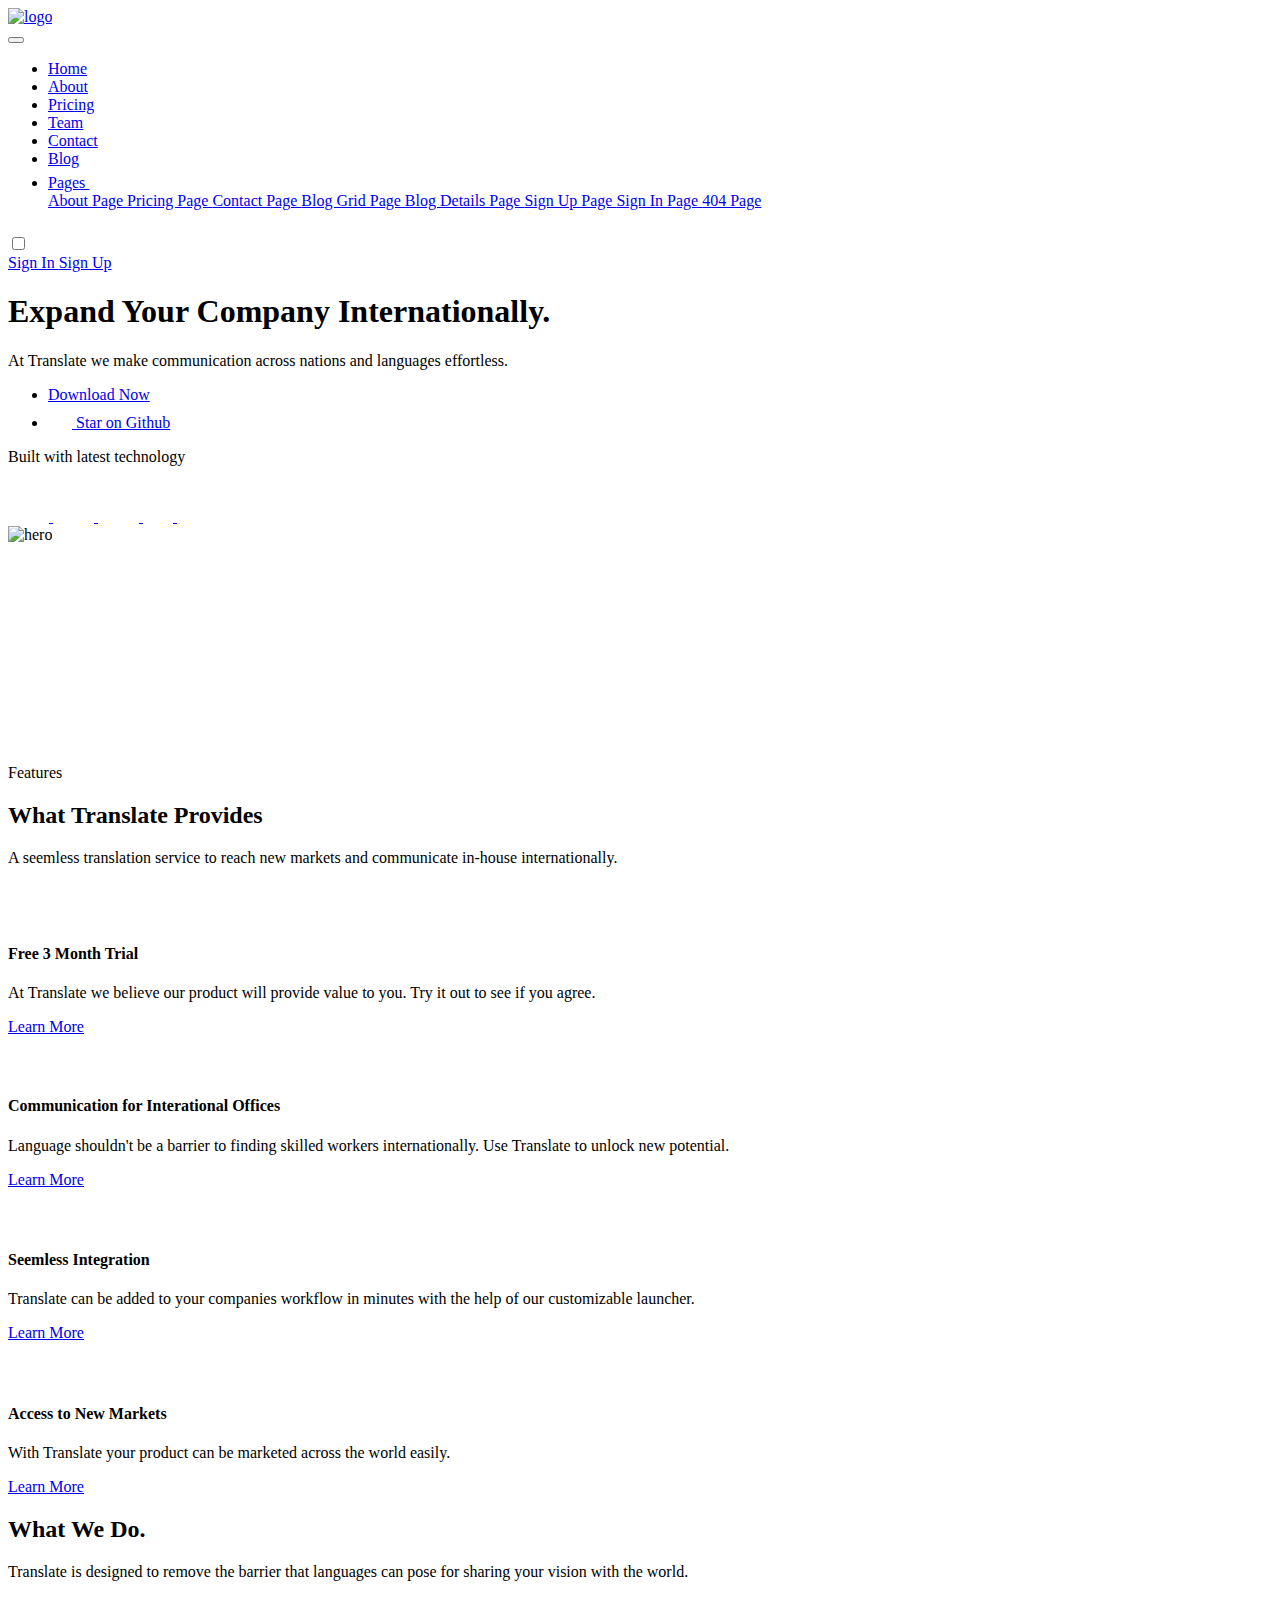
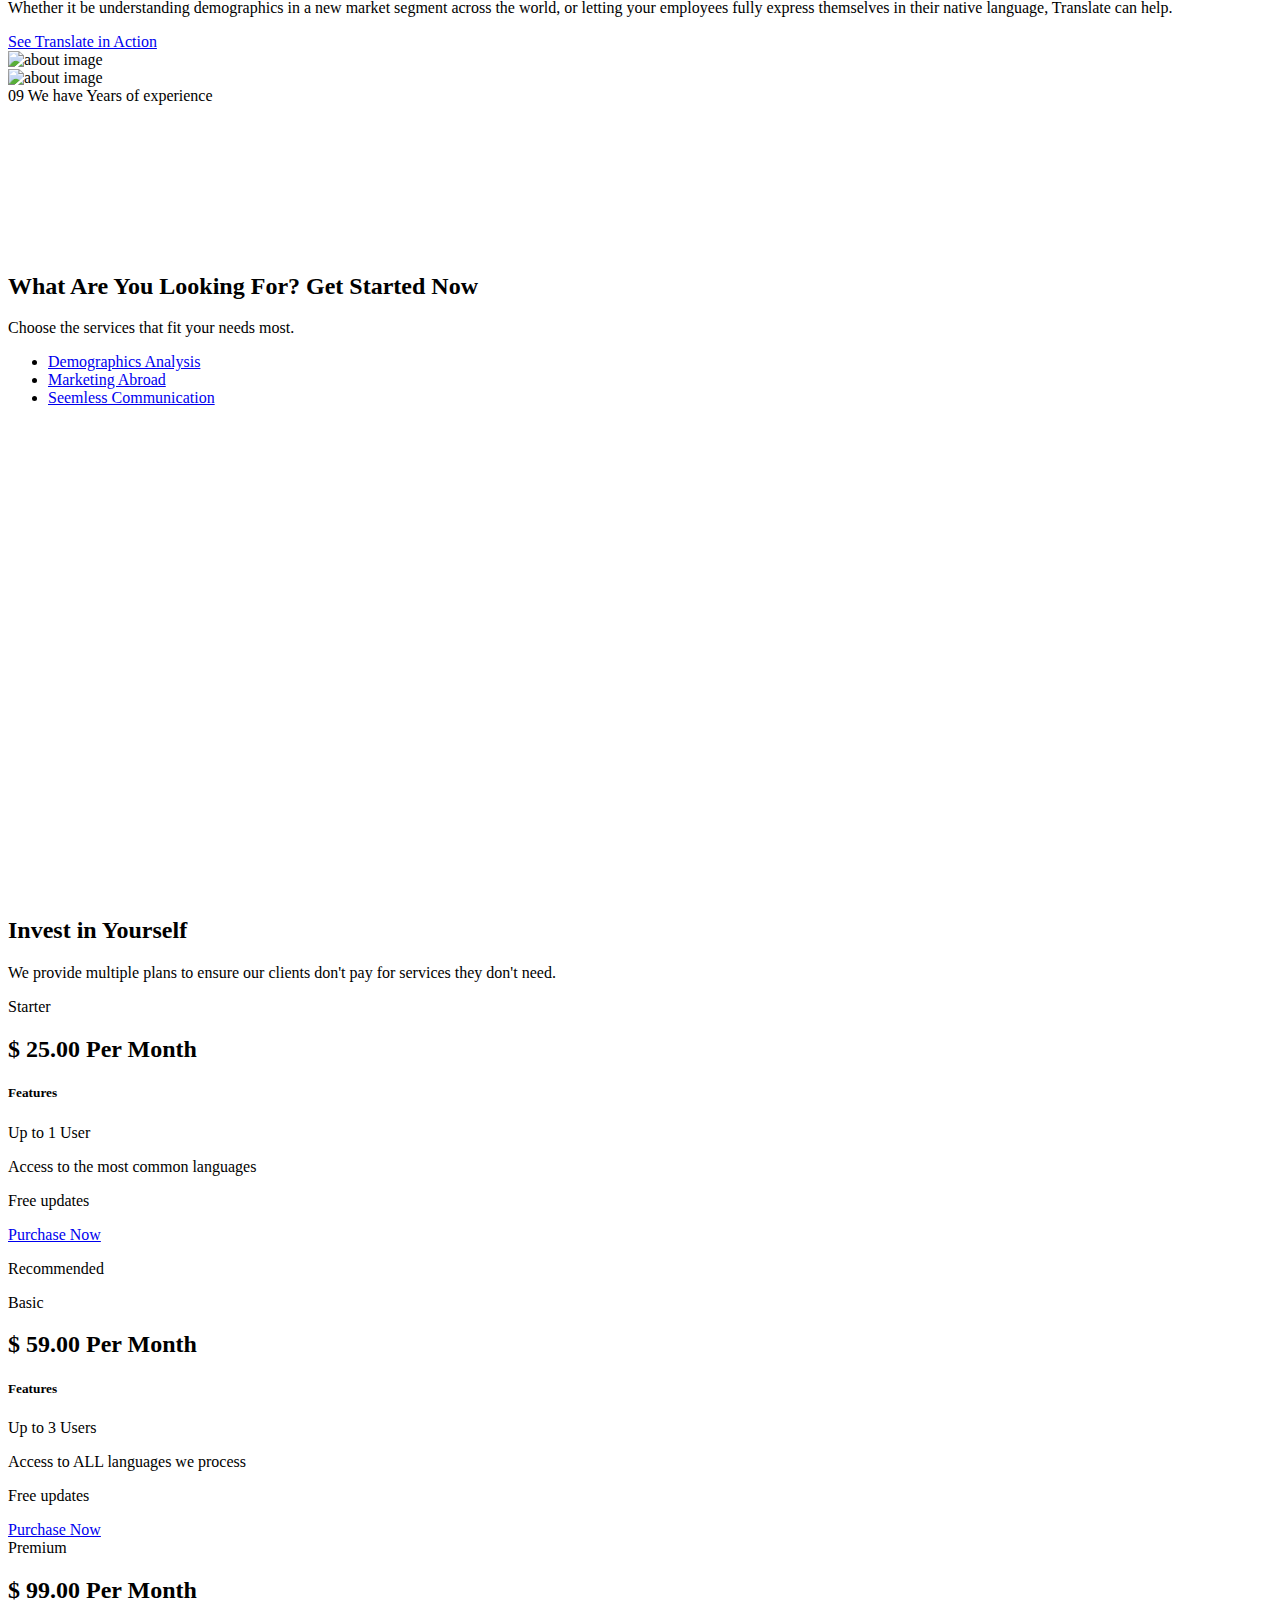
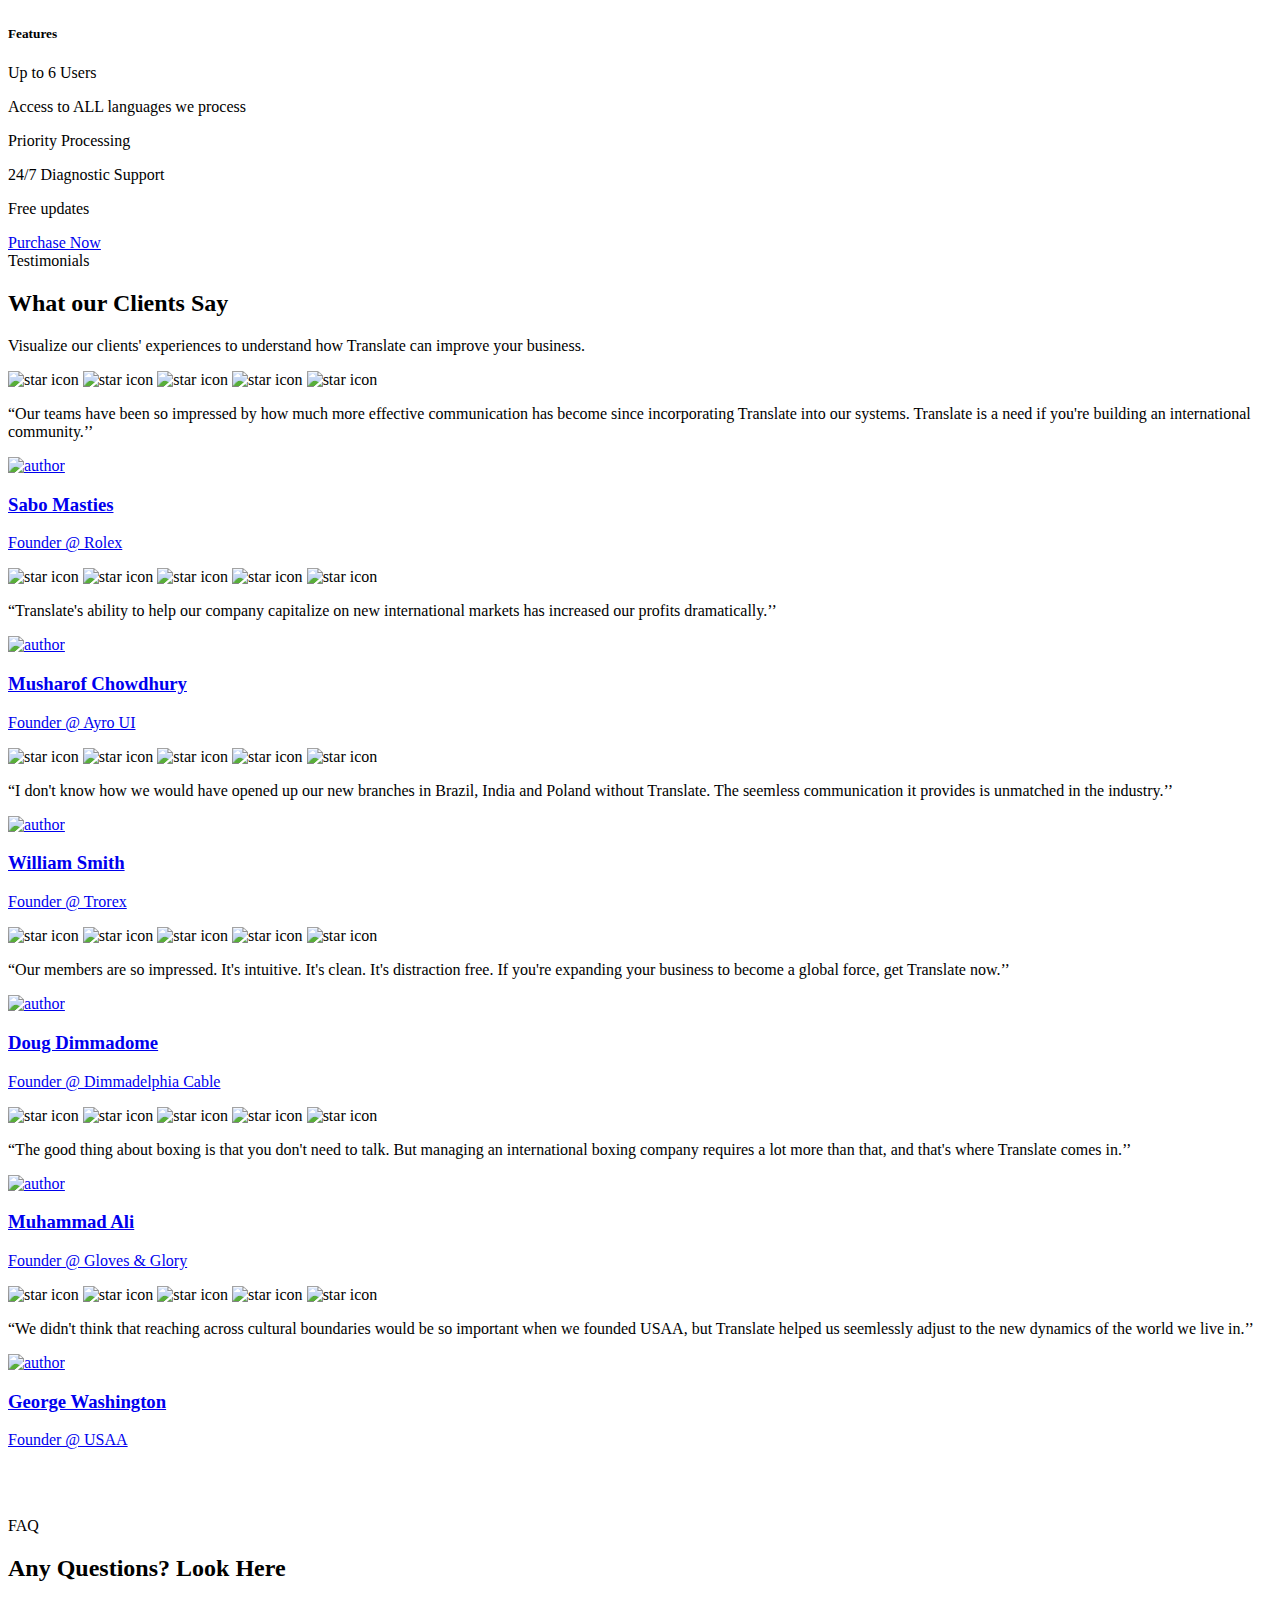
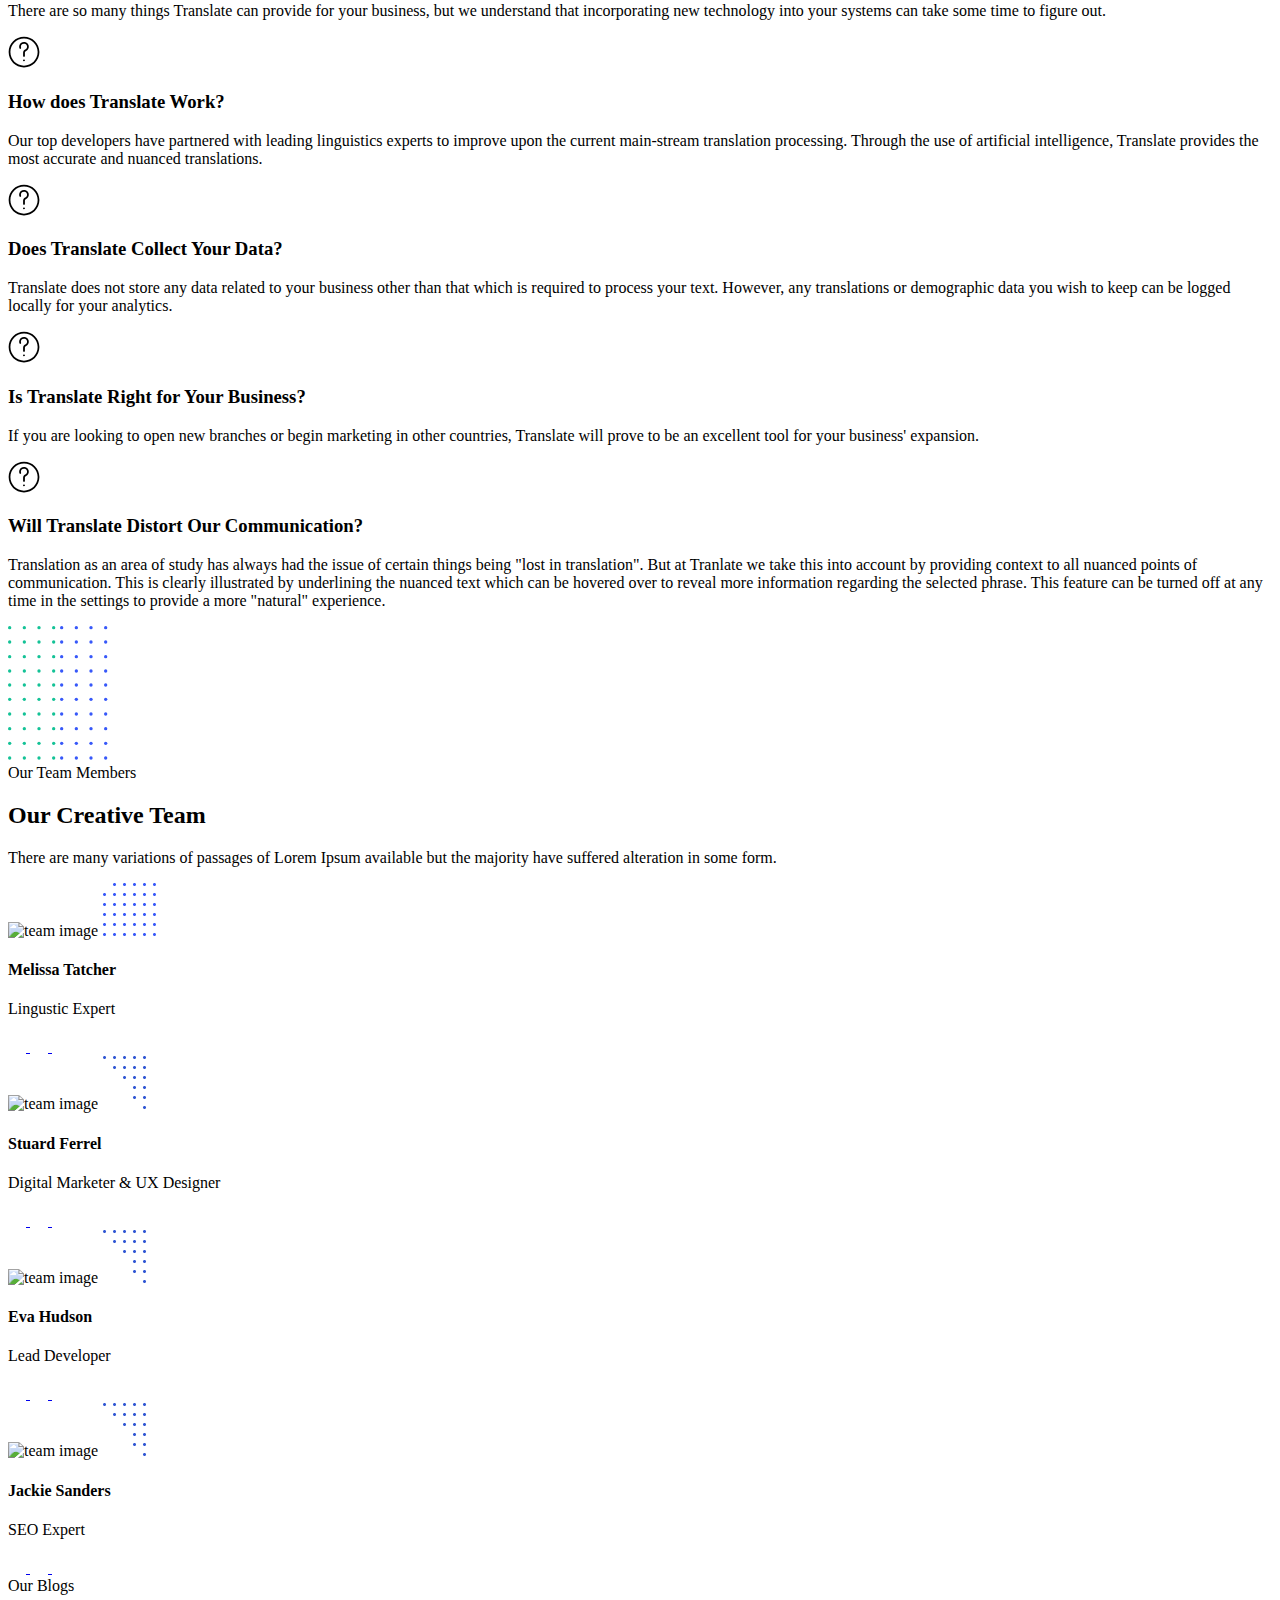
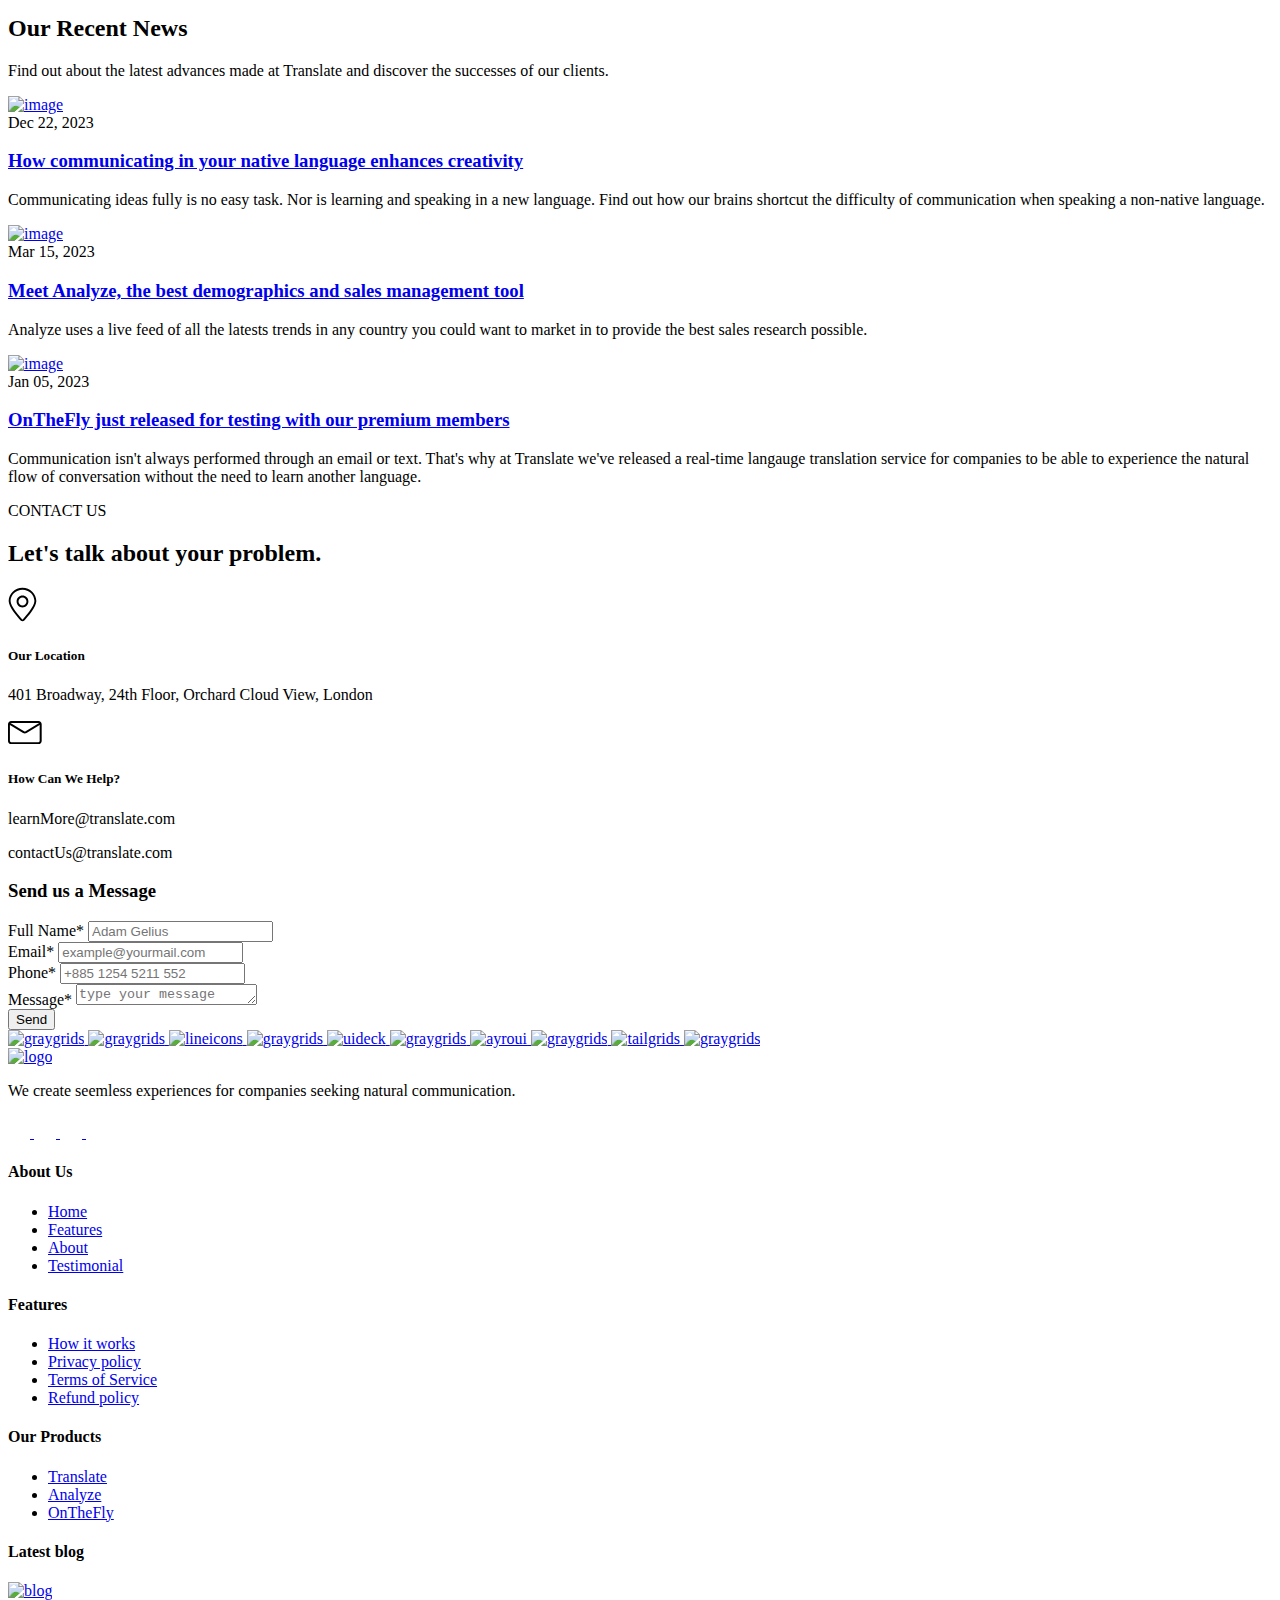
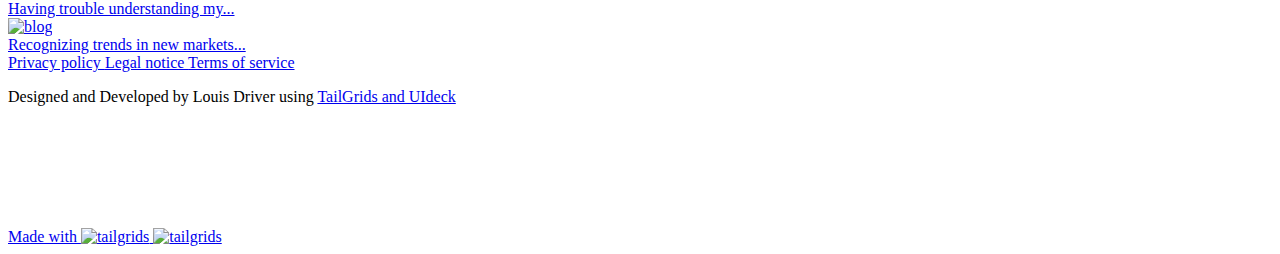
==== index.html @ 44bfb4c2 "Content modified to suit "Translate"" ====
<!DOCTYPE html>
<html lang="en" class="scroll-smooth">
  <head>
    <meta charset="UTF-8" />
    <meta http-equiv="X-UA-Compatible" content="IE=edge" />
    <meta name="viewport" content="width=device-width, initial-scale=1.0" />
    <title>
      Play | Free Tailwind CSS Template for Startup and SaaS By TailGrids
    </title>
    <link
      rel="shortcut icon"
      href="assets/images/favicon.png"
      type="image/x-icon"
    />
    <link rel="stylesheet" href="assets/css/swiper-bundle.min.css" />
    <link rel="stylesheet" href="assets/css/animate.css" />
    <link rel="stylesheet" href="assets/css/tailwind.css" />

    <!-- ==== WOW JS ==== -->
    <script src="assets/js/wow.min.js"></script>
    <script>
      new WOW().init();
    </script>
  </head>

  <body>
    <!-- ====== Navbar Section Start -->
    <div
      class="ud-header absolute left-0 top-0 z-40 flex w-full items-center bg-transparent"
    >
      <div class="container">
        <div class="relative -mx-4 flex items-center justify-between">
          <div class="w-60 max-w-full px-4">
            <a href="index.html" class="navbar-logo block w-full py-5">
              <img
                src="assets/images/logo/logo-white.svg"
                alt="logo"
                class="header-logo w-full"
              />
            </a>
          </div>
          <div class="flex w-full items-center justify-between px-4">
            <div>
              <button
                id="navbarToggler"
                class="absolute right-4 top-1/2 block -translate-y-1/2 rounded-lg px-3 py-[6px] ring-primary focus:ring-2 lg:hidden"
              >
                <span
                  class="relative my-[6px] block h-[2px] w-[30px] bg-white"
                ></span>
                <span
                  class="relative my-[6px] block h-[2px] w-[30px] bg-white"
                ></span>
                <span
                  class="relative my-[6px] block h-[2px] w-[30px] bg-white"
                ></span>
              </button>
              <nav
                id="navbarCollapse"
                class="absolute right-4 top-full hidden w-full max-w-[250px] rounded-lg bg-white py-5 shadow-lg dark:bg-dark-2 lg:static lg:block lg:w-full lg:max-w-full lg:bg-transparent lg:px-4 lg:py-0 lg:shadow-none dark:lg:bg-transparent xl:px-6"
              >
                <ul class="blcok lg:flex 2xl:ml-20">
                  <li class="group relative">
                    <a
                      href="#home"
                      class="ud-menu-scroll mx-8 flex py-2 text-base font-medium text-dark group-hover:text-primary dark:text-white lg:mr-0 lg:inline-flex lg:px-0 lg:py-6 lg:text-white lg:group-hover:text-white lg:group-hover:opacity-70"
                    >
                      Home
                    </a>
                  </li>
                  <li class="group relative">
                    <a
                      href="#about"
                      class="ud-menu-scroll mx-8 flex py-2 text-base font-medium text-dark group-hover:text-primary dark:text-white lg:ml-7 lg:mr-0 lg:inline-flex lg:px-0 lg:py-6 lg:text-white lg:group-hover:text-white lg:group-hover:opacity-70 xl:ml-10"
                    >
                      About
                    </a>
                  </li>
                  <li class="group relative">
                    <a
                      href="#pricing"
                      class="ud-menu-scroll mx-8 flex py-2 text-base font-medium text-dark group-hover:text-primary dark:text-white lg:ml-7 lg:mr-0 lg:inline-flex lg:px-0 lg:py-6 lg:text-white lg:group-hover:text-white lg:group-hover:opacity-70 xl:ml-10"
                    >
                      Pricing
                    </a>
                  </li>
                  <li class="group relative">
                    <a
                      href="#team"
                      class="ud-menu-scroll mx-8 flex py-2 text-base font-medium text-dark group-hover:text-primary dark:text-white lg:ml-7 lg:mr-0 lg:inline-flex lg:px-0 lg:py-6 lg:text-white lg:group-hover:text-white lg:group-hover:opacity-70 xl:ml-10"
                    >
                      Team
                    </a>
                  </li>
                  <li class="group relative">
                    <a
                      href="#contact"
                      class="ud-menu-scroll mx-8 flex py-2 text-base font-medium text-dark group-hover:text-primary dark:text-white lg:ml-7 lg:mr-0 lg:inline-flex lg:px-0 lg:py-6 lg:text-white lg:group-hover:text-white lg:group-hover:opacity-70 xl:ml-10"
                    >
                      Contact
                    </a>
                  </li>
                  <li class="group relative">
                    <a
                      href="blog-grids.html"
                      class="ud-menu-scroll mx-8 flex py-2 text-base font-medium text-dark group-hover:text-primary dark:text-white lg:ml-7 lg:mr-0 lg:inline-flex lg:px-0 lg:py-6 lg:text-white lg:group-hover:text-white lg:group-hover:opacity-70 xl:ml-10"
                    >
                      Blog
                    </a>
                  </li>
                  <li class="submenu-item group relative">
                    <a
                      href="javascript:void(0)"
                      class="relative mx-8 flex items-center justify-between py-2 text-base font-medium text-dark group-hover:text-primary dark:text-white lg:ml-8 lg:mr-0 lg:inline-flex lg:py-6 lg:pl-0 lg:pr-4 lg:text-white lg:group-hover:text-white lg:group-hover:opacity-70 xl:ml-10"
                    >
                      Pages

                      <svg
                        class="ml-2 fill-current"
                        width="16"
                        height="20"
                        viewBox="0 0 16 20"
                        fill="none"
                        xmlns="http://www.w3.org/2000/svg"
                      >
                        <path
                          d="M7.99999 14.9C7.84999 14.9 7.72499 14.85 7.59999 14.75L1.84999 9.10005C1.62499 8.87505 1.62499 8.52505 1.84999 8.30005C2.07499 8.07505 2.42499 8.07505 2.64999 8.30005L7.99999 13.525L13.35 8.25005C13.575 8.02505 13.925 8.02505 14.15 8.25005C14.375 8.47505 14.375 8.82505 14.15 9.05005L8.39999 14.7C8.27499 14.825 8.14999 14.9 7.99999 14.9Z"
                        />
                      </svg>
                    </a>
                    <div
                      class="submenu relative left-0 top-full hidden w-[250px] rounded-sm bg-white p-4 transition-[top] duration-300 group-hover:opacity-100 dark:bg-dark-2 lg:invisible lg:absolute lg:top-[110%] lg:block lg:opacity-0 lg:shadow-lg lg:group-hover:visible lg:group-hover:top-full"
                    >
                      <a
                        href="about.html"
                        class="block rounded px-4 py-[10px] text-sm text-body-color hover:text-primary dark:text-dark-6 dark:hover:text-primary"
                      >
                        About Page
                      </a>
                      <a
                        href="pricing.html"
                        class="block rounded px-4 py-[10px] text-sm text-body-color hover:text-primary dark:text-dark-6 dark:hover:text-primary"
                      >
                        Pricing Page
                      </a>
                      <a
                        href="contact.html"
                        class="block rounded px-4 py-[10px] text-sm text-body-color hover:text-primary dark:text-dark-6 dark:hover:text-primary"
                      >
                        Contact Page
                      </a>
                      <a
                        href="blog-grids.html"
                        class="block rounded px-4 py-[10px] text-sm text-body-color hover:text-primary dark:text-dark-6 dark:hover:text-primary"
                      >
                        Blog Grid Page
                      </a>
                      <a
                        href="blog-details.html"
                        class="block rounded px-4 py-[10px] text-sm text-body-color hover:text-primary dark:text-dark-6 dark:hover:text-primary"
                      >
                        Blog Details Page
                      </a>
                      <a
                        href="signup.html"
                        class="block rounded px-4 py-[10px] text-sm text-body-color hover:text-primary dark:text-dark-6 dark:hover:text-primary"
                      >
                        Sign Up Page
                      </a>
                      <a
                        href="signin.html"
                        class="block rounded px-4 py-[10px] text-sm text-body-color hover:text-primary dark:text-dark-6 dark:hover:text-primary"
                      >
                        Sign In Page
                      </a>
                      <a
                        href="404.html"
                        class="block rounded px-4 py-[10px] text-sm text-body-color hover:text-primary dark:text-dark-6 dark:hover:text-primary"
                      >
                        404 Page
                      </a>
                    </div>
                  </li>
                </ul>
              </nav>
            </div>
            <div class="flex items-center justify-end pr-16 lg:pr-0">
              <label
                for="themeSwitcher"
                class="inline-flex cursor-pointer items-center"
                aria-label="themeSwitcher"
                name="themeSwitcher"
              >
                <input
                  type="checkbox"
                  name="themeSwitcher"
                  id="themeSwitcher"
                  class="sr-only"
                />
                <span class="block text-white dark:hidden">
                  <svg
                    class="fill-current"
                    width="24"
                    height="24"
                    viewBox="0 0 24 24"
                    fill="none"
                    xmlns="http://www.w3.org/2000/svg"
                  >
                    <path
                      d="M13.3125 1.50001C12.675 1.31251 12.0375 1.16251 11.3625 1.05001C10.875 0.975006 10.35 1.23751 10.1625 1.68751C9.93751 2.13751 10.05 2.70001 10.425 3.00001C13.0875 5.47501 14.0625 9.11251 12.975 12.525C11.775 16.3125 8.25001 18.975 4.16251 19.0875C3.63751 19.0875 3.22501 19.425 3.07501 19.9125C2.92501 20.4 3.15001 20.925 3.56251 21.1875C4.50001 21.75 5.43751 22.2 6.37501 22.5C7.46251 22.8375 8.58751 22.9875 9.71251 22.9875C11.625 22.9875 13.5 22.5 15.1875 21.5625C17.85 20.1 19.725 17.7375 20.55 14.8875C22.1625 9.26251 18.975 3.37501 13.3125 1.50001ZM18.9375 14.4C18.2625 16.8375 16.6125 18.825 14.4 20.0625C12.075 21.3375 9.41251 21.6 6.90001 20.85C6.63751 20.775 6.33751 20.6625 6.07501 20.55C10.05 19.7625 13.35 16.9125 14.5875 13.0125C15.675 9.56251 15 5.92501 12.7875 3.07501C17.5875 4.68751 20.2875 9.67501 18.9375 14.4Z"
                    />
                  </svg>
                </span>
                <span class="hidden text-white dark:block">
                  <svg
                    class="fill-current"
                    width="24"
                    height="24"
                    viewBox="0 0 24 24"
                    fill="none"
                    xmlns="http://www.w3.org/2000/svg"
                  >
                    <g clip-path="url(#clip0_2172_3070)">
                      <path
                        d="M12 6.89999C9.18752 6.89999 6.90002 9.18749 6.90002 12C6.90002 14.8125 9.18752 17.1 12 17.1C14.8125 17.1 17.1 14.8125 17.1 12C17.1 9.18749 14.8125 6.89999 12 6.89999ZM12 15.4125C10.125 15.4125 8.58752 13.875 8.58752 12C8.58752 10.125 10.125 8.58749 12 8.58749C13.875 8.58749 15.4125 10.125 15.4125 12C15.4125 13.875 13.875 15.4125 12 15.4125Z"
                      />
                      <path
                        d="M12 4.2375C12.45 4.2375 12.8625 3.8625 12.8625 3.375V1.5C12.8625 1.05 12.4875 0.637497 12 0.637497C11.55 0.637497 11.1375 1.0125 11.1375 1.5V3.4125C11.175 3.8625 11.55 4.2375 12 4.2375Z"
                      />
                      <path
                        d="M12 19.7625C11.55 19.7625 11.1375 20.1375 11.1375 20.625V22.5C11.1375 22.95 11.5125 23.3625 12 23.3625C12.45 23.3625 12.8625 22.9875 12.8625 22.5V20.5875C12.8625 20.1375 12.45 19.7625 12 19.7625Z"
                      />
                      <path
                        d="M18.1125 6.74999C18.3375 6.74999 18.5625 6.67499 18.7125 6.48749L19.9125 5.28749C20.25 4.94999 20.25 4.42499 19.9125 4.08749C19.575 3.74999 19.05 3.74999 18.7125 4.08749L17.5125 5.28749C17.175 5.62499 17.175 6.14999 17.5125 6.48749C17.6625 6.67499 17.8875 6.74999 18.1125 6.74999Z"
                      />
                      <path
                        d="M5.32501 17.5125L4.12501 18.675C3.78751 19.0125 3.78751 19.5375 4.12501 19.875C4.27501 20.025 4.50001 20.1375 4.72501 20.1375C4.95001 20.1375 5.17501 20.0625 5.32501 19.875L6.52501 18.675C6.86251 18.3375 6.86251 17.8125 6.52501 17.475C6.18751 17.175 5.62501 17.175 5.32501 17.5125Z"
                      />
                      <path
                        d="M22.5 11.175H20.5875C20.1375 11.175 19.725 11.55 19.725 12.0375C19.725 12.4875 20.1 12.9 20.5875 12.9H22.5C22.95 12.9 23.3625 12.525 23.3625 12.0375C23.3625 11.55 22.95 11.175 22.5 11.175Z"
                      />
                      <path
                        d="M4.23751 12C4.23751 11.55 3.86251 11.1375 3.37501 11.1375H1.50001C1.05001 11.1375 0.637512 11.5125 0.637512 12C0.637512 12.45 1.01251 12.8625 1.50001 12.8625H3.41251C3.86251 12.8625 4.23751 12.45 4.23751 12Z"
                      />
                      <path
                        d="M18.675 17.5125C18.3375 17.175 17.8125 17.175 17.475 17.5125C17.1375 17.85 17.1375 18.375 17.475 18.7125L18.675 19.9125C18.825 20.0625 19.05 20.175 19.275 20.175C19.5 20.175 19.725 20.1 19.875 19.9125C20.2125 19.575 20.2125 19.05 19.875 18.7125L18.675 17.5125Z"
                      />
                      <path
                        d="M5.32501 4.125C4.98751 3.7875 4.46251 3.7875 4.12501 4.125C3.78751 4.4625 3.78751 4.9875 4.12501 5.325L5.32501 6.525C5.47501 6.675 5.70001 6.7875 5.92501 6.7875C6.15001 6.7875 6.37501 6.7125 6.52501 6.525C6.86251 6.1875 6.86251 5.6625 6.52501 5.325L5.32501 4.125Z"
                      />
                    </g>
                    <defs>
                      <clipPath id="clip0_2172_3070">
                        <rect width="24" height="24" fill="white" />
                      </clipPath>
                    </defs>
                  </svg>
                </span>
              </label>
              <div class="hidden sm:flex">
                <a
                  href="signin.html"
                  class="loginBtn px-[22px] py-2 text-base font-medium text-white hover:opacity-70"
                >
                  Sign In
                </a>
                <a
                  href="signup.html"
                  class="signUpBtn rounded-md bg-white bg-opacity-20 px-6 py-2 text-base font-medium text-white duration-300 ease-in-out hover:bg-opacity-100 hover:text-dark"
                >
                  Sign Up
                </a>
              </div>
            </div>
          </div>
        </div>
      </div>
    </div>
    <!-- ====== Navbar Section End -->

    <!-- ====== Hero Section Start -->
    <div
      id="home"
      class="relative overflow-hidden bg-primary pt-[120px] md:pt-[130px] lg:pt-[160px]"
    >
      <div class="container">
        <div class="-mx-4 flex flex-wrap items-center">
          <div class="w-full px-4">
            <div
              class="hero-content wow fadeInUp mx-auto max-w-[780px] text-center"
              data-wow-delay=".2s"
            >
              <h1
                class="mb-6 text-3xl font-bold leading-snug text-white sm:text-4xl sm:leading-snug lg:text-5xl lg:leading-[1.2]"
              >
                Expand Your Company Internationally.
              </h1>
              <p
                class="mx-auto mb-9 max-w-[600px] text-base font-medium text-white sm:text-lg sm:leading-[1.44]"
              >
                At Translate we make communication across nations and languages effortless.
              </p>
              <ul
                class="mb-10 flex flex-wrap items-center justify-center gap-5"
              >
                <li>
                  <a
                    href="https://links.tailgrids.com/play-download"
                    class="inline-flex items-center justify-center rounded-md bg-white px-7 py-[14px] text-center text-base font-medium text-dark shadow-1 transition duration-300 ease-in-out hover:bg-gray-2 hover:text-body-color"
                  >
                    Download Now
                  </a>
                </li>
                <li>
                  <a
                    href="https://github.com/tailgrids/play-tailwind"
                    target="_blank"
                    class="flex items-center gap-4 rounded-md bg-white/[0.12] px-6 py-[14px] text-base font-medium text-white transition duration-300 ease-in-out hover:bg-white hover:text-dark"
                  >
                    <svg
                      class="fill-current"
                      width="24"
                      height="24"
                      viewBox="0 0 24 24"
                      fill="none"
                      xmlns="http://www.w3.org/2000/svg"
                    >
                      <g clip-path="url(#clip0_2005_10818)">
                        <path
                          d="M12 0.674805C5.625 0.674805 0.375 5.8498 0.375 12.2998C0.375 17.3998 3.7125 21.7498 8.3625 23.3248C8.9625 23.4373 9.15 23.0623 9.15 22.7998C9.15 22.5373 9.15 21.7873 9.1125 20.7748C5.8875 21.5248 5.2125 19.1998 5.2125 19.1998C4.6875 17.8873 3.9 17.5123 3.9 17.5123C2.85 16.7623 3.9375 16.7623 3.9375 16.7623C5.1 16.7998 5.7375 17.9623 5.7375 17.9623C6.75 19.7623 8.475 19.2373 9.1125 18.8998C9.225 18.1498 9.525 17.6248 9.8625 17.3248C7.3125 17.0623 4.575 16.0498 4.575 11.6248C4.575 10.3498 5.0625 9.3373 5.775 8.5498C5.6625 8.2873 5.25 7.0873 5.8875 5.4748C5.8875 5.4748 6.9 5.1748 9.1125 6.6748C10.05 6.4123 11.025 6.2623 12.0375 6.2623C13.05 6.2623 14.0625 6.3748 14.9625 6.6748C17.175 5.2123 18.15 5.4748 18.15 5.4748C18.7875 7.0498 18.4125 8.2873 18.2625 8.5498C19.0125 9.3373 19.4625 10.3873 19.4625 11.6248C19.4625 16.0498 16.725 17.0623 14.175 17.3248C14.5875 17.6998 14.9625 18.4498 14.9625 19.4998C14.9625 21.0748 14.925 22.3123 14.925 22.6873C14.925 22.9873 15.15 23.3248 15.7125 23.2123C20.2875 21.6748 23.625 17.3623 23.625 12.2248C23.5875 5.8498 18.375 0.674805 12 0.674805Z"
                        />
                      </g>
                      <defs>
                        <clipPath id="clip0_2005_10818">
                          <rect width="24" height="24" fill="white" />
                        </clipPath>
                      </defs>
                    </svg>
                    Star on Github
                  </a>
                </li>
              </ul>
              <div>
                <p class="mb-4 text-center text-base font-medium text-white">
                  Built with latest technology
                </p>
                <div
                  class="wow fadeInUp flex items-center justify-center gap-4 text-center"
                  data-wow-delay=".3s"
                >
                  <a
                    href="https://github.com/uideck/play-bootstrap/"
                    class="text-white/60 duration-300 ease-in-out hover:text-white"
                    target="_blank"
                  >
                    <svg
                      class="fill-current"
                      width="41"
                      height="32"
                      viewBox="0 0 41 32"
                      fill="none"
                      xmlns="http://www.w3.org/2000/svg"
                    >
                      <mask
                        id="mask0_2005_10788"
                        style="mask-type: luminance"
                        maskUnits="userSpaceOnUse"
                        x="0"
                        y="0"
                        width="41"
                        height="32"
                      >
                        <path
                          d="M0.521393 0.0454102H40.5214V31.9174H0.521393V0.0454102Z"
                        />
                      </mask>
                      <g mask="url(#mask0_2005_10788)">
                        <path
                          fill-rule="evenodd"
                          clip-rule="evenodd"
                          d="M8.82951 0.048584C6.54719 0.048584 4.85835 2.04626 4.93395 4.21266C5.00655 6.29398 4.91223 8.98962 4.23366 11.1879C3.55264 13.3923 2.4017 14.7893 0.521393 14.9686V16.993C2.4017 17.1727 3.55264 18.5689 4.23358 20.7737C4.91223 22.9719 5.00647 25.6676 4.93387 27.7489C4.85827 29.915 6.54711 31.913 8.82983 31.913H32.2163C34.4987 31.913 36.1872 29.9153 36.1116 27.7489C36.039 25.6676 36.1333 22.9719 36.8119 20.7737C37.4929 18.5689 38.641 17.1721 40.5214 16.993V14.9686C38.6411 14.7889 37.493 13.3927 36.8119 11.1879C36.1332 8.9899 36.039 6.29398 36.1116 4.21266C36.1872 2.04654 34.4987 0.048584 32.2163 0.048584H8.82951ZM27.6401 19.6632C27.6401 22.6463 25.415 24.4554 21.7224 24.4554H15.4366C15.2568 24.4554 15.0844 24.3839 14.9572 24.2568C14.8301 24.1297 14.7587 23.9572 14.7587 23.7774V8.18422C14.7587 8.00442 14.8301 7.83194 14.9572 7.70482C15.0844 7.57766 15.2568 7.50626 15.4366 7.50626H21.6866C24.7656 7.50626 26.7863 9.17406 26.7863 11.7347C26.7863 13.5319 25.427 15.1409 23.6952 15.4228V15.5165C26.0526 15.7751 27.6401 17.408 27.6401 19.6632ZM21.037 9.65538H17.453V14.7179H20.4716C22.8052 14.7179 24.092 13.7782 24.092 12.0986C24.0917 10.5245 22.9855 9.65538 21.037 9.65538ZM17.453 16.7265V22.3055H21.1689C23.5986 22.3055 24.8856 21.3306 24.8856 19.4984C24.8856 17.6663 23.5625 16.7263 21.0126 16.7263L17.453 16.7265Z"
                        />
                      </g>
                    </svg>
                  </a>

                  <a
                    href="https://github.com/TailGrids/play-tailwind/"
                    class="text-white/60 duration-300 ease-in-out hover:text-white"
                    target="_blank"
                  >
                    <svg
                      class="fill-current"
                      width="41"
                      height="26"
                      viewBox="0 0 41 26"
                      fill="none"
                      xmlns="http://www.w3.org/2000/svg"
                    >
                      <mask
                        id="mask0_2005_10783"
                        style="mask-type: luminance"
                        maskUnits="userSpaceOnUse"
                        x="0"
                        y="0"
                        width="41"
                        height="26"
                      >
                        <path
                          d="M0.521393 0.949463H40.5214V25.0135H0.521393V0.949463Z"
                        />
                      </mask>
                      <g mask="url(#mask0_2005_10783)">
                        <path
                          d="M20.5214 0.980713C15.1882 0.980713 11.8546 3.64743 10.5214 8.98071C12.5214 6.31399 14.8546 5.31399 17.5214 5.98071C19.043 6.36103 20.1302 7.46495 21.3342 8.68667C23.295 10.6771 25.5642 12.9807 30.5214 12.9807C35.8546 12.9807 39.1882 10.314 40.5214 4.98071C38.5214 7.64743 36.1882 8.64743 33.5214 7.98071C31.9998 7.60039 30.9126 6.49651 29.7086 5.27479C27.7478 3.28431 25.4786 0.980713 20.5214 0.980713ZM10.5214 12.9807C5.18819 12.9807 1.85459 15.6474 0.521393 20.9807C2.52139 18.314 4.85459 17.314 7.52139 17.9807C9.04299 18.361 10.1302 19.465 11.3342 20.6867C13.295 22.6771 15.5642 24.9807 20.5214 24.9807C25.8546 24.9807 29.1882 22.314 30.5214 16.9807C28.5214 19.6474 26.1882 20.6474 23.5214 19.9807C21.9998 19.6004 20.9126 18.4965 19.7086 17.2748C17.7478 15.2843 15.4786 12.9807 10.5214 12.9807Z"
                        />
                      </g>
                    </svg>
                  </a>

                  <a
                    href="https://github.com/NextJSTemplates/play-nextjs"
                    class="text-white/60 duration-300 ease-in-out hover:text-white"
                    target="_blank"
                  >
                    <svg
                      class="fill-current"
                      width="41"
                      height="36"
                      viewBox="0 0 41 36"
                      fill="none"
                      xmlns="http://www.w3.org/2000/svg"
                    >
                      <path
                        d="M40.5214 17.9856C40.5214 15.3358 37.203 12.8245 32.1154 11.2673C33.2894 6.08177 32.7678 1.95622 30.4686 0.63539C29.9386 0.325566 29.3186 0.178806 28.6422 0.178806V1.99699C29.017 1.99699 29.3186 2.07037 29.5714 2.20897C30.6802 2.84493 31.1614 5.26645 30.7862 8.38101C30.6966 9.14741 30.5498 9.95457 30.3706 10.7781C28.7726 10.3867 27.0278 10.0851 25.1934 9.88937C24.0926 8.38101 22.951 7.01125 21.8014 5.81273C24.4594 3.34229 26.9542 1.98883 28.6502 1.98883V0.170654C26.4082 0.170654 23.473 1.7687 20.505 4.54081C17.5374 1.78501 14.6022 0.203266 12.3598 0.203266V2.02145C14.0478 2.02145 16.5506 3.36673 19.2086 5.82089C18.0674 7.01941 16.9258 8.38101 15.8414 9.88937C13.9986 10.0851 12.2538 10.3867 10.6558 10.7862C10.4686 9.97089 10.3298 9.18001 10.2318 8.42177C9.84859 5.30721 10.3218 2.88569 11.4222 2.24157C11.667 2.09483 11.985 2.0296 12.3598 2.0296V0.211422C11.675 0.211422 11.0554 0.358178 10.5174 0.668006C8.22619 1.98883 7.71259 6.10626 8.89499 11.2754C3.82339 12.8409 0.521393 15.3439 0.521393 17.9856C0.521393 20.6354 3.8398 23.1466 8.9274 24.7039C7.7534 29.8894 8.27499 34.0149 10.5742 35.3358C11.1042 35.6456 11.7242 35.7923 12.409 35.7923C14.651 35.7923 17.5862 34.1943 20.5542 31.4222C23.5218 34.178 26.457 35.7597 28.699 35.7597C29.3842 35.7597 30.0038 35.613 30.5418 35.3031C32.833 33.9823 33.3466 29.8649 32.1642 24.6957C37.2194 23.1385 40.5214 20.6273 40.5214 17.9856ZM29.9058 12.5473C29.6042 13.5991 29.229 14.6835 28.805 15.7679C28.471 15.1156 28.1202 14.4634 27.737 13.8111C27.3622 13.1588 26.9626 12.5229 26.563 11.9032C27.7206 12.0745 28.8378 12.2864 29.9058 12.5473ZM26.1718 21.2306C25.5358 22.3313 24.8834 23.3749 24.2066 24.3451C22.9918 24.4511 21.7606 24.5082 20.5214 24.5082C19.2902 24.5082 18.059 24.4511 16.8526 24.3533C16.1758 23.3831 15.5154 22.3476 14.8794 21.2551C14.2598 20.187 13.697 19.1026 13.1834 18.01C13.689 16.9175 14.2598 15.8249 14.871 14.7569C15.507 13.6562 16.1594 12.6126 16.8362 11.6423C18.051 11.5363 19.2822 11.4793 20.5214 11.4793C21.7526 11.4793 22.9838 11.5363 24.1902 11.6342C24.867 12.6044 25.5274 13.6399 26.1634 14.7324C26.783 15.8005 27.3458 16.8849 27.8594 17.9774C27.3458 19.07 26.783 20.1625 26.1718 21.2306ZM28.805 20.1707C29.2454 21.2632 29.6206 22.3557 29.9302 23.4157C28.8622 23.6766 27.737 23.8967 26.571 24.0679C26.9706 23.4401 27.3702 22.796 27.7454 22.1356C28.1202 21.4833 28.471 20.8229 28.805 20.1707ZM20.5378 28.8702C19.7794 28.0875 19.021 27.2151 18.271 26.2611C19.005 26.2938 19.755 26.3182 20.5134 26.3182C21.2798 26.3182 22.0378 26.3019 22.7798 26.2611C22.0462 27.2151 21.2878 28.0875 20.5378 28.8702ZM14.4718 24.0679C13.3138 23.8967 12.197 23.6847 11.129 23.4238C11.4306 22.3721 11.8054 21.2877 12.2294 20.2033C12.5638 20.8555 12.9142 21.5078 13.2974 22.1601C13.6806 22.8123 14.0722 23.4483 14.4718 24.0679ZM20.497 7.10093C21.255 7.88365 22.0134 8.75605 22.7634 9.70998C22.0298 9.67737 21.2798 9.65293 20.5214 9.65293C19.755 9.65293 18.9966 9.66922 18.2546 9.70998C18.9886 8.75605 19.747 7.88365 20.497 7.10093ZM14.4634 11.9032C14.0642 12.531 13.6646 13.1751 13.2894 13.8356C12.9142 14.4878 12.5638 15.1401 12.2294 15.7923C11.7894 14.6998 11.4142 13.6073 11.1042 12.5473C12.1726 12.2946 13.2974 12.0745 14.4634 11.9032ZM7.08459 22.1111C4.19859 20.88 2.33139 19.2657 2.33139 17.9856C2.33139 16.7055 4.19859 15.083 7.08459 13.86C7.78579 13.5583 8.55219 13.2893 9.34339 13.0365C9.80779 14.6346 10.4194 16.2979 11.1778 18.0019C10.4278 19.6978 9.82419 21.3529 9.36779 22.9428C8.56059 22.69 7.79419 22.4128 7.08459 22.1111ZM11.4714 33.7622C10.3626 33.1262 9.8814 30.7047 10.2566 27.5901C10.3462 26.8237 10.493 26.0166 10.6722 25.1931C12.2702 25.5844 14.015 25.8861 15.8494 26.0818C16.9502 27.5901 18.0918 28.9599 19.2414 30.1584C16.5834 32.6289 14.0886 33.9823 12.3926 33.9823C12.0258 33.9742 11.7158 33.9008 11.4714 33.7622ZM30.811 27.5494C31.1942 30.6639 30.721 33.0855 29.6206 33.7296C29.3758 33.8763 29.0578 33.9415 28.683 33.9415C26.995 33.9415 24.4922 32.5963 21.8342 30.1421C22.9754 28.9436 24.117 27.582 25.2014 26.0736C27.0442 25.8779 28.789 25.5763 30.387 25.1768C30.5742 26.0003 30.721 26.7911 30.811 27.5494ZM33.9498 22.1111C33.2486 22.4128 32.4822 22.6819 31.6914 22.9346C31.2266 21.3366 30.615 19.6733 29.857 17.9693C30.607 16.2734 31.2102 14.6183 31.667 13.0284C32.4742 13.2811 33.2406 13.5583 33.9582 13.86C36.8442 15.0912 38.7114 16.7055 38.7114 17.9856C38.7034 19.2657 36.8362 20.8881 33.9498 22.1111Z"
                      />
                      <path
                        d="M20.5134 21.7133C22.5714 21.7133 24.2394 20.0451 24.2394 17.9873C24.2394 15.9294 22.5714 14.2612 20.5134 14.2612C18.4558 14.2612 16.7874 15.9294 16.7874 17.9873C16.7874 20.0451 18.4558 21.7133 20.5134 21.7133Z"
                      />
                    </svg>
                  </a>

                  <a
                    href="https://github.com/TailGrids/play-astro/"
                    class="text-white/60 duration-300 ease-in-out hover:text-white"
                    target="_blank"
                  >
                    <svg
                      class="mt-0.5 fill-current"
                      width="30"
                      height="38"
                      viewBox="0 0 30 38"
                      fill="none"
                      xmlns="http://www.w3.org/2000/svg"
                    >
                      <g clip-path="url(#clip0_2412_2096)">
                        <path
                          d="M9.54022 32.0145C7.86872 30.4866 7.38074 27.2761 8.07717 24.9502C9.28468 26.4166 10.9578 26.8812 12.6908 27.1434C15.3662 27.548 17.9937 27.3967 20.479 26.1739C20.7633 26.0338 21.0261 25.8477 21.3368 25.6591C21.57 26.3357 21.6306 27.0187 21.5492 27.7139C21.3511 29.407 20.5086 30.7148 19.1685 31.7062C18.6326 32.1027 18.0656 32.4572 17.5121 32.8311C15.8119 33.9803 15.3519 35.3278 15.9907 37.2877C16.0059 37.3358 16.0195 37.3835 16.0538 37.5C15.1857 37.1114 14.5516 36.5456 14.0684 35.8018C13.5581 35.017 13.3153 34.1486 13.3026 33.209C13.2962 32.7518 13.2962 32.2905 13.2347 31.8397C13.0845 30.7407 12.5686 30.2486 11.5967 30.2203C10.5992 30.1912 9.81018 30.8078 9.60094 31.779C9.58497 31.8535 9.5618 31.9271 9.53863 32.0137L9.54022 32.0145Z"
                        />
                        <path
                          d="M0 24.5627C0 24.5627 4.94967 22.1515 9.91317 22.1515L13.6555 10.5697C13.7956 10.0096 14.2046 9.62894 14.6665 9.62894C15.1283 9.62894 15.5374 10.0096 15.6775 10.5697L19.4198 22.1515C25.2984 22.1515 29.333 24.5627 29.333 24.5627C29.333 24.5627 20.9256 1.65922 20.9092 1.61326C20.6679 0.936116 20.2605 0.5 19.7113 0.5H9.62256C9.07337 0.5 8.68245 0.936116 8.42473 1.61326C8.40654 1.65835 0 24.5627 0 24.5627Z"
                        />
                      </g>
                      <defs>
                        <clipPath id="clip0_2412_2096">
                          <rect
                            width="29.3925"
                            height="37"
                            transform="translate(0 0.5)"
                          />
                        </clipPath>
                      </defs>
                    </svg>
                  </a>

                  <a
                    href="https://github.com/NextJSTemplates/play-nextjs"
                    class="text-white/60 duration-300 ease-in-out hover:text-white"
                    target="_blank"
                  >
                    <svg
                      class="fill-current"
                      width="41"
                      height="40"
                      viewBox="0 0 41 40"
                      fill="none"
                      xmlns="http://www.w3.org/2000/svg"
                    >
                      <path
                        d="M19.1914 0.0107542C19.1054 0.0185659 18.8322 0.0459068 18.5862 0.0654364C12.911 0.577104 7.59499 3.63931 4.22819 8.34588C2.35339 10.9628 1.15419 13.9313 0.700995 17.0755C0.540995 18.173 0.521393 18.4972 0.521393 19.9854C0.521393 21.4735 0.540995 21.7977 0.700995 22.8952C1.78699 30.3984 7.12619 36.7025 14.3678 39.0382C15.6646 39.4561 17.0314 39.7412 18.5862 39.9131C19.1914 39.9795 21.8082 39.9795 22.4138 39.9131C25.097 39.6163 27.3702 38.9523 29.6122 37.8078C29.9562 37.6321 30.0226 37.5852 29.9754 37.5462C29.9442 37.5227 28.4798 35.5581 26.7218 33.1833L23.527 28.8673L19.5234 22.9421C17.3206 19.6846 15.5082 17.0208 15.4926 17.0208C15.477 17.0169 15.4614 19.6495 15.4534 22.864C15.4418 28.4924 15.4378 28.7189 15.3678 28.8517C15.2662 29.0431 15.1878 29.1212 15.0238 29.2071C14.899 29.2696 14.7894 29.2813 14.1998 29.2813H13.5242L13.3442 29.1681C13.227 29.0938 13.1414 28.9962 13.0826 28.8829L13.0006 28.7072L13.0086 20.8759L13.0202 13.0407L13.1414 12.8884C13.2038 12.8064 13.3366 12.7009 13.4302 12.6502C13.5906 12.572 13.653 12.5642 14.3286 12.5642C15.1254 12.5642 15.2582 12.5955 15.4654 12.822C15.5238 12.8845 17.6914 16.1498 20.285 20.083C22.8786 24.0162 26.425 29.3868 28.167 32.0232L31.331 36.8158L31.491 36.7103C32.909 35.7885 34.4086 34.4761 35.5962 33.1091C38.123 30.207 39.7518 26.6683 40.2986 22.8952C40.459 21.7977 40.4786 21.4735 40.4786 19.9854C40.4786 18.4972 40.459 18.173 40.2986 17.0755C39.213 9.57232 33.8738 3.26825 26.6322 0.93254C25.355 0.518516 23.9958 0.233389 22.4722 0.0615304C22.0974 0.0224718 19.5158 -0.0204928 19.1914 0.0107542ZM27.3702 12.0955C27.5578 12.1892 27.7102 12.3689 27.765 12.5564C27.7962 12.658 27.8038 14.8296 27.7962 19.7237L27.7842 26.7464L26.5462 24.8482L25.3042 22.9499V17.845C25.3042 14.5445 25.3198 12.6892 25.343 12.5994C25.4058 12.3806 25.5422 12.2088 25.7298 12.1072C25.8902 12.0252 25.9486 12.0174 26.5618 12.0174C27.1398 12.0174 27.2414 12.0252 27.3702 12.0955Z"
                      />
                    </svg>
                  </a>
                </div>
              </div>
            </div>
          </div>

          <div class="w-full px-4">
            <div
              class="wow fadeInUp relative z-10 mx-auto max-w-[845px]"
              data-wow-delay=".25s"
            >
              <div class="mt-16">
                <img
                  src="assets/images/hero/hero-image.jpg"
                  alt="hero"
                  class="mx-auto max-w-full rounded-t-xl rounded-tr-xl"
                />
              </div>
              <div class="absolute -left-9 bottom-0 z-[-1]">
                <svg
                  width="134"
                  height="106"
                  viewBox="0 0 134 106"
                  fill="none"
                  xmlns="http://www.w3.org/2000/svg"
                >
                  <circle
                    cx="1.66667"
                    cy="104"
                    r="1.66667"
                    transform="rotate(-90 1.66667 104)"
                    fill="white"
                  />
                  <circle
                    cx="16.3333"
                    cy="104"
                    r="1.66667"
                    transform="rotate(-90 16.3333 104)"
                    fill="white"
                  />
                  <circle
                    cx="31"
                    cy="104"
                    r="1.66667"
                    transform="rotate(-90 31 104)"
                    fill="white"
                  />
                  <circle
                    cx="45.6667"
                    cy="104"
                    r="1.66667"
                    transform="rotate(-90 45.6667 104)"
                    fill="white"
                  />
                  <circle
                    cx="60.3333"
                    cy="104"
                    r="1.66667"
                    transform="rotate(-90 60.3333 104)"
                    fill="white"
                  />
                  <circle
                    cx="88.6667"
                    cy="104"
                    r="1.66667"
                    transform="rotate(-90 88.6667 104)"
                    fill="white"
                  />
                  <circle
                    cx="117.667"
                    cy="104"
                    r="1.66667"
                    transform="rotate(-90 117.667 104)"
                    fill="white"
                  />
                  <circle
                    cx="74.6667"
                    cy="104"
                    r="1.66667"
                    transform="rotate(-90 74.6667 104)"
                    fill="white"
                  />
                  <circle
                    cx="103"
                    cy="104"
                    r="1.66667"
                    transform="rotate(-90 103 104)"
                    fill="white"
                  />
                  <circle
                    cx="132"
                    cy="104"
                    r="1.66667"
                    transform="rotate(-90 132 104)"
                    fill="white"
                  />
                  <circle
                    cx="1.66667"
                    cy="89.3333"
                    r="1.66667"
                    transform="rotate(-90 1.66667 89.3333)"
                    fill="white"
                  />
                  <circle
                    cx="16.3333"
                    cy="89.3333"
                    r="1.66667"
                    transform="rotate(-90 16.3333 89.3333)"
                    fill="white"
                  />
                  <circle
                    cx="31"
                    cy="89.3333"
                    r="1.66667"
                    transform="rotate(-90 31 89.3333)"
                    fill="white"
                  />
                  <circle
                    cx="45.6667"
                    cy="89.3333"
                    r="1.66667"
                    transform="rotate(-90 45.6667 89.3333)"
                    fill="white"
                  />
                  <circle
                    cx="60.3333"
                    cy="89.3338"
                    r="1.66667"
                    transform="rotate(-90 60.3333 89.3338)"
                    fill="white"
                  />
                  <circle
                    cx="88.6667"
                    cy="89.3338"
                    r="1.66667"
                    transform="rotate(-90 88.6667 89.3338)"
                    fill="white"
                  />
                  <circle
                    cx="117.667"
                    cy="89.3338"
                    r="1.66667"
                    transform="rotate(-90 117.667 89.3338)"
                    fill="white"
                  />
                  <circle
                    cx="74.6667"
                    cy="89.3338"
                    r="1.66667"
                    transform="rotate(-90 74.6667 89.3338)"
                    fill="white"
                  />
                  <circle
                    cx="103"
                    cy="89.3338"
                    r="1.66667"
                    transform="rotate(-90 103 89.3338)"
                    fill="white"
                  />
                  <circle
                    cx="132"
                    cy="89.3338"
                    r="1.66667"
                    transform="rotate(-90 132 89.3338)"
                    fill="white"
                  />
                  <circle
                    cx="1.66667"
                    cy="74.6673"
                    r="1.66667"
                    transform="rotate(-90 1.66667 74.6673)"
                    fill="white"
                  />
                  <circle
                    cx="1.66667"
                    cy="31.0003"
                    r="1.66667"
                    transform="rotate(-90 1.66667 31.0003)"
                    fill="white"
                  />
                  <circle
                    cx="16.3333"
                    cy="74.6668"
                    r="1.66667"
                    transform="rotate(-90 16.3333 74.6668)"
                    fill="white"
                  />
                  <circle
                    cx="16.3333"
                    cy="31.0003"
                    r="1.66667"
                    transform="rotate(-90 16.3333 31.0003)"
                    fill="white"
                  />
                  <circle
                    cx="31"
                    cy="74.6668"
                    r="1.66667"
                    transform="rotate(-90 31 74.6668)"
                    fill="white"
                  />
                  <circle
                    cx="31"
                    cy="31.0003"
                    r="1.66667"
                    transform="rotate(-90 31 31.0003)"
                    fill="white"
                  />
                  <circle
                    cx="45.6667"
                    cy="74.6668"
                    r="1.66667"
                    transform="rotate(-90 45.6667 74.6668)"
                    fill="white"
                  />
                  <circle
                    cx="45.6667"
                    cy="31.0003"
                    r="1.66667"
                    transform="rotate(-90 45.6667 31.0003)"
                    fill="white"
                  />
                  <circle
                    cx="60.3333"
                    cy="74.6668"
                    r="1.66667"
                    transform="rotate(-90 60.3333 74.6668)"
                    fill="white"
                  />
                  <circle
                    cx="60.3333"
                    cy="31.0001"
                    r="1.66667"
                    transform="rotate(-90 60.3333 31.0001)"
                    fill="white"
                  />
                  <circle
                    cx="88.6667"
                    cy="74.6668"
                    r="1.66667"
                    transform="rotate(-90 88.6667 74.6668)"
                    fill="white"
                  />
                  <circle
                    cx="88.6667"
                    cy="31.0001"
                    r="1.66667"
                    transform="rotate(-90 88.6667 31.0001)"
                    fill="white"
                  />
                  <circle
                    cx="117.667"
                    cy="74.6668"
                    r="1.66667"
                    transform="rotate(-90 117.667 74.6668)"
                    fill="white"
                  />
                  <circle
                    cx="117.667"
                    cy="31.0001"
                    r="1.66667"
                    transform="rotate(-90 117.667 31.0001)"
                    fill="white"
                  />
                  <circle
                    cx="74.6667"
                    cy="74.6668"
                    r="1.66667"
                    transform="rotate(-90 74.6667 74.6668)"
                    fill="white"
                  />
                  <circle
                    cx="74.6667"
                    cy="31.0001"
                    r="1.66667"
                    transform="rotate(-90 74.6667 31.0001)"
                    fill="white"
                  />
                  <circle
                    cx="103"
                    cy="74.6668"
                    r="1.66667"
                    transform="rotate(-90 103 74.6668)"
                    fill="white"
                  />
                  <circle
                    cx="103"
                    cy="31.0001"
                    r="1.66667"
                    transform="rotate(-90 103 31.0001)"
                    fill="white"
                  />
                  <circle
                    cx="132"
                    cy="74.6668"
                    r="1.66667"
                    transform="rotate(-90 132 74.6668)"
                    fill="white"
                  />
                  <circle
                    cx="132"
                    cy="31.0001"
                    r="1.66667"
                    transform="rotate(-90 132 31.0001)"
                    fill="white"
                  />
                  <circle
                    cx="1.66667"
                    cy="60.0003"
                    r="1.66667"
                    transform="rotate(-90 1.66667 60.0003)"
                    fill="white"
                  />
                  <circle
                    cx="1.66667"
                    cy="16.3336"
                    r="1.66667"
                    transform="rotate(-90 1.66667 16.3336)"
                    fill="white"
                  />
                  <circle
                    cx="16.3333"
                    cy="60.0003"
                    r="1.66667"
                    transform="rotate(-90 16.3333 60.0003)"
                    fill="white"
                  />
                  <circle
                    cx="16.3333"
                    cy="16.3336"
                    r="1.66667"
                    transform="rotate(-90 16.3333 16.3336)"
                    fill="white"
                  />
                  <circle
                    cx="31"
                    cy="60.0003"
                    r="1.66667"
                    transform="rotate(-90 31 60.0003)"
                    fill="white"
                  />
                  <circle
                    cx="31"
                    cy="16.3336"
                    r="1.66667"
                    transform="rotate(-90 31 16.3336)"
                    fill="white"
                  />
                  <circle
                    cx="45.6667"
                    cy="60.0003"
                    r="1.66667"
                    transform="rotate(-90 45.6667 60.0003)"
                    fill="white"
                  />
                  <circle
                    cx="45.6667"
                    cy="16.3336"
                    r="1.66667"
                    transform="rotate(-90 45.6667 16.3336)"
                    fill="white"
                  />
                  <circle
                    cx="60.3333"
                    cy="60.0003"
                    r="1.66667"
                    transform="rotate(-90 60.3333 60.0003)"
                    fill="white"
                  />
                  <circle
                    cx="60.3333"
                    cy="16.3336"
                    r="1.66667"
                    transform="rotate(-90 60.3333 16.3336)"
                    fill="white"
                  />
                  <circle
                    cx="88.6667"
                    cy="60.0003"
                    r="1.66667"
                    transform="rotate(-90 88.6667 60.0003)"
                    fill="white"
                  />
                  <circle
                    cx="88.6667"
                    cy="16.3336"
                    r="1.66667"
                    transform="rotate(-90 88.6667 16.3336)"
                    fill="white"
                  />
                  <circle
                    cx="117.667"
                    cy="60.0003"
                    r="1.66667"
                    transform="rotate(-90 117.667 60.0003)"
                    fill="white"
                  />
                  <circle
                    cx="117.667"
                    cy="16.3336"
                    r="1.66667"
                    transform="rotate(-90 117.667 16.3336)"
                    fill="white"
                  />
                  <circle
                    cx="74.6667"
                    cy="60.0003"
                    r="1.66667"
                    transform="rotate(-90 74.6667 60.0003)"
                    fill="white"
                  />
                  <circle
                    cx="74.6667"
                    cy="16.3336"
                    r="1.66667"
                    transform="rotate(-90 74.6667 16.3336)"
                    fill="white"
                  />
                  <circle
                    cx="103"
                    cy="60.0003"
                    r="1.66667"
                    transform="rotate(-90 103 60.0003)"
                    fill="white"
                  />
                  <circle
                    cx="103"
                    cy="16.3336"
                    r="1.66667"
                    transform="rotate(-90 103 16.3336)"
                    fill="white"
                  />
                  <circle
                    cx="132"
                    cy="60.0003"
                    r="1.66667"
                    transform="rotate(-90 132 60.0003)"
                    fill="white"
                  />
                  <circle
                    cx="132"
                    cy="16.3336"
                    r="1.66667"
                    transform="rotate(-90 132 16.3336)"
                    fill="white"
                  />
                  <circle
                    cx="1.66667"
                    cy="45.3336"
                    r="1.66667"
                    transform="rotate(-90 1.66667 45.3336)"
                    fill="white"
                  />
                  <circle
                    cx="1.66667"
                    cy="1.66683"
                    r="1.66667"
                    transform="rotate(-90 1.66667 1.66683)"
                    fill="white"
                  />
                  <circle
                    cx="16.3333"
                    cy="45.3336"
                    r="1.66667"
                    transform="rotate(-90 16.3333 45.3336)"
                    fill="white"
                  />
                  <circle
                    cx="16.3333"
                    cy="1.66683"
                    r="1.66667"
                    transform="rotate(-90 16.3333 1.66683)"
                    fill="white"
                  />
                  <circle
                    cx="31"
                    cy="45.3336"
                    r="1.66667"
                    transform="rotate(-90 31 45.3336)"
                    fill="white"
                  />
                  <circle
                    cx="31"
                    cy="1.66683"
                    r="1.66667"
                    transform="rotate(-90 31 1.66683)"
                    fill="white"
                  />
                  <circle
                    cx="45.6667"
                    cy="45.3336"
                    r="1.66667"
                    transform="rotate(-90 45.6667 45.3336)"
                    fill="white"
                  />
                  <circle
                    cx="45.6667"
                    cy="1.66683"
                    r="1.66667"
                    transform="rotate(-90 45.6667 1.66683)"
                    fill="white"
                  />
                  <circle
                    cx="60.3333"
                    cy="45.3338"
                    r="1.66667"
                    transform="rotate(-90 60.3333 45.3338)"
                    fill="white"
                  />
                  <circle
                    cx="60.3333"
                    cy="1.66707"
                    r="1.66667"
                    transform="rotate(-90 60.3333 1.66707)"
                    fill="white"
                  />
                  <circle
                    cx="88.6667"
                    cy="45.3338"
                    r="1.66667"
                    transform="rotate(-90 88.6667 45.3338)"
                    fill="white"
                  />
                  <circle
                    cx="88.6667"
                    cy="1.66707"
                    r="1.66667"
                    transform="rotate(-90 88.6667 1.66707)"
                    fill="white"
                  />
                  <circle
                    cx="117.667"
                    cy="45.3338"
                    r="1.66667"
                    transform="rotate(-90 117.667 45.3338)"
                    fill="white"
                  />
                  <circle
                    cx="117.667"
                    cy="1.66707"
                    r="1.66667"
                    transform="rotate(-90 117.667 1.66707)"
                    fill="white"
                  />
                  <circle
                    cx="74.6667"
                    cy="45.3338"
                    r="1.66667"
                    transform="rotate(-90 74.6667 45.3338)"
                    fill="white"
                  />
                  <circle
                    cx="74.6667"
                    cy="1.66707"
                    r="1.66667"
                    transform="rotate(-90 74.6667 1.66707)"
                    fill="white"
                  />
                  <circle
                    cx="103"
                    cy="45.3338"
                    r="1.66667"
                    transform="rotate(-90 103 45.3338)"
                    fill="white"
                  />
                  <circle
                    cx="103"
                    cy="1.66707"
                    r="1.66667"
                    transform="rotate(-90 103 1.66707)"
                    fill="white"
                  />
                  <circle
                    cx="132"
                    cy="45.3338"
                    r="1.66667"
                    transform="rotate(-90 132 45.3338)"
                    fill="white"
                  />
                  <circle
                    cx="132"
                    cy="1.66707"
                    r="1.66667"
                    transform="rotate(-90 132 1.66707)"
                    fill="white"
                  />
                </svg>
              </div>
              <div class="absolute -right-6 -top-6 z-[-1]">
                <svg
                  width="134"
                  height="106"
                  viewBox="0 0 134 106"
                  fill="none"
                  xmlns="http://www.w3.org/2000/svg"
                >
                  <circle
                    cx="1.66667"
                    cy="104"
                    r="1.66667"
                    transform="rotate(-90 1.66667 104)"
                    fill="white"
                  />
                  <circle
                    cx="16.3333"
                    cy="104"
                    r="1.66667"
                    transform="rotate(-90 16.3333 104)"
                    fill="white"
                  />
                  <circle
                    cx="31"
                    cy="104"
                    r="1.66667"
                    transform="rotate(-90 31 104)"
                    fill="white"
                  />
                  <circle
                    cx="45.6667"
                    cy="104"
                    r="1.66667"
                    transform="rotate(-90 45.6667 104)"
                    fill="white"
                  />
                  <circle
                    cx="60.3333"
                    cy="104"
                    r="1.66667"
                    transform="rotate(-90 60.3333 104)"
                    fill="white"
                  />
                  <circle
                    cx="88.6667"
                    cy="104"
                    r="1.66667"
                    transform="rotate(-90 88.6667 104)"
                    fill="white"
                  />
                  <circle
                    cx="117.667"
                    cy="104"
                    r="1.66667"
                    transform="rotate(-90 117.667 104)"
                    fill="white"
                  />
                  <circle
                    cx="74.6667"
                    cy="104"
                    r="1.66667"
                    transform="rotate(-90 74.6667 104)"
                    fill="white"
                  />
                  <circle
                    cx="103"
                    cy="104"
                    r="1.66667"
                    transform="rotate(-90 103 104)"
                    fill="white"
                  />
                  <circle
                    cx="132"
                    cy="104"
                    r="1.66667"
                    transform="rotate(-90 132 104)"
                    fill="white"
                  />
                  <circle
                    cx="1.66667"
                    cy="89.3333"
                    r="1.66667"
                    transform="rotate(-90 1.66667 89.3333)"
                    fill="white"
                  />
                  <circle
                    cx="16.3333"
                    cy="89.3333"
                    r="1.66667"
                    transform="rotate(-90 16.3333 89.3333)"
                    fill="white"
                  />
                  <circle
                    cx="31"
                    cy="89.3333"
                    r="1.66667"
                    transform="rotate(-90 31 89.3333)"
                    fill="white"
                  />
                  <circle
                    cx="45.6667"
                    cy="89.3333"
                    r="1.66667"
                    transform="rotate(-90 45.6667 89.3333)"
                    fill="white"
                  />
                  <circle
                    cx="60.3333"
                    cy="89.3338"
                    r="1.66667"
                    transform="rotate(-90 60.3333 89.3338)"
                    fill="white"
                  />
                  <circle
                    cx="88.6667"
                    cy="89.3338"
                    r="1.66667"
                    transform="rotate(-90 88.6667 89.3338)"
                    fill="white"
                  />
                  <circle
                    cx="117.667"
                    cy="89.3338"
                    r="1.66667"
                    transform="rotate(-90 117.667 89.3338)"
                    fill="white"
                  />
                  <circle
                    cx="74.6667"
                    cy="89.3338"
                    r="1.66667"
                    transform="rotate(-90 74.6667 89.3338)"
                    fill="white"
                  />
                  <circle
                    cx="103"
                    cy="89.3338"
                    r="1.66667"
                    transform="rotate(-90 103 89.3338)"
                    fill="white"
                  />
                  <circle
                    cx="132"
                    cy="89.3338"
                    r="1.66667"
                    transform="rotate(-90 132 89.3338)"
                    fill="white"
                  />
                  <circle
                    cx="1.66667"
                    cy="74.6673"
                    r="1.66667"
                    transform="rotate(-90 1.66667 74.6673)"
                    fill="white"
                  />
                  <circle
                    cx="1.66667"
                    cy="31.0003"
                    r="1.66667"
                    transform="rotate(-90 1.66667 31.0003)"
                    fill="white"
                  />
                  <circle
                    cx="16.3333"
                    cy="74.6668"
                    r="1.66667"
                    transform="rotate(-90 16.3333 74.6668)"
                    fill="white"
                  />
                  <circle
                    cx="16.3333"
                    cy="31.0003"
                    r="1.66667"
                    transform="rotate(-90 16.3333 31.0003)"
                    fill="white"
                  />
                  <circle
                    cx="31"
                    cy="74.6668"
                    r="1.66667"
                    transform="rotate(-90 31 74.6668)"
                    fill="white"
                  />
                  <circle
                    cx="31"
                    cy="31.0003"
                    r="1.66667"
                    transform="rotate(-90 31 31.0003)"
                    fill="white"
                  />
                  <circle
                    cx="45.6667"
                    cy="74.6668"
                    r="1.66667"
                    transform="rotate(-90 45.6667 74.6668)"
                    fill="white"
                  />
                  <circle
                    cx="45.6667"
                    cy="31.0003"
                    r="1.66667"
                    transform="rotate(-90 45.6667 31.0003)"
                    fill="white"
                  />
                  <circle
                    cx="60.3333"
                    cy="74.6668"
                    r="1.66667"
                    transform="rotate(-90 60.3333 74.6668)"
                    fill="white"
                  />
                  <circle
                    cx="60.3333"
                    cy="31.0001"
                    r="1.66667"
                    transform="rotate(-90 60.3333 31.0001)"
                    fill="white"
                  />
                  <circle
                    cx="88.6667"
                    cy="74.6668"
                    r="1.66667"
                    transform="rotate(-90 88.6667 74.6668)"
                    fill="white"
                  />
                  <circle
                    cx="88.6667"
                    cy="31.0001"
                    r="1.66667"
                    transform="rotate(-90 88.6667 31.0001)"
                    fill="white"
                  />
                  <circle
                    cx="117.667"
                    cy="74.6668"
                    r="1.66667"
                    transform="rotate(-90 117.667 74.6668)"
                    fill="white"
                  />
                  <circle
                    cx="117.667"
                    cy="31.0001"
                    r="1.66667"
                    transform="rotate(-90 117.667 31.0001)"
                    fill="white"
                  />
                  <circle
                    cx="74.6667"
                    cy="74.6668"
                    r="1.66667"
                    transform="rotate(-90 74.6667 74.6668)"
                    fill="white"
                  />
                  <circle
                    cx="74.6667"
                    cy="31.0001"
                    r="1.66667"
                    transform="rotate(-90 74.6667 31.0001)"
                    fill="white"
                  />
                  <circle
                    cx="103"
                    cy="74.6668"
                    r="1.66667"
                    transform="rotate(-90 103 74.6668)"
                    fill="white"
                  />
                  <circle
                    cx="103"
                    cy="31.0001"
                    r="1.66667"
                    transform="rotate(-90 103 31.0001)"
                    fill="white"
                  />
                  <circle
                    cx="132"
                    cy="74.6668"
                    r="1.66667"
                    transform="rotate(-90 132 74.6668)"
                    fill="white"
                  />
                  <circle
                    cx="132"
                    cy="31.0001"
                    r="1.66667"
                    transform="rotate(-90 132 31.0001)"
                    fill="white"
                  />
                  <circle
                    cx="1.66667"
                    cy="60.0003"
                    r="1.66667"
                    transform="rotate(-90 1.66667 60.0003)"
                    fill="white"
                  />
                  <circle
                    cx="1.66667"
                    cy="16.3336"
                    r="1.66667"
                    transform="rotate(-90 1.66667 16.3336)"
                    fill="white"
                  />
                  <circle
                    cx="16.3333"
                    cy="60.0003"
                    r="1.66667"
                    transform="rotate(-90 16.3333 60.0003)"
                    fill="white"
                  />
                  <circle
                    cx="16.3333"
                    cy="16.3336"
                    r="1.66667"
                    transform="rotate(-90 16.3333 16.3336)"
                    fill="white"
                  />
                  <circle
                    cx="31"
                    cy="60.0003"
                    r="1.66667"
                    transform="rotate(-90 31 60.0003)"
                    fill="white"
                  />
                  <circle
                    cx="31"
                    cy="16.3336"
                    r="1.66667"
                    transform="rotate(-90 31 16.3336)"
                    fill="white"
                  />
                  <circle
                    cx="45.6667"
                    cy="60.0003"
                    r="1.66667"
                    transform="rotate(-90 45.6667 60.0003)"
                    fill="white"
                  />
                  <circle
                    cx="45.6667"
                    cy="16.3336"
                    r="1.66667"
                    transform="rotate(-90 45.6667 16.3336)"
                    fill="white"
                  />
                  <circle
                    cx="60.3333"
                    cy="60.0003"
                    r="1.66667"
                    transform="rotate(-90 60.3333 60.0003)"
                    fill="white"
                  />
                  <circle
                    cx="60.3333"
                    cy="16.3336"
                    r="1.66667"
                    transform="rotate(-90 60.3333 16.3336)"
                    fill="white"
                  />
                  <circle
                    cx="88.6667"
                    cy="60.0003"
                    r="1.66667"
                    transform="rotate(-90 88.6667 60.0003)"
                    fill="white"
                  />
                  <circle
                    cx="88.6667"
                    cy="16.3336"
                    r="1.66667"
                    transform="rotate(-90 88.6667 16.3336)"
                    fill="white"
                  />
                  <circle
                    cx="117.667"
                    cy="60.0003"
                    r="1.66667"
                    transform="rotate(-90 117.667 60.0003)"
                    fill="white"
                  />
                  <circle
                    cx="117.667"
                    cy="16.3336"
                    r="1.66667"
                    transform="rotate(-90 117.667 16.3336)"
                    fill="white"
                  />
                  <circle
                    cx="74.6667"
                    cy="60.0003"
                    r="1.66667"
                    transform="rotate(-90 74.6667 60.0003)"
                    fill="white"
                  />
                  <circle
                    cx="74.6667"
                    cy="16.3336"
                    r="1.66667"
                    transform="rotate(-90 74.6667 16.3336)"
                    fill="white"
                  />
                  <circle
                    cx="103"
                    cy="60.0003"
                    r="1.66667"
                    transform="rotate(-90 103 60.0003)"
                    fill="white"
                  />
                  <circle
                    cx="103"
                    cy="16.3336"
                    r="1.66667"
                    transform="rotate(-90 103 16.3336)"
                    fill="white"
                  />
                  <circle
                    cx="132"
                    cy="60.0003"
                    r="1.66667"
                    transform="rotate(-90 132 60.0003)"
                    fill="white"
                  />
                  <circle
                    cx="132"
                    cy="16.3336"
                    r="1.66667"
                    transform="rotate(-90 132 16.3336)"
                    fill="white"
                  />
                  <circle
                    cx="1.66667"
                    cy="45.3336"
                    r="1.66667"
                    transform="rotate(-90 1.66667 45.3336)"
                    fill="white"
                  />
                  <circle
                    cx="1.66667"
                    cy="1.66683"
                    r="1.66667"
                    transform="rotate(-90 1.66667 1.66683)"
                    fill="white"
                  />
                  <circle
                    cx="16.3333"
                    cy="45.3336"
                    r="1.66667"
                    transform="rotate(-90 16.3333 45.3336)"
                    fill="white"
                  />
                  <circle
                    cx="16.3333"
                    cy="1.66683"
                    r="1.66667"
                    transform="rotate(-90 16.3333 1.66683)"
                    fill="white"
                  />
                  <circle
                    cx="31"
                    cy="45.3336"
                    r="1.66667"
                    transform="rotate(-90 31 45.3336)"
                    fill="white"
                  />
                  <circle
                    cx="31"
                    cy="1.66683"
                    r="1.66667"
                    transform="rotate(-90 31 1.66683)"
                    fill="white"
                  />
                  <circle
                    cx="45.6667"
                    cy="45.3336"
                    r="1.66667"
                    transform="rotate(-90 45.6667 45.3336)"
                    fill="white"
                  />
                  <circle
                    cx="45.6667"
                    cy="1.66683"
                    r="1.66667"
                    transform="rotate(-90 45.6667 1.66683)"
                    fill="white"
                  />
                  <circle
                    cx="60.3333"
                    cy="45.3338"
                    r="1.66667"
                    transform="rotate(-90 60.3333 45.3338)"
                    fill="white"
                  />
                  <circle
                    cx="60.3333"
                    cy="1.66707"
                    r="1.66667"
                    transform="rotate(-90 60.3333 1.66707)"
                    fill="white"
                  />
                  <circle
                    cx="88.6667"
                    cy="45.3338"
                    r="1.66667"
                    transform="rotate(-90 88.6667 45.3338)"
                    fill="white"
                  />
                  <circle
                    cx="88.6667"
                    cy="1.66707"
                    r="1.66667"
                    transform="rotate(-90 88.6667 1.66707)"
                    fill="white"
                  />
                  <circle
                    cx="117.667"
                    cy="45.3338"
                    r="1.66667"
                    transform="rotate(-90 117.667 45.3338)"
                    fill="white"
                  />
                  <circle
                    cx="117.667"
                    cy="1.66707"
                    r="1.66667"
                    transform="rotate(-90 117.667 1.66707)"
                    fill="white"
                  />
                  <circle
                    cx="74.6667"
                    cy="45.3338"
                    r="1.66667"
                    transform="rotate(-90 74.6667 45.3338)"
                    fill="white"
                  />
                  <circle
                    cx="74.6667"
                    cy="1.66707"
                    r="1.66667"
                    transform="rotate(-90 74.6667 1.66707)"
                    fill="white"
                  />
                  <circle
                    cx="103"
                    cy="45.3338"
                    r="1.66667"
                    transform="rotate(-90 103 45.3338)"
                    fill="white"
                  />
                  <circle
                    cx="103"
                    cy="1.66707"
                    r="1.66667"
                    transform="rotate(-90 103 1.66707)"
                    fill="white"
                  />
                  <circle
                    cx="132"
                    cy="45.3338"
                    r="1.66667"
                    transform="rotate(-90 132 45.3338)"
                    fill="white"
                  />
                  <circle
                    cx="132"
                    cy="1.66707"
                    r="1.66667"
                    transform="rotate(-90 132 1.66707)"
                    fill="white"
                  />
                </svg>
              </div>
            </div>
          </div>
        </div>
      </div>
    </div>
    <!-- ====== Hero Section End -->

    <!-- ====== Features Section Start -->
    <section class="pb-8 pt-20 dark:bg-dark lg:pb-[70px] lg:pt-[120px]">
      <div class="container">
        <div class="-mx-4 flex flex-wrap">
          <div class="w-full px-4">
            <div class="mx-auto mb-12 max-w-[485px] text-center lg:mb-[70px]">
              <span class="mb-2 block text-lg font-semibold text-primary">
                Features
              </span>
              <h2
                class="mb-3 text-3xl font-bold text-dark dark:text-white sm:text-4xl md:text-[40px] md:leading-[1.2]"
              >
                What Translate Provides
              </h2>
              <p class="text-base text-body-color dark:text-dark-6">
                A seemless translation service to reach new markets and communicate in-house internationally.
              </p>
            </div>
          </div>
        </div>
        <div class="-mx-4 flex flex-wrap">
          <div class="w-full px-4 md:w-1/2 lg:w-1/4">
            <div class="wow fadeInUp group mb-12" data-wow-delay=".1s">
              <div
                class="relative z-10 mb-10 flex h-[70px] w-[70px] items-center justify-center rounded-[14px] bg-primary"
              >
                <span
                  class="absolute left-0 top-0 -z-[1] mb-8 flex h-[70px] w-[70px] rotate-[25deg] items-center justify-center rounded-[14px] bg-primary bg-opacity-20 duration-300 group-hover:rotate-45"
                ></span>
                <svg
                  width="37"
                  height="37"
                  viewBox="0 0 37 37"
                  fill="none"
                  xmlns="http://www.w3.org/2000/svg"
                >
                  <path
                    d="M30.5801 8.30514H27.9926C28.6113 7.85514 29.1176 7.34889 29.3426 6.73014C29.6801 5.88639 29.6801 4.48014 27.9363 2.84889C26.0801 1.04889 24.3926 1.04889 23.3238 1.33014C20.9051 1.94889 19.2738 4.76139 18.3738 6.78639C17.4738 4.76139 15.8426 2.00514 13.4238 1.33014C12.3551 1.04889 10.6676 1.10514 8.81133 2.84889C7.06758 4.53639 7.12383 5.88639 7.40508 6.73014C7.63008 7.34889 8.13633 7.85514 8.75508 8.30514H5.71758C4.08633 8.30514 2.73633 9.65514 2.73633 11.2864V14.9989C2.73633 16.5739 4.03008 17.8676 5.60508 17.9239V31.6489C5.60508 33.5614 7.18008 35.1926 9.14883 35.1926H27.5426C29.4551 35.1926 31.0863 33.6176 31.0863 31.6489V17.8676C32.4926 17.6426 33.5613 16.4051 33.5613 14.9426V11.2301C33.5613 9.59889 32.2113 8.30514 30.5801 8.30514ZM23.9426 3.69264C23.9988 3.69264 24.1676 3.63639 24.3363 3.63639C24.7301 3.63639 25.3488 3.80514 26.1926 4.59264C26.8676 5.21139 27.0363 5.66139 26.9801 5.77389C26.6988 6.56139 23.8863 7.40514 20.6801 7.74264C21.4676 5.99889 22.6488 4.03014 23.9426 3.69264ZM10.4988 4.64889C11.3426 3.86139 11.9613 3.69264 12.3551 3.69264C12.5238 3.69264 12.6363 3.74889 12.7488 3.74889C14.0426 4.08639 15.2801 5.99889 16.0676 7.79889C12.8613 7.46139 10.0488 6.61764 9.76758 5.83014C9.71133 5.66139 9.88008 5.26764 10.4988 4.64889ZM5.26758 14.9426V11.2301C5.26758 11.0051 5.43633 10.7801 5.71758 10.7801H30.5801C30.8051 10.7801 31.0301 10.9489 31.0301 11.2301V14.9426C31.0301 15.1676 30.8613 15.3926 30.5801 15.3926H5.71758C5.49258 15.3926 5.26758 15.2239 5.26758 14.9426ZM27.5426 32.6614H9.14883C8.58633 32.6614 8.13633 32.2114 8.13633 31.6489V17.9239H28.4988V31.6489C28.5551 32.2114 28.1051 32.6614 27.5426 32.6614Z"
                    fill="white"
                  />
                </svg>
              </div>
              <h4 class="mb-3 text-xl font-bold text-dark dark:text-white">
                Free 3 Month Trial
              </h4>
              <p class="mb-8 text-body-color dark:text-dark-6 lg:mb-9">
                At Translate we believe our product will provide value to you. Try it out to see if you agree.
              </p>
              <a
                href="javascript:void(0)"
                class="text-base font-medium text-dark hover:text-primary dark:text-white dark:hover:text-primary"
              >
                Learn More
              </a>
            </div>
          </div>
          <div class="w-full px-4 md:w-1/2 lg:w-1/4">
            <div class="wow fadeInUp group mb-12" data-wow-delay=".15s">
              <div
                class="relative z-10 mb-10 flex h-[70px] w-[70px] items-center justify-center rounded-[14px] bg-primary"
              >
                <span
                  class="absolute left-0 top-0 -z-[1] mb-8 flex h-[70px] w-[70px] rotate-[25deg] items-center justify-center rounded-[14px] bg-primary bg-opacity-20 duration-300 group-hover:rotate-45"
                ></span>
                <svg
                  width="36"
                  height="36"
                  viewBox="0 0 36 36"
                  fill="none"
                  xmlns="http://www.w3.org/2000/svg"
                >
                  <path
                    d="M30.5998 1.01245H5.39981C2.98105 1.01245 0.956055 2.9812 0.956055 5.4562V30.6562C0.956055 33.075 2.9248 35.0437 5.39981 35.0437H30.5998C33.0186 35.0437 34.9873 33.075 34.9873 30.6562V5.39995C34.9873 2.9812 33.0186 1.01245 30.5998 1.01245ZM5.39981 3.48745H30.5998C31.6123 3.48745 32.4561 4.3312 32.4561 5.39995V11.1937H3.4873V5.39995C3.4873 4.38745 4.38731 3.48745 5.39981 3.48745ZM3.4873 30.6V13.725H23.0623V32.5125H5.39981C4.38731 32.5125 3.4873 31.6125 3.4873 30.6ZM30.5998 32.5125H25.5373V13.725H32.4561V30.6C32.5123 31.6125 31.6123 32.5125 30.5998 32.5125Z"
                    fill="white"
                  />
                </svg>
              </div>
              <h4 class="mb-3 text-xl font-bold text-dark dark:text-white">
                Communication for Interational Offices
              </h4>
              <p class="mb-8 text-body-color dark:text-dark-6 lg:mb-9">
                Language shouldn't be a barrier to finding skilled workers internationally.
                Use Translate to unlock new potential.
              </p>
              <a
                href="javascript:void(0)"
                class="text-base font-medium text-dark hover:text-primary dark:text-white dark:hover:text-primary"
              >
                Learn More
              </a>
            </div>
          </div>
          <div class="w-full px-4 md:w-1/2 lg:w-1/4">
            <div class="wow fadeInUp group mb-12" data-wow-delay=".2s">
              <div
                class="relative z-10 mb-10 flex h-[70px] w-[70px] items-center justify-center rounded-[14px] bg-primary"
              >
                <span
                  class="absolute left-0 top-0 -z-[1] mb-8 flex h-[70px] w-[70px] rotate-[25deg] items-center justify-center rounded-[14px] bg-primary bg-opacity-20 duration-300 group-hover:rotate-45"
                ></span>
                <svg
                  width="37"
                  height="37"
                  viewBox="0 0 37 37"
                  fill="none"
                  xmlns="http://www.w3.org/2000/svg"
                >
                  <path
                    d="M33.5613 21.4677L31.3675 20.1177C30.805 19.7239 30.0175 19.9489 29.6238 20.5114C29.23 21.1302 29.455 21.8614 30.0175 22.2552L31.48 23.2114L18.1488 31.5927L4.76127 23.2114L6.22377 22.2552C6.84252 21.8614 7.01127 21.0739 6.61752 20.5114C6.22377 19.8927 5.43627 19.7239 4.87377 20.1177L2.68002 21.4677C2.11752 21.8614 1.72377 22.4802 1.72377 23.1552C1.72377 23.8302 2.06127 24.5052 2.68002 24.8427L17.08 33.8989C17.4175 34.1239 17.755 34.1802 18.1488 34.1802C18.5425 34.1802 18.88 34.0677 19.2175 33.8989L33.5613 24.8989C34.1238 24.5052 34.5175 23.8864 34.5175 23.2114C34.5175 22.5364 34.18 21.8614 33.5613 21.4677Z"
                    fill="white"
                  />
                  <path
                    d="M20.1175 20.4552L18.1488 21.6364L16.18 20.3989C15.5613 20.0052 14.83 20.2302 14.4363 20.7927C14.0425 21.4114 14.2675 22.1427 14.83 22.5364L17.4738 24.1677C17.6988 24.2802 17.9238 24.3364 18.1488 24.3364C18.3738 24.3364 18.5988 24.2802 18.8238 24.1677L21.4675 22.5364C22.0863 22.1427 22.255 21.3552 21.8613 20.7927C21.4675 20.2302 20.68 20.0614 20.1175 20.4552Z"
                    fill="white"
                  />
                  <path
                    d="M7.74252 18.0927L11.455 20.4552C11.68 20.5677 11.905 20.6239 12.13 20.6239C12.5238 20.6239 12.9738 20.3989 13.1988 20.0052C13.5925 19.3864 13.3675 18.6552 12.805 18.2614L9.09252 15.8989C8.47377 15.5052 7.74252 15.7302 7.34877 16.2927C6.95502 16.9677 7.12377 17.7552 7.74252 18.0927Z"
                    fill="white"
                  />
                  <path
                    d="M5.04252 16.1802C5.43627 16.1802 5.88627 15.9552 6.11127 15.5614C6.50502 14.9427 6.28002 14.2114 5.71752 13.8177L4.81752 13.2552L5.71752 12.6927C6.33627 12.2989 6.50502 11.5114 6.11127 10.9489C5.71752 10.3302 4.93002 10.1614 4.36752 10.5552L1.72377 12.1864C1.33002 12.4114 1.10502 12.8052 1.10502 13.2552C1.10502 13.7052 1.33002 14.0989 1.72377 14.3239L4.36752 15.9552C4.53627 16.1239 4.76127 16.1802 5.04252 16.1802Z"
                    fill="white"
                  />
                  <path
                    d="M8.41752 10.7239C8.64252 10.7239 8.86752 10.6677 9.09252 10.5552L12.805 8.1927C13.4238 7.79895 13.5925 7.01145 13.1988 6.44895C12.805 5.8302 12.0175 5.66145 11.455 6.0552L7.74252 8.4177C7.12377 8.81145 6.95502 9.59895 7.34877 10.1614C7.57377 10.4989 7.96752 10.7239 8.41752 10.7239Z"
                    fill="white"
                  />
                  <path
                    d="M16.18 6.05522L18.1488 4.81772L20.1175 6.05522C20.3425 6.16772 20.5675 6.22397 20.7925 6.22397C21.1863 6.22397 21.6363 5.99897 21.8613 5.60522C22.255 4.98647 22.03 4.25522 21.4675 3.86147L18.8238 2.23022C18.43 1.94897 17.8675 1.94897 17.4738 2.23022L14.83 3.86147C14.2113 4.25522 14.0425 5.04272 14.4363 5.60522C14.83 6.16772 15.6175 6.44897 16.18 6.05522Z"
                    fill="white"
                  />
                  <path
                    d="M23.4925 8.19267L27.205 10.5552C27.43 10.6677 27.655 10.7239 27.88 10.7239C28.2738 10.7239 28.7238 10.4989 28.9488 10.1052C29.3425 9.48642 29.1175 8.75517 28.555 8.36142L24.8425 5.99892C24.28 5.60517 23.4925 5.83017 23.0988 6.39267C22.705 7.01142 22.8738 7.79892 23.4925 8.19267Z"
                    fill="white"
                  />
                  <path
                    d="M34.5738 12.1864L31.93 10.5552C31.3675 10.1614 30.58 10.3864 30.1863 10.9489C29.7925 11.5677 30.0175 12.2989 30.58 12.6927L31.48 13.2552L30.58 13.8177C29.9613 14.2114 29.7925 14.9989 30.1863 15.5614C30.4113 15.9552 30.8613 16.1802 31.255 16.1802C31.48 16.1802 31.705 16.1239 31.93 16.0114L34.5738 14.3802C34.9675 14.1552 35.1925 13.7614 35.1925 13.3114C35.1925 12.8614 34.9675 12.4114 34.5738 12.1864Z"
                    fill="white"
                  />
                  <path
                    d="M24.1675 20.624C24.3925 20.624 24.6175 20.5677 24.8425 20.4552L28.555 18.0927C29.1738 17.699 29.3425 16.9115 28.9488 16.349C28.555 15.7302 27.7675 15.5615 27.205 15.9552L23.4925 18.3177C22.8738 18.7115 22.705 19.499 23.0988 20.0615C23.3238 20.4552 23.7175 20.624 24.1675 20.624Z"
                    fill="white"
                  />
                </svg>
              </div>
              <h4 class="mb-3 text-xl font-bold text-dark dark:text-white">
                Seemless Integration
              </h4>
              <p class="mb-8 text-body-color dark:text-dark-6 lg:mb-9">
                Translate can be added to your companies workflow in minutes with the help of our customizable launcher. 
              </p>
              <a
                href="javascript:void(0)"
                class="text-base font-medium text-dark hover:text-primary dark:text-white dark:hover:text-primary"
              >
                Learn More
              </a>
            </div>
          </div>
          <div class="w-full px-4 md:w-1/2 lg:w-1/4">
            <div class="wow fadeInUp group mb-12" data-wow-delay=".25s">
              <div
                class="relative z-10 mb-10 flex h-[70px] w-[70px] items-center justify-center rounded-[14px] bg-primary"
              >
                <span
                  class="absolute left-0 top-0 -z-[1] mb-8 flex h-[70px] w-[70px] rotate-[25deg] items-center justify-center rounded-[14px] bg-primary bg-opacity-20 duration-300 group-hover:rotate-45"
                ></span>
                <svg
                  width="37"
                  height="37"
                  viewBox="0 0 37 37"
                  fill="none"
                  xmlns="http://www.w3.org/2000/svg"
                >
                  <path
                    d="M12.355 2.0614H5.21129C3.29879 2.0614 1.72379 3.6364 1.72379 5.5489V12.6927C1.72379 14.6052 3.29879 16.1802 5.21129 16.1802H12.355C14.2675 16.1802 15.8425 14.6052 15.8425 12.6927V5.60515C15.8988 3.6364 14.3238 2.0614 12.355 2.0614ZM13.3675 12.7489C13.3675 13.3114 12.9175 13.7614 12.355 13.7614H5.21129C4.64879 13.7614 4.19879 13.3114 4.19879 12.7489V5.60515C4.19879 5.04265 4.64879 4.59265 5.21129 4.59265H12.355C12.9175 4.59265 13.3675 5.04265 13.3675 5.60515V12.7489Z"
                    fill="white"
                  />
                  <path
                    d="M31.0863 2.0614H23.9425C22.03 2.0614 20.455 3.6364 20.455 5.5489V12.6927C20.455 14.6052 22.03 16.1802 23.9425 16.1802H31.0863C32.9988 16.1802 34.5738 14.6052 34.5738 12.6927V5.60515C34.5738 3.6364 32.9988 2.0614 31.0863 2.0614ZM32.0988 12.7489C32.0988 13.3114 31.6488 13.7614 31.0863 13.7614H23.9425C23.38 13.7614 22.93 13.3114 22.93 12.7489V5.60515C22.93 5.04265 23.38 4.59265 23.9425 4.59265H31.0863C31.6488 4.59265 32.0988 5.04265 32.0988 5.60515V12.7489Z"
                    fill="white"
                  />
                  <path
                    d="M12.355 20.0051H5.21129C3.29879 20.0051 1.72379 21.5801 1.72379 23.4926V30.6364C1.72379 32.5489 3.29879 34.1239 5.21129 34.1239H12.355C14.2675 34.1239 15.8425 32.5489 15.8425 30.6364V23.5489C15.8988 21.5801 14.3238 20.0051 12.355 20.0051ZM13.3675 30.6926C13.3675 31.2551 12.9175 31.7051 12.355 31.7051H5.21129C4.64879 31.7051 4.19879 31.2551 4.19879 30.6926V23.5489C4.19879 22.9864 4.64879 22.5364 5.21129 22.5364H12.355C12.9175 22.5364 13.3675 22.9864 13.3675 23.5489V30.6926Z"
                    fill="white"
                  />
                  <path
                    d="M31.0863 20.0051H23.9425C22.03 20.0051 20.455 21.5801 20.455 23.4926V30.6364C20.455 32.5489 22.03 34.1239 23.9425 34.1239H31.0863C32.9988 34.1239 34.5738 32.5489 34.5738 30.6364V23.5489C34.5738 21.5801 32.9988 20.0051 31.0863 20.0051ZM32.0988 30.6926C32.0988 31.2551 31.6488 31.7051 31.0863 31.7051H23.9425C23.38 31.7051 22.93 31.2551 22.93 30.6926V23.5489C22.93 22.9864 23.38 22.5364 23.9425 22.5364H31.0863C31.6488 22.5364 32.0988 22.9864 32.0988 23.5489V30.6926Z"
                    fill="white"
                  />
                </svg>
              </div>
              <h4 class="mb-3 text-xl font-bold text-dark dark:text-white">
                Access to New Markets
              </h4>
              <p class="mb-8 text-body-color dark:text-dark-6 lg:mb-9">
                With Translate your product can be marketed across the world easily.
              </p>
              <a
                href="javascript:void(0)"
                class="text-base font-medium text-dark hover:text-primary dark:text-white dark:hover:text-primary"
              >
                Learn More
              </a>
            </div>
          </div>
        </div>
      </div>
    </section>
    <!-- ====== Features Section End -->

    <!-- ====== About Section Start -->
    <section
      id="about"
      class="bg-gray-1 pb-8 pt-20 dark:bg-dark-2 lg:pb-[70px] lg:pt-[120px]"
    >
      <div class="container">
        <div class="wow fadeInUp" data-wow-delay=".2s">
          <div class="-mx-4 flex flex-wrap items-center">
            <div class="w-full px-4 lg:w-1/2">
              <div class="mb-12 max-w-[540px] lg:mb-0">
                <h2
                  class="mb-5 text-3xl font-bold leading-tight text-dark dark:text-white sm:text-[40px] sm:leading-[1.2]"
                >
                  What We Do.
                </h2>
                <p
                  class="mb-10 text-base leading-relaxed text-body-color dark:text-dark-6"
                >
                  Translate is designed to remove the barrier that languages can pose 
                  for sharing your vision with the world.
                  <br />
                  <br />
                  Whether it be understanding demographics in a new market segment across the world, 
                  or letting your employees fully express themselves in their native language, Translate can help.
                </p>

                <a
                  href="javascript:void(0)"
                  class="inline-flex items-center justify-center rounded-md border border-primary bg-primary px-7 py-3 text-center text-base font-medium text-white hover:border-blue-dark hover:bg-blue-dark"
                >
                  See Translate in Action
                </a>
              </div>
            </div>

            <div class="w-full px-4 lg:w-1/2">
              <div class="-mx-2 flex flex-wrap sm:-mx-4 lg:-mx-2 xl:-mx-4">
                <div class="w-full px-2 sm:w-1/2 sm:px-4 lg:px-2 xl:px-4">
                  <div
                    class="mb-4 sm:mb-8 sm:h-[400px] md:h-[540px] lg:h-[400px] xl:h-[500px]"
                  >
                    <img
                      src="./assets/images/about/about-image-01.jpg"
                      alt="about image"
                      class="h-full w-full object-cover object-center"
                    />
                  </div>
                </div>

                <div class="w-full px-2 sm:w-1/2 sm:px-4 lg:px-2 xl:px-4">
                  <div
                    class="mb-4 sm:mb-8 sm:h-[220px] md:h-[346px] lg:mb-4 lg:h-[225px] xl:mb-8 xl:h-[310px]"
                  >
                    <img
                      src="./assets/images/about/about-image-02.jpg"
                      alt="about image"
                      class="h-full w-full object-cover object-center"
                    />
                  </div>

                  <div
                    class="relative z-10 mb-4 flex items-center justify-center overflow-hidden bg-primary px-6 py-12 sm:mb-8 sm:h-[160px] sm:p-5 lg:mb-4 xl:mb-8"
                  >
                    <div>
                      <span class="block text-5xl font-extrabold text-white">
                        09
                      </span>
                      <span class="block text-base font-semibold text-white">
                        We have
                      </span>
                      <span
                        class="block text-base font-medium text-white text-opacity-70"
                      >
                        Years of experience
                      </span>
                    </div>
                    <div>
                      <span class="absolute left-0 top-0 -z-10">
                        <svg
                          width="106"
                          height="144"
                          viewBox="0 0 106 144"
                          fill="none"
                          xmlns="http://www.w3.org/2000/svg"
                        >
                          <rect
                            opacity="0.1"
                            x="-67"
                            y="47.127"
                            width="113.378"
                            height="131.304"
                            transform="rotate(-42.8643 -67 47.127)"
                            fill="url(#paint0_linear_1416_214)"
                          />
                          <defs>
                            <linearGradient
                              id="paint0_linear_1416_214"
                              x1="-10.3111"
                              y1="47.127"
                              x2="-10.3111"
                              y2="178.431"
                              gradientUnits="userSpaceOnUse"
                            >
                              <stop stop-color="white" />
                              <stop
                                offset="1"
                                stop-color="white"
                                stop-opacity="0"
                              />
                            </linearGradient>
                          </defs>
                        </svg>
                      </span>
                      <span class="absolute right-0 top-0 -z-10">
                        <svg
                          width="130"
                          height="97"
                          viewBox="0 0 130 97"
                          fill="none"
                          xmlns="http://www.w3.org/2000/svg"
                        >
                          <rect
                            opacity="0.1"
                            x="0.86792"
                            y="-6.67725"
                            width="155.563"
                            height="140.614"
                            transform="rotate(-42.8643 0.86792 -6.67725)"
                            fill="url(#paint0_linear_1416_215)"
                          />
                          <defs>
                            <linearGradient
                              id="paint0_linear_1416_215"
                              x1="78.6495"
                              y1="-6.67725"
                              x2="78.6495"
                              y2="133.937"
                              gradientUnits="userSpaceOnUse"
                            >
                              <stop stop-color="white" />
                              <stop
                                offset="1"
                                stop-color="white"
                                stop-opacity="0"
                              />
                            </linearGradient>
                          </defs>
                        </svg>
                      </span>
                      <span class="absolute bottom-0 right-0 -z-10">
                        <svg
                          width="175"
                          height="104"
                          viewBox="0 0 175 104"
                          fill="none"
                          xmlns="http://www.w3.org/2000/svg"
                        >
                          <rect
                            opacity="0.1"
                            x="175.011"
                            y="108.611"
                            width="101.246"
                            height="148.179"
                            transform="rotate(137.136 175.011 108.611)"
                            fill="url(#paint0_linear_1416_216)"
                          />
                          <defs>
                            <linearGradient
                              id="paint0_linear_1416_216"
                              x1="225.634"
                              y1="108.611"
                              x2="225.634"
                              y2="256.79"
                              gradientUnits="userSpaceOnUse"
                            >
                              <stop stop-color="white" />
                              <stop
                                offset="1"
                                stop-color="white"
                                stop-opacity="0"
                              />
                            </linearGradient>
                          </defs>
                        </svg>
                      </span>
                    </div>
                  </div>
                </div>
              </div>
            </div>
          </div>
        </div>
      </div>
    </section>
    <!-- ====== About Section End -->

    <!-- ====== CTA Section Start -->
    <section
      class="relative z-10 overflow-hidden bg-primary py-20 lg:py-[115px]"
    >
      <div class="container mx-auto">
        <div class="relative overflow-hidden">
          <div class="-mx-4 flex flex-wrap items-stretch">
            <div class="w-full px-4">
              <div class="mx-auto max-w-[570px] text-center">
                <h2
                  class="mb-2.5 text-3xl font-bold text-white md:text-[38px] md:leading-[1.44]"
                >
                  <span>What Are You Looking For?</span>
                  <span class="text-3xl font-normal md:text-[40px]">
                    Get Started Now
                  </span>
                </h2>
                <p
                  class="mx-auto mb-6 max-w-[515px] text-base leading-[1.5] text-white"
                >
                  Choose the services that fit your needs most.
                </p>
                <ul>
                  <li><a
                    href="javascript:void(0)"
                    class="inline-block rounded-md border border-transparent bg-secondary px-7 py-3 text-base font-medium text-white transition hover:bg-[#0BB489]"
                  >
                    Demographics Analysis
                  </a></li>
                  <li><a
                    href="javascript:void(0)"
                    class="inline-block rounded-md border border-transparent bg-secondary px-7 py-3 text-base font-medium text-white transition hover:bg-[#0BB489]"
                  >
                    Marketing Abroad
                  </a></li>
                  <li><a
                    href="javascript:void(0)"
                    class="inline-block rounded-md border border-transparent bg-secondary px-7 py-3 text-base font-medium text-white transition hover:bg-[#0BB489]"
                  >
                    Seemless Communication
                  </a></li>
                </ul>
              </div>
            </div>
          </div>
        </div>
      </div>
      <div>
        <span class="absolute left-0 top-0">
          <svg
            width="495"
            height="470"
            viewBox="0 0 495 470"
            fill="none"
            xmlns="http://www.w3.org/2000/svg"
          >
            <circle
              cx="55"
              cy="442"
              r="138"
              stroke="white"
              stroke-opacity="0.04"
              stroke-width="50"
            />
            <circle
              cx="446"
              r="39"
              stroke="white"
              stroke-opacity="0.04"
              stroke-width="20"
            />
            <path
              d="M245.406 137.609L233.985 94.9852L276.609 106.406L245.406 137.609Z"
              stroke="white"
              stroke-opacity="0.08"
              stroke-width="12"
            />
          </svg>
        </span>
        <span class="absolute bottom-0 right-0">
          <svg
            width="493"
            height="470"
            viewBox="0 0 493 470"
            fill="none"
            xmlns="http://www.w3.org/2000/svg"
          >
            <circle
              cx="462"
              cy="5"
              r="138"
              stroke="white"
              stroke-opacity="0.04"
              stroke-width="50"
            />
            <circle
              cx="49"
              cy="470"
              r="39"
              stroke="white"
              stroke-opacity="0.04"
              stroke-width="20"
            />
            <path
              d="M222.393 226.701L272.808 213.192L259.299 263.607L222.393 226.701Z"
              stroke="white"
              stroke-opacity="0.06"
              stroke-width="13"
            />
          </svg>
        </span>
      </div>
    </section>
    <!-- ====== CTA Section End -->

    <!-- ====== Pricing Section Start -->
    <section
      id="pricing"
      class="relative z-20 overflow-hidden bg-white pb-12 pt-20 dark:bg-dark lg:pb-[90px] lg:pt-[120px]"
    >
      <div class="container mx-auto">
        <div class="-mx-4 flex flex-wrap">
          <div class="w-full px-4">
            <div class="mx-auto mb-[60px] max-w-[510px] text-center">
              <h2
                class="mb-3 text-3xl font-bold text-dark dark:text-white sm:text-4xl md:text-[40px] md:leading-[1.2]"
              >
                Invest in Yourself
              </h2>
              <p class="text-base text-body-color dark:text-dark-6">
                We provide multiple plans to ensure our clients don't pay for services they don't need.
              </p>
            </div>
          </div>
        </div>
        <div class="-mx-4 flex flex-wrap justify-center">
          <div class="w-full px-4 md:w-1/2 lg:w-1/3">
            <div
              class="relative z-10 mb-10 overflow-hidden rounded-xl bg-white px-8 py-10 shadow-pricing dark:bg-dark-2 sm:p-12 lg:px-6 lg:py-10 xl:p-14"
            >
              <span
                class="mb-5 block text-xl font-medium text-dark dark:text-white"
              >
                Starter
              </span>
              <h2
                class="mb-11 text-4xl font-semibold text-dark dark:text-white xl:text-[42px] xl:leading-[1.21]"
              >
                <span class="text-xl font-medium">$</span>
                <span class="-ml-1 -tracking-[2px]">25.00</span>
                <span
                  class="text-base font-normal text-body-color dark:text-dark-6"
                >
                  Per Month
                </span>
              </h2>
              <div class="mb-[50px]">
                <h5 class="mb-5 text-lg font-medium text-dark dark:text-white">
                  Features
                </h5>
                <div class="flex flex-col gap-[14px]">
                  <p class="text-base text-body-color dark:text-dark-6">
                    Up to 1 User
                  </p>
                  <p class="text-base text-body-color dark:text-dark-6">
                    Access to the most common languages
                  </p>
                  <p class="text-base text-body-color dark:text-dark-6">
                    Free updates
                  </p>
                </div>
              </div>
              <a
                href="javascript:void(0)"
                class="inline-block rounded-md bg-primary px-7 py-3 text-center text-base font-medium text-white transition hover:bg-blue-dark"
              >
                Purchase Now
              </a>
            </div>
          </div>
          <div class="w-full px-4 md:w-1/2 lg:w-1/3">
            <div
              class="relative z-10 mb-10 overflow-hidden rounded-xl bg-white px-8 py-10 shadow-pricing dark:bg-dark-2 sm:p-12 lg:px-6 lg:py-10 xl:p-14"
            >
              <p
                class="absolute right-[-50px] top-[60px] inline-block -rotate-90 rounded-bl-md rounded-tl-md bg-primary px-5 py-2 text-base font-medium text-white"
              >
                Recommended
              </p>
              <span
                class="mb-5 block text-xl font-medium text-dark dark:text-white"
              >
                Basic
              </span>
              <h2
                class="mb-11 text-4xl font-semibold text-dark dark:text-white xl:text-[42px] xl:leading-[1.21]"
              >
                <span class="text-xl font-medium">$</span>
                <span class="-ml-1 -tracking-[2px]">59.00</span>
                <span
                  class="text-base font-normal text-body-color dark:text-dark-6"
                >
                  Per Month
                </span>
              </h2>
              <div class="mb-[50px]">
                <h5 class="mb-5 text-lg font-medium text-dark dark:text-white">
                  Features
                </h5>
                <div class="flex flex-col gap-[14px]">
                  <p class="text-base text-body-color dark:text-dark-6">
                    Up to 3 Users
                  </p>
                  <p class="text-base text-body-color dark:text-dark-6">
                    Access to ALL languages we process
                  </p>
                  <p class="text-base text-body-color dark:text-dark-6">
                    Free updates
                  </p>
                </div>
              </div>
              <a
                href="javascript:void(0)"
                class="inline-block rounded-md bg-primary px-7 py-3 text-center text-base font-medium text-white transition hover:bg-blue-dark"
              >
                Purchase Now
              </a>
            </div>
          </div>
          <div class="w-full px-4 md:w-1/2 lg:w-1/3">
            <div
              class="relative z-10 mb-10 overflow-hidden rounded-xl bg-white px-8 py-10 shadow-pricing dark:bg-dark-2 sm:p-12 lg:px-6 lg:py-10 xl:p-14"
            >
              <span
                class="mb-5 block text-xl font-medium text-dark dark:text-white"
              >
                Premium
              </span>
              <h2
                class="mb-11 text-4xl font-semibold text-dark dark:text-white xl:text-[42px] xl:leading-[1.21]"
              >
                <span class="text-xl font-medium">$</span>
                <span class="-ml-1 -tracking-[2px]">99.00</span>
                <span
                  class="text-base font-normal text-body-color dark:text-dark-6"
                >
                  Per Month
                </span>
              </h2>
              <div class="mb-[50px]">
                <h5 class="mb-5 text-lg font-medium text-dark dark:text-white">
                  Features
                </h5>
                <div class="flex flex-col gap-[14px]">
                  <p class="text-base text-body-color dark:text-dark-6">
                    Up to 6 Users
                  </p>
                  <p class="text-base text-body-color dark:text-dark-6">
                    Access to ALL languages we process
                  </p>
                  <p class="text-base text-body-color dark:text-dark-6">
                    Priority Processing
                  </p>
                  <p class="text-base text-body-color dark:text-dark-6">
                    24/7 Diagnostic Support
                  </p>
                  <p class="text-base text-body-color dark:text-dark-6">
                    Free updates
                  </p>
                </div>
              </div>
              <a
                href="javascript:void(0)"
                class="inline-block rounded-md bg-primary px-7 py-3 text-center text-base font-medium text-white transition hover:bg-blue-dark"
              >
                Purchase Now
              </a>
            </div>
          </div>
        </div>
      </div>
    </section>
    <!-- ====== Pricing Section End -->

    <!-- ====== Testimonial Section Start -->
    <section
      id="testimonials"
      class="overflow-hidden bg-gray-1 py-20 dark:bg-dark-2 md:py-[120px]"
    >
      <div class="container mx-auto">
        <div class="-mx-4 flex flex-wrap justify-center">
          <div class="w-full px-4">
            <div class="mx-auto mb-[60px] max-w-[485px] text-center">
              <span class="mb-2 block text-lg font-semibold text-primary">
                Testimonials
              </span>
              <h2
                class="mb-3 text-3xl font-bold leading-[1.2] text-dark dark:text-white sm:text-4xl md:text-[40px]"
              >
                What our Clients Say
              </h2>
              <p class="text-base text-body-color dark:text-dark-6">
                Visualize our clients' experiences to understand how Translate can improve your business.
              </p>
            </div>
          </div>
        </div>

        <div class="-m-5">
          <div class="swiper testimonial-carousel common-carousel p-5">
            <div class="swiper-wrapper">
              <div class="swiper-slide">
                <div
                  class="rounded-xl bg-white px-4 py-[30px] shadow-testimonial dark:bg-dark sm:px-[30px]"
                >
                  <div class="mb-[18px] flex items-center gap-[2px]">
                    <img
                      src="./assets/images/testimonials/icon-star.svg"
                      alt="star icon"
                    />
                    <img
                      src="./assets/images/testimonials/icon-star.svg"
                      alt="star icon"
                    />
                    <img
                      src="./assets/images/testimonials/icon-star.svg"
                      alt="star icon"
                    />
                    <img
                      src="./assets/images/testimonials/icon-star.svg"
                      alt="star icon"
                    />
                    <img
                      src="./assets/images/testimonials/icon-star.svg"
                      alt="star icon"
                    />
                  </div>

                  <p class="mb-6 text-base text-body-color dark:text-dark-6">
                    “Our teams have been so impressed by how much more effective communication has become since incorporating Translate into our systems. Translate is a need if you're building an international community.’’
                  </p>

                  <a href="#" class="flex items-center gap-4">
                    <div class="h-[50px] w-[50px] overflow-hidden rounded-full">
                      <img
                        src="./assets/images/testimonials/author-01.jpg"
                        alt="author"
                        class="h-[50px] w-[50px] overflow-hidden rounded-full"
                      />
                    </div>

                    <div>
                      <h3
                        class="text-sm font-semibold text-dark dark:text-white"
                      >
                        Sabo Masties
                      </h3>
                      <p class="text-xs text-body-secondary">Founder @ Rolex</p>
                    </div>
                  </a>
                </div>
              </div>

              <div class="swiper-slide">
                <div
                  class="rounded-xl bg-white px-4 py-[30px] shadow-testimonial dark:bg-dark sm:px-[30px]"
                >
                  <div class="mb-[18px] flex items-center gap-[2px]">
                    <img
                      src="./assets/images/testimonials/icon-star.svg"
                      alt="star icon"
                    />
                    <img
                      src="./assets/images/testimonials/icon-star.svg"
                      alt="star icon"
                    />
                    <img
                      src="./assets/images/testimonials/icon-star.svg"
                      alt="star icon"
                    />
                    <img
                      src="./assets/images/testimonials/icon-star.svg"
                      alt="star icon"
                    />
                    <img
                      src="./assets/images/testimonials/icon-star.svg"
                      alt="star icon"
                    />
                  </div>

                  <p class="mb-6 text-base text-body-color dark:text-dark-6">
                    “Translate's ability to help our company capitalize on new international markets has increased our profits dramatically.’’
                  </p>

                  <a href="#" class="flex items-center gap-4">
                    <div class="h-[50px] w-[50px] overflow-hidden rounded-full">
                      <img
                        src="./assets/images/testimonials/author-02.jpg"
                        alt="author"
                        class="h-[50px] w-[50px] overflow-hidden rounded-full"
                      />
                    </div>

                    <div>
                      <h3
                        class="text-sm font-semibold text-dark dark:text-white"
                      >
                        Musharof Chowdhury
                      </h3>
                      <p class="text-xs text-body-secondary">
                        Founder @ Ayro UI
                      </p>
                    </div>
                  </a>
                </div>
              </div>

              <div class="swiper-slide">
                <div
                  class="rounded-xl bg-white px-4 py-[30px] shadow-testimonial dark:bg-dark sm:px-[30px]"
                >
                  <div class="mb-[18px] flex items-center gap-[2px]">
                    <img
                      src="./assets/images/testimonials/icon-star.svg"
                      alt="star icon"
                    />
                    <img
                      src="./assets/images/testimonials/icon-star.svg"
                      alt="star icon"
                    />
                    <img
                      src="./assets/images/testimonials/icon-star.svg"
                      alt="star icon"
                    />
                    <img
                      src="./assets/images/testimonials/icon-star.svg"
                      alt="star icon"
                    />
                    <img
                      src="./assets/images/testimonials/icon-star.svg"
                      alt="star icon"
                    />
                  </div>

                  <p class="mb-6 text-base text-body-color dark:text-dark-6">
                    “I don't know how we would have opened up our new branches in Brazil, India and Poland without Translate.
                    The seemless communication it provides is unmatched in the industry.’’
                  </p>

                  <a href="#" class="flex items-center gap-4">
                    <div class="h-[50px] w-[50px] overflow-hidden rounded-full">
                      <img
                        src="./assets/images/testimonials/author-03.jpg"
                        alt="author"
                        class="h-[50px] w-[50px] overflow-hidden rounded-full"
                      />
                    </div>

                    <div>
                      <h3
                        class="text-sm font-semibold text-dark dark:text-white"
                      >
                        William Smith
                      </h3>
                      <p class="text-xs text-body-secondary">
                        Founder @ Trorex
                      </p>
                    </div>
                  </a>
                </div>
              </div>

              <div class="swiper-slide">
                <div
                  class="rounded-xl bg-white px-4 py-[30px] shadow-testimonial dark:bg-dark sm:px-[30px]"
                >
                  <div class="mb-[18px] flex items-center gap-[2px]">
                    <img
                      src="./assets/images/testimonials/icon-star.svg"
                      alt="star icon"
                    />
                    <img
                      src="./assets/images/testimonials/icon-star.svg"
                      alt="star icon"
                    />
                    <img
                      src="./assets/images/testimonials/icon-star.svg"
                      alt="star icon"
                    />
                    <img
                      src="./assets/images/testimonials/icon-star.svg"
                      alt="star icon"
                    />
                    <img
                      src="./assets/images/testimonials/icon-star.svg"
                      alt="star icon"
                    />
                  </div>

                  <p class="mb-6 text-base text-body-color dark:text-dark-6">
                    “Our members are so impressed. It's intuitive. It's clean.
                    It's distraction free. If you're expanding your business to become a global force, get Translate now.’’
                  </p>

                  <a href="#" class="flex items-center gap-4">
                    <div class="h-[50px] w-[50px] overflow-hidden rounded-full">
                      <img
                        src="./assets/images/testimonials/author-01.jpg"
                        alt="author"
                        class="h-[50px] w-[50px] overflow-hidden rounded-full"
                      />
                    </div>

                    <div>
                      <h3
                        class="text-sm font-semibold text-dark dark:text-white"
                      >
                        Doug Dimmadome
                      </h3>
                      <p class="text-xs text-body-secondary">Founder @ Dimmadelphia Cable</p>
                    </div>
                  </a>
                </div>
              </div>

              <div class="swiper-slide">
                <div
                  class="rounded-xl bg-white px-4 py-[30px] shadow-testimonial dark:bg-dark sm:px-[30px]"
                >
                  <div class="mb-[18px] flex items-center gap-[2px]">
                    <img
                      src="./assets/images/testimonials/icon-star.svg"
                      alt="star icon"
                    />
                    <img
                      src="./assets/images/testimonials/icon-star.svg"
                      alt="star icon"
                    />
                    <img
                      src="./assets/images/testimonials/icon-star.svg"
                      alt="star icon"
                    />
                    <img
                      src="./assets/images/testimonials/icon-star.svg"
                      alt="star icon"
                    />
                    <img
                      src="./assets/images/testimonials/icon-star.svg"
                      alt="star icon"
                    />
                  </div>

                  <p class="mb-6 text-base text-body-color dark:text-dark-6">
                    “The good thing about boxing is that you don't need to talk. 
                    But managing an international boxing company requires a lot more than that, 
                    and that's where Translate comes in.’’
                  </p>

                  <a href="#" class="flex items-center gap-4">
                    <div class="h-[50px] w-[50px] overflow-hidden rounded-full">
                      <img
                        src="./assets/images/testimonials/author-02.jpg"
                        alt="author"
                        class="h-[50px] w-[50px] overflow-hidden rounded-full"
                      />
                    </div>

                    <div>
                      <h3
                        class="text-sm font-semibold text-dark dark:text-white"
                      >
                        Muhammad Ali
                      </h3>
                      <p class="text-xs text-body-secondary">
                        Founder @ Gloves & Glory
                      </p>
                    </div>
                  </a>
                </div>
              </div>

              <div class="swiper-slide">
                <div
                  class="rounded-xl bg-white px-4 py-[30px] shadow-testimonial dark:bg-dark sm:px-[30px]"
                >
                  <div class="mb-[18px] flex items-center gap-[2px]">
                    <img
                      src="./assets/images/testimonials/icon-star.svg"
                      alt="star icon"
                    />
                    <img
                      src="./assets/images/testimonials/icon-star.svg"
                      alt="star icon"
                    />
                    <img
                      src="./assets/images/testimonials/icon-star.svg"
                      alt="star icon"
                    />
                    <img
                      src="./assets/images/testimonials/icon-star.svg"
                      alt="star icon"
                    />
                    <img
                      src="./assets/images/testimonials/icon-star.svg"
                      alt="star icon"
                    />
                  </div>

                  <p class="mb-6 text-base text-body-color dark:text-dark-6">
                    “We didn't think that reaching across cultural boundaries would be so important when we founded USAA, 
                    but Translate helped us seemlessly adjust to the new dynamics of the world we live in.’’
                  </p>

                  <a href="#" class="flex items-center gap-4">
                    <div class="h-[50px] w-[50px] overflow-hidden rounded-full">
                      <img
                        src="./assets/images/testimonials/author-03.jpg"
                        alt="author"
                        class="h-[50px] w-[50px] overflow-hidden rounded-full"
                      />
                    </div>

                    <div>
                      <h3
                        class="text-sm font-semibold text-dark dark:text-white"
                      >
                        George Washington
                      </h3>
                      <p class="text-xs text-body-secondary">
                        Founder @ USAA
                      </p>
                    </div>
                  </a>
                </div>
              </div>
            </div>

            <div class="mt-[60px] flex items-center justify-center gap-1">
              <div class="swiper-button-prev">
                <svg
                  class="fill-current"
                  width="22"
                  height="22"
                  viewBox="0 0 22 22"
                  fill="none"
                  xmlns="http://www.w3.org/2000/svg"
                >
                  <path
                    d="M19.25 10.2437H4.57187L10.4156 4.29687C10.725 3.9875 10.725 3.50625 10.4156 3.19687C10.1062 2.8875 9.625 2.8875 9.31562 3.19687L2.2 10.4156C1.89062 10.725 1.89062 11.2063 2.2 11.5156L9.31562 18.7344C9.45312 18.8719 9.65937 18.975 9.86562 18.975C10.0719 18.975 10.2437 18.9062 10.4156 18.7687C10.725 18.4594 10.725 17.9781 10.4156 17.6688L4.60625 11.7906H19.25C19.6625 11.7906 20.0063 11.4469 20.0063 11.0344C20.0063 10.5875 19.6625 10.2437 19.25 10.2437Z"
                  />
                </svg>
              </div>

              <div class="swiper-button-next">
                <svg
                  class="fill-current"
                  width="22"
                  height="22"
                  viewBox="0 0 22 22"
                  fill="none"
                  xmlns="http://www.w3.org/2000/svg"
                >
                  <path
                    d="M19.8 10.45L12.6844 3.2313C12.375 2.92192 11.8938 2.92192 11.5844 3.2313C11.275 3.54067 11.275 4.02192 11.5844 4.3313L17.3594 10.2094H2.75C2.3375 10.2094 1.99375 10.5532 1.99375 10.9657C1.99375 11.3782 2.3375 11.7563 2.75 11.7563H17.4281L11.5844 17.7032C11.275 18.0126 11.275 18.4938 11.5844 18.8032C11.7219 18.9407 11.9281 19.0094 12.1344 19.0094C12.3406 19.0094 12.5469 18.9407 12.6844 18.7688L19.8 11.55C20.1094 11.2407 20.1094 10.7594 19.8 10.45Z"
                  />
                </svg>
              </div>
            </div>
          </div>
        </div>
      </div>
    </section>
    <!-- ====== Testimonial Section End -->

    <!-- ====== FAQ Section Start -->
    <section
      class="relative z-20 overflow-hidden bg-white pb-8 pt-20 dark:bg-dark lg:pb-[50px] lg:pt-[120px]"
    >
      <div class="container mx-auto">
        <div class="-mx-4 flex flex-wrap">
          <div class="w-full px-4">
            <div class="mx-auto mb-[60px] max-w-[520px] text-center">
              <span class="mb-2 block text-lg font-semibold text-primary">
                FAQ
              </span>
              <h2
                class="mb-3 text-3xl font-bold leading-[1.2] text-dark dark:text-white sm:text-4xl md:text-[40px]"
              >
                Any Questions? Look Here
              </h2>
              <p
                class="mx-auto max-w-[485px] text-base text-body-color dark:text-dark-6"
              >
                There are so many things Translate can provide for your business, but we understand 
                that incorporating new technology into your systems can take some time to figure out. 
              </p>
            </div>
          </div>
        </div>
        <div class="-mx-4 flex flex-wrap">
          <div class="w-full px-4 lg:w-1/2">
            <div class="mb-12 flex lg:mb-[70px]">
              <div
                class="mr-4 flex h-[50px] w-full max-w-[50px] items-center justify-center rounded-xl bg-primary text-white sm:mr-6 sm:h-[60px] sm:max-w-[60px]"
              >
                <svg
                  width="32"
                  height="32"
                  viewBox="0 0 34 34"
                  class="fill-current"
                >
                  <path
                    d="M17.0008 0.690674C7.96953 0.690674 0.691406 7.9688 0.691406 17C0.691406 26.0313 7.96953 33.3625 17.0008 33.3625C26.032 33.3625 33.3633 26.0313 33.3633 17C33.3633 7.9688 26.032 0.690674 17.0008 0.690674ZM17.0008 31.5032C9.03203 31.5032 2.55078 24.9688 2.55078 17C2.55078 9.0313 9.03203 2.55005 17.0008 2.55005C24.9695 2.55005 31.5039 9.0313 31.5039 17C31.5039 24.9688 24.9695 31.5032 17.0008 31.5032Z"
                  />
                  <path
                    d="M17.9039 6.32194C16.3633 6.05631 14.8227 6.48131 13.707 7.43756C12.5383 8.39381 11.8477 9.82819 11.8477 11.3688C11.8477 11.9532 11.9539 12.5376 12.1664 13.0688C12.3258 13.5469 12.857 13.8126 13.3352 13.6532C13.8133 13.4938 14.0789 12.9626 13.9195 12.4844C13.8133 12.1126 13.707 11.7938 13.707 11.3688C13.707 10.4126 14.132 9.50944 14.8758 8.87194C15.6195 8.23444 16.5758 7.96881 17.5852 8.18131C18.9133 8.39381 19.9758 9.50944 20.1883 10.7844C20.4539 12.3251 19.657 13.8126 18.2227 14.3969C16.8945 14.9282 16.0445 16.2563 16.0445 17.7969V21.1969C16.0445 21.7282 16.4695 22.1532 17.0008 22.1532C17.532 22.1532 17.957 21.7282 17.957 21.1969V17.7969C17.957 17.0532 18.382 16.3626 18.9664 16.1501C21.1977 15.2469 22.4727 12.9094 22.0477 10.4657C21.6758 8.39381 19.9758 6.69381 17.9039 6.32194Z"
                  />
                  <path
                    d="M17.0531 24.8625H16.8937C16.3625 24.8625 15.9375 25.2875 15.9375 25.8188C15.9375 26.35 16.3625 26.7751 16.8937 26.7751H17.0531C17.5844 26.7751 18.0094 26.35 18.0094 25.8188C18.0094 25.2875 17.5844 24.8625 17.0531 24.8625Z"
                  />
                </svg>
              </div>
              <div class="w-full">
                <h3
                  class="mb-6 text-xl font-semibold text-dark dark:text-white sm:text-2xl lg:text-xl xl:text-2xl"
                >
                  How does Translate Work?
                </h3>
                <p class="text-base text-body-color dark:text-dark-6">
                  Our top developers have partnered with leading linguistics experts to improve upon the 
                  current main-stream translation processing. Through the use of artificial intelligence, 
                  Translate provides the most accurate and nuanced translations. 
                </p>
              </div>
            </div>
            <div class="mb-12 flex lg:mb-[70px]">
              <div
                class="mr-4 flex h-[50px] w-full max-w-[50px] items-center justify-center rounded-xl bg-primary text-white sm:mr-6 sm:h-[60px] sm:max-w-[60px]"
              >
                <svg
                  width="32"
                  height="32"
                  viewBox="0 0 34 34"
                  class="fill-current"
                >
                  <path
                    d="M17.0008 0.690674C7.96953 0.690674 0.691406 7.9688 0.691406 17C0.691406 26.0313 7.96953 33.3625 17.0008 33.3625C26.032 33.3625 33.3633 26.0313 33.3633 17C33.3633 7.9688 26.032 0.690674 17.0008 0.690674ZM17.0008 31.5032C9.03203 31.5032 2.55078 24.9688 2.55078 17C2.55078 9.0313 9.03203 2.55005 17.0008 2.55005C24.9695 2.55005 31.5039 9.0313 31.5039 17C31.5039 24.9688 24.9695 31.5032 17.0008 31.5032Z"
                  />
                  <path
                    d="M17.9039 6.32194C16.3633 6.05631 14.8227 6.48131 13.707 7.43756C12.5383 8.39381 11.8477 9.82819 11.8477 11.3688C11.8477 11.9532 11.9539 12.5376 12.1664 13.0688C12.3258 13.5469 12.857 13.8126 13.3352 13.6532C13.8133 13.4938 14.0789 12.9626 13.9195 12.4844C13.8133 12.1126 13.707 11.7938 13.707 11.3688C13.707 10.4126 14.132 9.50944 14.8758 8.87194C15.6195 8.23444 16.5758 7.96881 17.5852 8.18131C18.9133 8.39381 19.9758 9.50944 20.1883 10.7844C20.4539 12.3251 19.657 13.8126 18.2227 14.3969C16.8945 14.9282 16.0445 16.2563 16.0445 17.7969V21.1969C16.0445 21.7282 16.4695 22.1532 17.0008 22.1532C17.532 22.1532 17.957 21.7282 17.957 21.1969V17.7969C17.957 17.0532 18.382 16.3626 18.9664 16.1501C21.1977 15.2469 22.4727 12.9094 22.0477 10.4657C21.6758 8.39381 19.9758 6.69381 17.9039 6.32194Z"
                  />
                  <path
                    d="M17.0531 24.8625H16.8937C16.3625 24.8625 15.9375 25.2875 15.9375 25.8188C15.9375 26.35 16.3625 26.7751 16.8937 26.7751H17.0531C17.5844 26.7751 18.0094 26.35 18.0094 25.8188C18.0094 25.2875 17.5844 24.8625 17.0531 24.8625Z"
                  />
                </svg>
              </div>
              <div class="w-full">
                <h3
                  class="mb-6 text-xl font-semibold text-dark dark:text-white sm:text-2xl lg:text-xl xl:text-2xl"
                >
                  Does Translate Collect Your Data?
                </h3>
                <p class="text-base text-body-color dark:text-dark-6">
                  Translate does not store any data related to your business other than that which is required to 
                  process your text. However, any translations or demographic data you wish to keep can be logged locally
                  for your analytics. 
                </p>
              </div>
            </div>
          </div>
          <div class="w-full px-4 lg:w-1/2">
            <div class="mb-12 flex lg:mb-[70px]">
              <div
                class="mr-4 flex h-[50px] w-full max-w-[50px] items-center justify-center rounded-xl bg-primary text-white sm:mr-6 sm:h-[60px] sm:max-w-[60px]"
              >
                <svg
                  width="32"
                  height="32"
                  viewBox="0 0 34 34"
                  class="fill-current"
                >
                  <path
                    d="M17.0008 0.690674C7.96953 0.690674 0.691406 7.9688 0.691406 17C0.691406 26.0313 7.96953 33.3625 17.0008 33.3625C26.032 33.3625 33.3633 26.0313 33.3633 17C33.3633 7.9688 26.032 0.690674 17.0008 0.690674ZM17.0008 31.5032C9.03203 31.5032 2.55078 24.9688 2.55078 17C2.55078 9.0313 9.03203 2.55005 17.0008 2.55005C24.9695 2.55005 31.5039 9.0313 31.5039 17C31.5039 24.9688 24.9695 31.5032 17.0008 31.5032Z"
                  />
                  <path
                    d="M17.9039 6.32194C16.3633 6.05631 14.8227 6.48131 13.707 7.43756C12.5383 8.39381 11.8477 9.82819 11.8477 11.3688C11.8477 11.9532 11.9539 12.5376 12.1664 13.0688C12.3258 13.5469 12.857 13.8126 13.3352 13.6532C13.8133 13.4938 14.0789 12.9626 13.9195 12.4844C13.8133 12.1126 13.707 11.7938 13.707 11.3688C13.707 10.4126 14.132 9.50944 14.8758 8.87194C15.6195 8.23444 16.5758 7.96881 17.5852 8.18131C18.9133 8.39381 19.9758 9.50944 20.1883 10.7844C20.4539 12.3251 19.657 13.8126 18.2227 14.3969C16.8945 14.9282 16.0445 16.2563 16.0445 17.7969V21.1969C16.0445 21.7282 16.4695 22.1532 17.0008 22.1532C17.532 22.1532 17.957 21.7282 17.957 21.1969V17.7969C17.957 17.0532 18.382 16.3626 18.9664 16.1501C21.1977 15.2469 22.4727 12.9094 22.0477 10.4657C21.6758 8.39381 19.9758 6.69381 17.9039 6.32194Z"
                  />
                  <path
                    d="M17.0531 24.8625H16.8937C16.3625 24.8625 15.9375 25.2875 15.9375 25.8188C15.9375 26.35 16.3625 26.7751 16.8937 26.7751H17.0531C17.5844 26.7751 18.0094 26.35 18.0094 25.8188C18.0094 25.2875 17.5844 24.8625 17.0531 24.8625Z"
                  />
                </svg>
              </div>
              <div class="w-full">
                <h3
                  class="mb-6 text-xl font-semibold text-dark dark:text-white sm:text-2xl lg:text-xl xl:text-2xl"
                >
                  Is Translate Right for Your Business?
                </h3>
                <p class="text-base text-body-color dark:text-dark-6">
                  If you are looking to open new branches or begin marketing in other countries, 
                  Translate will prove to be an excellent tool for your business' expansion.
                </p>
              </div>
            </div>
            <div class="mb-12 flex lg:mb-[70px]">
              <div
                class="mr-4 flex h-[50px] w-full max-w-[50px] items-center justify-center rounded-xl bg-primary text-white sm:mr-6 sm:h-[60px] sm:max-w-[60px]"
              >
                <svg
                  width="32"
                  height="32"
                  viewBox="0 0 34 34"
                  class="fill-current"
                >
                  <path
                    d="M17.0008 0.690674C7.96953 0.690674 0.691406 7.9688 0.691406 17C0.691406 26.0313 7.96953 33.3625 17.0008 33.3625C26.032 33.3625 33.3633 26.0313 33.3633 17C33.3633 7.9688 26.032 0.690674 17.0008 0.690674ZM17.0008 31.5032C9.03203 31.5032 2.55078 24.9688 2.55078 17C2.55078 9.0313 9.03203 2.55005 17.0008 2.55005C24.9695 2.55005 31.5039 9.0313 31.5039 17C31.5039 24.9688 24.9695 31.5032 17.0008 31.5032Z"
                  />
                  <path
                    d="M17.9039 6.32194C16.3633 6.05631 14.8227 6.48131 13.707 7.43756C12.5383 8.39381 11.8477 9.82819 11.8477 11.3688C11.8477 11.9532 11.9539 12.5376 12.1664 13.0688C12.3258 13.5469 12.857 13.8126 13.3352 13.6532C13.8133 13.4938 14.0789 12.9626 13.9195 12.4844C13.8133 12.1126 13.707 11.7938 13.707 11.3688C13.707 10.4126 14.132 9.50944 14.8758 8.87194C15.6195 8.23444 16.5758 7.96881 17.5852 8.18131C18.9133 8.39381 19.9758 9.50944 20.1883 10.7844C20.4539 12.3251 19.657 13.8126 18.2227 14.3969C16.8945 14.9282 16.0445 16.2563 16.0445 17.7969V21.1969C16.0445 21.7282 16.4695 22.1532 17.0008 22.1532C17.532 22.1532 17.957 21.7282 17.957 21.1969V17.7969C17.957 17.0532 18.382 16.3626 18.9664 16.1501C21.1977 15.2469 22.4727 12.9094 22.0477 10.4657C21.6758 8.39381 19.9758 6.69381 17.9039 6.32194Z"
                  />
                  <path
                    d="M17.0531 24.8625H16.8937C16.3625 24.8625 15.9375 25.2875 15.9375 25.8188C15.9375 26.35 16.3625 26.7751 16.8937 26.7751H17.0531C17.5844 26.7751 18.0094 26.35 18.0094 25.8188C18.0094 25.2875 17.5844 24.8625 17.0531 24.8625Z"
                  />
                </svg>
              </div>
              <div class="w-full">
                <h3
                  class="mb-6 text-xl font-semibold text-dark dark:text-white sm:text-2xl lg:text-xl xl:text-2xl"
                >
                  Will Translate Distort Our Communication?
                </h3>
                <p class="text-base text-body-color dark:text-dark-6">
                  Translation as an area of study has always had the issue of certain things being 
                  "lost in translation". But at Tranlate we take this into account by providing context
                  to all nuanced points of communication. This is clearly illustrated by 
                    <a>underlining the nuanced text</a>
                  which can be hovered over to reveal more information regarding the selected phrase.
                  This feature can be turned off at any time in the settings to provide a more "natural"
                  experience. 
                </p>
              </div>
            </div>
          </div>
        </div>
      </div>
      <div>
        <span class="absolute left-4 top-4 -z-[1]">
          <svg
            width="48"
            height="134"
            viewBox="0 0 48 134"
            fill="none"
            xmlns="http://www.w3.org/2000/svg"
          >
            <circle
              cx="45.6673"
              cy="132"
              r="1.66667"
              transform="rotate(180 45.6673 132)"
              fill="#13C296"
            />
            <circle
              cx="45.6673"
              cy="117.333"
              r="1.66667"
              transform="rotate(180 45.6673 117.333)"
              fill="#13C296"
            />
            <circle
              cx="45.6673"
              cy="102.667"
              r="1.66667"
              transform="rotate(180 45.6673 102.667)"
              fill="#13C296"
            />
            <circle
              cx="45.6673"
              cy="88.0001"
              r="1.66667"
              transform="rotate(180 45.6673 88.0001)"
              fill="#13C296"
            />
            <circle
              cx="45.6673"
              cy="73.3335"
              r="1.66667"
              transform="rotate(180 45.6673 73.3335)"
              fill="#13C296"
            />
            <circle
              cx="45.6673"
              cy="45.0001"
              r="1.66667"
              transform="rotate(180 45.6673 45.0001)"
              fill="#13C296"
            />
            <circle
              cx="45.6673"
              cy="16.0001"
              r="1.66667"
              transform="rotate(180 45.6673 16.0001)"
              fill="#13C296"
            />
            <circle
              cx="45.6673"
              cy="59.0001"
              r="1.66667"
              transform="rotate(180 45.6673 59.0001)"
              fill="#13C296"
            />
            <circle
              cx="45.6673"
              cy="30.6668"
              r="1.66667"
              transform="rotate(180 45.6673 30.6668)"
              fill="#13C296"
            />
            <circle
              cx="45.6673"
              cy="1.66683"
              r="1.66667"
              transform="rotate(180 45.6673 1.66683)"
              fill="#13C296"
            />
            <circle
              cx="31.0013"
              cy="132"
              r="1.66667"
              transform="rotate(180 31.0013 132)"
              fill="#13C296"
            />
            <circle
              cx="31.0013"
              cy="117.333"
              r="1.66667"
              transform="rotate(180 31.0013 117.333)"
              fill="#13C296"
            />
            <circle
              cx="31.0013"
              cy="102.667"
              r="1.66667"
              transform="rotate(180 31.0013 102.667)"
              fill="#13C296"
            />
            <circle
              cx="31.0013"
              cy="88.0001"
              r="1.66667"
              transform="rotate(180 31.0013 88.0001)"
              fill="#13C296"
            />
            <circle
              cx="31.0013"
              cy="73.3335"
              r="1.66667"
              transform="rotate(180 31.0013 73.3335)"
              fill="#13C296"
            />
            <circle
              cx="31.0013"
              cy="45.0001"
              r="1.66667"
              transform="rotate(180 31.0013 45.0001)"
              fill="#13C296"
            />
            <circle
              cx="31.0013"
              cy="16.0001"
              r="1.66667"
              transform="rotate(180 31.0013 16.0001)"
              fill="#13C296"
            />
            <circle
              cx="31.0013"
              cy="59.0001"
              r="1.66667"
              transform="rotate(180 31.0013 59.0001)"
              fill="#13C296"
            />
            <circle
              cx="31.0013"
              cy="30.6668"
              r="1.66667"
              transform="rotate(180 31.0013 30.6668)"
              fill="#13C296"
            />
            <circle
              cx="31.0013"
              cy="1.66683"
              r="1.66667"
              transform="rotate(180 31.0013 1.66683)"
              fill="#13C296"
            />
            <circle
              cx="16.3333"
              cy="132"
              r="1.66667"
              transform="rotate(180 16.3333 132)"
              fill="#13C296"
            />
            <circle
              cx="16.3333"
              cy="117.333"
              r="1.66667"
              transform="rotate(180 16.3333 117.333)"
              fill="#13C296"
            />
            <circle
              cx="16.3333"
              cy="102.667"
              r="1.66667"
              transform="rotate(180 16.3333 102.667)"
              fill="#13C296"
            />
            <circle
              cx="16.3333"
              cy="88.0001"
              r="1.66667"
              transform="rotate(180 16.3333 88.0001)"
              fill="#13C296"
            />
            <circle
              cx="16.3333"
              cy="73.3335"
              r="1.66667"
              transform="rotate(180 16.3333 73.3335)"
              fill="#13C296"
            />
            <circle
              cx="16.3333"
              cy="45.0001"
              r="1.66667"
              transform="rotate(180 16.3333 45.0001)"
              fill="#13C296"
            />
            <circle
              cx="16.3333"
              cy="16.0001"
              r="1.66667"
              transform="rotate(180 16.3333 16.0001)"
              fill="#13C296"
            />
            <circle
              cx="16.3333"
              cy="59.0001"
              r="1.66667"
              transform="rotate(180 16.3333 59.0001)"
              fill="#13C296"
            />
            <circle
              cx="16.3333"
              cy="30.6668"
              r="1.66667"
              transform="rotate(180 16.3333 30.6668)"
              fill="#13C296"
            />
            <circle
              cx="16.3333"
              cy="1.66683"
              r="1.66667"
              transform="rotate(180 16.3333 1.66683)"
              fill="#13C296"
            />
            <circle
              cx="1.66732"
              cy="132"
              r="1.66667"
              transform="rotate(180 1.66732 132)"
              fill="#13C296"
            />
            <circle
              cx="1.66732"
              cy="117.333"
              r="1.66667"
              transform="rotate(180 1.66732 117.333)"
              fill="#13C296"
            />
            <circle
              cx="1.66732"
              cy="102.667"
              r="1.66667"
              transform="rotate(180 1.66732 102.667)"
              fill="#13C296"
            />
            <circle
              cx="1.66732"
              cy="88.0001"
              r="1.66667"
              transform="rotate(180 1.66732 88.0001)"
              fill="#13C296"
            />
            <circle
              cx="1.66732"
              cy="73.3335"
              r="1.66667"
              transform="rotate(180 1.66732 73.3335)"
              fill="#13C296"
            />
            <circle
              cx="1.66732"
              cy="45.0001"
              r="1.66667"
              transform="rotate(180 1.66732 45.0001)"
              fill="#13C296"
            />
            <circle
              cx="1.66732"
              cy="16.0001"
              r="1.66667"
              transform="rotate(180 1.66732 16.0001)"
              fill="#13C296"
            />
            <circle
              cx="1.66732"
              cy="59.0001"
              r="1.66667"
              transform="rotate(180 1.66732 59.0001)"
              fill="#13C296"
            />
            <circle
              cx="1.66732"
              cy="30.6668"
              r="1.66667"
              transform="rotate(180 1.66732 30.6668)"
              fill="#13C296"
            />
            <circle
              cx="1.66732"
              cy="1.66683"
              r="1.66667"
              transform="rotate(180 1.66732 1.66683)"
              fill="#13C296"
            />
          </svg>
        </span>
        <span class="absolute bottom-4 right-4 -z-[1]">
          <svg
            width="48"
            height="134"
            viewBox="0 0 48 134"
            fill="none"
            xmlns="http://www.w3.org/2000/svg"
          >
            <circle
              cx="45.6673"
              cy="132"
              r="1.66667"
              transform="rotate(180 45.6673 132)"
              fill="#3758F9"
            />
            <circle
              cx="45.6673"
              cy="117.333"
              r="1.66667"
              transform="rotate(180 45.6673 117.333)"
              fill="#3758F9"
            />
            <circle
              cx="45.6673"
              cy="102.667"
              r="1.66667"
              transform="rotate(180 45.6673 102.667)"
              fill="#3758F9"
            />
            <circle
              cx="45.6673"
              cy="88.0001"
              r="1.66667"
              transform="rotate(180 45.6673 88.0001)"
              fill="#3758F9"
            />
            <circle
              cx="45.6673"
              cy="73.3333"
              r="1.66667"
              transform="rotate(180 45.6673 73.3333)"
              fill="#3758F9"
            />
            <circle
              cx="45.6673"
              cy="45.0001"
              r="1.66667"
              transform="rotate(180 45.6673 45.0001)"
              fill="#3758F9"
            />
            <circle
              cx="45.6673"
              cy="16.0001"
              r="1.66667"
              transform="rotate(180 45.6673 16.0001)"
              fill="#3758F9"
            />
            <circle
              cx="45.6673"
              cy="59.0001"
              r="1.66667"
              transform="rotate(180 45.6673 59.0001)"
              fill="#3758F9"
            />
            <circle
              cx="45.6673"
              cy="30.6668"
              r="1.66667"
              transform="rotate(180 45.6673 30.6668)"
              fill="#3758F9"
            />
            <circle
              cx="45.6673"
              cy="1.66683"
              r="1.66667"
              transform="rotate(180 45.6673 1.66683)"
              fill="#3758F9"
            />
            <circle
              cx="31.0006"
              cy="132"
              r="1.66667"
              transform="rotate(180 31.0006 132)"
              fill="#3758F9"
            />
            <circle
              cx="31.0006"
              cy="117.333"
              r="1.66667"
              transform="rotate(180 31.0006 117.333)"
              fill="#3758F9"
            />
            <circle
              cx="31.0006"
              cy="102.667"
              r="1.66667"
              transform="rotate(180 31.0006 102.667)"
              fill="#3758F9"
            />
            <circle
              cx="31.0006"
              cy="88.0001"
              r="1.66667"
              transform="rotate(180 31.0006 88.0001)"
              fill="#3758F9"
            />
            <circle
              cx="31.0008"
              cy="73.3333"
              r="1.66667"
              transform="rotate(180 31.0008 73.3333)"
              fill="#3758F9"
            />
            <circle
              cx="31.0008"
              cy="45.0001"
              r="1.66667"
              transform="rotate(180 31.0008 45.0001)"
              fill="#3758F9"
            />
            <circle
              cx="31.0008"
              cy="16.0001"
              r="1.66667"
              transform="rotate(180 31.0008 16.0001)"
              fill="#3758F9"
            />
            <circle
              cx="31.0008"
              cy="59.0001"
              r="1.66667"
              transform="rotate(180 31.0008 59.0001)"
              fill="#3758F9"
            />
            <circle
              cx="31.0008"
              cy="30.6668"
              r="1.66667"
              transform="rotate(180 31.0008 30.6668)"
              fill="#3758F9"
            />
            <circle
              cx="31.0008"
              cy="1.66683"
              r="1.66667"
              transform="rotate(180 31.0008 1.66683)"
              fill="#3758F9"
            />
            <circle
              cx="16.3341"
              cy="132"
              r="1.66667"
              transform="rotate(180 16.3341 132)"
              fill="#3758F9"
            />
            <circle
              cx="16.3341"
              cy="117.333"
              r="1.66667"
              transform="rotate(180 16.3341 117.333)"
              fill="#3758F9"
            />
            <circle
              cx="16.3341"
              cy="102.667"
              r="1.66667"
              transform="rotate(180 16.3341 102.667)"
              fill="#3758F9"
            />
            <circle
              cx="16.3341"
              cy="88.0001"
              r="1.66667"
              transform="rotate(180 16.3341 88.0001)"
              fill="#3758F9"
            />
            <circle
              cx="16.3338"
              cy="73.3333"
              r="1.66667"
              transform="rotate(180 16.3338 73.3333)"
              fill="#3758F9"
            />
            <circle
              cx="16.3338"
              cy="45.0001"
              r="1.66667"
              transform="rotate(180 16.3338 45.0001)"
              fill="#3758F9"
            />
            <circle
              cx="16.3338"
              cy="16.0001"
              r="1.66667"
              transform="rotate(180 16.3338 16.0001)"
              fill="#3758F9"
            />
            <circle
              cx="16.3338"
              cy="59.0001"
              r="1.66667"
              transform="rotate(180 16.3338 59.0001)"
              fill="#3758F9"
            />
            <circle
              cx="16.3338"
              cy="30.6668"
              r="1.66667"
              transform="rotate(180 16.3338 30.6668)"
              fill="#3758F9"
            />
            <circle
              cx="16.3338"
              cy="1.66683"
              r="1.66667"
              transform="rotate(180 16.3338 1.66683)"
              fill="#3758F9"
            />
            <circle
              cx="1.66732"
              cy="132"
              r="1.66667"
              transform="rotate(180 1.66732 132)"
              fill="#3758F9"
            />
            <circle
              cx="1.66732"
              cy="117.333"
              r="1.66667"
              transform="rotate(180 1.66732 117.333)"
              fill="#3758F9"
            />
            <circle
              cx="1.66732"
              cy="102.667"
              r="1.66667"
              transform="rotate(180 1.66732 102.667)"
              fill="#3758F9"
            />
            <circle
              cx="1.66732"
              cy="88.0001"
              r="1.66667"
              transform="rotate(180 1.66732 88.0001)"
              fill="#3758F9"
            />
            <circle
              cx="1.66732"
              cy="73.3333"
              r="1.66667"
              transform="rotate(180 1.66732 73.3333)"
              fill="#3758F9"
            />
            <circle
              cx="1.66732"
              cy="45.0001"
              r="1.66667"
              transform="rotate(180 1.66732 45.0001)"
              fill="#3758F9"
            />
            <circle
              cx="1.66732"
              cy="16.0001"
              r="1.66667"
              transform="rotate(180 1.66732 16.0001)"
              fill="#3758F9"
            />
            <circle
              cx="1.66732"
              cy="59.0001"
              r="1.66667"
              transform="rotate(180 1.66732 59.0001)"
              fill="#3758F9"
            />
            <circle
              cx="1.66732"
              cy="30.6668"
              r="1.66667"
              transform="rotate(180 1.66732 30.6668)"
              fill="#3758F9"
            />
            <circle
              cx="1.66732"
              cy="1.66683"
              r="1.66667"
              transform="rotate(180 1.66732 1.66683)"
              fill="#3758F9"
            />
          </svg>
        </span>
      </div>
    </section>
    <!-- ====== FAQ Section End -->

    <!-- ====== Team Section Start -->
    <section
      id="team"
      class="overflow-hidden bg-gray-1 pb-12 pt-20 dark:bg-dark-2 lg:pb-[90px] lg:pt-[120px]"
    >
      <div class="container mx-auto">
        <div class="-mx-4 flex flex-wrap">
          <div class="w-full px-4">
            <div class="mx-auto mb-[60px] max-w-[485px] text-center">
              <span class="mb-2 block text-lg font-semibold text-primary">
                Our Team Members
              </span>
              <h2
                class="mb-3 text-3xl font-bold leading-[1.2] text-dark dark:text-white sm:text-4xl md:text-[40px]"
              >
                Our Creative Team
              </h2>
              <p class="text-base text-body-color dark:text-dark-6">
                There are many variations of passages of Lorem Ipsum available
                but the majority have suffered alteration in some form.
              </p>
            </div>
          </div>
        </div>
        <div class="-mx-4 flex flex-wrap justify-center">
          <div class="w-full px-4 sm:w-1/2 lg:w-1/4 xl:w-1/4">
            <div
              class="group mb-8 rounded-xl bg-white px-5 pb-10 pt-12 shadow-testimonial dark:bg-dark dark:shadow-none"
            >
              <div class="relative z-10 mx-auto mb-5 h-[120px] w-[120px]">
                <img
                  src="./assets/images/team/team-01.png"
                  alt="team image"
                  class="h-[120px] w-[120px] rounded-full"
                />
                <span
                  class="absolute bottom-0 left-0 -z-10 h-10 w-10 rounded-full bg-secondary opacity-0 transition-all group-hover:opacity-100"
                ></span>
                <span
                  class="absolute right-0 top-0 -z-10 opacity-0 transition-all group-hover:opacity-100"
                >
                  <svg
                    width="55"
                    height="53"
                    viewBox="0 0 55 53"
                    fill="none"
                    xmlns="http://www.w3.org/2000/svg"
                  >
                    <path
                      fill-rule="evenodd"
                      clip-rule="evenodd"
                      d="M12.5118 3.1009C13.3681 3.1009 14.0622 2.40674 14.0622 1.55045C14.0622 0.69416 13.3681 0 12.5118 0C11.6555 0 10.9613 0.69416 10.9613 1.55045C10.9613 2.40674 11.6555 3.1009 12.5118 3.1009Z"
                      fill="#3758F9"
                    />
                    <path
                      fill-rule="evenodd"
                      clip-rule="evenodd"
                      d="M22.5038 3.1009C23.3601 3.1009 24.0543 2.40674 24.0543 1.55045C24.0543 0.69416 23.3601 0 22.5038 0C21.6475 0 20.9534 0.69416 20.9534 1.55045C20.9534 2.40674 21.6475 3.1009 22.5038 3.1009Z"
                      fill="#3758F9"
                    />
                    <path
                      fill-rule="evenodd"
                      clip-rule="evenodd"
                      d="M32.4958 3.1009C33.3521 3.1009 34.0463 2.40674 34.0463 1.55045C34.0463 0.69416 33.3521 0 32.4958 0C31.6395 0 30.9454 0.69416 30.9454 1.55045C30.9454 2.40674 31.6395 3.1009 32.4958 3.1009Z"
                      fill="#3758F9"
                    />
                    <path
                      fill-rule="evenodd"
                      clip-rule="evenodd"
                      d="M42.4875 3.1009C43.3438 3.1009 44.038 2.40674 44.038 1.55045C44.038 0.69416 43.3438 0 42.4875 0C41.6312 0 40.9371 0.69416 40.9371 1.55045C40.9371 2.40674 41.6312 3.1009 42.4875 3.1009Z"
                      fill="#3758F9"
                    />
                    <path
                      fill-rule="evenodd"
                      clip-rule="evenodd"
                      d="M52.4795 3.1009C53.3358 3.1009 54.03 2.40674 54.03 1.55045C54.03 0.69416 53.3358 0 52.4795 0C51.6233 0 50.9291 0.69416 50.9291 1.55045C50.9291 2.40674 51.6233 3.1009 52.4795 3.1009Z"
                      fill="#3758F9"
                    />
                    <path
                      fill-rule="evenodd"
                      clip-rule="evenodd"
                      d="M2.52045 13.0804C3.37674 13.0804 4.0709 12.3862 4.0709 11.5299C4.0709 10.6737 3.37674 9.97949 2.52045 9.97949C1.66416 9.97949 0.970001 10.6737 0.970001 11.5299C0.970001 12.3862 1.66416 13.0804 2.52045 13.0804Z"
                      fill="#3758F9"
                    />
                    <path
                      fill-rule="evenodd"
                      clip-rule="evenodd"
                      d="M12.5118 13.0804C13.3681 13.0804 14.0622 12.3862 14.0622 11.5299C14.0622 10.6737 13.3681 9.97949 12.5118 9.97949C11.6555 9.97949 10.9613 10.6737 10.9613 11.5299C10.9613 12.3862 11.6555 13.0804 12.5118 13.0804Z"
                      fill="#3758F9"
                    />
                    <path
                      fill-rule="evenodd"
                      clip-rule="evenodd"
                      d="M22.5038 13.0804C23.3601 13.0804 24.0543 12.3862 24.0543 11.5299C24.0543 10.6737 23.3601 9.97949 22.5038 9.97949C21.6475 9.97949 20.9534 10.6737 20.9534 11.5299C20.9534 12.3862 21.6475 13.0804 22.5038 13.0804Z"
                      fill="#3758F9"
                    />
                    <path
                      fill-rule="evenodd"
                      clip-rule="evenodd"
                      d="M32.4958 13.0804C33.3521 13.0804 34.0463 12.3862 34.0463 11.5299C34.0463 10.6737 33.3521 9.97949 32.4958 9.97949C31.6395 9.97949 30.9454 10.6737 30.9454 11.5299C30.9454 12.3862 31.6395 13.0804 32.4958 13.0804Z"
                      fill="#3758F9"
                    />
                    <path
                      fill-rule="evenodd"
                      clip-rule="evenodd"
                      d="M42.4875 13.0804C43.3438 13.0804 44.038 12.3862 44.038 11.5299C44.038 10.6737 43.3438 9.97949 42.4875 9.97949C41.6312 9.97949 40.9371 10.6737 40.9371 11.5299C40.9371 12.3862 41.6312 13.0804 42.4875 13.0804Z"
                      fill="#3758F9"
                    />
                    <path
                      fill-rule="evenodd"
                      clip-rule="evenodd"
                      d="M52.4795 13.0804C53.3358 13.0804 54.03 12.3862 54.03 11.5299C54.03 10.6737 53.3358 9.97949 52.4795 9.97949C51.6233 9.97949 50.9291 10.6737 50.9291 11.5299C50.9291 12.3862 51.6233 13.0804 52.4795 13.0804Z"
                      fill="#3758F9"
                    />
                    <path
                      fill-rule="evenodd"
                      clip-rule="evenodd"
                      d="M2.52045 23.0604C3.37674 23.0604 4.0709 22.3662 4.0709 21.5099C4.0709 20.6536 3.37674 19.9595 2.52045 19.9595C1.66416 19.9595 0.970001 20.6536 0.970001 21.5099C0.970001 22.3662 1.66416 23.0604 2.52045 23.0604Z"
                      fill="#3758F9"
                    />
                    <path
                      fill-rule="evenodd"
                      clip-rule="evenodd"
                      d="M12.5118 23.0604C13.3681 23.0604 14.0622 22.3662 14.0622 21.5099C14.0622 20.6536 13.3681 19.9595 12.5118 19.9595C11.6555 19.9595 10.9613 20.6536 10.9613 21.5099C10.9613 22.3662 11.6555 23.0604 12.5118 23.0604Z"
                      fill="#3758F9"
                    />
                    <path
                      fill-rule="evenodd"
                      clip-rule="evenodd"
                      d="M22.5038 23.0604C23.3601 23.0604 24.0543 22.3662 24.0543 21.5099C24.0543 20.6536 23.3601 19.9595 22.5038 19.9595C21.6475 19.9595 20.9534 20.6536 20.9534 21.5099C20.9534 22.3662 21.6475 23.0604 22.5038 23.0604Z"
                      fill="#3758F9"
                    />
                    <path
                      fill-rule="evenodd"
                      clip-rule="evenodd"
                      d="M32.4958 23.0604C33.3521 23.0604 34.0463 22.3662 34.0463 21.5099C34.0463 20.6536 33.3521 19.9595 32.4958 19.9595C31.6395 19.9595 30.9454 20.6536 30.9454 21.5099C30.9454 22.3662 31.6395 23.0604 32.4958 23.0604Z"
                      fill="#3758F9"
                    />
                    <path
                      fill-rule="evenodd"
                      clip-rule="evenodd"
                      d="M42.4875 23.0604C43.3438 23.0604 44.038 22.3662 44.038 21.5099C44.038 20.6536 43.3438 19.9595 42.4875 19.9595C41.6312 19.9595 40.9371 20.6536 40.9371 21.5099C40.9371 22.3662 41.6312 23.0604 42.4875 23.0604Z"
                      fill="#3758F9"
                    />
                    <path
                      fill-rule="evenodd"
                      clip-rule="evenodd"
                      d="M52.4795 23.0604C53.3358 23.0604 54.03 22.3662 54.03 21.5099C54.03 20.6536 53.3358 19.9595 52.4795 19.9595C51.6233 19.9595 50.9291 20.6536 50.9291 21.5099C50.9291 22.3662 51.6233 23.0604 52.4795 23.0604Z"
                      fill="#3758F9"
                    />
                    <path
                      fill-rule="evenodd"
                      clip-rule="evenodd"
                      d="M2.52045 33.0404C3.37674 33.0404 4.0709 32.3462 4.0709 31.4899C4.0709 30.6336 3.37674 29.9395 2.52045 29.9395C1.66416 29.9395 0.970001 30.6336 0.970001 31.4899C0.970001 32.3462 1.66416 33.0404 2.52045 33.0404Z"
                      fill="#3758F9"
                    />
                    <path
                      fill-rule="evenodd"
                      clip-rule="evenodd"
                      d="M12.5118 33.0404C13.3681 33.0404 14.0622 32.3462 14.0622 31.4899C14.0622 30.6336 13.3681 29.9395 12.5118 29.9395C11.6555 29.9395 10.9613 30.6336 10.9613 31.4899C10.9613 32.3462 11.6555 33.0404 12.5118 33.0404Z"
                      fill="#3758F9"
                    />
                    <path
                      fill-rule="evenodd"
                      clip-rule="evenodd"
                      d="M22.5038 33.0404C23.3601 33.0404 24.0543 32.3462 24.0543 31.4899C24.0543 30.6336 23.3601 29.9395 22.5038 29.9395C21.6475 29.9395 20.9534 30.6336 20.9534 31.4899C20.9534 32.3462 21.6475 33.0404 22.5038 33.0404Z"
                      fill="#3758F9"
                    />
                    <path
                      fill-rule="evenodd"
                      clip-rule="evenodd"
                      d="M32.4958 33.0404C33.3521 33.0404 34.0463 32.3462 34.0463 31.4899C34.0463 30.6336 33.3521 29.9395 32.4958 29.9395C31.6395 29.9395 30.9454 30.6336 30.9454 31.4899C30.9454 32.3462 31.6395 33.0404 32.4958 33.0404Z"
                      fill="#3758F9"
                    />
                    <path
                      fill-rule="evenodd"
                      clip-rule="evenodd"
                      d="M42.4875 33.0404C43.3438 33.0404 44.038 32.3462 44.038 31.4899C44.038 30.6336 43.3438 29.9395 42.4875 29.9395C41.6312 29.9395 40.9371 30.6336 40.9371 31.4899C40.9371 32.3462 41.6312 33.0404 42.4875 33.0404Z"
                      fill="#3758F9"
                    />
                    <path
                      fill-rule="evenodd"
                      clip-rule="evenodd"
                      d="M52.4795 33.0404C53.3358 33.0404 54.03 32.3462 54.03 31.4899C54.03 30.6336 53.3358 29.9395 52.4795 29.9395C51.6233 29.9395 50.9291 30.6336 50.9291 31.4899C50.9291 32.3462 51.6233 33.0404 52.4795 33.0404Z"
                      fill="#3758F9"
                    />
                    <path
                      fill-rule="evenodd"
                      clip-rule="evenodd"
                      d="M2.52045 43.0203C3.37674 43.0203 4.0709 42.3262 4.0709 41.4699C4.0709 40.6136 3.37674 39.9194 2.52045 39.9194C1.66416 39.9194 0.970001 40.6136 0.970001 41.4699C0.970001 42.3262 1.66416 43.0203 2.52045 43.0203Z"
                      fill="#3758F9"
                    />
                    <path
                      fill-rule="evenodd"
                      clip-rule="evenodd"
                      d="M12.5118 43.0203C13.3681 43.0203 14.0622 42.3262 14.0622 41.4699C14.0622 40.6136 13.3681 39.9194 12.5118 39.9194C11.6555 39.9194 10.9613 40.6136 10.9613 41.4699C10.9613 42.3262 11.6555 43.0203 12.5118 43.0203Z"
                      fill="#3758F9"
                    />
                    <path
                      fill-rule="evenodd"
                      clip-rule="evenodd"
                      d="M22.5038 43.0203C23.3601 43.0203 24.0543 42.3262 24.0543 41.4699C24.0543 40.6136 23.3601 39.9194 22.5038 39.9194C21.6475 39.9194 20.9534 40.6136 20.9534 41.4699C20.9534 42.3262 21.6475 43.0203 22.5038 43.0203Z"
                      fill="#3758F9"
                    />
                    <path
                      fill-rule="evenodd"
                      clip-rule="evenodd"
                      d="M32.4958 43.0203C33.3521 43.0203 34.0463 42.3262 34.0463 41.4699C34.0463 40.6136 33.3521 39.9194 32.4958 39.9194C31.6395 39.9194 30.9454 40.6136 30.9454 41.4699C30.9454 42.3262 31.6395 43.0203 32.4958 43.0203Z"
                      fill="#3758F9"
                    />
                    <path
                      fill-rule="evenodd"
                      clip-rule="evenodd"
                      d="M42.4875 43.0203C43.3438 43.0203 44.038 42.3262 44.038 41.4699C44.038 40.6136 43.3438 39.9194 42.4875 39.9194C41.6312 39.9194 40.9371 40.6136 40.9371 41.4699C40.9371 42.3262 41.6312 43.0203 42.4875 43.0203Z"
                      fill="#3758F9"
                    />
                    <path
                      fill-rule="evenodd"
                      clip-rule="evenodd"
                      d="M52.4795 43.0203C53.3358 43.0203 54.03 42.3262 54.03 41.4699C54.03 40.6136 53.3358 39.9194 52.4795 39.9194C51.6233 39.9194 50.9291 40.6136 50.9291 41.4699C50.9291 42.3262 51.6233 43.0203 52.4795 43.0203Z"
                      fill="#3758F9"
                    />
                    <path
                      fill-rule="evenodd"
                      clip-rule="evenodd"
                      d="M2.52045 53.0001C3.37674 53.0001 4.0709 52.3059 4.0709 51.4496C4.0709 50.5933 3.37674 49.8992 2.52045 49.8992C1.66416 49.8992 0.970001 50.5933 0.970001 51.4496C0.970001 52.3059 1.66416 53.0001 2.52045 53.0001Z"
                      fill="#3758F9"
                    />
                    <path
                      fill-rule="evenodd"
                      clip-rule="evenodd"
                      d="M12.5118 53.0001C13.3681 53.0001 14.0622 52.3059 14.0622 51.4496C14.0622 50.5933 13.3681 49.8992 12.5118 49.8992C11.6555 49.8992 10.9613 50.5933 10.9613 51.4496C10.9613 52.3059 11.6555 53.0001 12.5118 53.0001Z"
                      fill="#3758F9"
                    />
                    <path
                      fill-rule="evenodd"
                      clip-rule="evenodd"
                      d="M22.5038 53.0001C23.3601 53.0001 24.0543 52.3059 24.0543 51.4496C24.0543 50.5933 23.3601 49.8992 22.5038 49.8992C21.6475 49.8992 20.9534 50.5933 20.9534 51.4496C20.9534 52.3059 21.6475 53.0001 22.5038 53.0001Z"
                      fill="#3758F9"
                    />
                    <path
                      fill-rule="evenodd"
                      clip-rule="evenodd"
                      d="M32.4958 53.0001C33.3521 53.0001 34.0463 52.3059 34.0463 51.4496C34.0463 50.5933 33.3521 49.8992 32.4958 49.8992C31.6395 49.8992 30.9454 50.5933 30.9454 51.4496C30.9454 52.3059 31.6395 53.0001 32.4958 53.0001Z"
                      fill="#3758F9"
                    />
                    <path
                      fill-rule="evenodd"
                      clip-rule="evenodd"
                      d="M42.4875 53.0001C43.3438 53.0001 44.038 52.3059 44.038 51.4496C44.038 50.5933 43.3438 49.8992 42.4875 49.8992C41.6312 49.8992 40.9371 50.5933 40.9371 51.4496C40.9371 52.3059 41.6312 53.0001 42.4875 53.0001Z"
                      fill="#3758F9"
                    />
                    <path
                      fill-rule="evenodd"
                      clip-rule="evenodd"
                      d="M52.4795 53.0001C53.3358 53.0001 54.03 52.3059 54.03 51.4496C54.03 50.5933 53.3358 49.8992 52.4795 49.8992C51.6233 49.8992 50.9291 50.5933 50.9291 51.4496C50.9291 52.3059 51.6233 53.0001 52.4795 53.0001Z"
                      fill="#3758F9"
                    />
                  </svg>
                </span>
              </div>
              <div class="text-center">
                <h4
                  class="mb-1 text-lg font-semibold text-dark dark:text-white"
                >
                  Melissa Tatcher
                </h4>
                <p class="mb-5 text-sm text-body-color dark:text-dark-6">
                  Lingustic Expert
                </p>
                <div class="flex items-center justify-center gap-5">
                  <a
                    href="javascript:void(0)"
                    class="text-dark-6 hover:text-primary"
                  >
                    <svg
                      width="18"
                      height="18"
                      viewBox="0 0 18 18"
                      fill="none"
                      xmlns="http://www.w3.org/2000/svg"
                      class="fill-current"
                    >
                      <path
                        d="M13.3315 7.25625H11.7565H11.194V6.69375V4.95V4.3875H11.7565H12.9377C13.2471 4.3875 13.5002 4.1625 13.5002 3.825V0.84375C13.5002 0.534375 13.2752 0.28125 12.9377 0.28125H10.8846C8.66272 0.28125 7.11584 1.85625 7.11584 4.19062V6.6375V7.2H6.55334H4.64084C4.24709 7.2 3.88147 7.50937 3.88147 7.95937V9.98438C3.88147 10.3781 4.19084 10.7438 4.64084 10.7438H6.49709H7.05959V11.3063V16.9594C7.05959 17.3531 7.36897 17.7188 7.81897 17.7188H10.4627C10.6315 17.7188 10.7721 17.6344 10.8846 17.5219C10.9971 17.4094 11.0815 17.2125 11.0815 17.0437V11.3344V10.7719H11.6721H12.9377C13.3033 10.7719 13.5846 10.5469 13.6408 10.2094V10.1813V10.1531L14.0346 8.2125C14.0627 8.01562 14.0346 7.79063 13.8658 7.56562C13.8096 7.425 13.5565 7.28437 13.3315 7.25625Z"
                        fill=""
                      />
                    </svg>
                  </a>
                  <a
                    href="javascript:void(0)"
                    class="text-dark-6 hover:text-primary"
                  >
                    <svg
                      width="18"
                      height="18"
                      viewBox="0 0 18 18"
                      fill="none"
                      xmlns="http://www.w3.org/2000/svg"
                      class="fill-current"
                    >
                      <path
                        d="M16.4647 4.83752C16.565 4.72065 16.4343 4.56793 16.2859 4.62263C15.9549 4.74474 15.6523 4.82528 15.2049 4.875C15.7552 4.56855 16.0112 4.13054 16.2194 3.59407C16.2696 3.46467 16.1182 3.34725 15.9877 3.40907C15.458 3.66023 14.8864 3.84658 14.2854 3.95668C13.6913 3.3679 12.8445 3 11.9077 3C10.1089 3 8.65027 4.35658 8.65027 6.02938C8.65027 6.26686 8.67937 6.49818 8.73427 6.71966C6.14854 6.59919 3.84286 5.49307 2.24098 3.79696C2.13119 3.68071 1.93197 3.69614 1.86361 3.83792C1.68124 4.21619 1.57957 4.63582 1.57957 5.07762C1.57957 6.12843 2.15446 7.05557 3.02837 7.59885C2.63653 7.58707 2.2618 7.51073 1.91647 7.38116C1.74834 7.31808 1.5556 7.42893 1.57819 7.59847C1.75162 8.9004 2.80568 9.97447 4.16624 10.2283C3.89302 10.2978 3.60524 10.3347 3.30754 10.3347C3.23536 10.3347 3.16381 10.3324 3.0929 10.3281C2.91247 10.3169 2.76583 10.4783 2.84319 10.6328C3.35357 11.6514 4.45563 12.3625 5.73809 12.3847C4.62337 13.1974 3.21889 13.6816 1.69269 13.6816C1.50451 13.6816 1.42378 13.9235 1.59073 14.0056C2.88015 14.6394 4.34854 15 5.90878 15C11.9005 15 15.1765 10.384 15.1765 6.38067C15.1765 6.24963 15.1732 6.11858 15.1672 5.98877C15.6535 5.66205 16.0907 5.27354 16.4647 4.83752Z"
                        fill=""
                      />
                    </svg>
                  </a>
                  <a
                    href="javascript:void(0)"
                    class="text-dark-6 hover:text-primary"
                  >
                    <svg
                      width="18"
                      height="18"
                      viewBox="0 0 18 18"
                      fill="none"
                      xmlns="http://www.w3.org/2000/svg"
                      class="fill-current"
                    >
                      <path
                        d="M9.02429 11.8066C10.5742 11.8066 11.8307 10.5501 11.8307 9.00018C11.8307 7.45022 10.5742 6.19373 9.02429 6.19373C7.47433 6.19373 6.21783 7.45022 6.21783 9.00018C6.21783 10.5501 7.47433 11.8066 9.02429 11.8066Z"
                        fill=""
                      />
                      <path
                        d="M12.0726 1.5H5.92742C3.48387 1.5 1.5 3.48387 1.5 5.92742V12.0242C1.5 14.5161 3.48387 16.5 5.92742 16.5H12.0242C14.5161 16.5 16.5 14.5161 16.5 12.0726V5.92742C16.5 3.48387 14.5161 1.5 12.0726 1.5ZM9.02419 12.6774C6.96774 12.6774 5.34677 11.0081 5.34677 9C5.34677 6.99194 6.99194 5.32258 9.02419 5.32258C11.0323 5.32258 12.6774 6.99194 12.6774 9C12.6774 11.0081 11.0565 12.6774 9.02419 12.6774ZM14.1048 5.66129C13.8629 5.92742 13.5 6.07258 13.0887 6.07258C12.7258 6.07258 12.3629 5.92742 12.0726 5.66129C11.8065 5.39516 11.6613 5.05645 11.6613 4.64516C11.6613 4.23387 11.8065 3.91935 12.0726 3.62903C12.3387 3.33871 12.6774 3.19355 13.0887 3.19355C13.4516 3.19355 13.8387 3.33871 14.1048 3.60484C14.3468 3.91935 14.5161 4.28226 14.5161 4.66935C14.4919 5.05645 14.3468 5.39516 14.1048 5.66129Z"
                        fill=""
                      />
                      <path
                        d="M13.1135 4.06433C12.799 4.06433 12.5329 4.33046 12.5329 4.64498C12.5329 4.95949 12.799 5.22562 13.1135 5.22562C13.428 5.22562 13.6942 4.95949 13.6942 4.64498C13.6942 4.33046 13.4522 4.06433 13.1135 4.06433Z"
                        fill=""
                      />
                    </svg>
                  </a>
                </div>
              </div>
            </div>
          </div>
          <div class="w-full px-4 sm:w-1/2 lg:w-1/4 xl:w-1/4">
            <div
              class="group mb-8 rounded-xl bg-white px-5 pb-10 pt-12 shadow-testimonial dark:bg-dark dark:shadow-none"
            >
              <div class="relative z-10 mx-auto mb-5 h-[120px] w-[120px]">
                <img
                  src="https://cdn.tailgrids.com/1.0/assets/images/team/image-07/image-02.png"
                  alt="team image"
                  class="h-[120px] w-[120px] rounded-full"
                />
                <span
                  class="absolute bottom-0 left-0 -z-10 h-10 w-10 rounded-full bg-secondary opacity-0 transition-all group-hover:opacity-100"
                ></span>
                <span
                  class="absolute right-0 top-0 -z-10 opacity-0 transition-all group-hover:opacity-100"
                >
                  <svg
                    width="45"
                    height="53"
                    viewBox="0 0 45 53"
                    fill="none"
                    xmlns="http://www.w3.org/2000/svg"
                  >
                    <path
                      fill-rule="evenodd"
                      clip-rule="evenodd"
                      d="M2.54166 3.1009C3.39795 3.1009 4.09211 2.40674 4.09211 1.55045C4.09211 0.69416 3.39795 0 2.54166 0C1.68537 0 0.991211 0.69416 0.991211 1.55045C0.991211 2.40674 1.68537 3.1009 2.54166 3.1009Z"
                      fill="#3056D3"
                    />
                    <path
                      fill-rule="evenodd"
                      clip-rule="evenodd"
                      d="M12.5338 3.1009C13.3901 3.1009 14.0843 2.40674 14.0843 1.55045C14.0843 0.69416 13.3901 0 12.5338 0C11.6776 0 10.9834 0.69416 10.9834 1.55045C10.9834 2.40674 11.6776 3.1009 12.5338 3.1009Z"
                      fill="#3056D3"
                    />
                    <path
                      fill-rule="evenodd"
                      clip-rule="evenodd"
                      d="M22.526 3.1009C23.3823 3.1009 24.0765 2.40674 24.0765 1.55045C24.0765 0.69416 23.3823 0 22.526 0C21.6697 0 20.9756 0.69416 20.9756 1.55045C20.9756 2.40674 21.6697 3.1009 22.526 3.1009Z"
                      fill="#3056D3"
                    />
                    <path
                      fill-rule="evenodd"
                      clip-rule="evenodd"
                      d="M32.5177 3.1009C33.374 3.1009 34.0682 2.40674 34.0682 1.55045C34.0682 0.69416 33.374 0 32.5177 0C31.6614 0 30.9673 0.69416 30.9673 1.55045C30.9673 2.40674 31.6614 3.1009 32.5177 3.1009Z"
                      fill="#3056D3"
                    />
                    <path
                      fill-rule="evenodd"
                      clip-rule="evenodd"
                      d="M42.5094 3.1009C43.3657 3.1009 44.0599 2.40674 44.0599 1.55045C44.0599 0.69416 43.3657 0 42.5094 0C41.6531 0 40.959 0.69416 40.959 1.55045C40.959 2.40674 41.6531 3.1009 42.5094 3.1009Z"
                      fill="#3056D3"
                    />
                    <path
                      fill-rule="evenodd"
                      clip-rule="evenodd"
                      d="M12.5338 13.0804C13.3901 13.0804 14.0843 12.3862 14.0843 11.5299C14.0843 10.6737 13.3901 9.97949 12.5338 9.97949C11.6776 9.97949 10.9834 10.6737 10.9834 11.5299C10.9834 12.3862 11.6776 13.0804 12.5338 13.0804Z"
                      fill="#3056D3"
                    />
                    <path
                      fill-rule="evenodd"
                      clip-rule="evenodd"
                      d="M22.526 13.0804C23.3823 13.0804 24.0765 12.3862 24.0765 11.5299C24.0765 10.6737 23.3823 9.97949 22.526 9.97949C21.6697 9.97949 20.9756 10.6737 20.9756 11.5299C20.9756 12.3862 21.6697 13.0804 22.526 13.0804Z"
                      fill="#3056D3"
                    />
                    <path
                      fill-rule="evenodd"
                      clip-rule="evenodd"
                      d="M32.5177 13.0804C33.374 13.0804 34.0682 12.3862 34.0682 11.5299C34.0682 10.6737 33.374 9.97949 32.5177 9.97949C31.6614 9.97949 30.9673 10.6737 30.9673 11.5299C30.9673 12.3862 31.6614 13.0804 32.5177 13.0804Z"
                      fill="#3056D3"
                    />
                    <path
                      fill-rule="evenodd"
                      clip-rule="evenodd"
                      d="M42.5094 13.0804C43.3657 13.0804 44.0599 12.3862 44.0599 11.5299C44.0599 10.6737 43.3657 9.97949 42.5094 9.97949C41.6531 9.97949 40.959 10.6737 40.959 11.5299C40.959 12.3862 41.6531 13.0804 42.5094 13.0804Z"
                      fill="#3056D3"
                    />
                    <path
                      fill-rule="evenodd"
                      clip-rule="evenodd"
                      d="M22.526 23.0604C23.3823 23.0604 24.0765 22.3662 24.0765 21.5099C24.0765 20.6536 23.3823 19.9595 22.526 19.9595C21.6697 19.9595 20.9756 20.6536 20.9756 21.5099C20.9756 22.3662 21.6697 23.0604 22.526 23.0604Z"
                      fill="#3056D3"
                    />
                    <path
                      fill-rule="evenodd"
                      clip-rule="evenodd"
                      d="M32.5177 23.0604C33.374 23.0604 34.0682 22.3662 34.0682 21.5099C34.0682 20.6536 33.374 19.9595 32.5177 19.9595C31.6614 19.9595 30.9673 20.6536 30.9673 21.5099C30.9673 22.3662 31.6614 23.0604 32.5177 23.0604Z"
                      fill="#3056D3"
                    />
                    <path
                      fill-rule="evenodd"
                      clip-rule="evenodd"
                      d="M42.5094 23.0604C43.3657 23.0604 44.0599 22.3662 44.0599 21.5099C44.0599 20.6536 43.3657 19.9595 42.5094 19.9595C41.6531 19.9595 40.959 20.6536 40.959 21.5099C40.959 22.3662 41.6531 23.0604 42.5094 23.0604Z"
                      fill="#3056D3"
                    />
                    <path
                      fill-rule="evenodd"
                      clip-rule="evenodd"
                      d="M32.5177 33.0404C33.374 33.0404 34.0682 32.3462 34.0682 31.4899C34.0682 30.6336 33.374 29.9395 32.5177 29.9395C31.6614 29.9395 30.9673 30.6336 30.9673 31.4899C30.9673 32.3462 31.6614 33.0404 32.5177 33.0404Z"
                      fill="#3056D3"
                    />
                    <path
                      fill-rule="evenodd"
                      clip-rule="evenodd"
                      d="M42.5094 33.0404C43.3657 33.0404 44.0599 32.3462 44.0599 31.4899C44.0599 30.6336 43.3657 29.9395 42.5094 29.9395C41.6531 29.9395 40.959 30.6336 40.959 31.4899C40.959 32.3462 41.6531 33.0404 42.5094 33.0404Z"
                      fill="#3056D3"
                    />
                    <path
                      fill-rule="evenodd"
                      clip-rule="evenodd"
                      d="M32.5177 43.0203C33.374 43.0203 34.0682 42.3262 34.0682 41.4699C34.0682 40.6136 33.374 39.9194 32.5177 39.9194C31.6614 39.9194 30.9673 40.6136 30.9673 41.4699C30.9673 42.3262 31.6614 43.0203 32.5177 43.0203Z"
                      fill="#3056D3"
                    />
                    <path
                      fill-rule="evenodd"
                      clip-rule="evenodd"
                      d="M42.5094 43.0203C43.3657 43.0203 44.0599 42.3262 44.0599 41.4699C44.0599 40.6136 43.3657 39.9194 42.5094 39.9194C41.6531 39.9194 40.959 40.6136 40.959 41.4699C40.959 42.3262 41.6531 43.0203 42.5094 43.0203Z"
                      fill="#3056D3"
                    />
                    <path
                      fill-rule="evenodd"
                      clip-rule="evenodd"
                      d="M42.5094 52.9998C43.3657 52.9998 44.0599 52.3057 44.0599 51.4494C44.0599 50.5931 43.3657 49.8989 42.5094 49.8989C41.6531 49.8989 40.959 50.5931 40.959 51.4494C40.959 52.3057 41.6531 52.9998 42.5094 52.9998Z"
                      fill="#3056D3"
                    />
                  </svg>
                </span>
              </div>
              <div class="text-center">
                <h4
                  class="mb-1 text-lg font-semibold text-dark dark:text-white"
                >
                  Stuard Ferrel
                </h4>
                <p class="mb-5 text-sm text-body-color dark:text-dark-6">
                  Digital Marketer & UX Designer
                </p>
                <div class="flex items-center justify-center gap-5">
                  <a
                    href="javascript:void(0)"
                    class="text-dark-6 hover:text-primary"
                  >
                    <svg
                      width="18"
                      height="18"
                      viewBox="0 0 18 18"
                      fill="none"
                      xmlns="http://www.w3.org/2000/svg"
                      class="fill-current"
                    >
                      <path
                        d="M13.3315 7.25625H11.7565H11.194V6.69375V4.95V4.3875H11.7565H12.9377C13.2471 4.3875 13.5002 4.1625 13.5002 3.825V0.84375C13.5002 0.534375 13.2752 0.28125 12.9377 0.28125H10.8846C8.66272 0.28125 7.11584 1.85625 7.11584 4.19062V6.6375V7.2H6.55334H4.64084C4.24709 7.2 3.88147 7.50937 3.88147 7.95937V9.98438C3.88147 10.3781 4.19084 10.7438 4.64084 10.7438H6.49709H7.05959V11.3063V16.9594C7.05959 17.3531 7.36897 17.7188 7.81897 17.7188H10.4627C10.6315 17.7188 10.7721 17.6344 10.8846 17.5219C10.9971 17.4094 11.0815 17.2125 11.0815 17.0437V11.3344V10.7719H11.6721H12.9377C13.3033 10.7719 13.5846 10.5469 13.6408 10.2094V10.1813V10.1531L14.0346 8.2125C14.0627 8.01562 14.0346 7.79063 13.8658 7.56562C13.8096 7.425 13.5565 7.28437 13.3315 7.25625Z"
                        fill=""
                      />
                    </svg>
                  </a>
                  <a
                    href="javascript:void(0)"
                    class="text-dark-6 hover:text-primary"
                  >
                    <svg
                      width="18"
                      height="18"
                      viewBox="0 0 18 18"
                      fill="none"
                      xmlns="http://www.w3.org/2000/svg"
                      class="fill-current"
                    >
                      <path
                        d="M16.4647 4.83752C16.565 4.72065 16.4343 4.56793 16.2859 4.62263C15.9549 4.74474 15.6523 4.82528 15.2049 4.875C15.7552 4.56855 16.0112 4.13054 16.2194 3.59407C16.2696 3.46467 16.1182 3.34725 15.9877 3.40907C15.458 3.66023 14.8864 3.84658 14.2854 3.95668C13.6913 3.3679 12.8445 3 11.9077 3C10.1089 3 8.65027 4.35658 8.65027 6.02938C8.65027 6.26686 8.67937 6.49818 8.73427 6.71966C6.14854 6.59919 3.84286 5.49307 2.24098 3.79696C2.13119 3.68071 1.93197 3.69614 1.86361 3.83792C1.68124 4.21619 1.57957 4.63582 1.57957 5.07762C1.57957 6.12843 2.15446 7.05557 3.02837 7.59885C2.63653 7.58707 2.2618 7.51073 1.91647 7.38116C1.74834 7.31808 1.5556 7.42893 1.57819 7.59847C1.75162 8.9004 2.80568 9.97447 4.16624 10.2283C3.89302 10.2978 3.60524 10.3347 3.30754 10.3347C3.23536 10.3347 3.16381 10.3324 3.0929 10.3281C2.91247 10.3169 2.76583 10.4783 2.84319 10.6328C3.35357 11.6514 4.45563 12.3625 5.73809 12.3847C4.62337 13.1974 3.21889 13.6816 1.69269 13.6816C1.50451 13.6816 1.42378 13.9235 1.59073 14.0056C2.88015 14.6394 4.34854 15 5.90878 15C11.9005 15 15.1765 10.384 15.1765 6.38067C15.1765 6.24963 15.1732 6.11858 15.1672 5.98877C15.6535 5.66205 16.0907 5.27354 16.4647 4.83752Z"
                        fill=""
                      />
                    </svg>
                  </a>
                  <a
                    href="javascript:void(0)"
                    class="text-dark-6 hover:text-primary"
                  >
                    <svg
                      width="18"
                      height="18"
                      viewBox="0 0 18 18"
                      fill="none"
                      xmlns="http://www.w3.org/2000/svg"
                      class="fill-current"
                    >
                      <path
                        d="M9.02429 11.8066C10.5742 11.8066 11.8307 10.5501 11.8307 9.00018C11.8307 7.45022 10.5742 6.19373 9.02429 6.19373C7.47433 6.19373 6.21783 7.45022 6.21783 9.00018C6.21783 10.5501 7.47433 11.8066 9.02429 11.8066Z"
                        fill=""
                      />
                      <path
                        d="M12.0726 1.5H5.92742C3.48387 1.5 1.5 3.48387 1.5 5.92742V12.0242C1.5 14.5161 3.48387 16.5 5.92742 16.5H12.0242C14.5161 16.5 16.5 14.5161 16.5 12.0726V5.92742C16.5 3.48387 14.5161 1.5 12.0726 1.5ZM9.02419 12.6774C6.96774 12.6774 5.34677 11.0081 5.34677 9C5.34677 6.99194 6.99194 5.32258 9.02419 5.32258C11.0323 5.32258 12.6774 6.99194 12.6774 9C12.6774 11.0081 11.0565 12.6774 9.02419 12.6774ZM14.1048 5.66129C13.8629 5.92742 13.5 6.07258 13.0887 6.07258C12.7258 6.07258 12.3629 5.92742 12.0726 5.66129C11.8065 5.39516 11.6613 5.05645 11.6613 4.64516C11.6613 4.23387 11.8065 3.91935 12.0726 3.62903C12.3387 3.33871 12.6774 3.19355 13.0887 3.19355C13.4516 3.19355 13.8387 3.33871 14.1048 3.60484C14.3468 3.91935 14.5161 4.28226 14.5161 4.66935C14.4919 5.05645 14.3468 5.39516 14.1048 5.66129Z"
                        fill=""
                      />
                      <path
                        d="M13.1135 4.06433C12.799 4.06433 12.5329 4.33046 12.5329 4.64498C12.5329 4.95949 12.799 5.22562 13.1135 5.22562C13.428 5.22562 13.6942 4.95949 13.6942 4.64498C13.6942 4.33046 13.4522 4.06433 13.1135 4.06433Z"
                        fill=""
                      />
                    </svg>
                  </a>
                </div>
              </div>
            </div>
          </div>
          <div class="w-full px-4 sm:w-1/2 lg:w-1/4 xl:w-1/4">
            <div
              class="group mb-8 rounded-xl bg-white px-5 pb-10 pt-12 shadow-testimonial dark:bg-dark dark:shadow-none"
            >
              <div class="relative z-10 mx-auto mb-5 h-[120px] w-[120px]">
                <img
                  src="https://cdn.tailgrids.com/1.0/assets/images/team/image-07/image-03.png"
                  alt="team image"
                  class="h-[120px] w-[120px] rounded-full"
                />
                <span
                  class="absolute bottom-0 left-0 -z-10 h-10 w-10 rounded-full bg-secondary opacity-0 transition-all group-hover:opacity-100"
                ></span>
                <span
                  class="absolute right-0 top-0 -z-10 opacity-0 transition-all group-hover:opacity-100"
                >
                  <svg
                    width="45"
                    height="53"
                    viewBox="0 0 45 53"
                    fill="none"
                    xmlns="http://www.w3.org/2000/svg"
                  >
                    <path
                      fill-rule="evenodd"
                      clip-rule="evenodd"
                      d="M2.54166 3.1009C3.39795 3.1009 4.09211 2.40674 4.09211 1.55045C4.09211 0.69416 3.39795 0 2.54166 0C1.68537 0 0.991211 0.69416 0.991211 1.55045C0.991211 2.40674 1.68537 3.1009 2.54166 3.1009Z"
                      fill="#3056D3"
                    />
                    <path
                      fill-rule="evenodd"
                      clip-rule="evenodd"
                      d="M12.5338 3.1009C13.3901 3.1009 14.0843 2.40674 14.0843 1.55045C14.0843 0.69416 13.3901 0 12.5338 0C11.6776 0 10.9834 0.69416 10.9834 1.55045C10.9834 2.40674 11.6776 3.1009 12.5338 3.1009Z"
                      fill="#3056D3"
                    />
                    <path
                      fill-rule="evenodd"
                      clip-rule="evenodd"
                      d="M22.526 3.1009C23.3823 3.1009 24.0765 2.40674 24.0765 1.55045C24.0765 0.69416 23.3823 0 22.526 0C21.6697 0 20.9756 0.69416 20.9756 1.55045C20.9756 2.40674 21.6697 3.1009 22.526 3.1009Z"
                      fill="#3056D3"
                    />
                    <path
                      fill-rule="evenodd"
                      clip-rule="evenodd"
                      d="M32.5177 3.1009C33.374 3.1009 34.0682 2.40674 34.0682 1.55045C34.0682 0.69416 33.374 0 32.5177 0C31.6614 0 30.9673 0.69416 30.9673 1.55045C30.9673 2.40674 31.6614 3.1009 32.5177 3.1009Z"
                      fill="#3056D3"
                    />
                    <path
                      fill-rule="evenodd"
                      clip-rule="evenodd"
                      d="M42.5094 3.1009C43.3657 3.1009 44.0599 2.40674 44.0599 1.55045C44.0599 0.69416 43.3657 0 42.5094 0C41.6531 0 40.959 0.69416 40.959 1.55045C40.959 2.40674 41.6531 3.1009 42.5094 3.1009Z"
                      fill="#3056D3"
                    />
                    <path
                      fill-rule="evenodd"
                      clip-rule="evenodd"
                      d="M12.5338 13.0804C13.3901 13.0804 14.0843 12.3862 14.0843 11.5299C14.0843 10.6737 13.3901 9.97949 12.5338 9.97949C11.6776 9.97949 10.9834 10.6737 10.9834 11.5299C10.9834 12.3862 11.6776 13.0804 12.5338 13.0804Z"
                      fill="#3056D3"
                    />
                    <path
                      fill-rule="evenodd"
                      clip-rule="evenodd"
                      d="M22.526 13.0804C23.3823 13.0804 24.0765 12.3862 24.0765 11.5299C24.0765 10.6737 23.3823 9.97949 22.526 9.97949C21.6697 9.97949 20.9756 10.6737 20.9756 11.5299C20.9756 12.3862 21.6697 13.0804 22.526 13.0804Z"
                      fill="#3056D3"
                    />
                    <path
                      fill-rule="evenodd"
                      clip-rule="evenodd"
                      d="M32.5177 13.0804C33.374 13.0804 34.0682 12.3862 34.0682 11.5299C34.0682 10.6737 33.374 9.97949 32.5177 9.97949C31.6614 9.97949 30.9673 10.6737 30.9673 11.5299C30.9673 12.3862 31.6614 13.0804 32.5177 13.0804Z"
                      fill="#3056D3"
                    />
                    <path
                      fill-rule="evenodd"
                      clip-rule="evenodd"
                      d="M42.5094 13.0804C43.3657 13.0804 44.0599 12.3862 44.0599 11.5299C44.0599 10.6737 43.3657 9.97949 42.5094 9.97949C41.6531 9.97949 40.959 10.6737 40.959 11.5299C40.959 12.3862 41.6531 13.0804 42.5094 13.0804Z"
                      fill="#3056D3"
                    />
                    <path
                      fill-rule="evenodd"
                      clip-rule="evenodd"
                      d="M22.526 23.0604C23.3823 23.0604 24.0765 22.3662 24.0765 21.5099C24.0765 20.6536 23.3823 19.9595 22.526 19.9595C21.6697 19.9595 20.9756 20.6536 20.9756 21.5099C20.9756 22.3662 21.6697 23.0604 22.526 23.0604Z"
                      fill="#3056D3"
                    />
                    <path
                      fill-rule="evenodd"
                      clip-rule="evenodd"
                      d="M32.5177 23.0604C33.374 23.0604 34.0682 22.3662 34.0682 21.5099C34.0682 20.6536 33.374 19.9595 32.5177 19.9595C31.6614 19.9595 30.9673 20.6536 30.9673 21.5099C30.9673 22.3662 31.6614 23.0604 32.5177 23.0604Z"
                      fill="#3056D3"
                    />
                    <path
                      fill-rule="evenodd"
                      clip-rule="evenodd"
                      d="M42.5094 23.0604C43.3657 23.0604 44.0599 22.3662 44.0599 21.5099C44.0599 20.6536 43.3657 19.9595 42.5094 19.9595C41.6531 19.9595 40.959 20.6536 40.959 21.5099C40.959 22.3662 41.6531 23.0604 42.5094 23.0604Z"
                      fill="#3056D3"
                    />
                    <path
                      fill-rule="evenodd"
                      clip-rule="evenodd"
                      d="M32.5177 33.0404C33.374 33.0404 34.0682 32.3462 34.0682 31.4899C34.0682 30.6336 33.374 29.9395 32.5177 29.9395C31.6614 29.9395 30.9673 30.6336 30.9673 31.4899C30.9673 32.3462 31.6614 33.0404 32.5177 33.0404Z"
                      fill="#3056D3"
                    />
                    <path
                      fill-rule="evenodd"
                      clip-rule="evenodd"
                      d="M42.5094 33.0404C43.3657 33.0404 44.0599 32.3462 44.0599 31.4899C44.0599 30.6336 43.3657 29.9395 42.5094 29.9395C41.6531 29.9395 40.959 30.6336 40.959 31.4899C40.959 32.3462 41.6531 33.0404 42.5094 33.0404Z"
                      fill="#3056D3"
                    />
                    <path
                      fill-rule="evenodd"
                      clip-rule="evenodd"
                      d="M32.5177 43.0203C33.374 43.0203 34.0682 42.3262 34.0682 41.4699C34.0682 40.6136 33.374 39.9194 32.5177 39.9194C31.6614 39.9194 30.9673 40.6136 30.9673 41.4699C30.9673 42.3262 31.6614 43.0203 32.5177 43.0203Z"
                      fill="#3056D3"
                    />
                    <path
                      fill-rule="evenodd"
                      clip-rule="evenodd"
                      d="M42.5094 43.0203C43.3657 43.0203 44.0599 42.3262 44.0599 41.4699C44.0599 40.6136 43.3657 39.9194 42.5094 39.9194C41.6531 39.9194 40.959 40.6136 40.959 41.4699C40.959 42.3262 41.6531 43.0203 42.5094 43.0203Z"
                      fill="#3056D3"
                    />
                    <path
                      fill-rule="evenodd"
                      clip-rule="evenodd"
                      d="M42.5094 52.9998C43.3657 52.9998 44.0599 52.3057 44.0599 51.4494C44.0599 50.5931 43.3657 49.8989 42.5094 49.8989C41.6531 49.8989 40.959 50.5931 40.959 51.4494C40.959 52.3057 41.6531 52.9998 42.5094 52.9998Z"
                      fill="#3056D3"
                    />
                  </svg>
                </span>
              </div>
              <div class="text-center">
                <h4
                  class="mb-1 text-lg font-semibold text-dark dark:text-white"
                >
                  Eva Hudson
                </h4>
                <p class="mb-5 text-sm text-body-color dark:text-dark-6">
                  Lead Developer
                </p>
                <div class="flex items-center justify-center gap-5">
                  <a
                    href="javascript:void(0)"
                    class="text-dark-6 hover:text-primary"
                  >
                    <svg
                      width="18"
                      height="18"
                      viewBox="0 0 18 18"
                      fill="none"
                      xmlns="http://www.w3.org/2000/svg"
                      class="fill-current"
                    >
                      <path
                        d="M13.3315 7.25625H11.7565H11.194V6.69375V4.95V4.3875H11.7565H12.9377C13.2471 4.3875 13.5002 4.1625 13.5002 3.825V0.84375C13.5002 0.534375 13.2752 0.28125 12.9377 0.28125H10.8846C8.66272 0.28125 7.11584 1.85625 7.11584 4.19062V6.6375V7.2H6.55334H4.64084C4.24709 7.2 3.88147 7.50937 3.88147 7.95937V9.98438C3.88147 10.3781 4.19084 10.7438 4.64084 10.7438H6.49709H7.05959V11.3063V16.9594C7.05959 17.3531 7.36897 17.7188 7.81897 17.7188H10.4627C10.6315 17.7188 10.7721 17.6344 10.8846 17.5219C10.9971 17.4094 11.0815 17.2125 11.0815 17.0437V11.3344V10.7719H11.6721H12.9377C13.3033 10.7719 13.5846 10.5469 13.6408 10.2094V10.1813V10.1531L14.0346 8.2125C14.0627 8.01562 14.0346 7.79063 13.8658 7.56562C13.8096 7.425 13.5565 7.28437 13.3315 7.25625Z"
                        fill=""
                      />
                    </svg>
                  </a>
                  <a
                    href="javascript:void(0)"
                    class="text-dark-6 hover:text-primary"
                  >
                    <svg
                      width="18"
                      height="18"
                      viewBox="0 0 18 18"
                      fill="none"
                      xmlns="http://www.w3.org/2000/svg"
                      class="fill-current"
                    >
                      <path
                        d="M16.4647 4.83752C16.565 4.72065 16.4343 4.56793 16.2859 4.62263C15.9549 4.74474 15.6523 4.82528 15.2049 4.875C15.7552 4.56855 16.0112 4.13054 16.2194 3.59407C16.2696 3.46467 16.1182 3.34725 15.9877 3.40907C15.458 3.66023 14.8864 3.84658 14.2854 3.95668C13.6913 3.3679 12.8445 3 11.9077 3C10.1089 3 8.65027 4.35658 8.65027 6.02938C8.65027 6.26686 8.67937 6.49818 8.73427 6.71966C6.14854 6.59919 3.84286 5.49307 2.24098 3.79696C2.13119 3.68071 1.93197 3.69614 1.86361 3.83792C1.68124 4.21619 1.57957 4.63582 1.57957 5.07762C1.57957 6.12843 2.15446 7.05557 3.02837 7.59885C2.63653 7.58707 2.2618 7.51073 1.91647 7.38116C1.74834 7.31808 1.5556 7.42893 1.57819 7.59847C1.75162 8.9004 2.80568 9.97447 4.16624 10.2283C3.89302 10.2978 3.60524 10.3347 3.30754 10.3347C3.23536 10.3347 3.16381 10.3324 3.0929 10.3281C2.91247 10.3169 2.76583 10.4783 2.84319 10.6328C3.35357 11.6514 4.45563 12.3625 5.73809 12.3847C4.62337 13.1974 3.21889 13.6816 1.69269 13.6816C1.50451 13.6816 1.42378 13.9235 1.59073 14.0056C2.88015 14.6394 4.34854 15 5.90878 15C11.9005 15 15.1765 10.384 15.1765 6.38067C15.1765 6.24963 15.1732 6.11858 15.1672 5.98877C15.6535 5.66205 16.0907 5.27354 16.4647 4.83752Z"
                        fill=""
                      />
                    </svg>
                  </a>
                  <a
                    href="javascript:void(0)"
                    class="text-dark-6 hover:text-primary"
                  >
                    <svg
                      width="18"
                      height="18"
                      viewBox="0 0 18 18"
                      fill="none"
                      xmlns="http://www.w3.org/2000/svg"
                      class="fill-current"
                    >
                      <path
                        d="M9.02429 11.8066C10.5742 11.8066 11.8307 10.5501 11.8307 9.00018C11.8307 7.45022 10.5742 6.19373 9.02429 6.19373C7.47433 6.19373 6.21783 7.45022 6.21783 9.00018C6.21783 10.5501 7.47433 11.8066 9.02429 11.8066Z"
                        fill=""
                      />
                      <path
                        d="M12.0726 1.5H5.92742C3.48387 1.5 1.5 3.48387 1.5 5.92742V12.0242C1.5 14.5161 3.48387 16.5 5.92742 16.5H12.0242C14.5161 16.5 16.5 14.5161 16.5 12.0726V5.92742C16.5 3.48387 14.5161 1.5 12.0726 1.5ZM9.02419 12.6774C6.96774 12.6774 5.34677 11.0081 5.34677 9C5.34677 6.99194 6.99194 5.32258 9.02419 5.32258C11.0323 5.32258 12.6774 6.99194 12.6774 9C12.6774 11.0081 11.0565 12.6774 9.02419 12.6774ZM14.1048 5.66129C13.8629 5.92742 13.5 6.07258 13.0887 6.07258C12.7258 6.07258 12.3629 5.92742 12.0726 5.66129C11.8065 5.39516 11.6613 5.05645 11.6613 4.64516C11.6613 4.23387 11.8065 3.91935 12.0726 3.62903C12.3387 3.33871 12.6774 3.19355 13.0887 3.19355C13.4516 3.19355 13.8387 3.33871 14.1048 3.60484C14.3468 3.91935 14.5161 4.28226 14.5161 4.66935C14.4919 5.05645 14.3468 5.39516 14.1048 5.66129Z"
                        fill=""
                      />
                      <path
                        d="M13.1135 4.06433C12.799 4.06433 12.5329 4.33046 12.5329 4.64498C12.5329 4.95949 12.799 5.22562 13.1135 5.22562C13.428 5.22562 13.6942 4.95949 13.6942 4.64498C13.6942 4.33046 13.4522 4.06433 13.1135 4.06433Z"
                        fill=""
                      />
                    </svg>
                  </a>
                </div>
              </div>
            </div>
          </div>
          <div class="w-full px-4 sm:w-1/2 lg:w-1/4 xl:w-1/4">
            <div
              class="group mb-8 rounded-xl bg-white px-5 pb-10 pt-12 shadow-testimonial dark:bg-dark dark:shadow-none"
            >
              <div class="relative z-10 mx-auto mb-5 h-[120px] w-[120px]">
                <img
                  src="https://cdn.tailgrids.com/1.0/assets/images/team/image-07/image-04.png"
                  alt="team image"
                  class="h-[120px] w-[120px] rounded-full"
                />
                <span
                  class="absolute bottom-0 left-0 -z-10 h-10 w-10 rounded-full bg-secondary opacity-0 transition-all group-hover:opacity-100"
                ></span>
                <span
                  class="absolute right-0 top-0 -z-10 opacity-0 transition-all group-hover:opacity-100"
                >
                  <svg
                    width="45"
                    height="53"
                    viewBox="0 0 45 53"
                    fill="none"
                    xmlns="http://www.w3.org/2000/svg"
                  >
                    <path
                      fill-rule="evenodd"
                      clip-rule="evenodd"
                      d="M2.54166 3.1009C3.39795 3.1009 4.09211 2.40674 4.09211 1.55045C4.09211 0.69416 3.39795 0 2.54166 0C1.68537 0 0.991211 0.69416 0.991211 1.55045C0.991211 2.40674 1.68537 3.1009 2.54166 3.1009Z"
                      fill="#3056D3"
                    />
                    <path
                      fill-rule="evenodd"
                      clip-rule="evenodd"
                      d="M12.5338 3.1009C13.3901 3.1009 14.0843 2.40674 14.0843 1.55045C14.0843 0.69416 13.3901 0 12.5338 0C11.6776 0 10.9834 0.69416 10.9834 1.55045C10.9834 2.40674 11.6776 3.1009 12.5338 3.1009Z"
                      fill="#3056D3"
                    />
                    <path
                      fill-rule="evenodd"
                      clip-rule="evenodd"
                      d="M22.526 3.1009C23.3823 3.1009 24.0765 2.40674 24.0765 1.55045C24.0765 0.69416 23.3823 0 22.526 0C21.6697 0 20.9756 0.69416 20.9756 1.55045C20.9756 2.40674 21.6697 3.1009 22.526 3.1009Z"
                      fill="#3056D3"
                    />
                    <path
                      fill-rule="evenodd"
                      clip-rule="evenodd"
                      d="M32.5177 3.1009C33.374 3.1009 34.0682 2.40674 34.0682 1.55045C34.0682 0.69416 33.374 0 32.5177 0C31.6614 0 30.9673 0.69416 30.9673 1.55045C30.9673 2.40674 31.6614 3.1009 32.5177 3.1009Z"
                      fill="#3056D3"
                    />
                    <path
                      fill-rule="evenodd"
                      clip-rule="evenodd"
                      d="M42.5094 3.1009C43.3657 3.1009 44.0599 2.40674 44.0599 1.55045C44.0599 0.69416 43.3657 0 42.5094 0C41.6531 0 40.959 0.69416 40.959 1.55045C40.959 2.40674 41.6531 3.1009 42.5094 3.1009Z"
                      fill="#3056D3"
                    />
                    <path
                      fill-rule="evenodd"
                      clip-rule="evenodd"
                      d="M12.5338 13.0804C13.3901 13.0804 14.0843 12.3862 14.0843 11.5299C14.0843 10.6737 13.3901 9.97949 12.5338 9.97949C11.6776 9.97949 10.9834 10.6737 10.9834 11.5299C10.9834 12.3862 11.6776 13.0804 12.5338 13.0804Z"
                      fill="#3056D3"
                    />
                    <path
                      fill-rule="evenodd"
                      clip-rule="evenodd"
                      d="M22.526 13.0804C23.3823 13.0804 24.0765 12.3862 24.0765 11.5299C24.0765 10.6737 23.3823 9.97949 22.526 9.97949C21.6697 9.97949 20.9756 10.6737 20.9756 11.5299C20.9756 12.3862 21.6697 13.0804 22.526 13.0804Z"
                      fill="#3056D3"
                    />
                    <path
                      fill-rule="evenodd"
                      clip-rule="evenodd"
                      d="M32.5177 13.0804C33.374 13.0804 34.0682 12.3862 34.0682 11.5299C34.0682 10.6737 33.374 9.97949 32.5177 9.97949C31.6614 9.97949 30.9673 10.6737 30.9673 11.5299C30.9673 12.3862 31.6614 13.0804 32.5177 13.0804Z"
                      fill="#3056D3"
                    />
                    <path
                      fill-rule="evenodd"
                      clip-rule="evenodd"
                      d="M42.5094 13.0804C43.3657 13.0804 44.0599 12.3862 44.0599 11.5299C44.0599 10.6737 43.3657 9.97949 42.5094 9.97949C41.6531 9.97949 40.959 10.6737 40.959 11.5299C40.959 12.3862 41.6531 13.0804 42.5094 13.0804Z"
                      fill="#3056D3"
                    />
                    <path
                      fill-rule="evenodd"
                      clip-rule="evenodd"
                      d="M22.526 23.0604C23.3823 23.0604 24.0765 22.3662 24.0765 21.5099C24.0765 20.6536 23.3823 19.9595 22.526 19.9595C21.6697 19.9595 20.9756 20.6536 20.9756 21.5099C20.9756 22.3662 21.6697 23.0604 22.526 23.0604Z"
                      fill="#3056D3"
                    />
                    <path
                      fill-rule="evenodd"
                      clip-rule="evenodd"
                      d="M32.5177 23.0604C33.374 23.0604 34.0682 22.3662 34.0682 21.5099C34.0682 20.6536 33.374 19.9595 32.5177 19.9595C31.6614 19.9595 30.9673 20.6536 30.9673 21.5099C30.9673 22.3662 31.6614 23.0604 32.5177 23.0604Z"
                      fill="#3056D3"
                    />
                    <path
                      fill-rule="evenodd"
                      clip-rule="evenodd"
                      d="M42.5094 23.0604C43.3657 23.0604 44.0599 22.3662 44.0599 21.5099C44.0599 20.6536 43.3657 19.9595 42.5094 19.9595C41.6531 19.9595 40.959 20.6536 40.959 21.5099C40.959 22.3662 41.6531 23.0604 42.5094 23.0604Z"
                      fill="#3056D3"
                    />
                    <path
                      fill-rule="evenodd"
                      clip-rule="evenodd"
                      d="M32.5177 33.0404C33.374 33.0404 34.0682 32.3462 34.0682 31.4899C34.0682 30.6336 33.374 29.9395 32.5177 29.9395C31.6614 29.9395 30.9673 30.6336 30.9673 31.4899C30.9673 32.3462 31.6614 33.0404 32.5177 33.0404Z"
                      fill="#3056D3"
                    />
                    <path
                      fill-rule="evenodd"
                      clip-rule="evenodd"
                      d="M42.5094 33.0404C43.3657 33.0404 44.0599 32.3462 44.0599 31.4899C44.0599 30.6336 43.3657 29.9395 42.5094 29.9395C41.6531 29.9395 40.959 30.6336 40.959 31.4899C40.959 32.3462 41.6531 33.0404 42.5094 33.0404Z"
                      fill="#3056D3"
                    />
                    <path
                      fill-rule="evenodd"
                      clip-rule="evenodd"
                      d="M32.5177 43.0203C33.374 43.0203 34.0682 42.3262 34.0682 41.4699C34.0682 40.6136 33.374 39.9194 32.5177 39.9194C31.6614 39.9194 30.9673 40.6136 30.9673 41.4699C30.9673 42.3262 31.6614 43.0203 32.5177 43.0203Z"
                      fill="#3056D3"
                    />
                    <path
                      fill-rule="evenodd"
                      clip-rule="evenodd"
                      d="M42.5094 43.0203C43.3657 43.0203 44.0599 42.3262 44.0599 41.4699C44.0599 40.6136 43.3657 39.9194 42.5094 39.9194C41.6531 39.9194 40.959 40.6136 40.959 41.4699C40.959 42.3262 41.6531 43.0203 42.5094 43.0203Z"
                      fill="#3056D3"
                    />
                    <path
                      fill-rule="evenodd"
                      clip-rule="evenodd"
                      d="M42.5094 52.9998C43.3657 52.9998 44.0599 52.3057 44.0599 51.4494C44.0599 50.5931 43.3657 49.8989 42.5094 49.8989C41.6531 49.8989 40.959 50.5931 40.959 51.4494C40.959 52.3057 41.6531 52.9998 42.5094 52.9998Z"
                      fill="#3056D3"
                    />
                  </svg>
                </span>
              </div>
              <div class="text-center">
                <h4
                  class="mb-1 text-lg font-semibold text-dark dark:text-white"
                >
                  Jackie Sanders
                </h4>
                <p class="mb-5 text-sm text-body-color dark:text-dark-6">
                  SEO Expert
                </p>
                <div class="flex items-center justify-center gap-5">
                  <a
                    href="javascript:void(0)"
                    class="text-dark-6 hover:text-primary"
                  >
                    <svg
                      width="18"
                      height="18"
                      viewBox="0 0 18 18"
                      fill="none"
                      xmlns="http://www.w3.org/2000/svg"
                      class="fill-current"
                    >
                      <path
                        d="M13.3315 7.25625H11.7565H11.194V6.69375V4.95V4.3875H11.7565H12.9377C13.2471 4.3875 13.5002 4.1625 13.5002 3.825V0.84375C13.5002 0.534375 13.2752 0.28125 12.9377 0.28125H10.8846C8.66272 0.28125 7.11584 1.85625 7.11584 4.19062V6.6375V7.2H6.55334H4.64084C4.24709 7.2 3.88147 7.50937 3.88147 7.95937V9.98438C3.88147 10.3781 4.19084 10.7438 4.64084 10.7438H6.49709H7.05959V11.3063V16.9594C7.05959 17.3531 7.36897 17.7188 7.81897 17.7188H10.4627C10.6315 17.7188 10.7721 17.6344 10.8846 17.5219C10.9971 17.4094 11.0815 17.2125 11.0815 17.0437V11.3344V10.7719H11.6721H12.9377C13.3033 10.7719 13.5846 10.5469 13.6408 10.2094V10.1813V10.1531L14.0346 8.2125C14.0627 8.01562 14.0346 7.79063 13.8658 7.56562C13.8096 7.425 13.5565 7.28437 13.3315 7.25625Z"
                        fill=""
                      />
                    </svg>
                  </a>
                  <a
                    href="javascript:void(0)"
                    class="text-dark-6 hover:text-primary"
                  >
                    <svg
                      width="18"
                      height="18"
                      viewBox="0 0 18 18"
                      fill="none"
                      xmlns="http://www.w3.org/2000/svg"
                      class="fill-current"
                    >
                      <path
                        d="M16.4647 4.83752C16.565 4.72065 16.4343 4.56793 16.2859 4.62263C15.9549 4.74474 15.6523 4.82528 15.2049 4.875C15.7552 4.56855 16.0112 4.13054 16.2194 3.59407C16.2696 3.46467 16.1182 3.34725 15.9877 3.40907C15.458 3.66023 14.8864 3.84658 14.2854 3.95668C13.6913 3.3679 12.8445 3 11.9077 3C10.1089 3 8.65027 4.35658 8.65027 6.02938C8.65027 6.26686 8.67937 6.49818 8.73427 6.71966C6.14854 6.59919 3.84286 5.49307 2.24098 3.79696C2.13119 3.68071 1.93197 3.69614 1.86361 3.83792C1.68124 4.21619 1.57957 4.63582 1.57957 5.07762C1.57957 6.12843 2.15446 7.05557 3.02837 7.59885C2.63653 7.58707 2.2618 7.51073 1.91647 7.38116C1.74834 7.31808 1.5556 7.42893 1.57819 7.59847C1.75162 8.9004 2.80568 9.97447 4.16624 10.2283C3.89302 10.2978 3.60524 10.3347 3.30754 10.3347C3.23536 10.3347 3.16381 10.3324 3.0929 10.3281C2.91247 10.3169 2.76583 10.4783 2.84319 10.6328C3.35357 11.6514 4.45563 12.3625 5.73809 12.3847C4.62337 13.1974 3.21889 13.6816 1.69269 13.6816C1.50451 13.6816 1.42378 13.9235 1.59073 14.0056C2.88015 14.6394 4.34854 15 5.90878 15C11.9005 15 15.1765 10.384 15.1765 6.38067C15.1765 6.24963 15.1732 6.11858 15.1672 5.98877C15.6535 5.66205 16.0907 5.27354 16.4647 4.83752Z"
                        fill=""
                      />
                    </svg>
                  </a>
                  <a
                    href="javascript:void(0)"
                    class="text-dark-6 hover:text-primary"
                  >
                    <svg
                      width="18"
                      height="18"
                      viewBox="0 0 18 18"
                      fill="none"
                      xmlns="http://www.w3.org/2000/svg"
                      class="fill-current"
                    >
                      <path
                        d="M9.02429 11.8066C10.5742 11.8066 11.8307 10.5501 11.8307 9.00018C11.8307 7.45022 10.5742 6.19373 9.02429 6.19373C7.47433 6.19373 6.21783 7.45022 6.21783 9.00018C6.21783 10.5501 7.47433 11.8066 9.02429 11.8066Z"
                        fill=""
                      />
                      <path
                        d="M12.0726 1.5H5.92742C3.48387 1.5 1.5 3.48387 1.5 5.92742V12.0242C1.5 14.5161 3.48387 16.5 5.92742 16.5H12.0242C14.5161 16.5 16.5 14.5161 16.5 12.0726V5.92742C16.5 3.48387 14.5161 1.5 12.0726 1.5ZM9.02419 12.6774C6.96774 12.6774 5.34677 11.0081 5.34677 9C5.34677 6.99194 6.99194 5.32258 9.02419 5.32258C11.0323 5.32258 12.6774 6.99194 12.6774 9C12.6774 11.0081 11.0565 12.6774 9.02419 12.6774ZM14.1048 5.66129C13.8629 5.92742 13.5 6.07258 13.0887 6.07258C12.7258 6.07258 12.3629 5.92742 12.0726 5.66129C11.8065 5.39516 11.6613 5.05645 11.6613 4.64516C11.6613 4.23387 11.8065 3.91935 12.0726 3.62903C12.3387 3.33871 12.6774 3.19355 13.0887 3.19355C13.4516 3.19355 13.8387 3.33871 14.1048 3.60484C14.3468 3.91935 14.5161 4.28226 14.5161 4.66935C14.4919 5.05645 14.3468 5.39516 14.1048 5.66129Z"
                        fill=""
                      />
                      <path
                        d="M13.1135 4.06433C12.799 4.06433 12.5329 4.33046 12.5329 4.64498C12.5329 4.95949 12.799 5.22562 13.1135 5.22562C13.428 5.22562 13.6942 4.95949 13.6942 4.64498C13.6942 4.33046 13.4522 4.06433 13.1135 4.06433Z"
                        fill=""
                      />
                    </svg>
                  </a>
                </div>
              </div>
            </div>
          </div>
        </div>
      </div>
    </section>
    <!-- ====== Team Section End -->

    <!-- ====== Blog Section Start -->
    <section class="bg-white pb-10 pt-20 dark:bg-dark lg:pb-20 lg:pt-[120px]">
      <div class="container mx-auto">
        <div class="-mx-4 flex flex-wrap justify-center">
          <div class="w-full px-4">
            <div class="mx-auto mb-[60px] max-w-[485px] text-center">
              <span class="mb-2 block text-lg font-semibold text-primary">
                Our Blogs
              </span>
              <h2
                class="mb-4 text-3xl font-bold text-dark dark:text-white sm:text-4xl md:text-[40px] md:leading-[1.2]"
              >
                Our Recent News
              </h2>
              <p class="text-base text-body-color dark:text-dark-6">
                Find out about the latest advances made at Translate and discover 
                the successes of our clients.
              </p>
            </div>
          </div>
        </div>
        <div class="-mx-4 flex flex-wrap">
          <div class="w-full px-4 md:w-1/2 lg:w-1/3">
            <div class="wow fadeInUp group mb-10" data-wow-delay=".1s">
              <div class="mb-8 overflow-hidden rounded-[5px]">
                <a href="blog-details.html" class="block">
                  <img
                    src="./assets/images/blog/blog-01.jpg"
                    alt="image"
                    class="w-full transition group-hover:rotate-6 group-hover:scale-125"
                  />
                </a>
              </div>
              <div>
                <span
                  class="mb-6 inline-block rounded-[5px] bg-primary px-4 py-0.5 text-center text-xs font-medium leading-loose text-white"
                >
                  Dec 22, 2023
                </span>
                <h3>
                  <a
                    href="javascript:void(0)"
                    class="mb-4 inline-block text-xl font-semibold text-dark hover:text-primary dark:text-white dark:hover:text-primary sm:text-2xl lg:text-xl xl:text-2xl"
                  >
                    How communicating in your native language enhances creativity
                  </a>
                </h3>
                <p
                  class="max-w-[370px] text-base text-body-color dark:text-dark-6"
                >
                  Communicating ideas fully is no easy task. Nor is learning and speaking
                  in a new language. Find out how our brains shortcut the difficulty of 
                  communication when speaking a non-native language. 
                </p>
              </div>
            </div>
          </div>
          <div class="w-full px-4 md:w-1/2 lg:w-1/3">
            <div class="wow fadeInUp group mb-10" data-wow-delay=".15s">
              <div class="mb-8 overflow-hidden rounded-[5px]">
                <a href="blog-details.html" class="block">
                  <img
                    src="./assets/images/blog/blog-02.jpg"
                    alt="image"
                    class="w-full transition group-hover:rotate-6 group-hover:scale-125"
                  />
                </a>
              </div>
              <div>
                <span
                  class="mb-6 inline-block rounded-[5px] bg-primary px-4 py-0.5 text-center text-xs font-medium leading-loose text-white"
                >
                  Mar 15, 2023
                </span>
                <h3>
                  <a
                    href="javascript:void(0)"
                    class="mb-4 inline-block text-xl font-semibold text-dark hover:text-primary dark:text-white dark:hover:text-primary sm:text-2xl lg:text-xl xl:text-2xl"
                  >
                    Meet Analyze, the best demographics and sales management tool
                  </a>
                </h3>
                <p
                  class="max-w-[370px] text-base text-body-color dark:text-dark-6"
                >
                  Analyze uses a live feed of all the latests trends in any country you 
                  could want to market in to provide the best sales research possible.
                </p>
              </div>
            </div>
          </div>
          <div class="w-full px-4 md:w-1/2 lg:w-1/3">
            <div class="wow fadeInUp group mb-10" data-wow-delay=".2s">
              <div class="mb-8 overflow-hidden rounded-[5px]">
                <a href="blog-details.html" class="block">
                  <img
                    src="./assets/images/blog/blog-03.jpg"
                    alt="image"
                    class="w-full transition group-hover:rotate-6 group-hover:scale-125"
                  />
                </a>
              </div>
              <div>
                <span
                  class="mb-6 inline-block rounded-[5px] bg-primary px-4 py-0.5 text-center text-xs font-medium leading-loose text-white"
                >
                  Jan 05, 2023
                </span>
                <h3>
                  <a
                    href="javascript:void(0)"
                    class="mb-4 inline-block text-xl font-semibold text-dark hover:text-primary dark:text-white dark:hover:text-primary sm:text-2xl lg:text-xl xl:text-2xl"
                  >
                    OnTheFly just released for testing with our premium members
                  </a>
                </h3>
                <p
                  class="max-w-[370px] text-base text-body-color dark:text-dark-6"
                >
                  Communication isn't always performed through an email or text. That's
                  why at Translate we've released a real-time langauge translation service
                  for companies to be able to experience the natural flow of conversation
                  without the need to learn another language.
                </p>
              </div>
            </div>
          </div>
        </div>
      </div>
    </section>
    <!-- ====== Blog Section End -->

    <!-- ====== Contact Start ====== -->
    <section id="contact" class="relative py-20 md:py-[120px]">
      <div
        class="absolute left-0 top-0 -z-[1] h-full w-full dark:bg-dark"
      ></div>
      <div
        class="absolute left-0 top-0 -z-[1] h-1/2 w-full bg-[#E9F9FF] dark:bg-dark-700 lg:h-[45%] xl:h-1/2"
      ></div>
      <div class="container px-4">
        <div class="-mx-4 flex flex-wrap items-center">
          <div class="w-full px-4 lg:w-7/12 xl:w-8/12">
            <div class="ud-contact-content-wrapper">
              <div class="ud-contact-title mb-12 lg:mb-[150px]">
                <span
                  class="mb-6 block text-base font-medium text-dark dark:text-white"
                >
                  CONTACT US
                </span>
                <h2
                  class="max-w-[260px] text-[35px] font-semibold leading-[1.14] text-dark dark:text-white"
                >
                  Let's talk about your problem.
                </h2>
              </div>
              <div class="mb-12 flex flex-wrap justify-between lg:mb-0">
                <div class="mb-8 flex w-[330px] max-w-full">
                  <div class="mr-6 text-[32px] text-primary">
                    <svg
                      width="29"
                      height="35"
                      viewBox="0 0 29 35"
                      class="fill-current"
                    >
                      <path
                        d="M14.5 0.710938C6.89844 0.710938 0.664062 6.72656 0.664062 14.0547C0.664062 19.9062 9.03125 29.5859 12.6406 33.5234C13.1328 34.0703 13.7891 34.3437 14.5 34.3437C15.2109 34.3437 15.8672 34.0703 16.3594 33.5234C19.9688 29.6406 28.3359 19.9062 28.3359 14.0547C28.3359 6.67188 22.1016 0.710938 14.5 0.710938ZM14.9375 32.2109C14.6641 32.4844 14.2812 32.4844 14.0625 32.2109C11.3828 29.3125 2.57812 19.3594 2.57812 14.0547C2.57812 7.71094 7.9375 2.625 14.5 2.625C21.0625 2.625 26.4219 7.76562 26.4219 14.0547C26.4219 19.3594 17.6172 29.2578 14.9375 32.2109Z"
                      />
                      <path
                        d="M14.5 8.58594C11.2734 8.58594 8.59375 11.2109 8.59375 14.4922C8.59375 17.7188 11.2187 20.3984 14.5 20.3984C17.7812 20.3984 20.4062 17.7734 20.4062 14.4922C20.4062 11.2109 17.7266 8.58594 14.5 8.58594ZM14.5 18.4297C12.3125 18.4297 10.5078 16.625 10.5078 14.4375C10.5078 12.25 12.3125 10.4453 14.5 10.4453C16.6875 10.4453 18.4922 12.25 18.4922 14.4375C18.4922 16.625 16.6875 18.4297 14.5 18.4297Z"
                      />
                    </svg>
                  </div>
                  <div>
                    <h5
                      class="mb-[18px] text-lg font-semibold text-dark dark:text-white"
                    >
                      Our Location
                    </h5>
                    <p class="text-base text-body-color dark:text-dark-6">
                      401 Broadway, 24th Floor, Orchard Cloud View, London
                    </p>
                  </div>
                </div>
                <div class="mb-8 flex w-[330px] max-w-full">
                  <div class="mr-6 text-[32px] text-primary">
                    <svg
                      width="34"
                      height="25"
                      viewBox="0 0 34 25"
                      class="fill-current"
                    >
                      <path
                        d="M30.5156 0.960938H3.17188C1.42188 0.960938 0 2.38281 0 4.13281V20.9219C0 22.6719 1.42188 24.0938 3.17188 24.0938H30.5156C32.2656 24.0938 33.6875 22.6719 33.6875 20.9219V4.13281C33.6875 2.38281 32.2656 0.960938 30.5156 0.960938ZM30.5156 2.875C30.7891 2.875 31.0078 2.92969 31.2266 3.09375L17.6094 11.3516C17.1172 11.625 16.5703 11.625 16.0781 11.3516L2.46094 3.09375C2.67969 2.98438 2.89844 2.875 3.17188 2.875H30.5156ZM30.5156 22.125H3.17188C2.51562 22.125 1.91406 21.5781 1.91406 20.8672V5.00781L15.0391 12.9922C15.5859 13.3203 16.1875 13.4844 16.7891 13.4844C17.3906 13.4844 17.9922 13.3203 18.5391 12.9922L31.6641 5.00781V20.8672C31.7734 21.5781 31.1719 22.125 30.5156 22.125Z"
                      />
                    </svg>
                  </div>
                  <div>
                    <h5
                      class="mb-[18px] text-lg font-semibold text-dark dark:text-white"
                    >
                      How Can We Help?
                    </h5>
                    <p class="text-base text-body-color dark:text-dark-6">
                      learnMore@translate.com
                    </p>
                    <p class="mt-1 text-base text-body-color dark:text-dark-6">
                      contactUs@translate.com
                    </p>
                  </div>
                </div>
              </div>
            </div>
          </div>
          <div class="w-full px-4 lg:w-5/12 xl:w-4/12">
            <div
              class="wow fadeInUp rounded-lg bg-white px-8 py-10 shadow-testimonial dark:bg-dark-2 dark:shadow-none sm:px-10 sm:py-12 md:p-[60px] lg:p-10 lg:px-10 lg:py-12 2xl:p-[60px]"
              data-wow-delay=".2s
              "
            >
              <h3
                class="mb-8 text-2xl font-semibold text-dark dark:text-white md:text-[28px] md:leading-[1.42]"
              >
                Send us a Message
              </h3>
              <form>
                <div class="mb-[22px]">
                  <label
                    for="fullName"
                    class="mb-4 block text-sm text-body-color dark:text-dark-6"
                    >Full Name*</label
                  >
                  <input
                    type="text"
                    name="fullName"
                    placeholder="Adam Gelius"
                    class="w-full border-0 border-b border-[#f1f1f1] bg-transparent pb-3 text-body-color placeholder:text-body-color/60 focus:border-primary focus:outline-none dark:border-dark-3 dark:text-dark-6"
                  />
                </div>
                <div class="mb-[22px]">
                  <label
                    for="email"
                    class="mb-4 block text-sm text-body-color dark:text-dark-6"
                    >Email*</label
                  >
                  <input
                    type="email"
                    name="email"
                    placeholder="example@yourmail.com"
                    class="w-full border-0 border-b border-[#f1f1f1] bg-transparent pb-3 text-body-color placeholder:text-body-color/60 focus:border-primary focus:outline-none dark:border-dark-3 dark:text-dark-6"
                  />
                </div>
                <div class="mb-[22px]">
                  <label
                    for="phone"
                    class="mb-4 block text-sm text-body-color dark:text-dark-6"
                    >Phone*</label
                  >
                  <input
                    type="text"
                    name="phone"
                    placeholder="+885 1254 5211 552"
                    class="w-full border-0 border-b border-[#f1f1f1] bg-transparent pb-3 text-body-color placeholder:text-body-color/60 focus:border-primary focus:outline-none dark:border-dark-3 dark:text-dark-6"
                  />
                </div>
                <div class="mb-[30px]">
                  <label
                    for="message"
                    class="mb-4 block text-sm text-body-color dark:text-dark-6"
                    >Message*</label
                  >
                  <textarea
                    name="message"
                    rows="1"
                    placeholder="type your message here"
                    class="w-full resize-none border-0 border-b border-[#f1f1f1] bg-transparent pb-3 text-body-color placeholder:text-body-color/60 focus:border-primary focus:outline-none dark:border-dark-3 dark:text-dark-6"
                  ></textarea>
                </div>
                <div class="mb-0">
                  <button
                    type="submit"
                    class="inline-flex items-center justify-center rounded-md bg-primary px-10 py-3 text-base font-medium text-white transition duration-300 ease-in-out hover:bg-blue-dark"
                  >
                    Send
                  </button>
                </div>
              </form>
            </div>
          </div>
        </div>
      </div>
    </section>
    <!-- ====== Contact End ====== -->

    <!-- ====== Brands Section Start -->
    <section class="pb-20 dark:bg-dark">
      <div class="container px-4">
        <div
          class="-mx-4 flex flex-wrap items-center justify-center gap-8 xl:gap-11"
        >
          <a href="https://graygrids.com/">
            <img
              src="./assets/images/brands/graygrids.svg"
              alt="graygrids"
              class="dark:hidden"
            />
            <img
              src="./assets/images/brands/graygrids-white.svg"
              alt="graygrids"
              class="hidden dark:block"
            />
          </a>
          <a href="https://lineicons.com/">
            <img
              src="./assets/images/brands/lineicons.svg"
              alt="lineicons"
              class="dark:hidden"
            />
            <img
              src="./assets/images/brands/lineicons-white.svg"
              alt="graygrids"
              class="hidden dark:block"
            />
          </a>
          <a href="https://uideck.com/">
            <img
              src="./assets/images/brands/uideck.svg"
              alt="uideck"
              class="dark:hidden"
            />
            <img
              src="./assets/images/brands/uideck-white.svg"
              alt="graygrids"
              class="hidden dark:block"
            />
          </a>
          <a href="https://ayroui.com/">
            <img
              src="./assets/images/brands/ayroui.svg"
              alt="ayroui"
              class="dark:hidden"
            />
            <img
              src="./assets/images/brands/ayroui-white.svg"
              alt="graygrids"
              class="hidden dark:block"
            />
          </a>
          <a href="https://tailgrids.com/">
            <img
              src="./assets/images/brands/tailgrids.svg"
              alt="tailgrids"
              class="dark:hidden"
            />
            <img
              src="./assets/images/brands/tailgrids-white.svg"
              alt="graygrids"
              class="hidden dark:block"
            />
          </a>
        </div>
      </div>
    </section>
    <!-- ====== Brands Section End -->

    <!-- ====== Footer Section Start -->
    <footer
      class="wow fadeInUp relative z-10 bg-[#090E34] pt-20 lg:pt-[100px]"
      data-wow-delay=".15s"
    >
      <div class="container">
        <div class="-mx-4 flex flex-wrap">
          <div class="w-full px-4 sm:w-1/2 md:w-1/2 lg:w-4/12 xl:w-3/12">
            <div class="mb-10 w-full">
              <a
                href="javascript:void(0)"
                class="mb-6 inline-block max-w-[160px]"
              >
                <img
                  src="assets/images/logo/logo-white.svg"
                  alt="logo"
                  class="max-w-full"
                />
              </a>
              <p class="mb-8 max-w-[270px] text-base text-gray-7">
                We create seemless experiences for companies seeking natural communication. 
              </p>
              <div class="-mx-3 flex items-center">
                <a
                  href="javascript:void(0)"
                  class="px-3 text-gray-7 hover:text-white"
                >
                  <svg
                    width="22"
                    height="22"
                    viewBox="0 0 22 22"
                    fill="none"
                    xmlns="http://www.w3.org/2000/svg"
                    class="fill-current"
                  >
                    <path
                      d="M16.294 8.86875H14.369H13.6815V8.18125V6.05V5.3625H14.369H15.8128C16.1909 5.3625 16.5003 5.0875 16.5003 4.675V1.03125C16.5003 0.653125 16.2253 0.34375 15.8128 0.34375H13.3034C10.5878 0.34375 8.69714 2.26875 8.69714 5.12187V8.1125V8.8H8.00964H5.67214C5.19089 8.8 4.74402 9.17812 4.74402 9.72812V12.2031C4.74402 12.6844 5.12214 13.1313 5.67214 13.1313H7.94089H8.62839V13.8188V20.7281C8.62839 21.2094 9.00652 21.6562 9.55652 21.6562H12.7878C12.994 21.6562 13.1659 21.5531 13.3034 21.4156C13.4409 21.2781 13.544 21.0375 13.544 20.8312V13.8531V13.1656H14.2659H15.8128C16.2596 13.1656 16.6034 12.8906 16.6721 12.4781V12.4438V12.4094L17.1534 10.0375C17.1878 9.79688 17.1534 9.52187 16.9471 9.24687C16.8784 9.075 16.569 8.90312 16.294 8.86875Z"
                    />
                  </svg>
                </a>
                <a
                  href="javascript:void(0)"
                  class="px-3 text-gray-7 hover:text-white"
                >
                  <svg
                    width="22"
                    height="22"
                    viewBox="0 0 22 22"
                    fill="none"
                    xmlns="http://www.w3.org/2000/svg"
                    class="fill-current"
                  >
                    <path
                      d="M20.1236 5.91236C20.2461 5.76952 20.0863 5.58286 19.905 5.64972C19.5004 5.79896 19.1306 5.8974 18.5837 5.95817C19.2564 5.58362 19.5693 5.04828 19.8237 4.39259C19.885 4.23443 19.7 4.09092 19.5406 4.16647C18.8931 4.47345 18.1945 4.70121 17.4599 4.83578C16.7338 4.11617 15.6988 3.6665 14.5539 3.6665C12.3554 3.6665 10.5725 5.32454 10.5725 7.36908C10.5725 7.65933 10.6081 7.94206 10.6752 8.21276C7.51486 8.06551 4.6968 6.71359 2.73896 4.64056C2.60477 4.49848 2.36128 4.51734 2.27772 4.69063C2.05482 5.15296 1.93056 5.66584 1.93056 6.20582C1.93056 7.49014 2.6332 8.62331 3.70132 9.28732C3.22241 9.27293 2.76441 9.17961 2.34234 9.02125C2.13684 8.94416 1.90127 9.07964 1.92888 9.28686C2.14084 10.8781 3.42915 12.1909 5.09205 12.5011C4.75811 12.586 4.40639 12.6311 4.04253 12.6311C3.95431 12.6311 3.86685 12.6284 3.78019 12.6231C3.55967 12.6094 3.38044 12.8067 3.47499 12.9954C4.09879 14.2404 5.44575 15.1096 7.0132 15.1367C5.65077 16.13 3.93418 16.7218 2.06882 16.7218C1.83882 16.7218 1.74015 17.0175 1.9442 17.1178C3.52016 17.8924 5.31487 18.3332 7.22182 18.3332C14.545 18.3332 18.549 12.6914 18.549 7.79843C18.549 7.63827 18.545 7.47811 18.5377 7.31945C19.1321 6.92012 19.6664 6.44528 20.1236 5.91236Z"
                    />
                  </svg>
                </a>
                <a
                  href="javascript:void(0)"
                  class="px-3 text-gray-7 hover:text-white"
                >
                  <svg
                    width="22"
                    height="22"
                    viewBox="0 0 22 22"
                    fill="none"
                    xmlns="http://www.w3.org/2000/svg"
                    class="fill-current"
                  >
                    <path
                      d="M11.0297 14.4305C12.9241 14.4305 14.4598 12.8948 14.4598 11.0004C14.4598 9.10602 12.9241 7.57031 11.0297 7.57031C9.13529 7.57031 7.59958 9.10602 7.59958 11.0004C7.59958 12.8948 9.13529 14.4305 11.0297 14.4305Z"
                    />
                    <path
                      d="M14.7554 1.8335H7.24463C4.25807 1.8335 1.83334 4.25823 1.83334 7.24479V14.6964C1.83334 17.7421 4.25807 20.1668 7.24463 20.1668H14.6962C17.7419 20.1668 20.1667 17.7421 20.1667 14.7555V7.24479C20.1667 4.25823 17.7419 1.8335 14.7554 1.8335ZM11.0296 15.4948C8.51614 15.4948 6.53496 13.4545 6.53496 11.0002C6.53496 8.54586 8.54571 6.50554 11.0296 6.50554C13.4839 6.50554 15.4946 8.54586 15.4946 11.0002C15.4946 13.4545 13.5134 15.4948 11.0296 15.4948ZM17.2393 6.91952C16.9436 7.24479 16.5 7.42221 15.9973 7.42221C15.5538 7.42221 15.1102 7.24479 14.7554 6.91952C14.4301 6.59425 14.2527 6.18027 14.2527 5.67758C14.2527 5.17489 14.4301 4.79049 14.7554 4.43565C15.0807 4.08081 15.4946 3.90339 15.9973 3.90339C16.4409 3.90339 16.914 4.08081 17.2393 4.40608C17.535 4.79049 17.7419 5.23403 17.7419 5.70715C17.7124 6.18027 17.535 6.59425 17.2393 6.91952Z"
                    />
                    <path
                      d="M16.0276 4.96777C15.6432 4.96777 15.318 5.29304 15.318 5.67745C15.318 6.06186 15.6432 6.38713 16.0276 6.38713C16.412 6.38713 16.7373 6.06186 16.7373 5.67745C16.7373 5.29304 16.4416 4.96777 16.0276 4.96777Z"
                    />
                  </svg>
                </a>
                <a
                  href="javascript:void(0)"
                  class="px-3 text-gray-7 hover:text-white"
                >
                  <svg
                    width="22"
                    height="22"
                    viewBox="0 0 22 22"
                    fill="none"
                    xmlns="http://www.w3.org/2000/svg"
                    class="fill-current"
                  >
                    <path
                      d="M18.8065 1.8335H3.16399C2.42474 1.8335 1.83334 2.42489 1.83334 3.16414V18.8362C1.83334 19.5459 2.42474 20.1668 3.16399 20.1668H18.7473C19.4866 20.1668 20.078 19.5754 20.078 18.8362V3.13457C20.1371 2.42489 19.5457 1.8335 18.8065 1.8335ZM7.24464 17.4168H4.55379V8.69371H7.24464V17.4168ZM5.88443 7.48135C4.99733 7.48135 4.31721 6.77167 4.31721 5.91414C4.31721 5.05661 5.0269 4.34694 5.88443 4.34694C6.74196 4.34694 7.45163 5.05661 7.45163 5.91414C7.45163 6.77167 6.8011 7.48135 5.88443 7.48135ZM17.4463 17.4168H14.7554V13.1883C14.7554 12.183 14.7258 10.8523 13.336 10.8523C11.9167 10.8523 11.7097 11.976 11.7097 13.0996V17.4168H9.01884V8.69371H11.6506V9.90608H11.6801C12.0645 9.1964 12.9221 8.48672 14.2527 8.48672C17.0027 8.48672 17.5054 10.2609 17.5054 12.6856V17.4168H17.4463Z"
                    />
                  </svg>
                </a>
              </div>
            </div>
          </div>
          <div class="w-full px-4 sm:w-1/2 md:w-1/2 lg:w-2/12 xl:w-2/12">
            <div class="mb-10 w-full">
              <h4 class="mb-9 text-lg font-semibold text-white">About Us</h4>
              <ul>
                <li>
                  <a
                    href="javascript:void(0)"
                    class="mb-3 inline-block text-base text-gray-7 hover:text-primary"
                  >
                    Home
                  </a>
                </li>
                <li>
                  <a
                    href="javascript:void(0)"
                    class="mb-3 inline-block text-base text-gray-7 hover:text-primary"
                  >
                    Features
                  </a>
                </li>
                <li>
                  <a
                    href="javascript:void(0)"
                    class="mb-3 inline-block text-base text-gray-7 hover:text-primary"
                  >
                    About
                  </a>
                </li>
                <li>
                  <a
                    href="javascript:void(0)"
                    class="mb-3 inline-block text-base text-gray-7 hover:text-primary"
                  >
                    Testimonial
                  </a>
                </li>
              </ul>
            </div>
          </div>
          <div class="w-full px-4 sm:w-1/2 md:w-1/2 lg:w-3/12 xl:w-2/12">
            <div class="mb-10 w-full">
              <h4 class="mb-9 text-lg font-semibold text-white">Features</h4>
              <ul>
                <li>
                  <a
                    href="javascript:void(0)"
                    class="mb-3 inline-block text-base text-gray-7 hover:text-primary"
                  >
                    How it works
                  </a>
                </li>
                <li>
                  <a
                    href="javascript:void(0)"
                    class="mb-3 inline-block text-base text-gray-7 hover:text-primary"
                  >
                    Privacy policy
                  </a>
                </li>
                <li>
                  <a
                    href="javascript:void(0)"
                    class="mb-3 inline-block text-base text-gray-7 hover:text-primary"
                  >
                    Terms of Service
                  </a>
                </li>
                <li>
                  <a
                    href="javascript:void(0)"
                    class="mb-3 inline-block text-base text-gray-7 hover:text-primary"
                  >
                    Refund policy
                  </a>
                </li>
              </ul>
            </div>
          </div>
          <div class="w-full px-4 sm:w-1/2 md:w-1/2 lg:w-3/12 xl:w-2/12">
            <div class="mb-10 w-full">
              <h4 class="mb-9 text-lg font-semibold text-white">
                Our Products
              </h4>
              <ul>
                <li>
                  <a
                    href="javascript:void(0)"
                    class="mb-3 inline-block text-base text-gray-7 hover:text-primary"
                  >
                    Translate
                  </a>
                </li>
                <li>
                  <a
                    href="javascript:void(0)"
                    class="mb-3 inline-block text-base text-gray-7 hover:text-primary"
                  >
                    Analyze
                  </a>
                </li>
                <li>
                  <a
                    href="javascript:void(0)"
                    class="mb-3 inline-block text-base text-gray-7 hover:text-primary"
                  >
                    OnTheFly
                  </a>
                </li>
              </ul>
            </div>
          </div>
          <div class="w-full px-4 md:w-2/3 lg:w-6/12 xl:w-3/12">
            <div class="mb-10 w-full">
              <h4 class="mb-9 text-lg font-semibold text-white">Latest blog</h4>
              <div class="flex flex-col gap-8">
                <a
                  href="blog-details.html"
                  class="group flex items-center gap-[22px]"
                >
                  <div class="overflow-hidden rounded">
                    <img
                      src="./assets/images/blog/blog-footer-01.jpg"
                      alt="blog"
                    />
                  </div>
                  <span
                    class="max-w-[180px] text-base text-gray-7 group-hover:text-white"
                  >
                    Having trouble understanding my...
                  </span>
                </a>
                <a
                  href="blog-details.html"
                  class="group flex items-center gap-[22px]"
                >
                  <div class="overflow-hidden rounded">
                    <img
                      src="./assets/images/blog/blog-footer-02.jpg"
                      alt="blog"
                    />
                  </div>
                  <span
                    class="max-w-[180px] text-base text-gray-7 group-hover:text-white"
                  >
                    Recognizing trends in new markets...
                  </span>
                </a>
              </div>
            </div>
          </div>
        </div>
      </div>

      <div
        class="mt-12 border-t border-[#8890A4] border-opacity-40 py-8 lg:mt-[60px]"
      >
        <div class="container">
          <div class="-mx-4 flex flex-wrap">
            <div class="w-full px-4 md:w-2/3 lg:w-1/2">
              <div class="my-1">
                <div
                  class="-mx-3 flex items-center justify-center md:justify-start"
                >
                  <a
                    href="javascript:void(0)"
                    class="px-3 text-base text-gray-7 hover:text-white hover:underline"
                  >
                    Privacy policy
                  </a>
                  <a
                    href="javascript:void(0)"
                    class="px-3 text-base text-gray-7 hover:text-white hover:underline"
                  >
                    Legal notice
                  </a>
                  <a
                    href="javascript:void(0)"
                    class="px-3 text-base text-gray-7 hover:text-white hover:underline"
                  >
                    Terms of service
                  </a>
                </div>
              </div>
            </div>
            <div class="w-full px-4 md:w-1/3 lg:w-1/2">
              <div class="my-1 flex justify-center md:justify-end">
                <p class="text-base text-gray-7">
                  Designed and Developed by Louis Driver using
                  <a
                    href="https://tailgrids.com"
                    rel="nofollow noopner"
                    target="_blank"
                    class="text-gray-1 hover:underline"
                  >
                    TailGrids and UIdeck
                  </a>
                </p>
              </div>
            </div>
          </div>
        </div>
      </div>

      <div>
        <span class="absolute left-0 top-0 z-[-1]">
          <img src="assets/images/footer/shape-1.svg" alt="" />
        </span>

        <span class="absolute bottom-0 right-0 z-[-1]">
          <img src="assets/images/footer/shape-3.svg" alt="" />
        </span>

        <span class="absolute right-0 top-0 z-[-1]">
          <svg
            width="102"
            height="102"
            viewBox="0 0 102 102"
            fill="none"
            xmlns="http://www.w3.org/2000/svg"
          >
            <path
              d="M1.8667 33.1956C2.89765 33.1956 3.7334 34.0318 3.7334 35.0633C3.7334 36.0947 2.89765 36.9309 1.8667 36.9309C0.835744 36.9309 4.50645e-08 36.0947 0 35.0633C-4.50645e-08 34.0318 0.835744 33.1956 1.8667 33.1956Z"
              fill="white"
              fill-opacity="0.08"
            ></path>
            <path
              d="M18.2939 33.1956C19.3249 33.1956 20.1606 34.0318 20.1606 35.0633C20.1606 36.0947 19.3249 36.9309 18.2939 36.9309C17.263 36.9309 16.4272 36.0947 16.4272 35.0633C16.4272 34.0318 17.263 33.1956 18.2939 33.1956Z"
              fill="white"
              fill-opacity="0.08"
            ></path>
            <path
              d="M34.7209 33.195C35.7519 33.195 36.5876 34.0311 36.5876 35.0626C36.5876 36.0941 35.7519 36.9303 34.7209 36.9303C33.69 36.9303 32.8542 36.0941 32.8542 35.0626C32.8542 34.0311 33.69 33.195 34.7209 33.195Z"
              fill="white"
              fill-opacity="0.08"
            ></path>
            <path
              d="M50.9341 33.195C51.965 33.195 52.8008 34.0311 52.8008 35.0626C52.8008 36.0941 51.965 36.9303 50.9341 36.9303C49.9031 36.9303 49.0674 36.0941 49.0674 35.0626C49.0674 34.0311 49.9031 33.195 50.9341 33.195Z"
              fill="white"
              fill-opacity="0.08"
            ></path>
            <path
              d="M1.8667 16.7605C2.89765 16.7605 3.7334 17.5966 3.7334 18.6281C3.7334 19.6596 2.89765 20.4957 1.8667 20.4957C0.835744 20.4957 4.50645e-08 19.6596 0 18.6281C-4.50645e-08 17.5966 0.835744 16.7605 1.8667 16.7605Z"
              fill="white"
              fill-opacity="0.08"
            ></path>
            <path
              d="M18.2939 16.7605C19.3249 16.7605 20.1606 17.5966 20.1606 18.6281C20.1606 19.6596 19.3249 20.4957 18.2939 20.4957C17.263 20.4957 16.4272 19.6596 16.4272 18.6281C16.4272 17.5966 17.263 16.7605 18.2939 16.7605Z"
              fill="white"
              fill-opacity="0.08"
            ></path>
            <path
              d="M34.7209 16.7605C35.7519 16.7605 36.5876 17.5966 36.5876 18.6281C36.5876 19.6596 35.7519 20.4957 34.7209 20.4957C33.69 20.4957 32.8542 19.6596 32.8542 18.6281C32.8542 17.5966 33.69 16.7605 34.7209 16.7605Z"
              fill="white"
              fill-opacity="0.08"
            ></path>
            <path
              d="M50.9341 16.7605C51.965 16.7605 52.8008 17.5966 52.8008 18.6281C52.8008 19.6596 51.965 20.4957 50.9341 20.4957C49.9031 20.4957 49.0674 19.6596 49.0674 18.6281C49.0674 17.5966 49.9031 16.7605 50.9341 16.7605Z"
              fill="white"
              fill-opacity="0.08"
            ></path>
            <path
              d="M1.8667 0.324951C2.89765 0.324951 3.7334 1.16115 3.7334 2.19261C3.7334 3.22408 2.89765 4.06024 1.8667 4.06024C0.835744 4.06024 4.50645e-08 3.22408 0 2.19261C-4.50645e-08 1.16115 0.835744 0.324951 1.8667 0.324951Z"
              fill="white"
              fill-opacity="0.08"
            ></path>
            <path
              d="M18.2939 0.324951C19.3249 0.324951 20.1606 1.16115 20.1606 2.19261C20.1606 3.22408 19.3249 4.06024 18.2939 4.06024C17.263 4.06024 16.4272 3.22408 16.4272 2.19261C16.4272 1.16115 17.263 0.324951 18.2939 0.324951Z"
              fill="white"
              fill-opacity="0.08"
            ></path>
            <path
              d="M34.7209 0.325302C35.7519 0.325302 36.5876 1.16147 36.5876 2.19293C36.5876 3.2244 35.7519 4.06056 34.7209 4.06056C33.69 4.06056 32.8542 3.2244 32.8542 2.19293C32.8542 1.16147 33.69 0.325302 34.7209 0.325302Z"
              fill="white"
              fill-opacity="0.08"
            ></path>
            <path
              d="M50.9341 0.325302C51.965 0.325302 52.8008 1.16147 52.8008 2.19293C52.8008 3.2244 51.965 4.06056 50.9341 4.06056C49.9031 4.06056 49.0674 3.2244 49.0674 2.19293C49.0674 1.16147 49.9031 0.325302 50.9341 0.325302Z"
              fill="white"
              fill-opacity="0.08"
            ></path>
            <path
              d="M66.9037 33.1956C67.9346 33.1956 68.7704 34.0318 68.7704 35.0633C68.7704 36.0947 67.9346 36.9309 66.9037 36.9309C65.8727 36.9309 65.037 36.0947 65.037 35.0633C65.037 34.0318 65.8727 33.1956 66.9037 33.1956Z"
              fill="white"
              fill-opacity="0.08"
            ></path>
            <path
              d="M83.3307 33.1956C84.3616 33.1956 85.1974 34.0318 85.1974 35.0633C85.1974 36.0947 84.3616 36.9309 83.3307 36.9309C82.2997 36.9309 81.464 36.0947 81.464 35.0633C81.464 34.0318 82.2997 33.1956 83.3307 33.1956Z"
              fill="white"
              fill-opacity="0.08"
            ></path>
            <path
              d="M99.7576 33.1956C100.789 33.1956 101.624 34.0318 101.624 35.0633C101.624 36.0947 100.789 36.9309 99.7576 36.9309C98.7266 36.9309 97.8909 36.0947 97.8909 35.0633C97.8909 34.0318 98.7266 33.1956 99.7576 33.1956Z"
              fill="white"
              fill-opacity="0.08"
            ></path>
            <path
              d="M66.9037 16.7605C67.9346 16.7605 68.7704 17.5966 68.7704 18.6281C68.7704 19.6596 67.9346 20.4957 66.9037 20.4957C65.8727 20.4957 65.037 19.6596 65.037 18.6281C65.037 17.5966 65.8727 16.7605 66.9037 16.7605Z"
              fill="white"
              fill-opacity="0.08"
            ></path>
            <path
              d="M83.3307 16.7605C84.3616 16.7605 85.1974 17.5966 85.1974 18.6281C85.1974 19.6596 84.3616 20.4957 83.3307 20.4957C82.2997 20.4957 81.464 19.6596 81.464 18.6281C81.464 17.5966 82.2997 16.7605 83.3307 16.7605Z"
              fill="white"
              fill-opacity="0.08"
            ></path>
            <path
              d="M99.7576 16.7605C100.789 16.7605 101.624 17.5966 101.624 18.6281C101.624 19.6596 100.789 20.4957 99.7576 20.4957C98.7266 20.4957 97.8909 19.6596 97.8909 18.6281C97.8909 17.5966 98.7266 16.7605 99.7576 16.7605Z"
              fill="white"
              fill-opacity="0.08"
            ></path>
            <path
              d="M66.9037 0.324966C67.9346 0.324966 68.7704 1.16115 68.7704 2.19261C68.7704 3.22408 67.9346 4.06024 66.9037 4.06024C65.8727 4.06024 65.037 3.22408 65.037 2.19261C65.037 1.16115 65.8727 0.324966 66.9037 0.324966Z"
              fill="white"
              fill-opacity="0.08"
            ></path>
            <path
              d="M83.3307 0.324951C84.3616 0.324951 85.1974 1.16115 85.1974 2.19261C85.1974 3.22408 84.3616 4.06024 83.3307 4.06024C82.2997 4.06024 81.464 3.22408 81.464 2.19261C81.464 1.16115 82.2997 0.324951 83.3307 0.324951Z"
              fill="white"
              fill-opacity="0.08"
            ></path>
            <path
              d="M99.7576 0.324951C100.789 0.324951 101.624 1.16115 101.624 2.19261C101.624 3.22408 100.789 4.06024 99.7576 4.06024C98.7266 4.06024 97.8909 3.22408 97.8909 2.19261C97.8909 1.16115 98.7266 0.324951 99.7576 0.324951Z"
              fill="white"
              fill-opacity="0.08"
            ></path>
            <path
              d="M1.8667 82.2029C2.89765 82.2029 3.7334 83.039 3.7334 84.0705C3.7334 85.102 2.89765 85.9382 1.8667 85.9382C0.835744 85.9382 4.50645e-08 85.102 0 84.0705C-4.50645e-08 83.039 0.835744 82.2029 1.8667 82.2029Z"
              fill="white"
              fill-opacity="0.08"
            ></path>
            <path
              d="M18.2939 82.2029C19.3249 82.2029 20.1606 83.039 20.1606 84.0705C20.1606 85.102 19.3249 85.9382 18.2939 85.9382C17.263 85.9382 16.4272 85.102 16.4272 84.0705C16.4272 83.039 17.263 82.2029 18.2939 82.2029Z"
              fill="white"
              fill-opacity="0.08"
            ></path>
            <path
              d="M34.7209 82.2026C35.7519 82.2026 36.5876 83.0387 36.5876 84.0702C36.5876 85.1017 35.7519 85.9378 34.7209 85.9378C33.69 85.9378 32.8542 85.1017 32.8542 84.0702C32.8542 83.0387 33.69 82.2026 34.7209 82.2026Z"
              fill="white"
              fill-opacity="0.08"
            ></path>
            <path
              d="M50.9341 82.2026C51.965 82.2026 52.8008 83.0387 52.8008 84.0702C52.8008 85.1017 51.965 85.9378 50.9341 85.9378C49.9031 85.9378 49.0674 85.1017 49.0674 84.0702C49.0674 83.0387 49.9031 82.2026 50.9341 82.2026Z"
              fill="white"
              fill-opacity="0.08"
            ></path>
            <path
              d="M1.8667 65.7677C2.89765 65.7677 3.7334 66.6039 3.7334 67.6353C3.7334 68.6668 2.89765 69.503 1.8667 69.503C0.835744 69.503 4.50645e-08 68.6668 0 67.6353C-4.50645e-08 66.6039 0.835744 65.7677 1.8667 65.7677Z"
              fill="white"
              fill-opacity="0.08"
            ></path>
            <path
              d="M18.2939 65.7677C19.3249 65.7677 20.1606 66.6039 20.1606 67.6353C20.1606 68.6668 19.3249 69.503 18.2939 69.503C17.263 69.503 16.4272 68.6668 16.4272 67.6353C16.4272 66.6039 17.263 65.7677 18.2939 65.7677Z"
              fill="white"
              fill-opacity="0.08"
            ></path>
            <path
              d="M34.7209 65.7674C35.7519 65.7674 36.5876 66.6036 36.5876 67.635C36.5876 68.6665 35.7519 69.5027 34.7209 69.5027C33.69 69.5027 32.8542 68.6665 32.8542 67.635C32.8542 66.6036 33.69 65.7674 34.7209 65.7674Z"
              fill="white"
              fill-opacity="0.08"
            ></path>
            <path
              d="M50.9341 65.7674C51.965 65.7674 52.8008 66.6036 52.8008 67.635C52.8008 68.6665 51.965 69.5027 50.9341 69.5027C49.9031 69.5027 49.0674 68.6665 49.0674 67.635C49.0674 66.6036 49.9031 65.7674 50.9341 65.7674Z"
              fill="white"
              fill-opacity="0.08"
            ></path>
            <path
              d="M1.8667 98.2644C2.89765 98.2644 3.7334 99.1005 3.7334 100.132C3.7334 101.163 2.89765 102 1.8667 102C0.835744 102 4.50645e-08 101.163 0 100.132C-4.50645e-08 99.1005 0.835744 98.2644 1.8667 98.2644Z"
              fill="white"
              fill-opacity="0.08"
            ></path>
            <path
              d="M1.8667 49.3322C2.89765 49.3322 3.7334 50.1684 3.7334 51.1998C3.7334 52.2313 2.89765 53.0675 1.8667 53.0675C0.835744 53.0675 4.50645e-08 52.2313 0 51.1998C-4.50645e-08 50.1684 0.835744 49.3322 1.8667 49.3322Z"
              fill="white"
              fill-opacity="0.08"
            ></path>
            <path
              d="M18.2939 98.2644C19.3249 98.2644 20.1606 99.1005 20.1606 100.132C20.1606 101.163 19.3249 102 18.2939 102C17.263 102 16.4272 101.163 16.4272 100.132C16.4272 99.1005 17.263 98.2644 18.2939 98.2644Z"
              fill="white"
              fill-opacity="0.08"
            ></path>
            <path
              d="M18.2939 49.3322C19.3249 49.3322 20.1606 50.1684 20.1606 51.1998C20.1606 52.2313 19.3249 53.0675 18.2939 53.0675C17.263 53.0675 16.4272 52.2313 16.4272 51.1998C16.4272 50.1684 17.263 49.3322 18.2939 49.3322Z"
              fill="white"
              fill-opacity="0.08"
            ></path>
            <path
              d="M34.7209 98.2647C35.7519 98.2647 36.5876 99.1008 36.5876 100.132C36.5876 101.164 35.7519 102 34.7209 102C33.69 102 32.8542 101.164 32.8542 100.132C32.8542 99.1008 33.69 98.2647 34.7209 98.2647Z"
              fill="white"
              fill-opacity="0.08"
            ></path>
            <path
              d="M50.9341 98.2647C51.965 98.2647 52.8008 99.1008 52.8008 100.132C52.8008 101.164 51.965 102 50.9341 102C49.9031 102 49.0674 101.164 49.0674 100.132C49.0674 99.1008 49.9031 98.2647 50.9341 98.2647Z"
              fill="white"
              fill-opacity="0.08"
            ></path>
            <path
              d="M34.7209 49.3326C35.7519 49.3326 36.5876 50.1687 36.5876 51.2002C36.5876 52.2317 35.7519 53.0678 34.7209 53.0678C33.69 53.0678 32.8542 52.2317 32.8542 51.2002C32.8542 50.1687 33.69 49.3326 34.7209 49.3326Z"
              fill="white"
              fill-opacity="0.08"
            ></path>
            <path
              d="M50.9341 49.3326C51.965 49.3326 52.8008 50.1687 52.8008 51.2002C52.8008 52.2317 51.965 53.0678 50.9341 53.0678C49.9031 53.0678 49.0674 52.2317 49.0674 51.2002C49.0674 50.1687 49.9031 49.3326 50.9341 49.3326Z"
              fill="white"
              fill-opacity="0.08"
            ></path>
            <path
              d="M66.9037 82.2029C67.9346 82.2029 68.7704 83.0391 68.7704 84.0705C68.7704 85.102 67.9346 85.9382 66.9037 85.9382C65.8727 85.9382 65.037 85.102 65.037 84.0705C65.037 83.0391 65.8727 82.2029 66.9037 82.2029Z"
              fill="white"
              fill-opacity="0.08"
            ></path>
            <path
              d="M83.3307 82.2029C84.3616 82.2029 85.1974 83.0391 85.1974 84.0705C85.1974 85.102 84.3616 85.9382 83.3307 85.9382C82.2997 85.9382 81.464 85.102 81.464 84.0705C81.464 83.0391 82.2997 82.2029 83.3307 82.2029Z"
              fill="white"
              fill-opacity="0.08"
            ></path>
            <path
              d="M99.7576 82.2029C100.789 82.2029 101.624 83.039 101.624 84.0705C101.624 85.102 100.789 85.9382 99.7576 85.9382C98.7266 85.9382 97.8909 85.102 97.8909 84.0705C97.8909 83.039 98.7266 82.2029 99.7576 82.2029Z"
              fill="white"
              fill-opacity="0.08"
            ></path>
            <path
              d="M66.9037 65.7674C67.9346 65.7674 68.7704 66.6036 68.7704 67.635C68.7704 68.6665 67.9346 69.5027 66.9037 69.5027C65.8727 69.5027 65.037 68.6665 65.037 67.635C65.037 66.6036 65.8727 65.7674 66.9037 65.7674Z"
              fill="white"
              fill-opacity="0.08"
            ></path>
            <path
              d="M83.3307 65.7677C84.3616 65.7677 85.1974 66.6039 85.1974 67.6353C85.1974 68.6668 84.3616 69.503 83.3307 69.503C82.2997 69.503 81.464 68.6668 81.464 67.6353C81.464 66.6039 82.2997 65.7677 83.3307 65.7677Z"
              fill="white"
              fill-opacity="0.08"
            ></path>
            <path
              d="M99.7576 65.7677C100.789 65.7677 101.624 66.6039 101.624 67.6353C101.624 68.6668 100.789 69.503 99.7576 69.503C98.7266 69.503 97.8909 68.6668 97.8909 67.6353C97.8909 66.6039 98.7266 65.7677 99.7576 65.7677Z"
              fill="white"
              fill-opacity="0.08"
            ></path>
            <path
              d="M66.9037 98.2644C67.9346 98.2644 68.7704 99.1005 68.7704 100.132C68.7704 101.163 67.9346 102 66.9037 102C65.8727 102 65.037 101.163 65.037 100.132C65.037 99.1005 65.8727 98.2644 66.9037 98.2644Z"
              fill="white"
              fill-opacity="0.08"
            ></path>
            <path
              d="M66.9037 49.3322C67.9346 49.3322 68.7704 50.1684 68.7704 51.1998C68.7704 52.2313 67.9346 53.0675 66.9037 53.0675C65.8727 53.0675 65.037 52.2313 65.037 51.1998C65.037 50.1684 65.8727 49.3322 66.9037 49.3322Z"
              fill="white"
              fill-opacity="0.08"
            ></path>
            <path
              d="M83.3307 98.2644C84.3616 98.2644 85.1974 99.1005 85.1974 100.132C85.1974 101.163 84.3616 102 83.3307 102C82.2997 102 81.464 101.163 81.464 100.132C81.464 99.1005 82.2997 98.2644 83.3307 98.2644Z"
              fill="white"
              fill-opacity="0.08"
            ></path>
            <path
              d="M83.3307 49.3322C84.3616 49.3322 85.1974 50.1684 85.1974 51.1998C85.1974 52.2313 84.3616 53.0675 83.3307 53.0675C82.2997 53.0675 81.464 52.2313 81.464 51.1998C81.464 50.1684 82.2997 49.3322 83.3307 49.3322Z"
              fill="white"
              fill-opacity="0.08"
            ></path>
            <path
              d="M99.7576 98.2644C100.789 98.2644 101.624 99.1005 101.624 100.132C101.624 101.163 100.789 102 99.7576 102C98.7266 102 97.8909 101.163 97.8909 100.132C97.8909 99.1005 98.7266 98.2644 99.7576 98.2644Z"
              fill="white"
              fill-opacity="0.08"
            ></path>
            <path
              d="M99.7576 49.3322C100.789 49.3322 101.624 50.1684 101.624 51.1998C101.624 52.2313 100.789 53.0675 99.7576 53.0675C98.7266 53.0675 97.8909 52.2313 97.8909 51.1998C97.8909 50.1684 98.7266 49.3322 99.7576 49.3322Z"
              fill="white"
              fill-opacity="0.08"
            ></path>
          </svg>
        </span>
      </div>
    </footer>
    <!-- ====== Footer Section End -->

    <!-- ====== Back To Top Start -->
    <a
      href="javascript:void(0)"
      class="back-to-top fixed bottom-8 left-auto right-8 z-[999] hidden h-10 w-10 items-center justify-center rounded-md bg-primary text-white shadow-md transition duration-300 ease-in-out hover:bg-dark"
    >
      <span
        class="mt-[6px] h-3 w-3 rotate-45 border-l border-t border-white"
      ></span>
    </a>
    <!-- ====== Back To Top End -->

    <!-- ====== Made With Button Start -->
    <a
      target="_blank"
      rel="nofollow noopener"
      class="fixed bottom-8 left-4 z-[999] inline-flex items-center gap-[10px] rounded-lg bg-white px-[14px] py-2 shadow-2 dark:bg-dark-2 sm:left-9"
      href="https://tailgrids.com/"
    >
      <span class="text-base font-medium text-dark-3 dark:text-dark-6">
        Made with
      </span>
      <span class="block h-4 w-px bg-stroke dark:bg-dark-3"></span>
      <span class="block w-full max-w-[88px]">
        <img
          src="./assets/images/brands/tailgrids.svg"
          alt="tailgrids"
          class="dark:hidden"
        />
        <img
          src="./assets/images/brands/tailgrids-white.svg"
          alt="tailgrids"
          class="hidden dark:block"
        />
      </span>
    </a>
    <!-- ====== Made With Button End -->

    <!-- ====== All Scripts -->

    <script src="assets/js/swiper-bundle.min.js"></script>
    <script src="assets/js/main.js"></script>
    <script>
      // ==== for menu scroll
      const pageLink = document.querySelectorAll(".ud-menu-scroll");

      pageLink.forEach((elem) => {
        elem.addEventListener("click", (e) => {
          e.preventDefault();
          document.querySelector(elem.getAttribute("href")).scrollIntoView({
            behavior: "smooth",
            offsetTop: 1 - 60,
          });
        });
      });

      // section menu active
      function onScroll(event) {
        const sections = document.querySelectorAll(".ud-menu-scroll");
        const scrollPos =
          window.pageYOffset ||
          document.documentElement.scrollTop ||
          document.body.scrollTop;

        for (let i = 0; i < sections.length; i++) {
          const currLink = sections[i];
          const val = currLink.getAttribute("href");
          const refElement = document.querySelector(val);
          const scrollTopMinus = scrollPos + 73;
          if (
            refElement.offsetTop <= scrollTopMinus &&
            refElement.offsetTop + refElement.offsetHeight > scrollTopMinus
          ) {
            document
              .querySelector(".ud-menu-scroll")
              .classList.remove("active");
            currLink.classList.add("active");
          } else {
            currLink.classList.remove("active");
          }
        }
      }

      window.document.addEventListener("scroll", onScroll);

      // Testimonial
      const testimonialSwiper = new Swiper(".testimonial-carousel", {
        slidesPerView: 1,
        spaceBetween: 30,

        // Navigation arrows
        navigation: {
          nextEl: ".swiper-button-next",
          prevEl: ".swiper-button-prev",
        },

        breakpoints: {
          640: {
            slidesPerView: 2,
            spaceBetween: 30,
          },
          1024: {
            slidesPerView: 3,
            spaceBetween: 30,
          },
          1280: {
            slidesPerView: 3,
            spaceBetween: 30,
          },
        },
      });
    </script>
  </body>
</html>
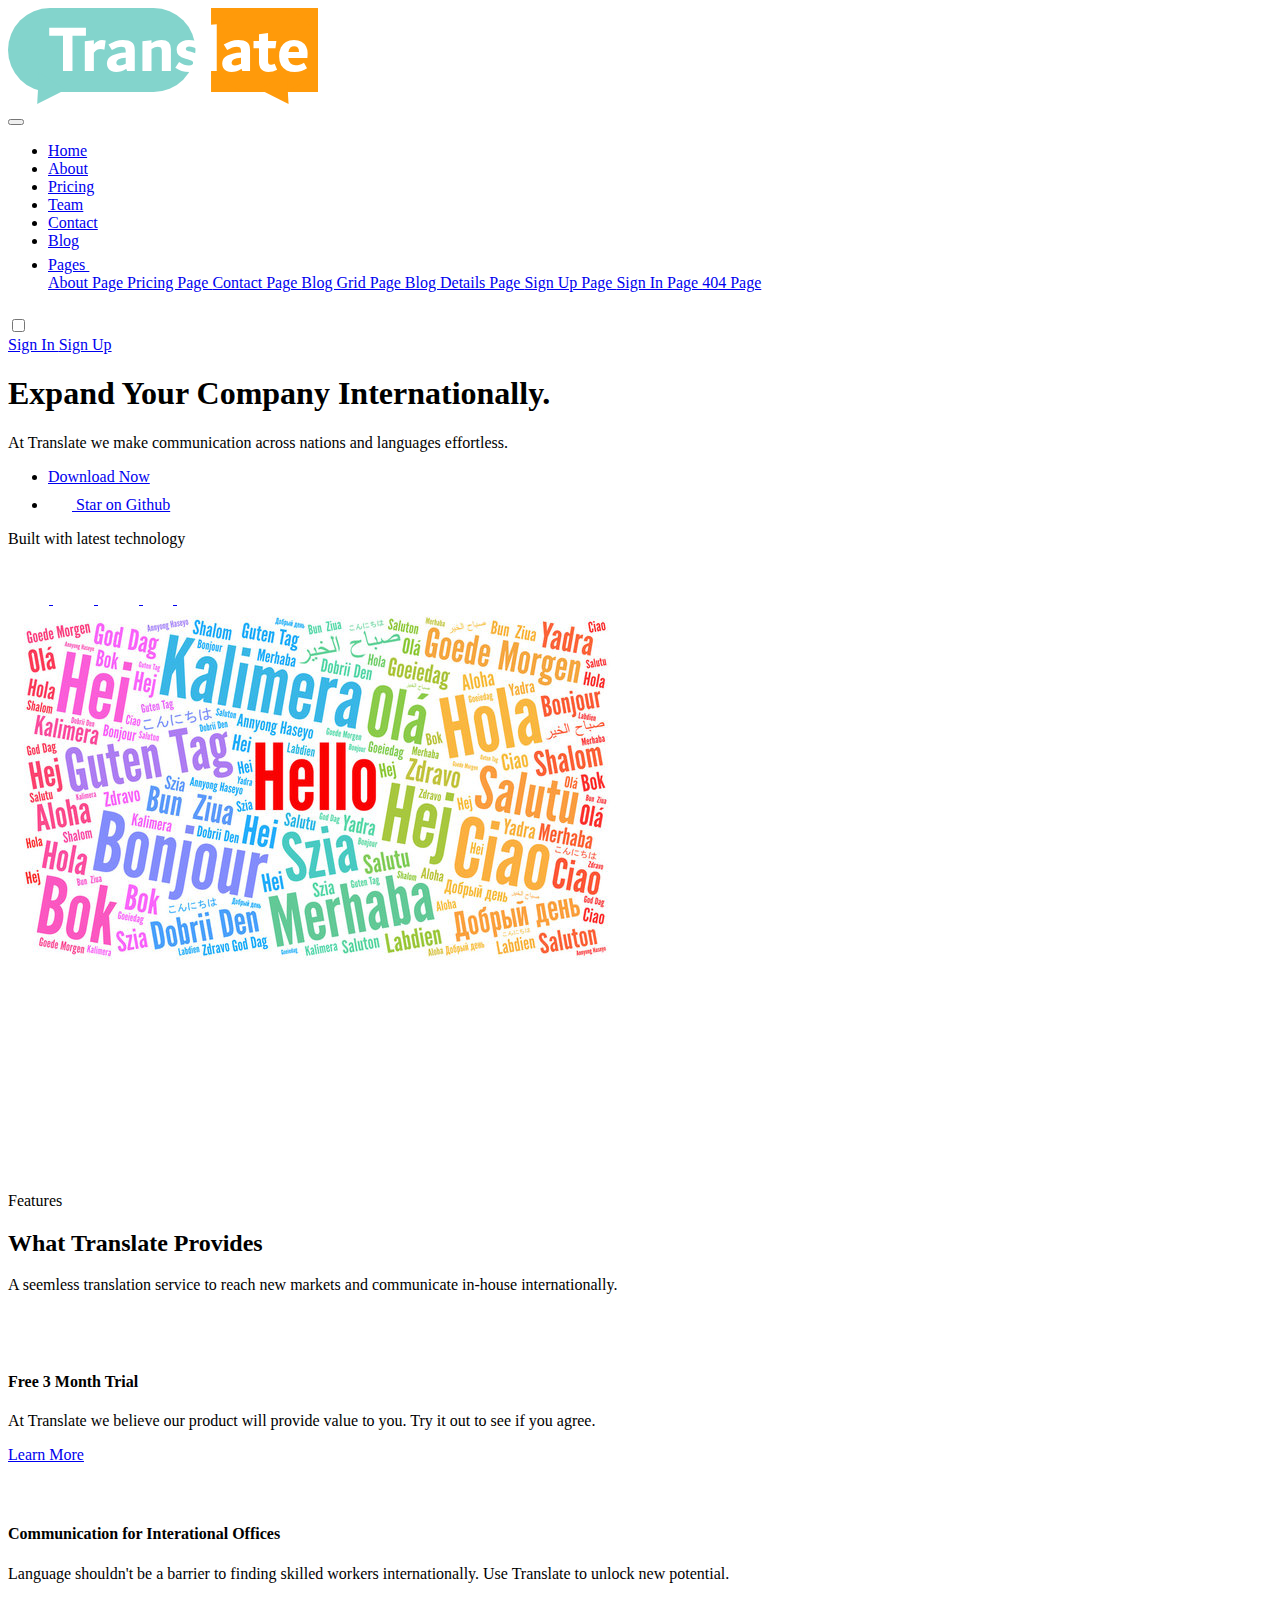
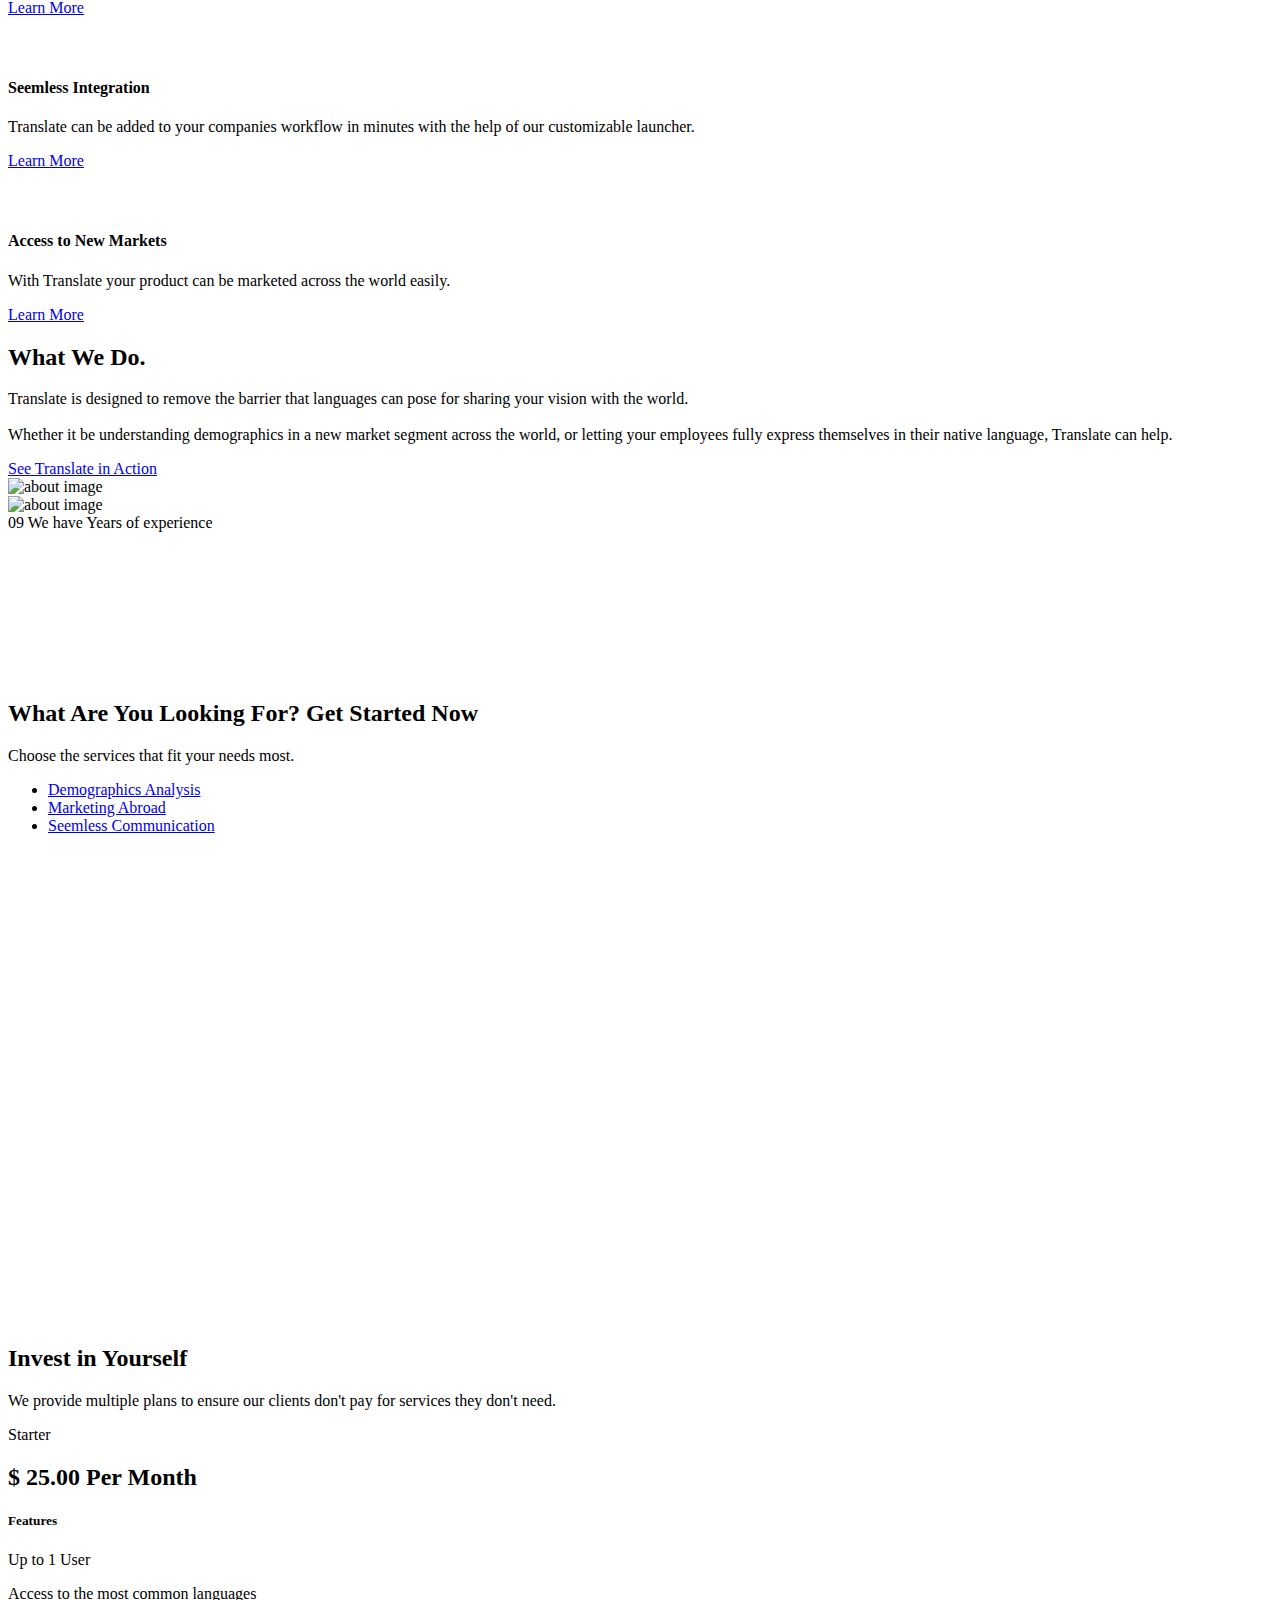
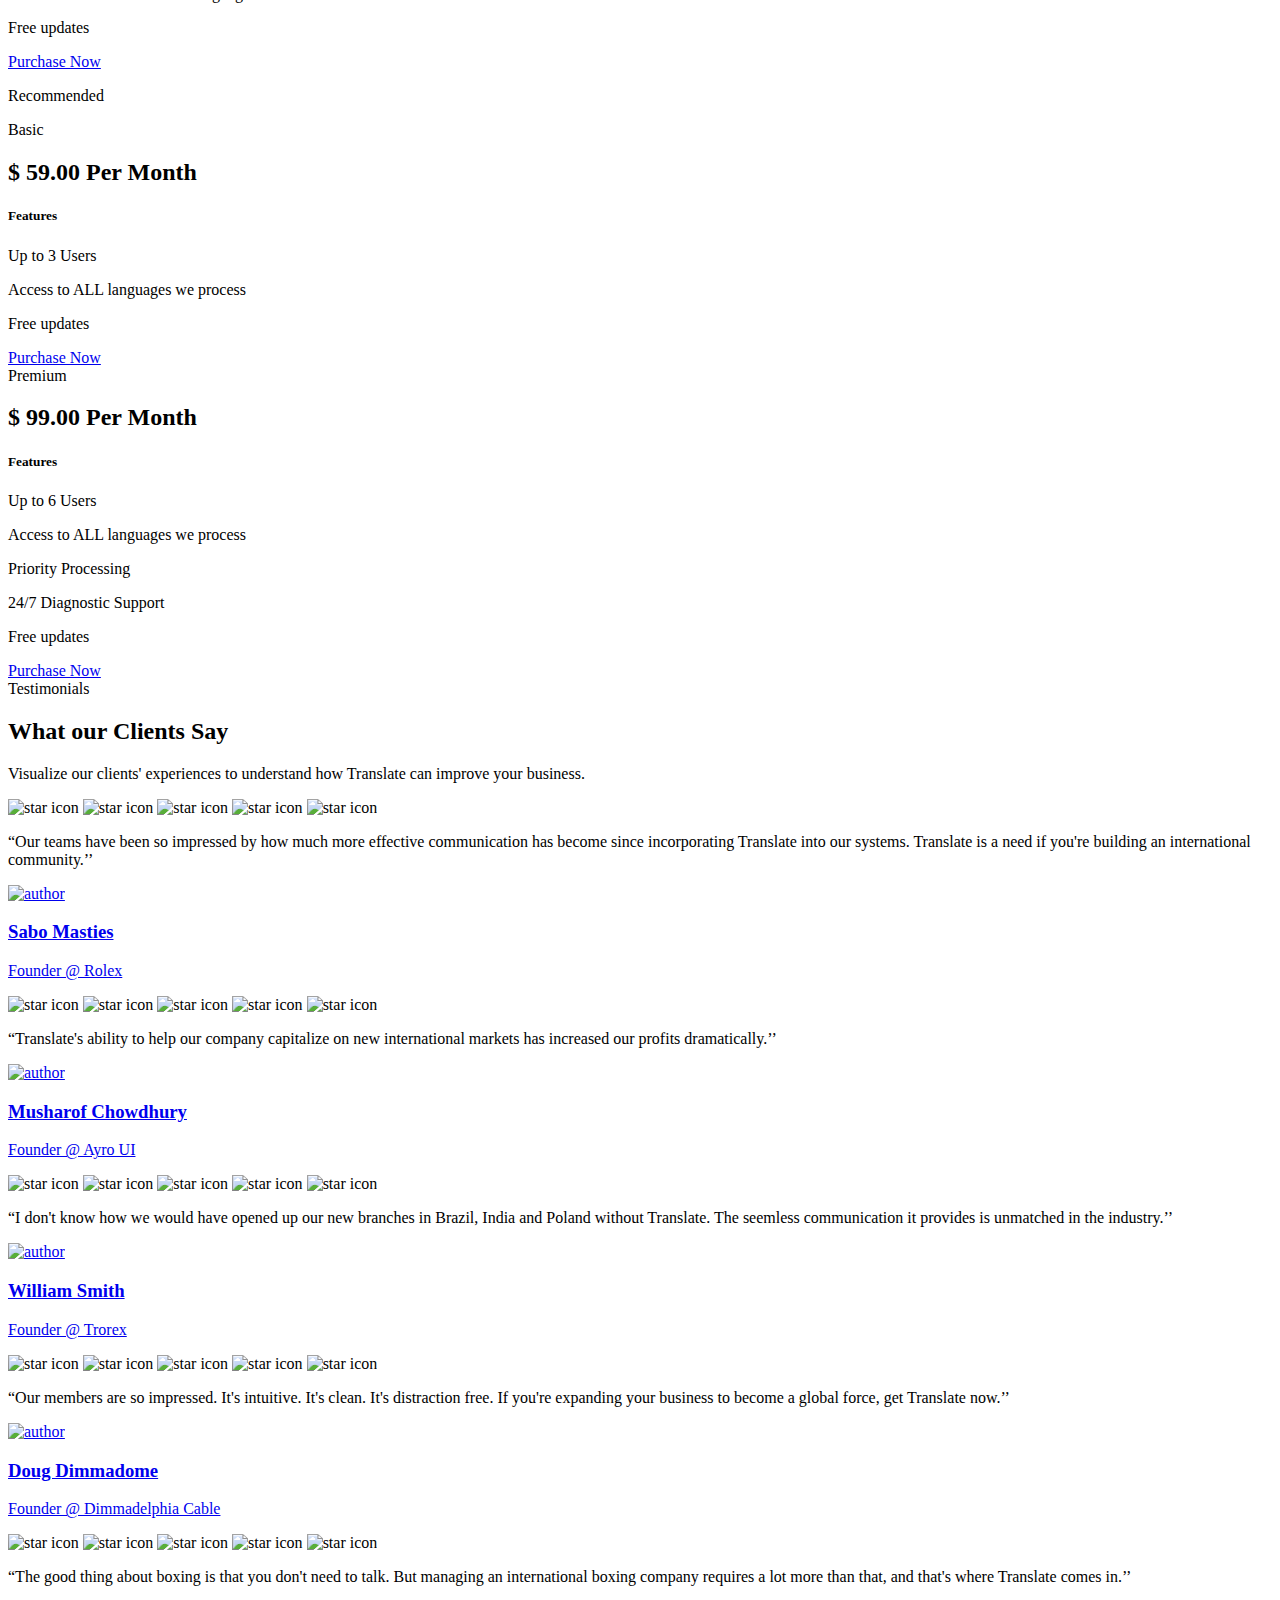
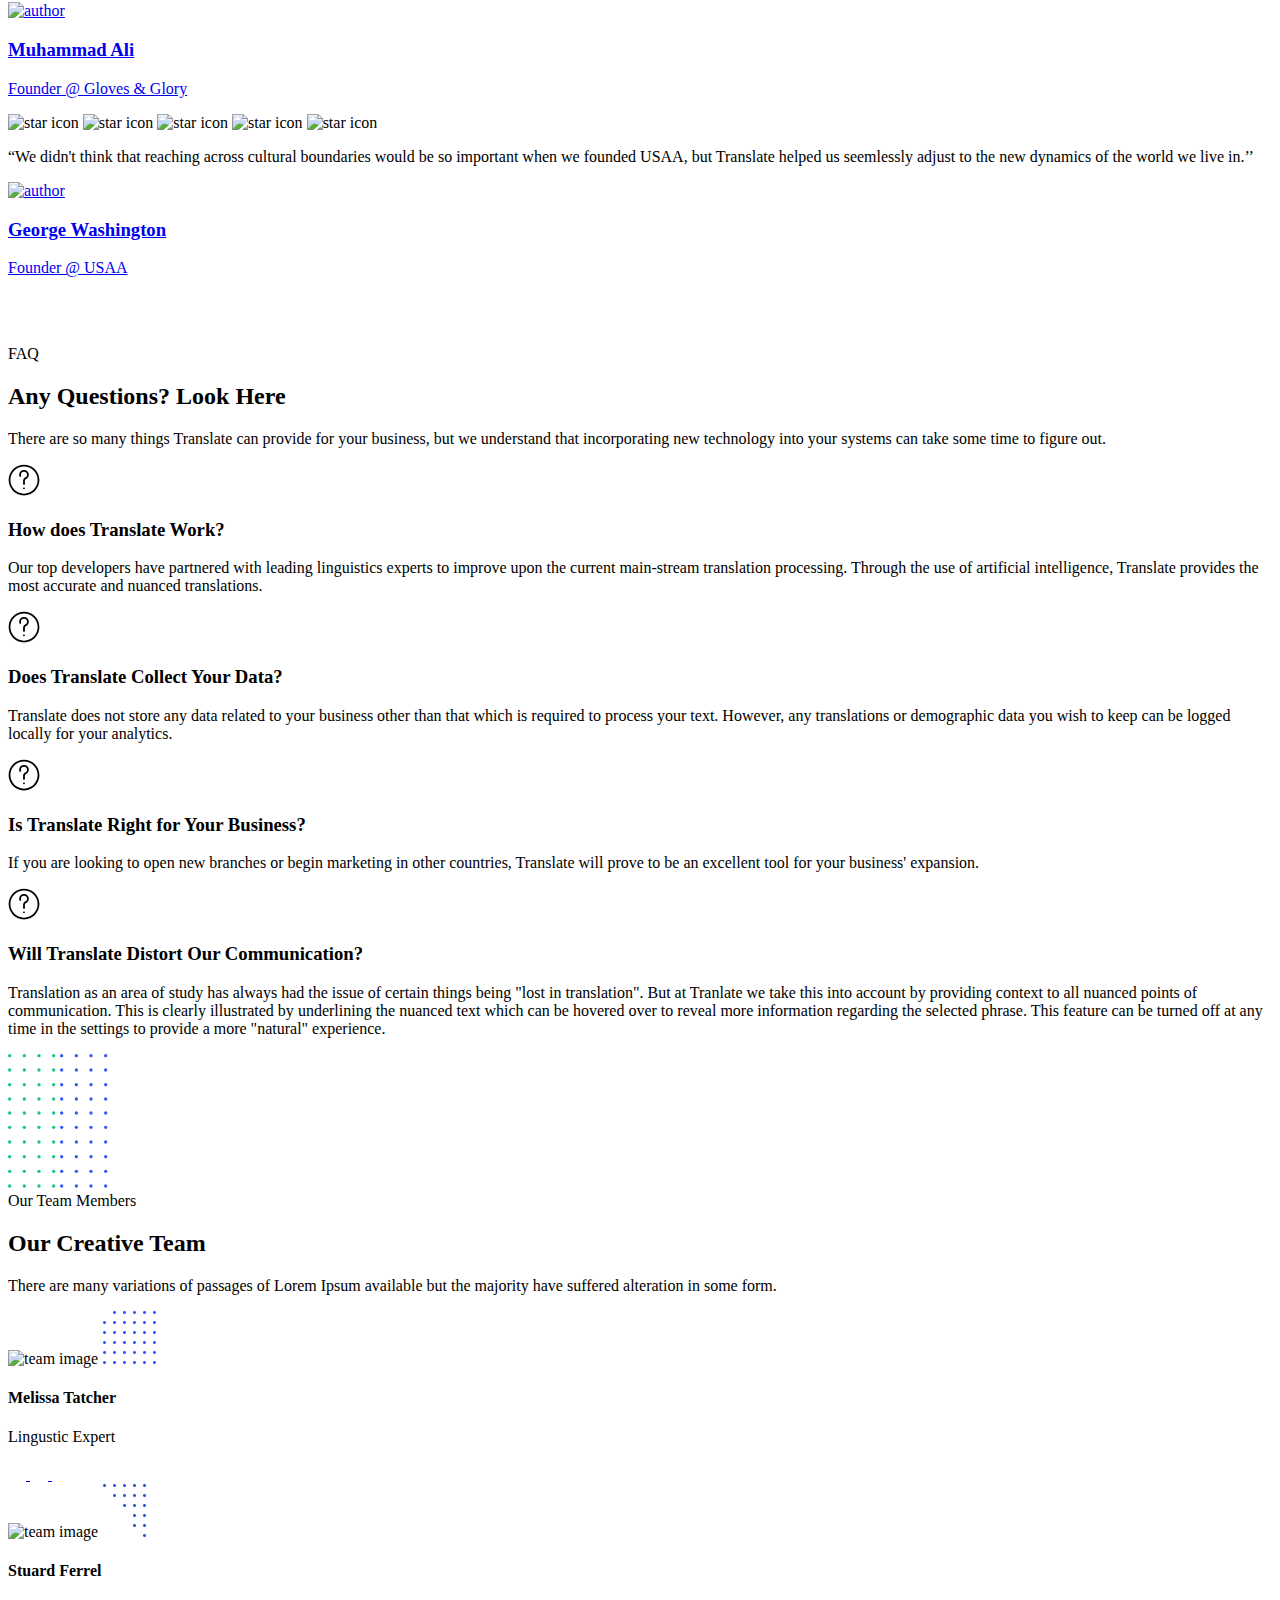
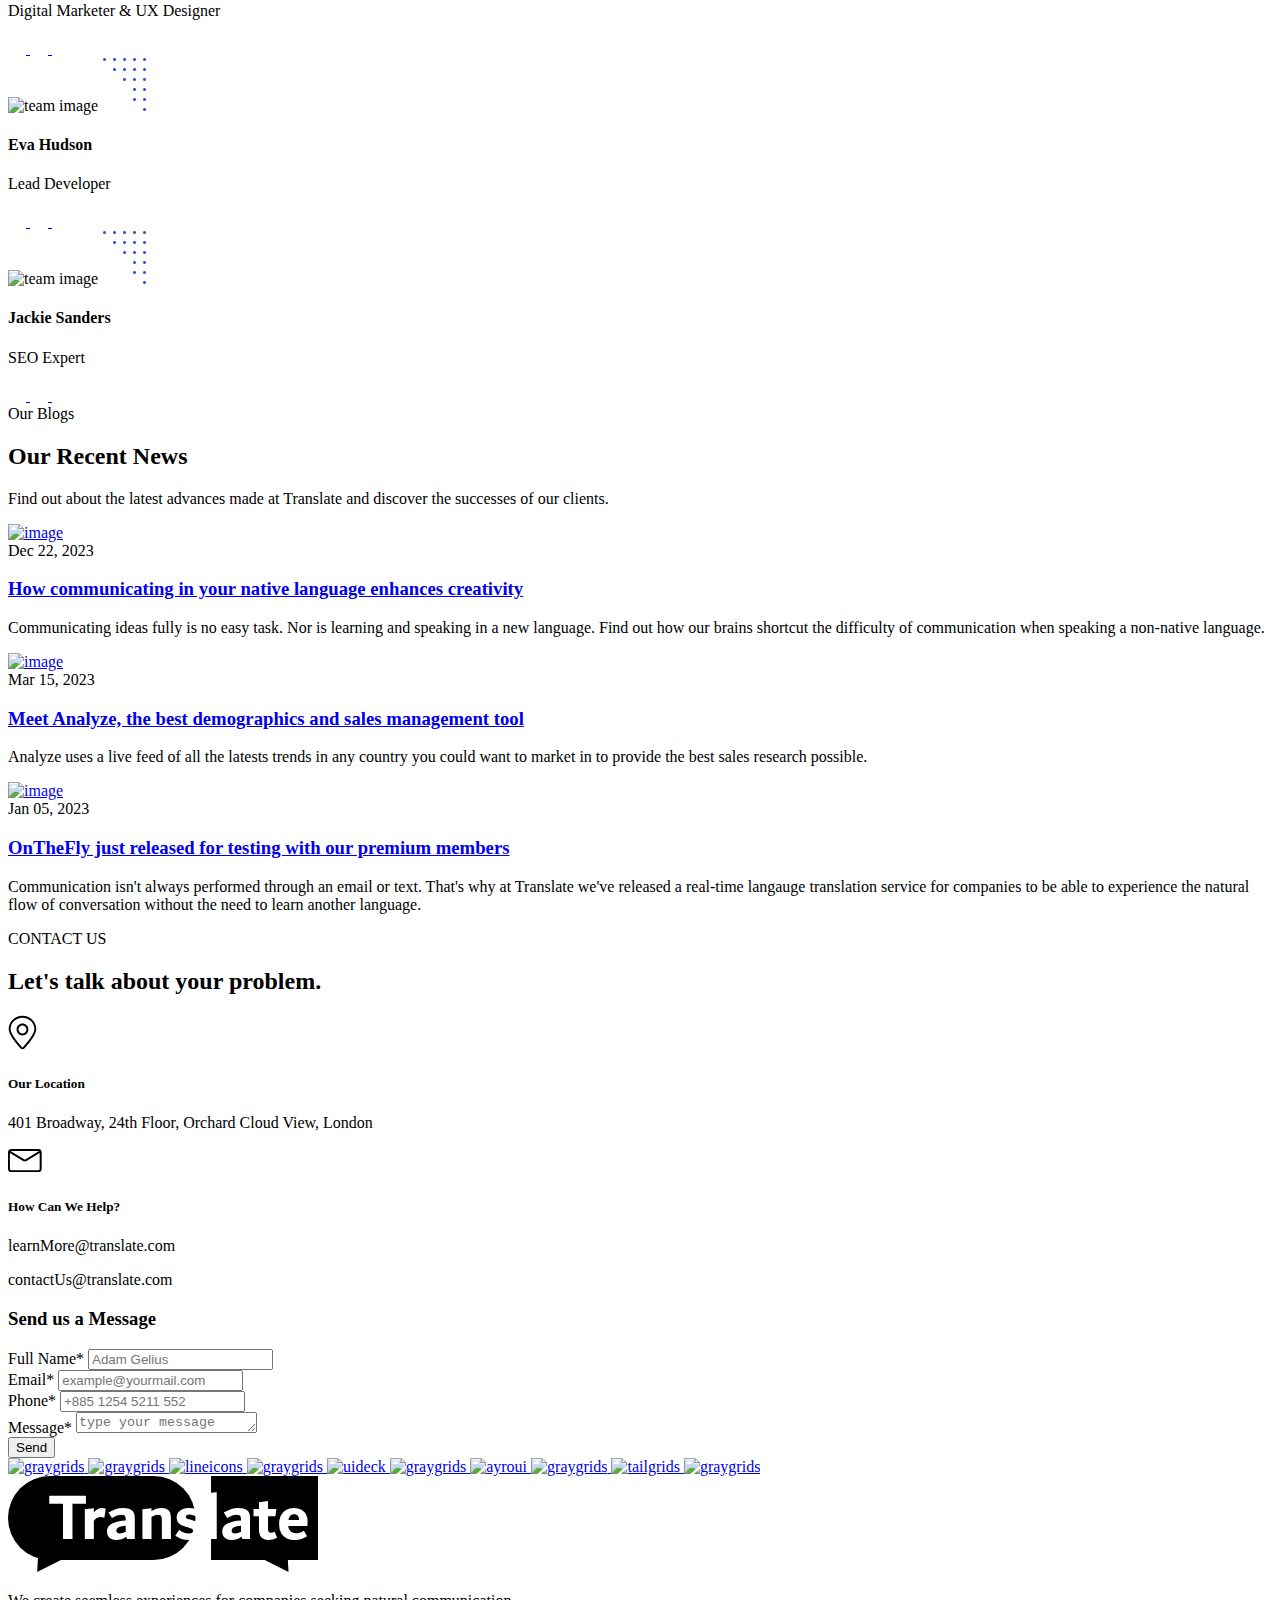
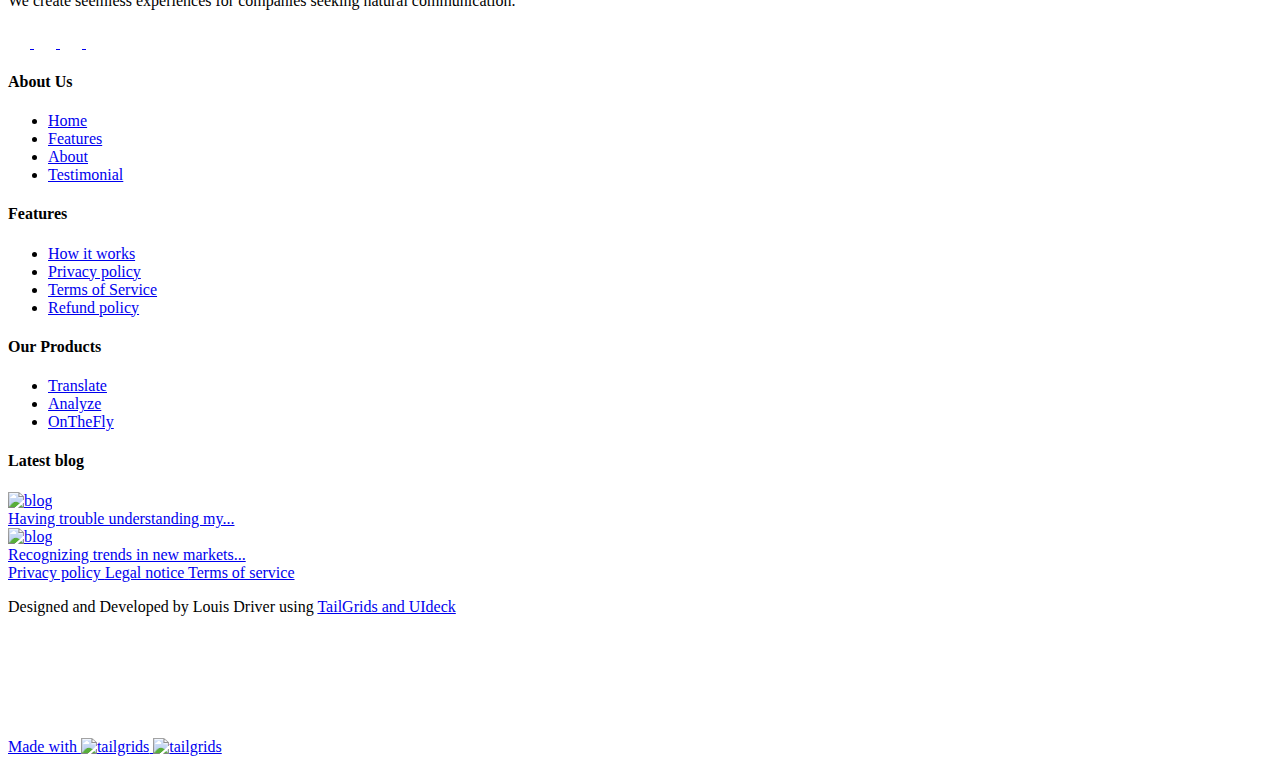
==== commit af361867: "Added hero imagery and created logo" ====
--- a/index.html
+++ b/index.html
@@ -33,7 +33,7 @@
           <div class="w-60 max-w-full px-4">
             <a href="index.html" class="navbar-logo block w-full py-5">
               <img
-                src="assets/images/logo/logo-white.svg"
+                src="assets/images/logo/translate-logo-colored.svg"
                 alt="logo"
                 class="header-logo w-full"
               />
@@ -503,7 +503,7 @@
             >
               <div class="mt-16">
                 <img
-                  src="assets/images/hero/hero-image.jpg"
+                  src="assets/images/hero/greetings.jpg"
                   alt="hero"
                   class="mx-auto max-w-full rounded-t-xl rounded-tr-xl"
                 />
@@ -2084,7 +2084,7 @@
                 >
                   Choose the services that fit your needs most.
                 </p>
-                <ul>
+                <ul id="added-links">
                   <li><a
                     href="javascript:void(0)"
                     class="inline-block rounded-md border border-transparent bg-secondary px-7 py-3 text-base font-medium text-white transition hover:bg-[#0BB489]"
@@ -4825,7 +4825,7 @@
                 class="mb-6 inline-block max-w-[160px]"
               >
                 <img
-                  src="assets/images/logo/logo-white.svg"
+                  src="assets/images/logo/translate-logo-achrom.svg"
                   alt="logo"
                   class="max-w-full"
                 />
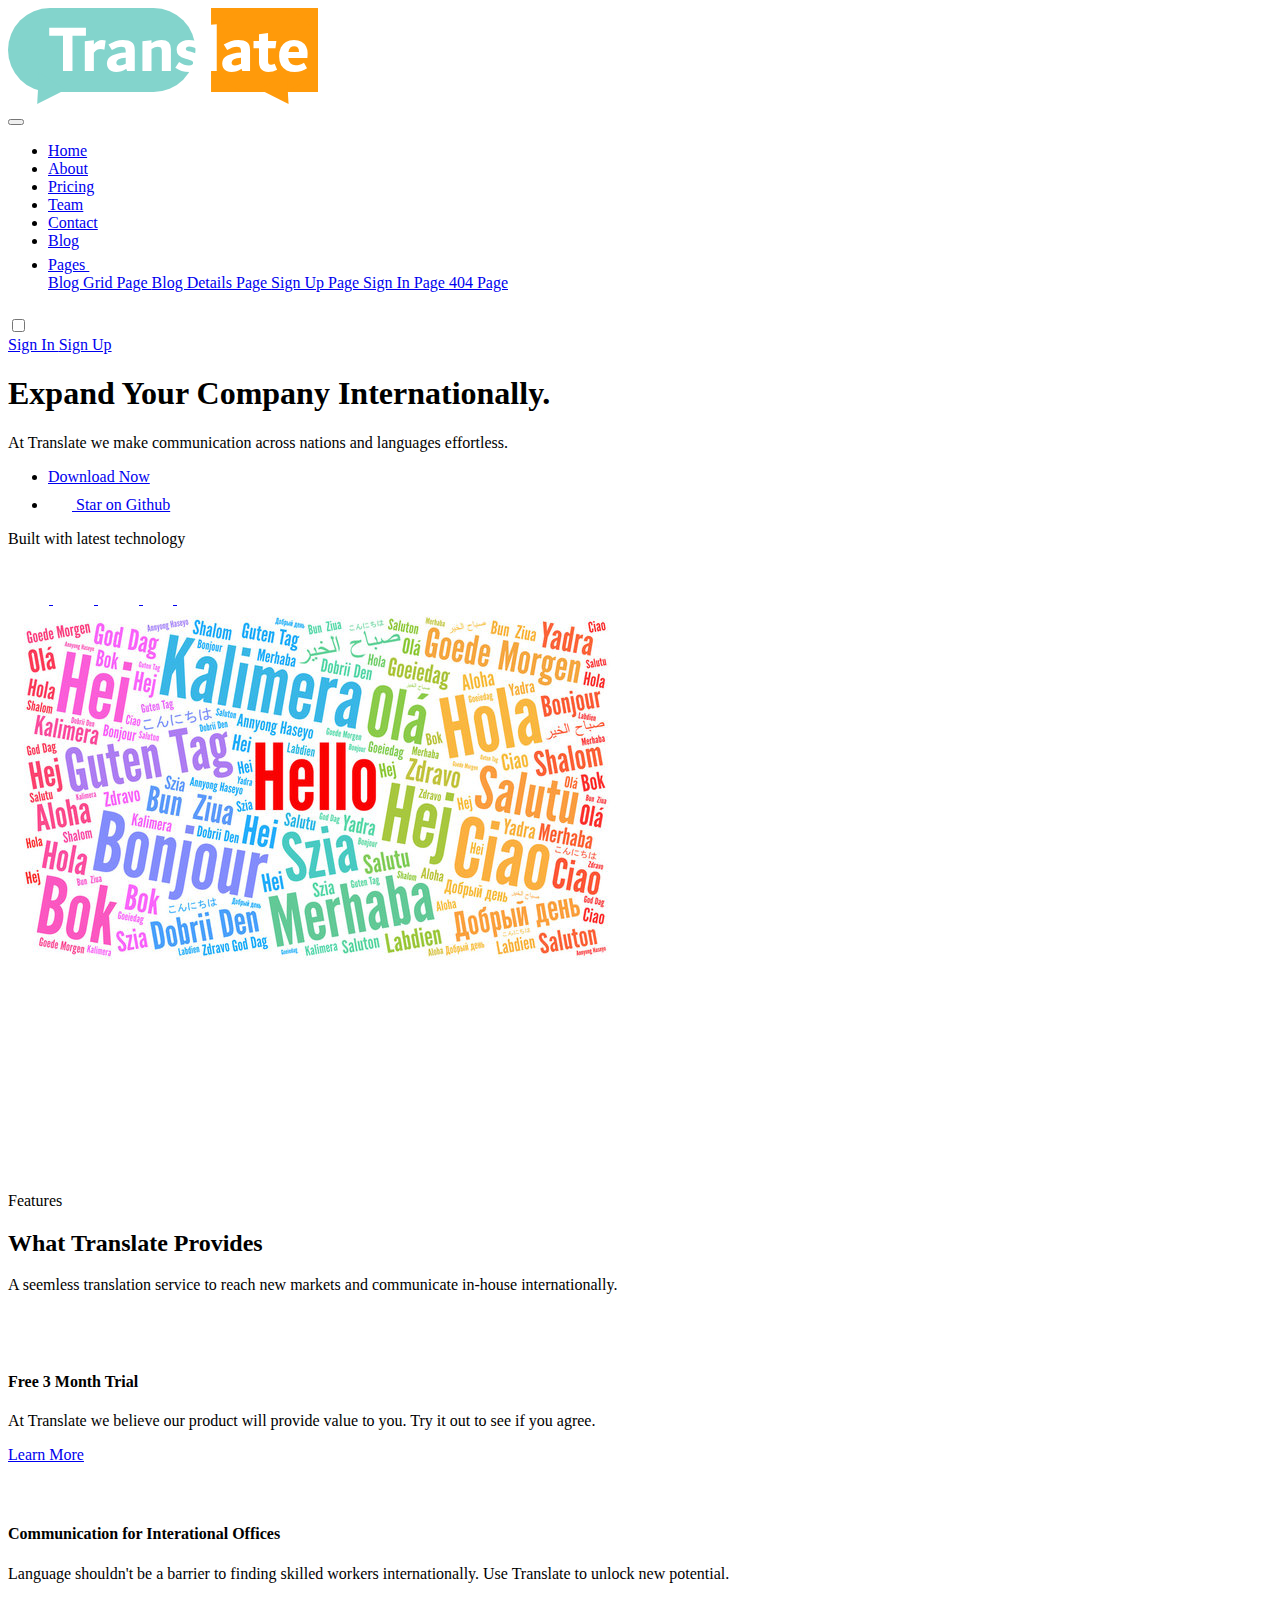
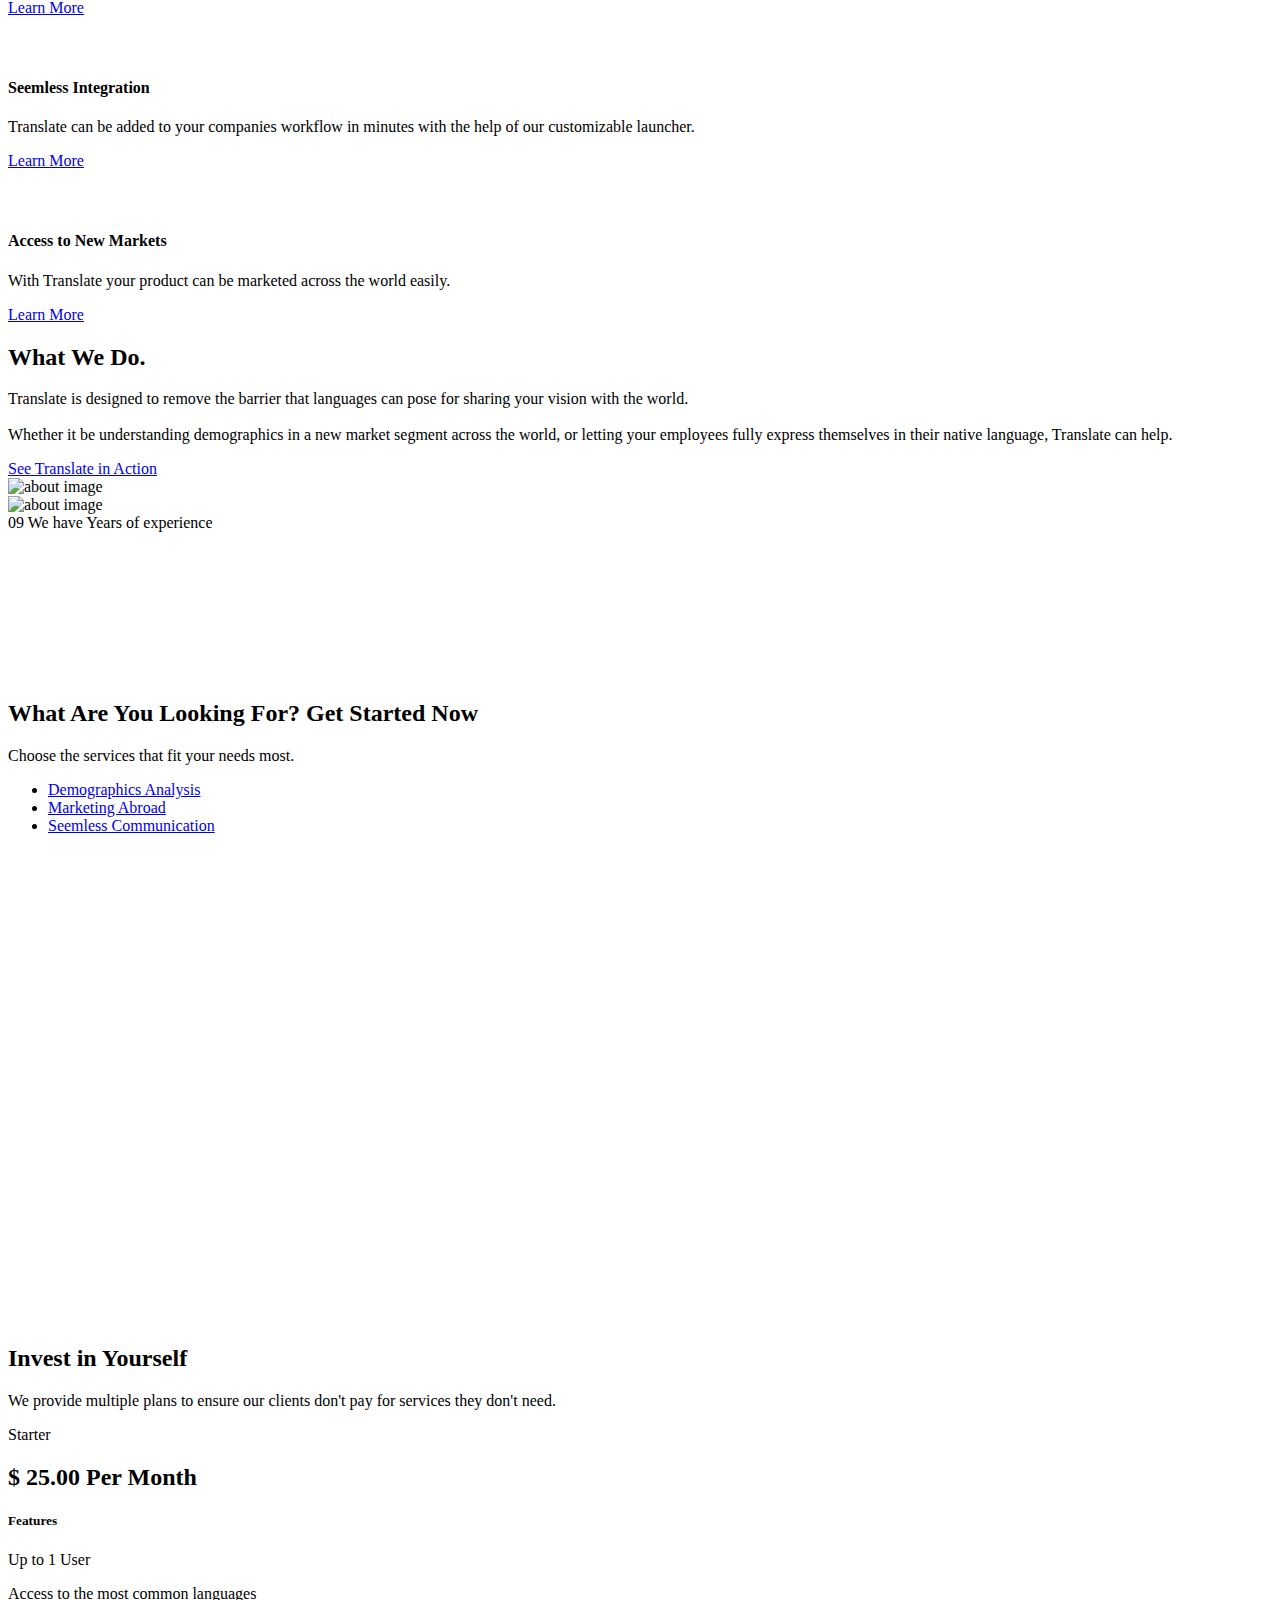
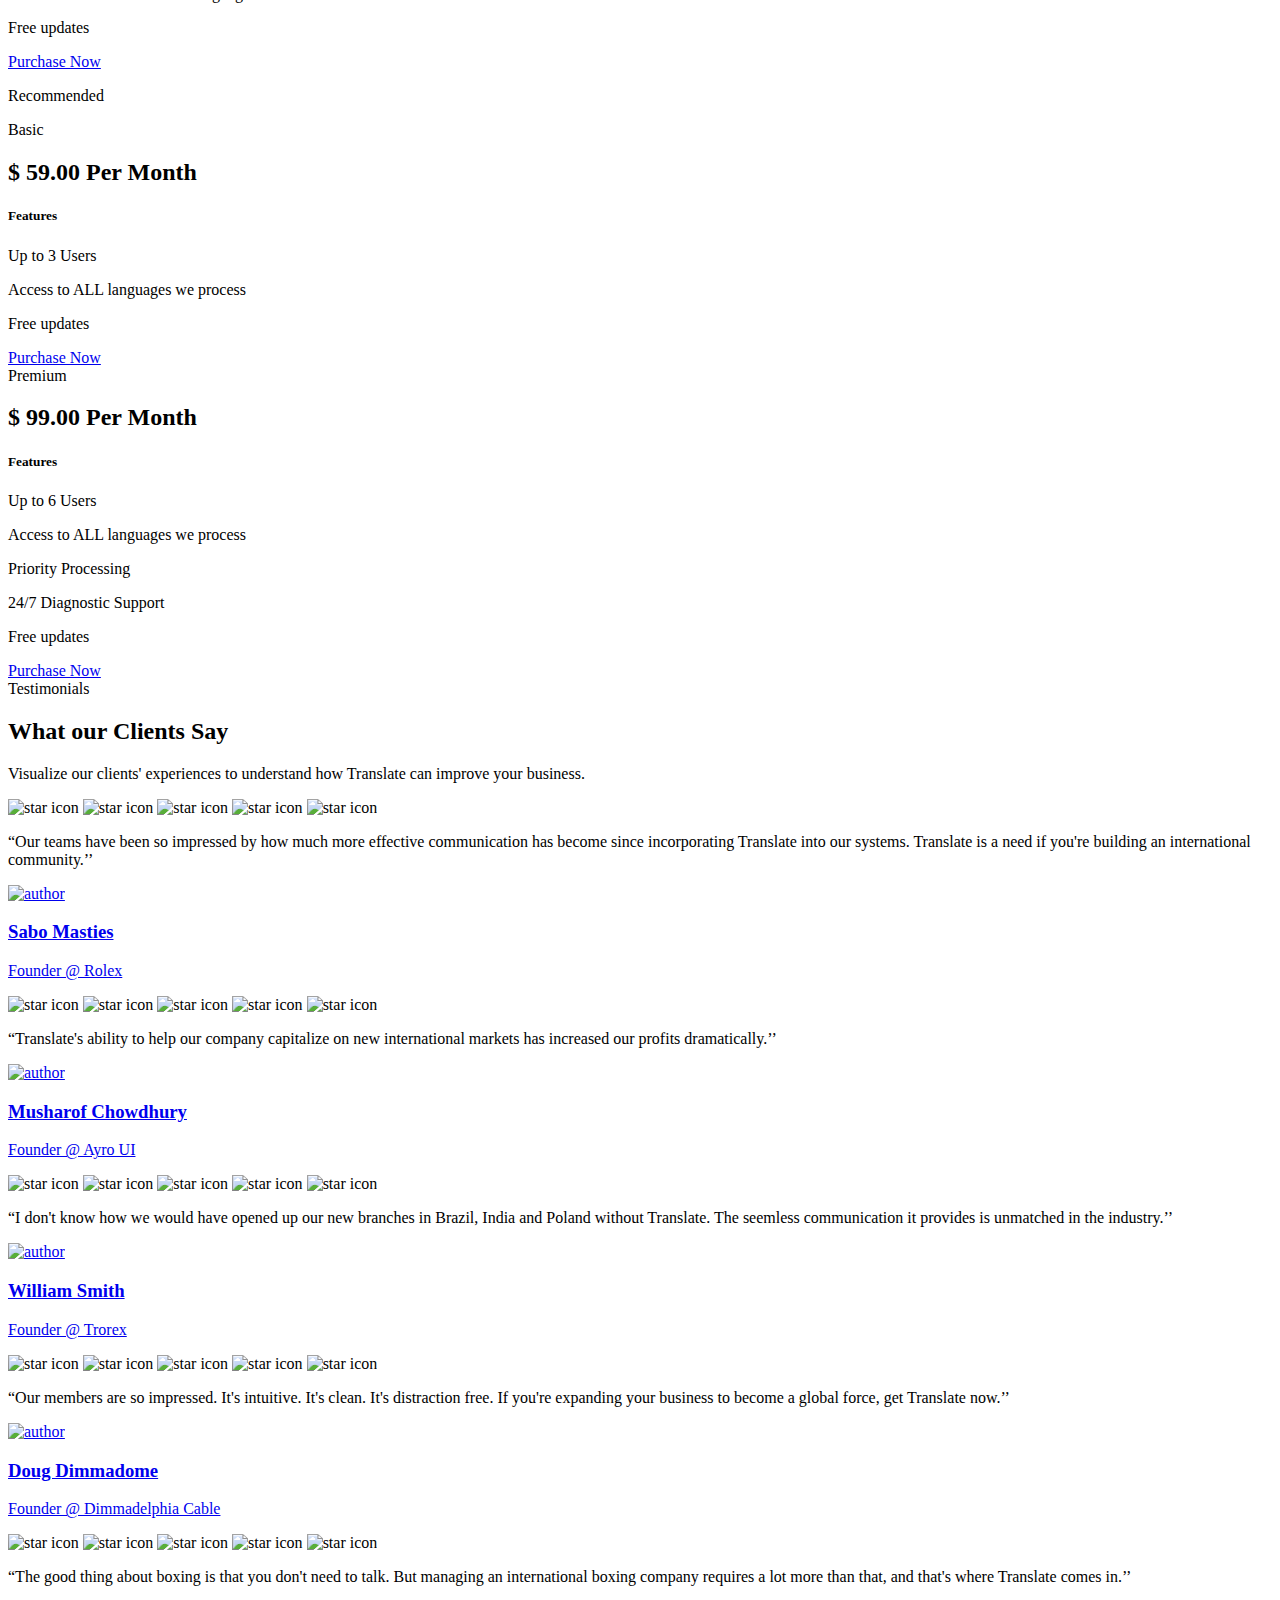
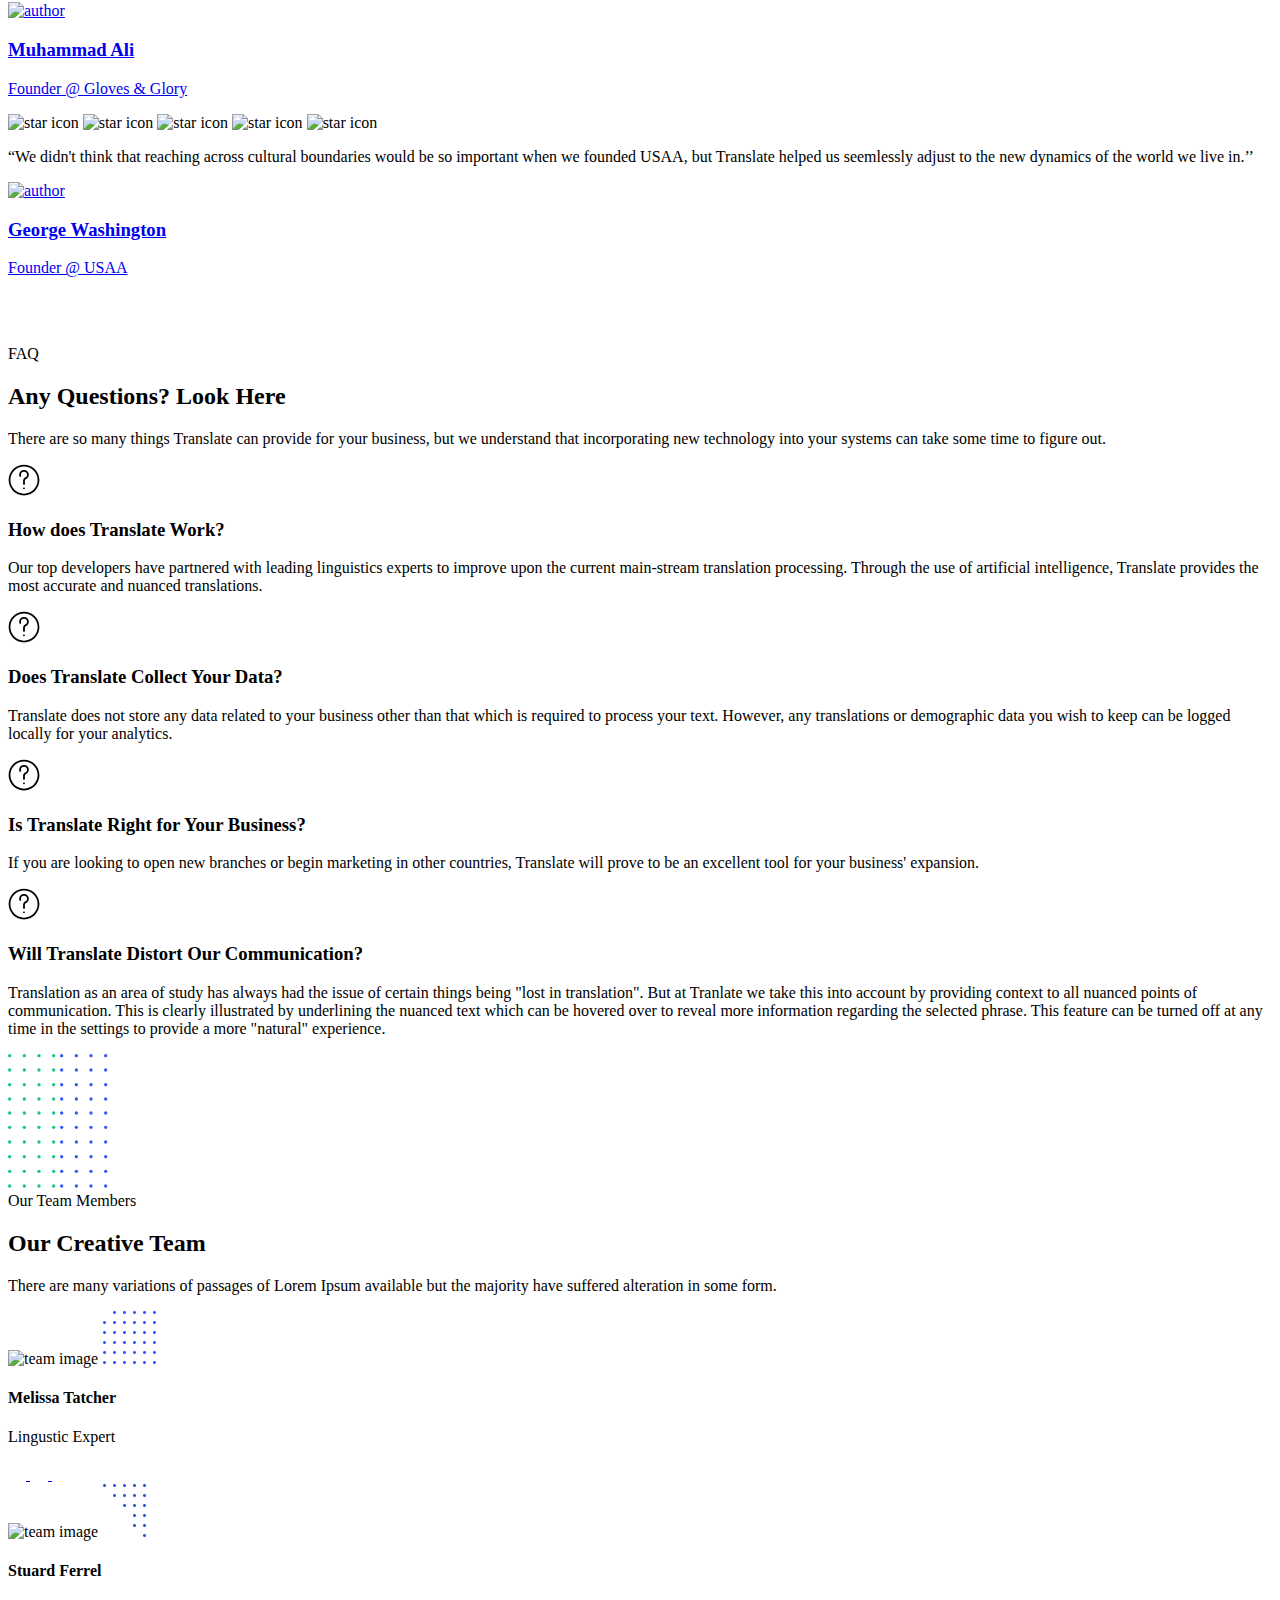
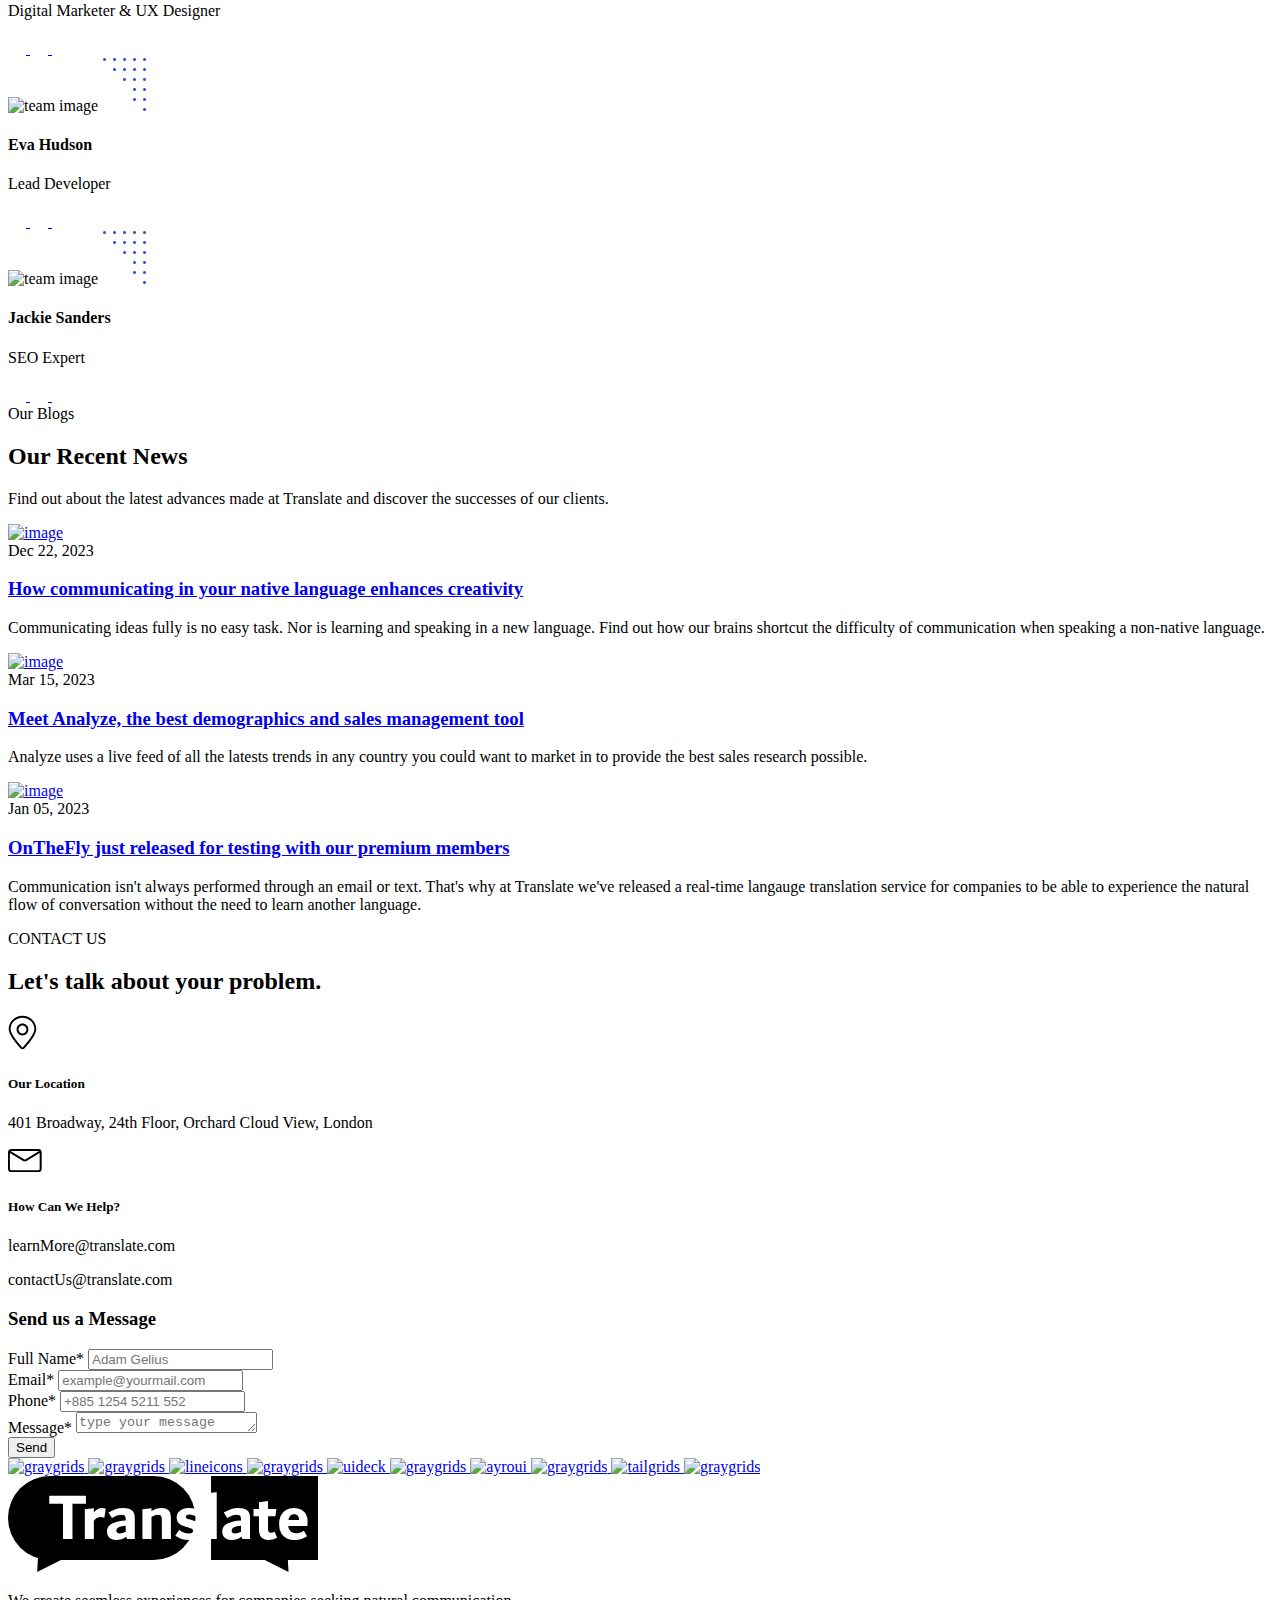
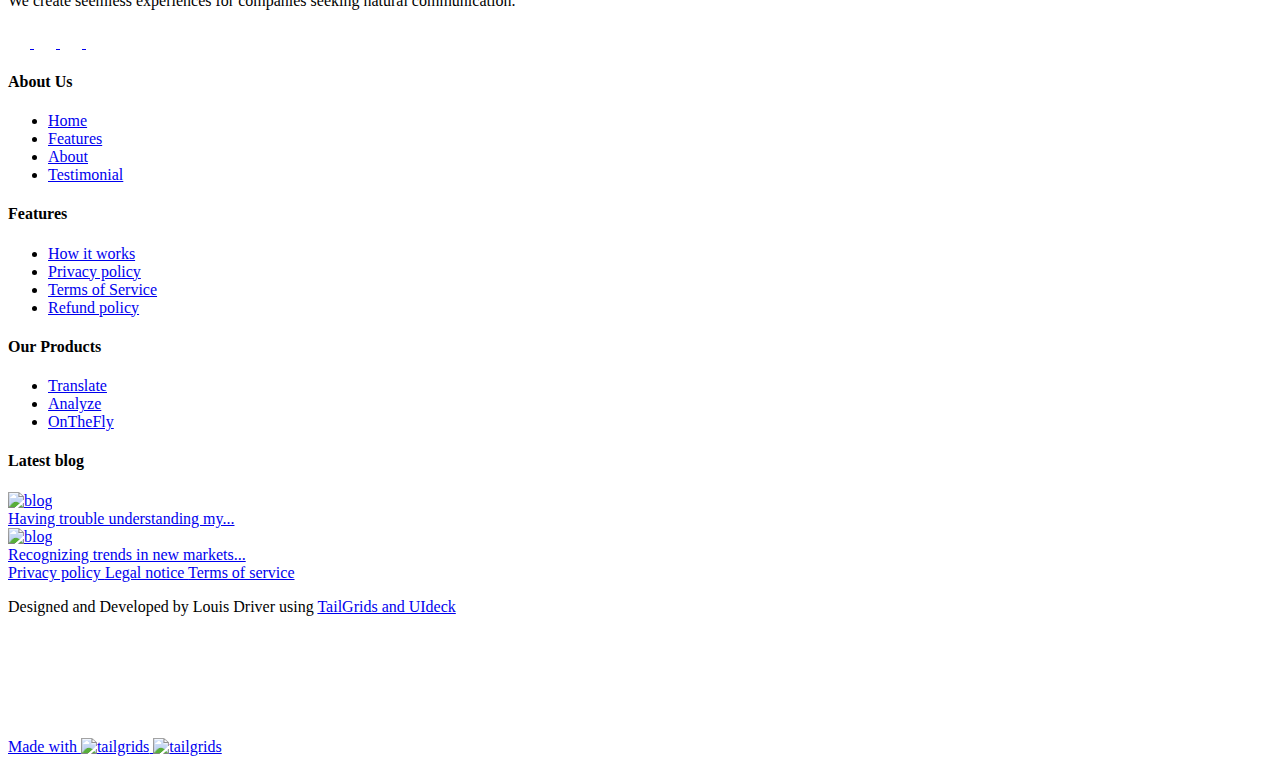
==== commit b2f9433f: "Updated nav options" ====
--- a/index.html
+++ b/index.html
@@ -131,24 +131,6 @@
                     <div
                       class="submenu relative left-0 top-full hidden w-[250px] rounded-sm bg-white p-4 transition-[top] duration-300 group-hover:opacity-100 dark:bg-dark-2 lg:invisible lg:absolute lg:top-[110%] lg:block lg:opacity-0 lg:shadow-lg lg:group-hover:visible lg:group-hover:top-full"
                     >
-                      <a
-                        href="about.html"
-                        class="block rounded px-4 py-[10px] text-sm text-body-color hover:text-primary dark:text-dark-6 dark:hover:text-primary"
-                      >
-                        About Page
-                      </a>
-                      <a
-                        href="pricing.html"
-                        class="block rounded px-4 py-[10px] text-sm text-body-color hover:text-primary dark:text-dark-6 dark:hover:text-primary"
-                      >
-                        Pricing Page
-                      </a>
-                      <a
-                        href="contact.html"
-                        class="block rounded px-4 py-[10px] text-sm text-body-color hover:text-primary dark:text-dark-6 dark:hover:text-primary"
-                      >
-                        Contact Page
-                      </a>
                       <a
                         href="blog-grids.html"
                         class="block rounded px-4 py-[10px] text-sm text-body-color hover:text-primary dark:text-dark-6 dark:hover:text-primary"
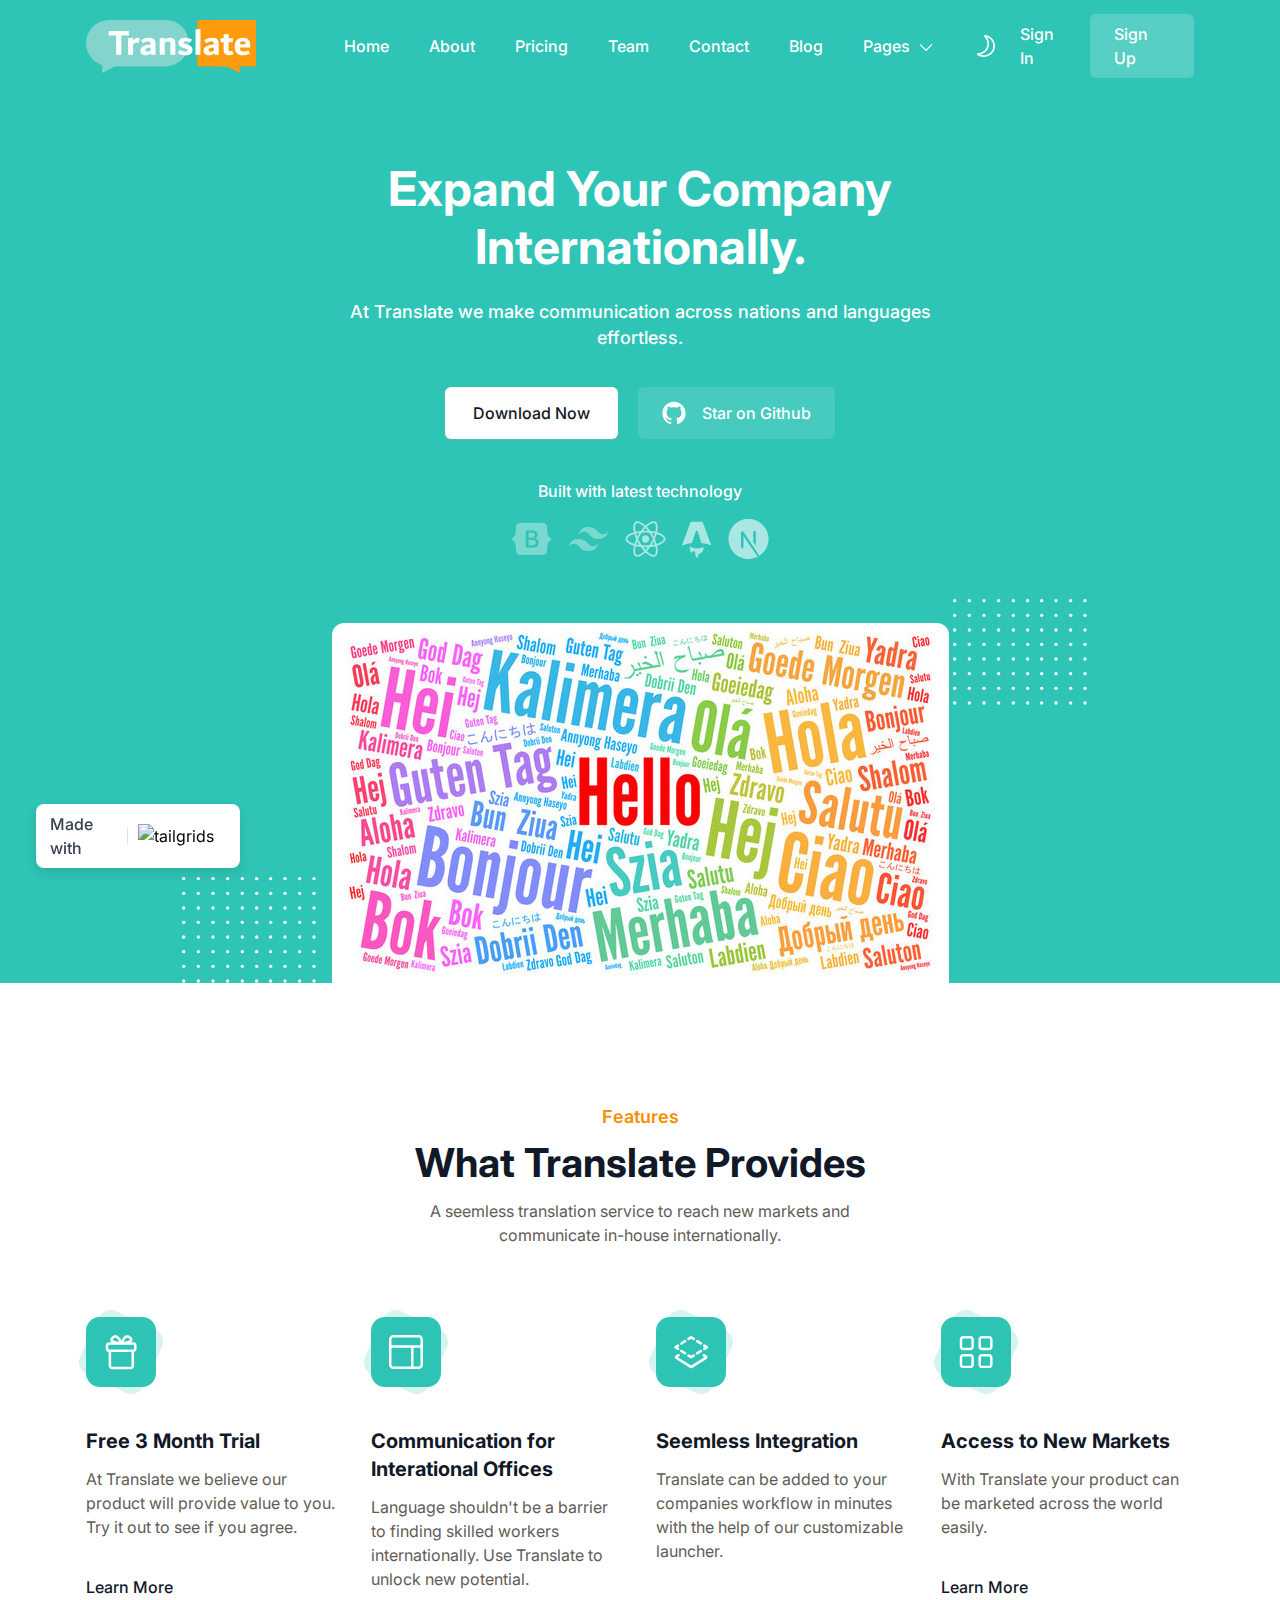
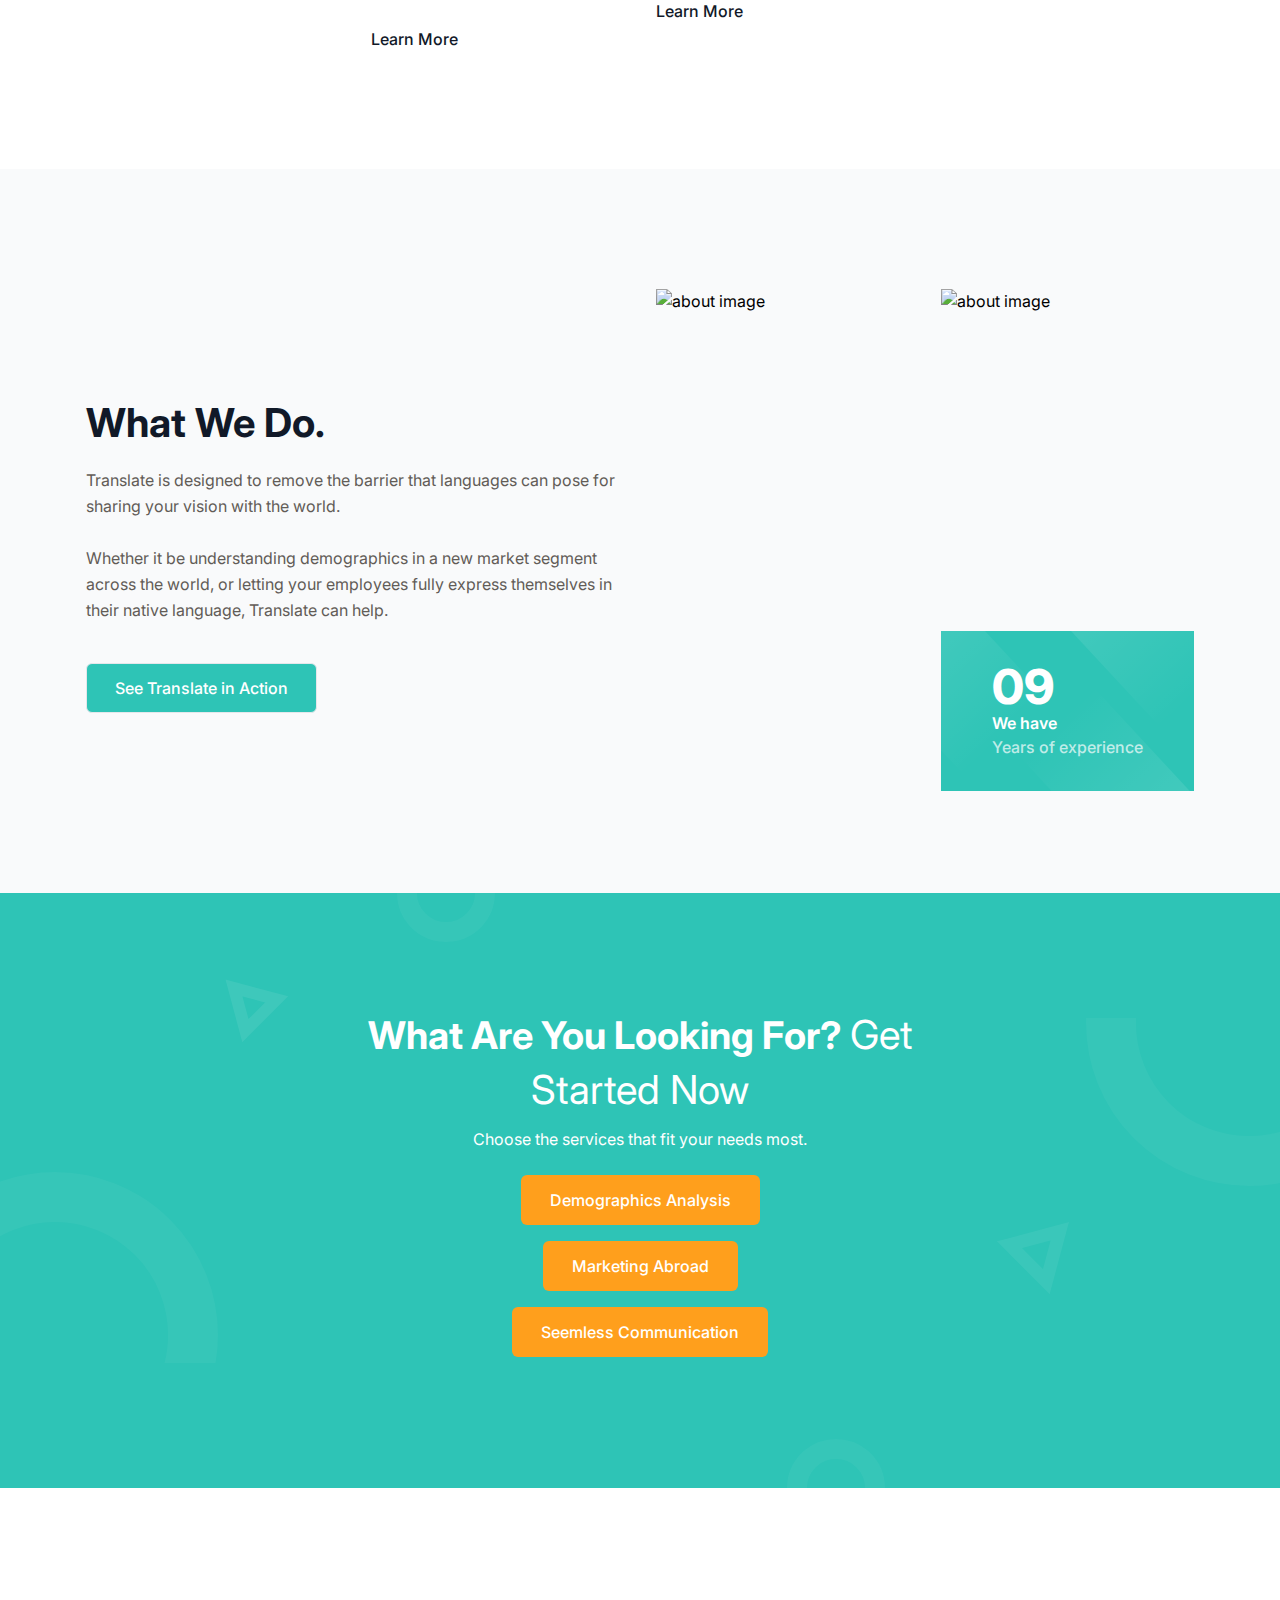
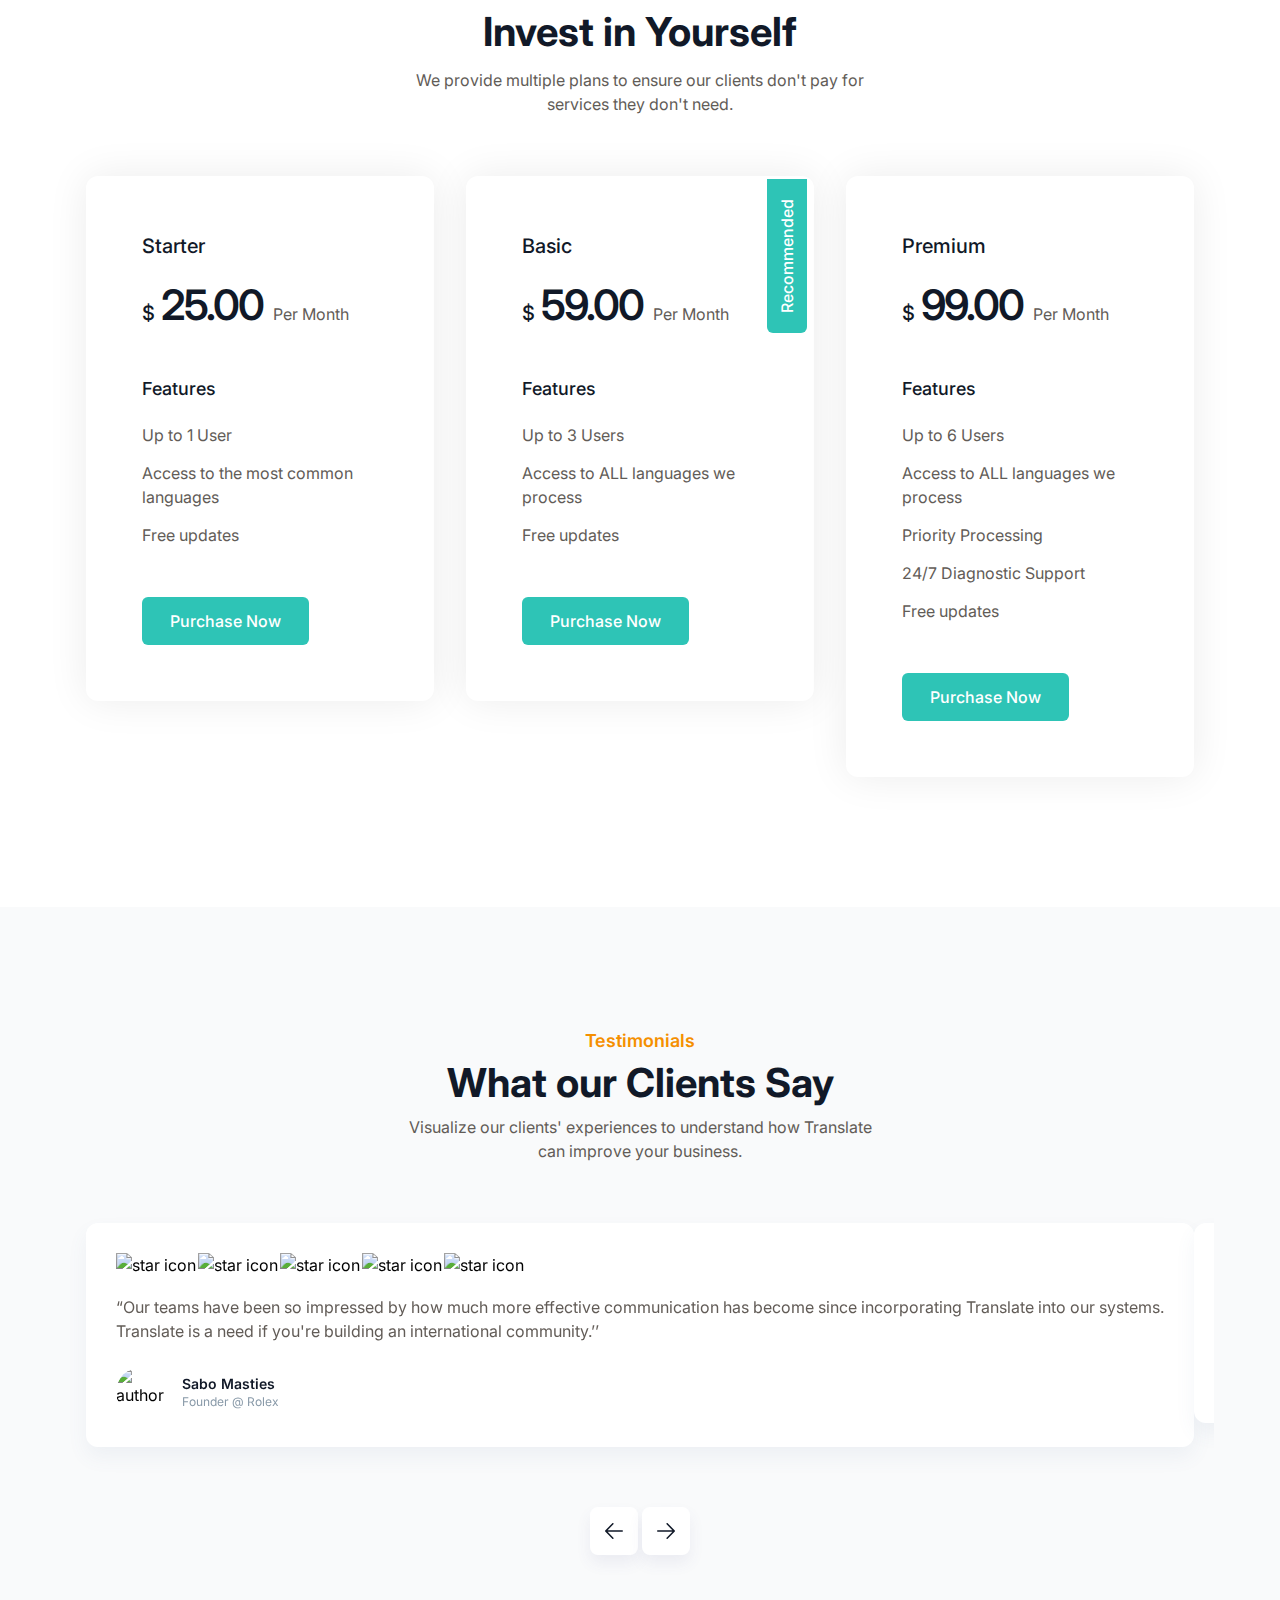
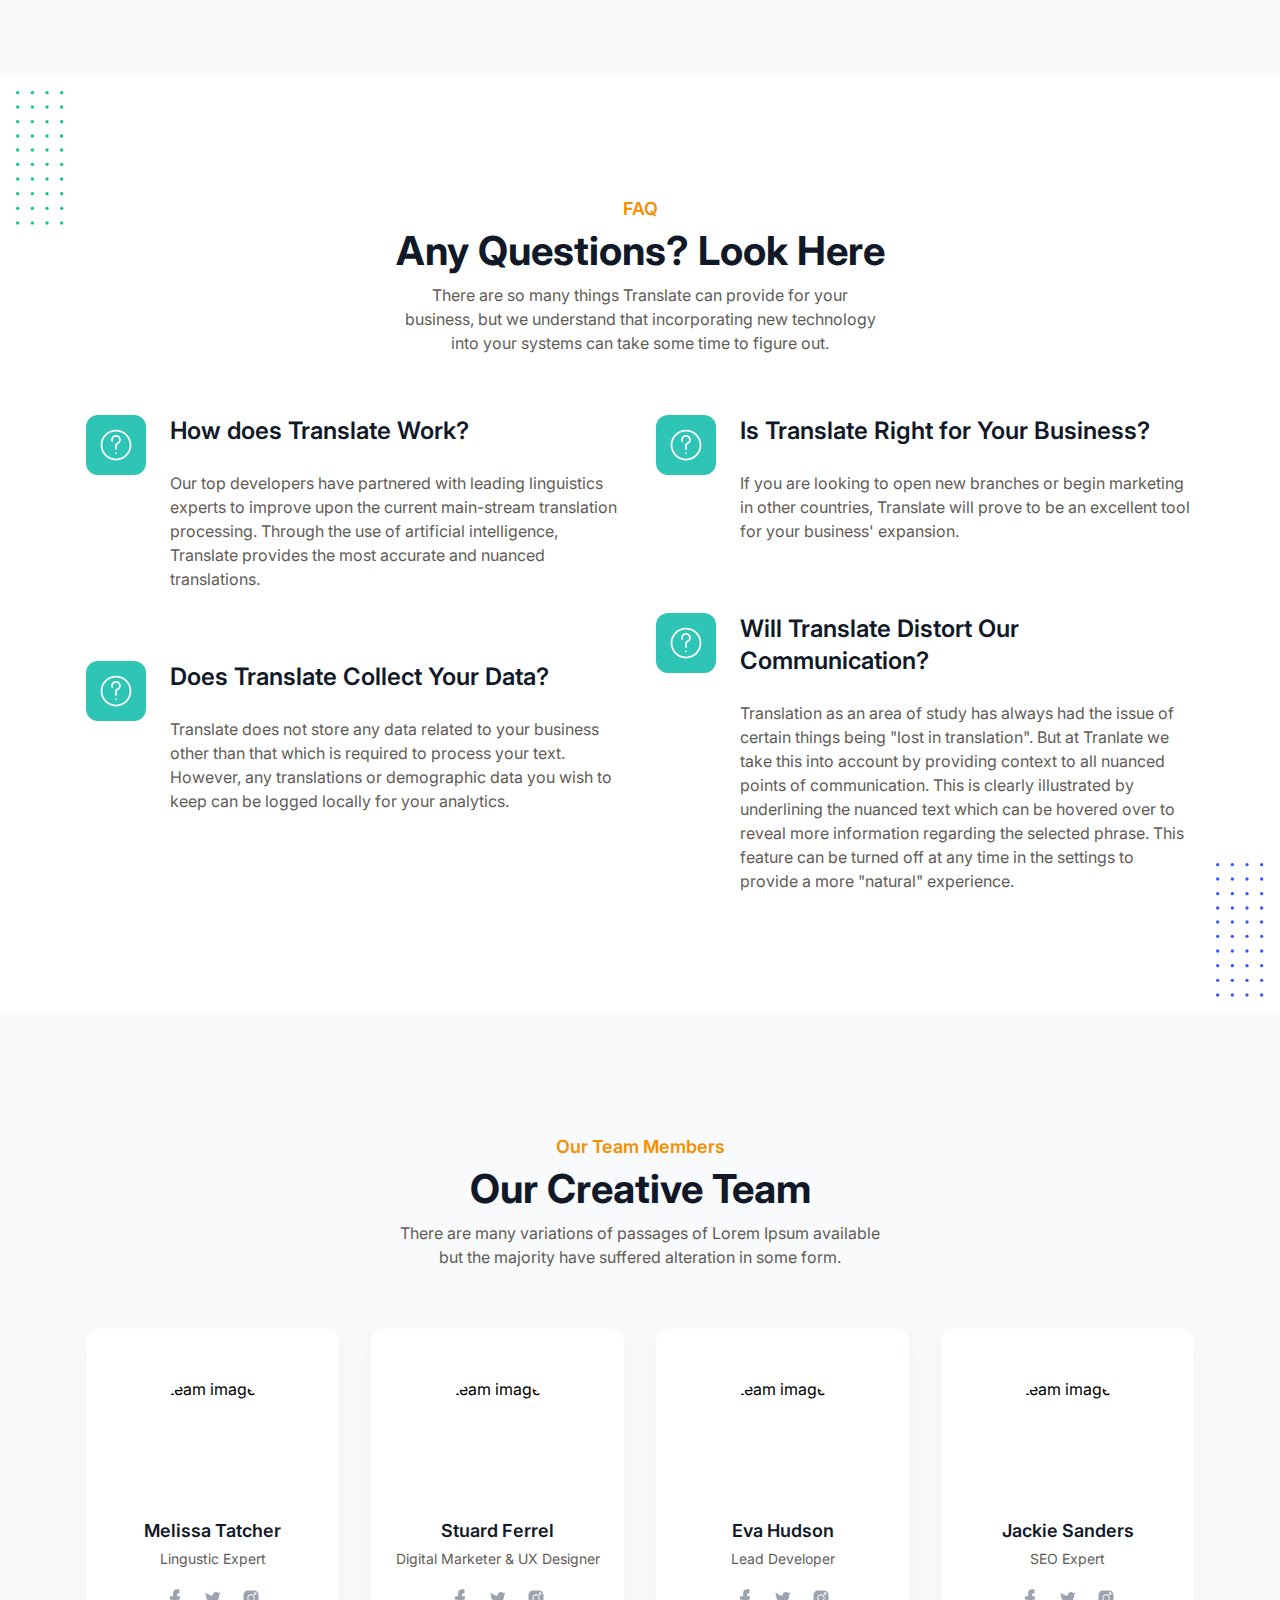
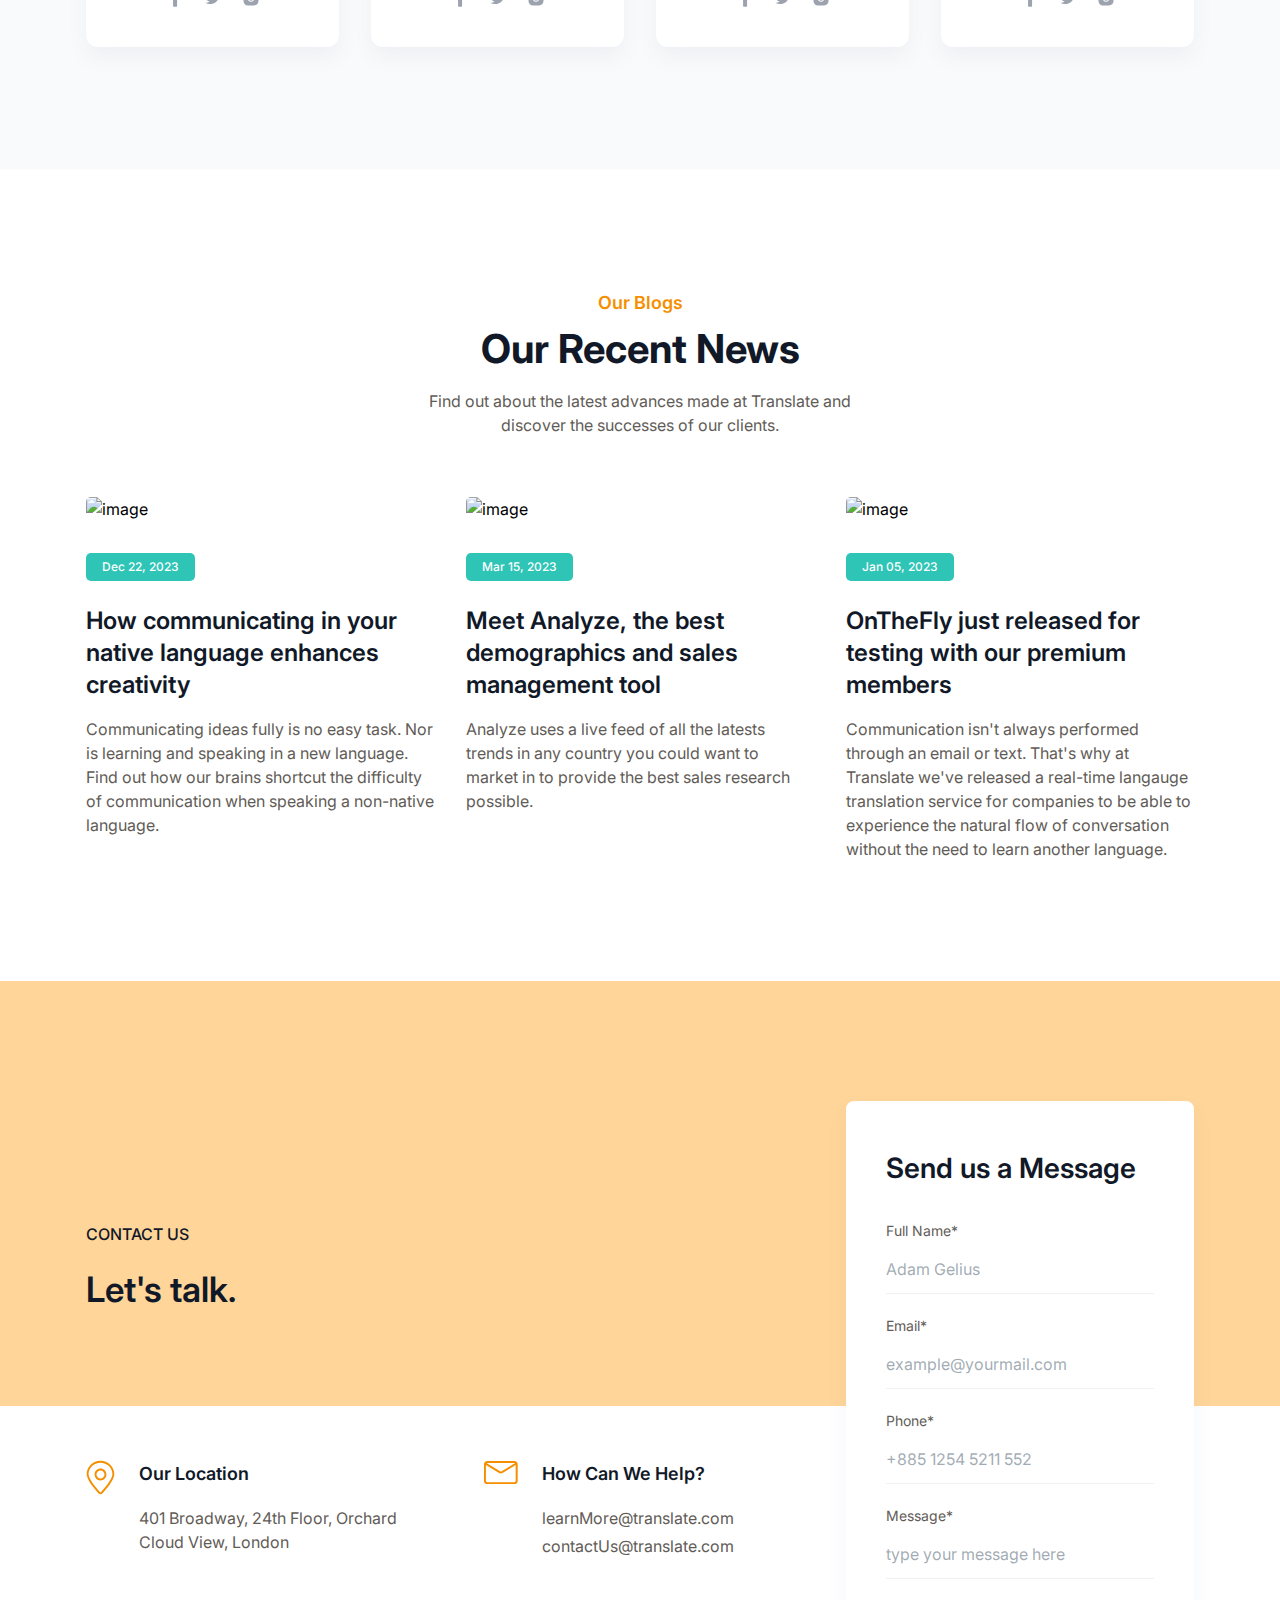
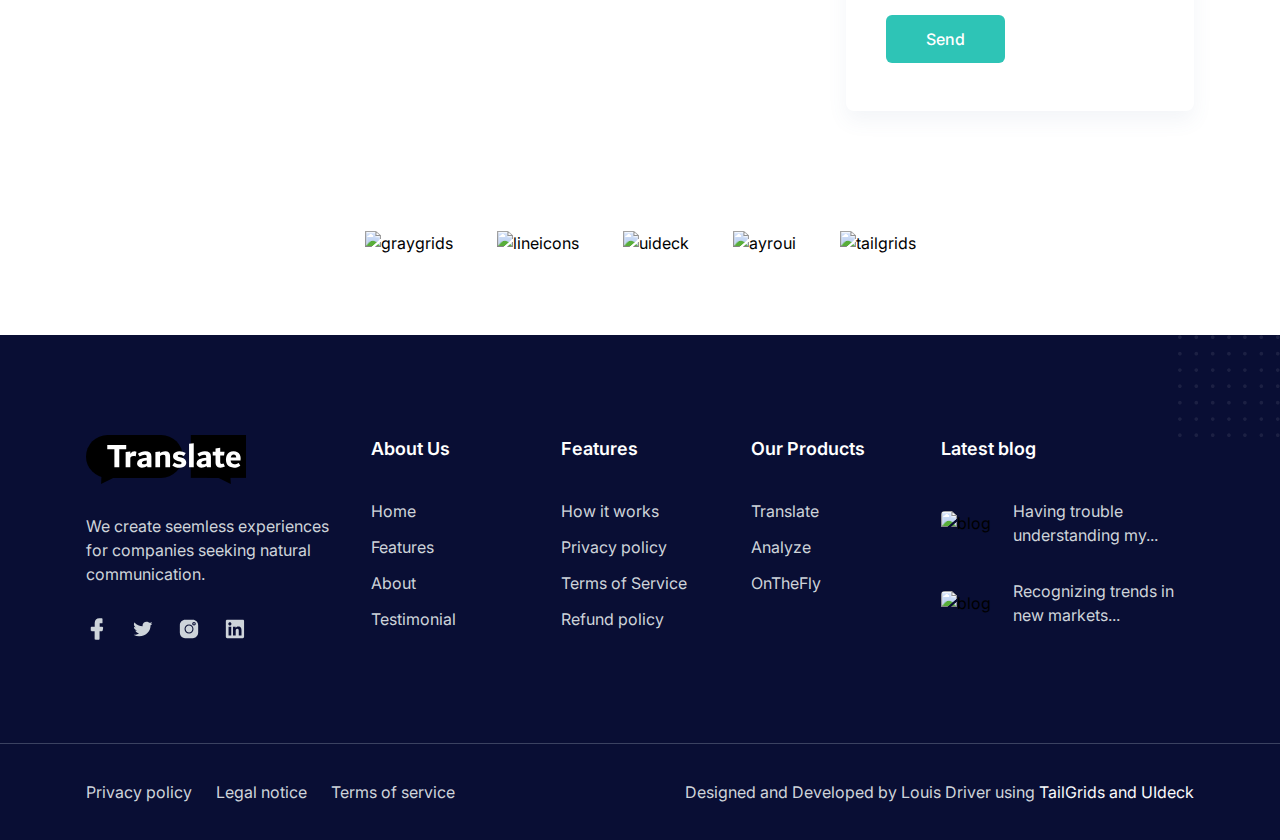
==== commit cd47f881: "Updated title and title logo" ====
--- a/index.html
+++ b/index.html
@@ -5,11 +5,11 @@
     <meta http-equiv="X-UA-Compatible" content="IE=edge" />
     <meta name="viewport" content="width=device-width, initial-scale=1.0" />
     <title>
-      Play | Free Tailwind CSS Template for Startup and SaaS By TailGrids
+      Translate by Louis
     </title>
     <link
       rel="shortcut icon"
-      href="assets/images/favicon.png"
+      href="assets/images/logo/translate-logo-colored.svg"
       type="image/x-icon"
     />
     <link rel="stylesheet" href="assets/css/swiper-bundle.min.css" />
@@ -102,7 +102,7 @@
                   </li>
                   <li class="group relative">
                     <a
-                      href="blog-grids.html"
+                      href="#blog"
                       class="ud-menu-scroll mx-8 flex py-2 text-base font-medium text-dark group-hover:text-primary dark:text-white lg:ml-7 lg:mr-0 lg:inline-flex lg:px-0 lg:py-6 lg:text-white lg:group-hover:text-white lg:group-hover:opacity-70 xl:ml-10"
                     >
                       Blog
@@ -4429,7 +4429,7 @@
     <!-- ====== Team Section End -->
 
     <!-- ====== Blog Section Start -->
-    <section class="bg-white pb-10 pt-20 dark:bg-dark lg:pb-20 lg:pt-[120px]">
+    <section id="blog" class="bg-white pb-10 pt-20 dark:bg-dark lg:pb-20 lg:pt-[120px]">
       <div class="container mx-auto">
         <div class="-mx-4 flex flex-wrap justify-center">
           <div class="w-full px-4">
@@ -4581,7 +4581,7 @@
                 <h2
                   class="max-w-[260px] text-[35px] font-semibold leading-[1.14] text-dark dark:text-white"
                 >
-                  Let's talk about your problem.
+                  Let's talk.
                 </h2>
               </div>
               <div class="mb-12 flex flex-wrap justify-between lg:mb-0">
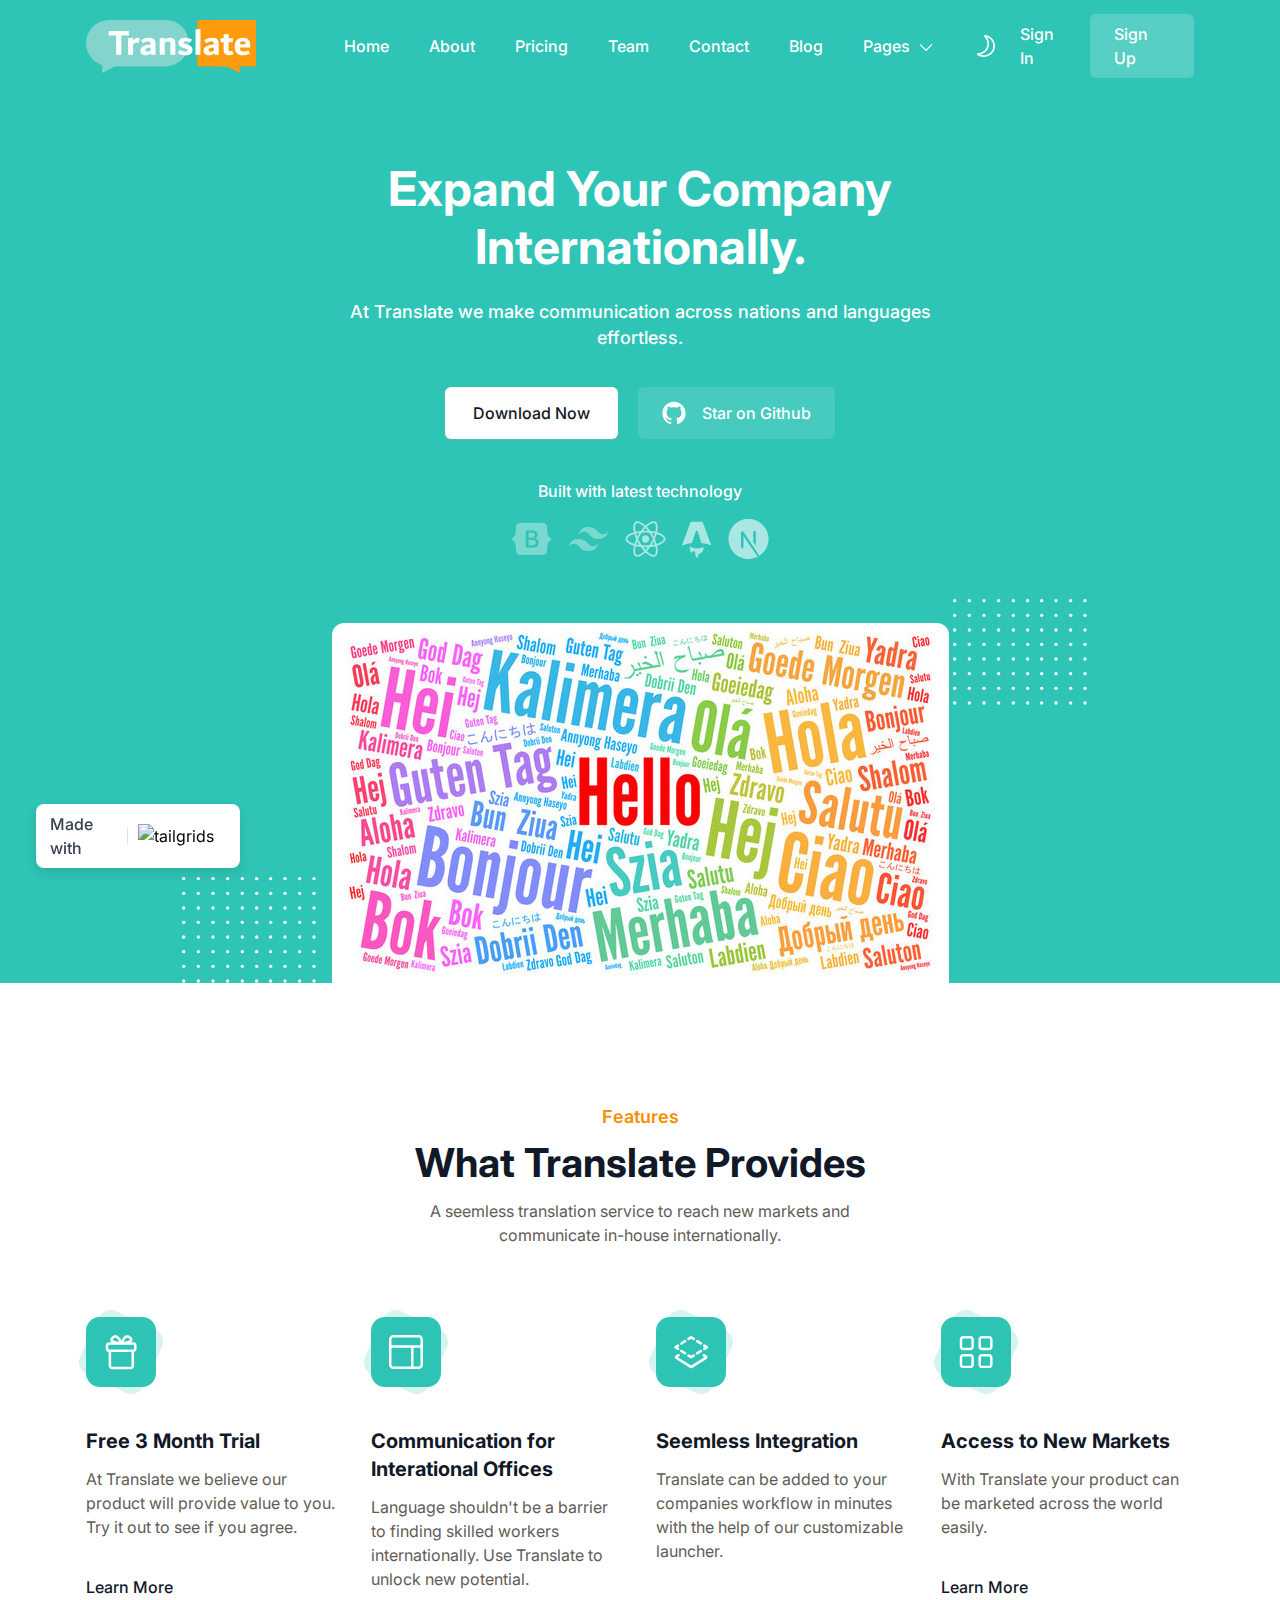
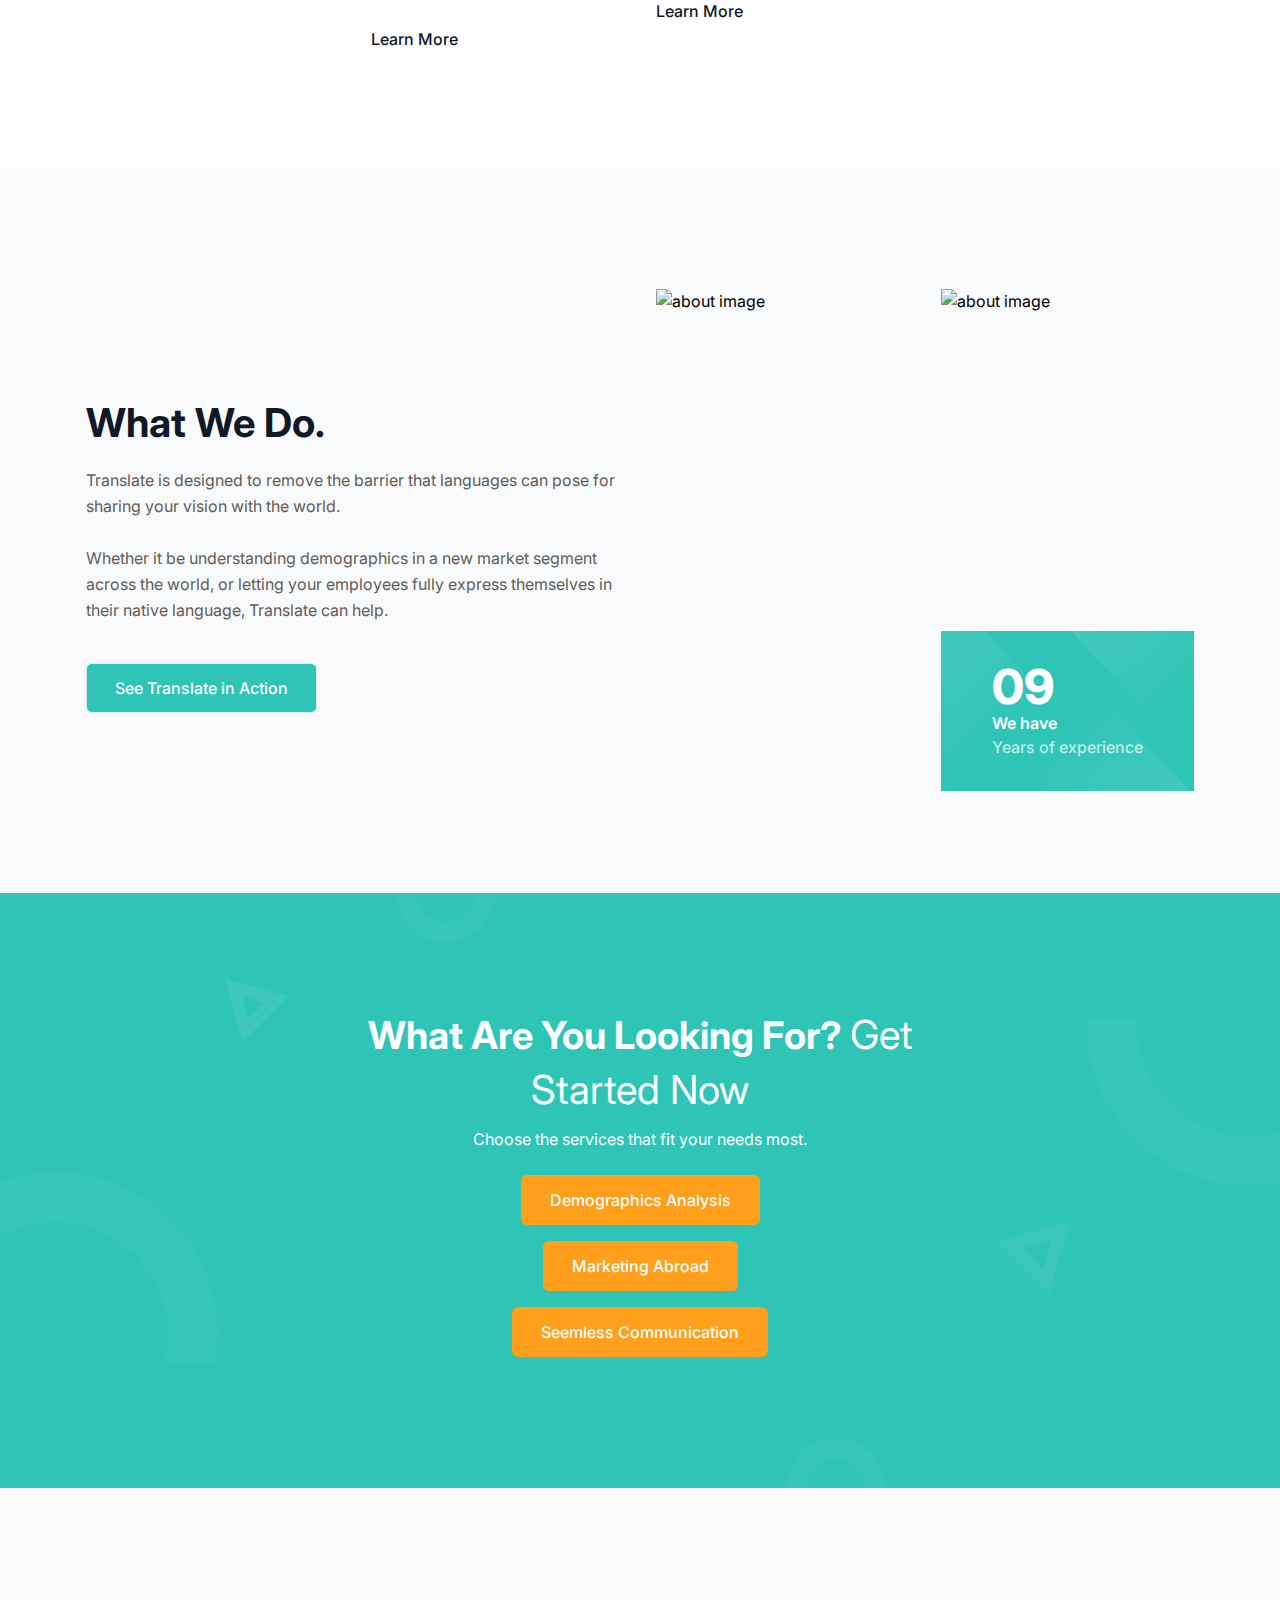
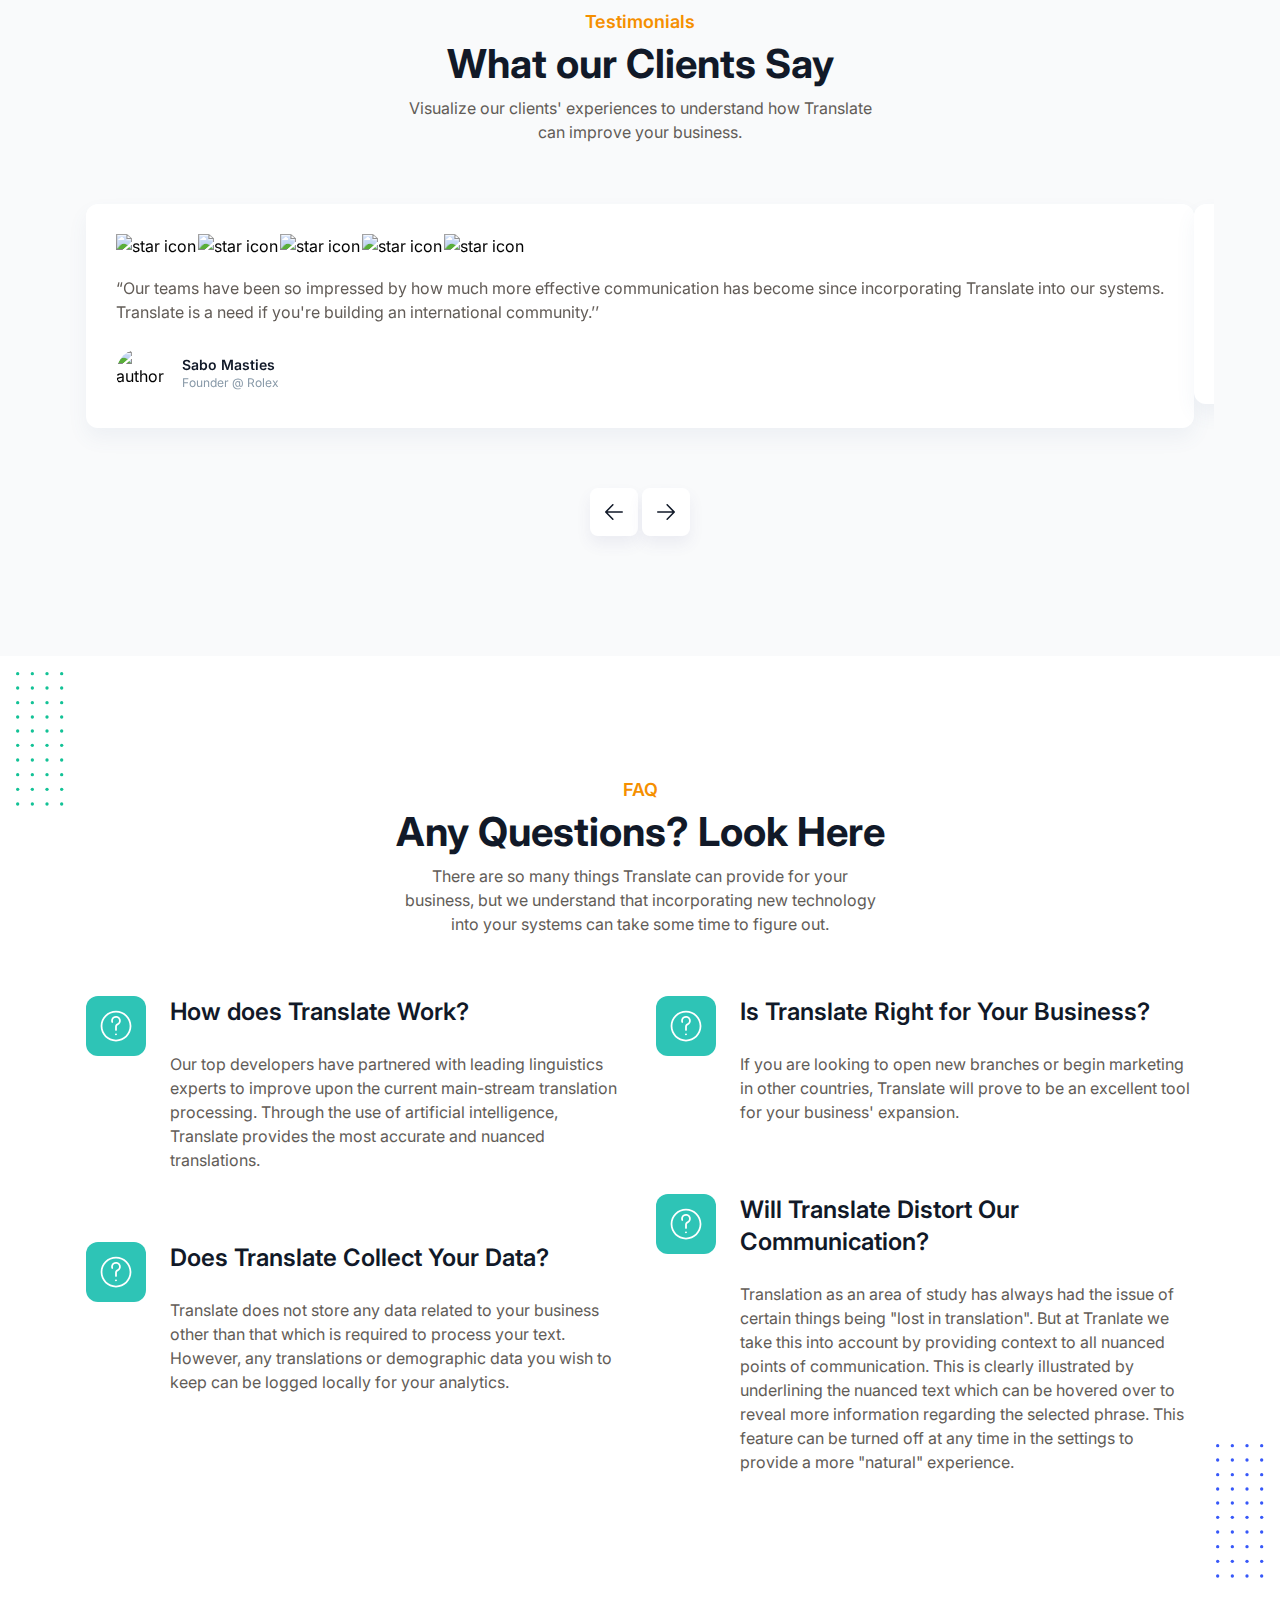
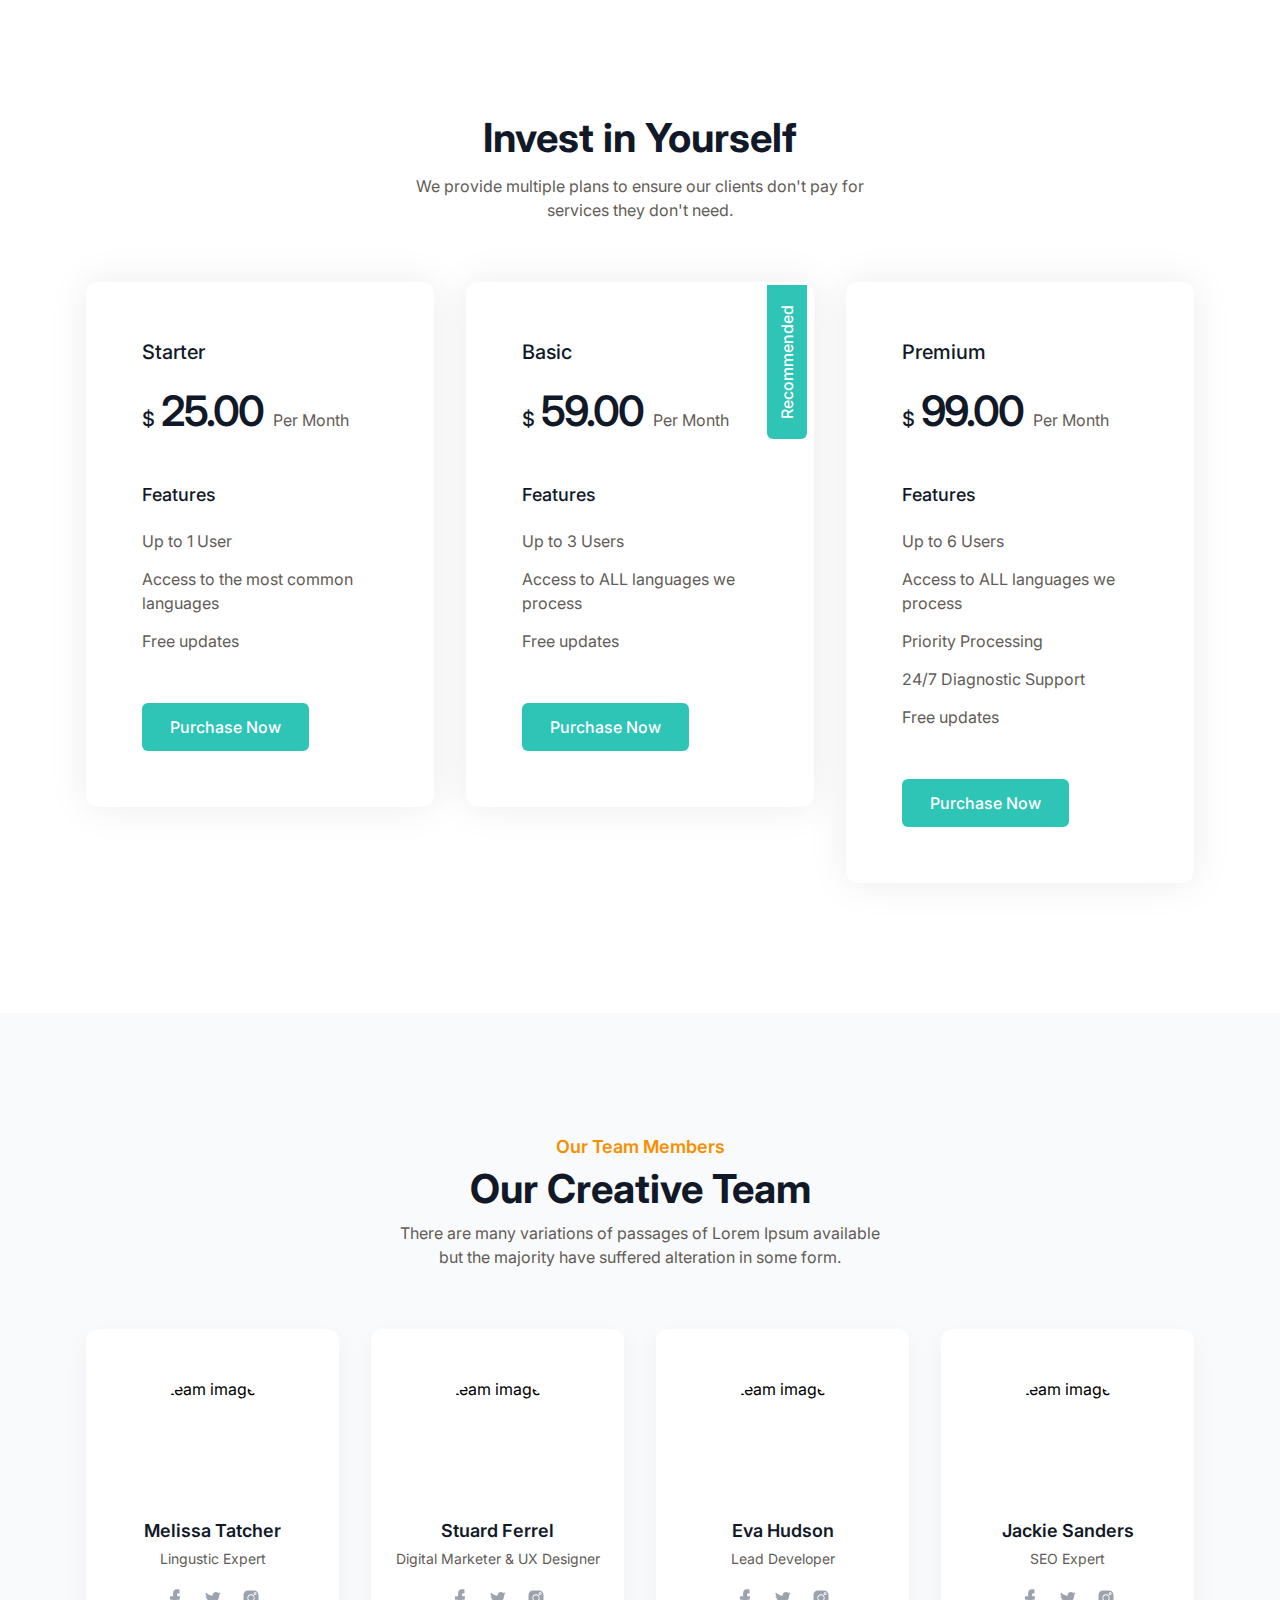
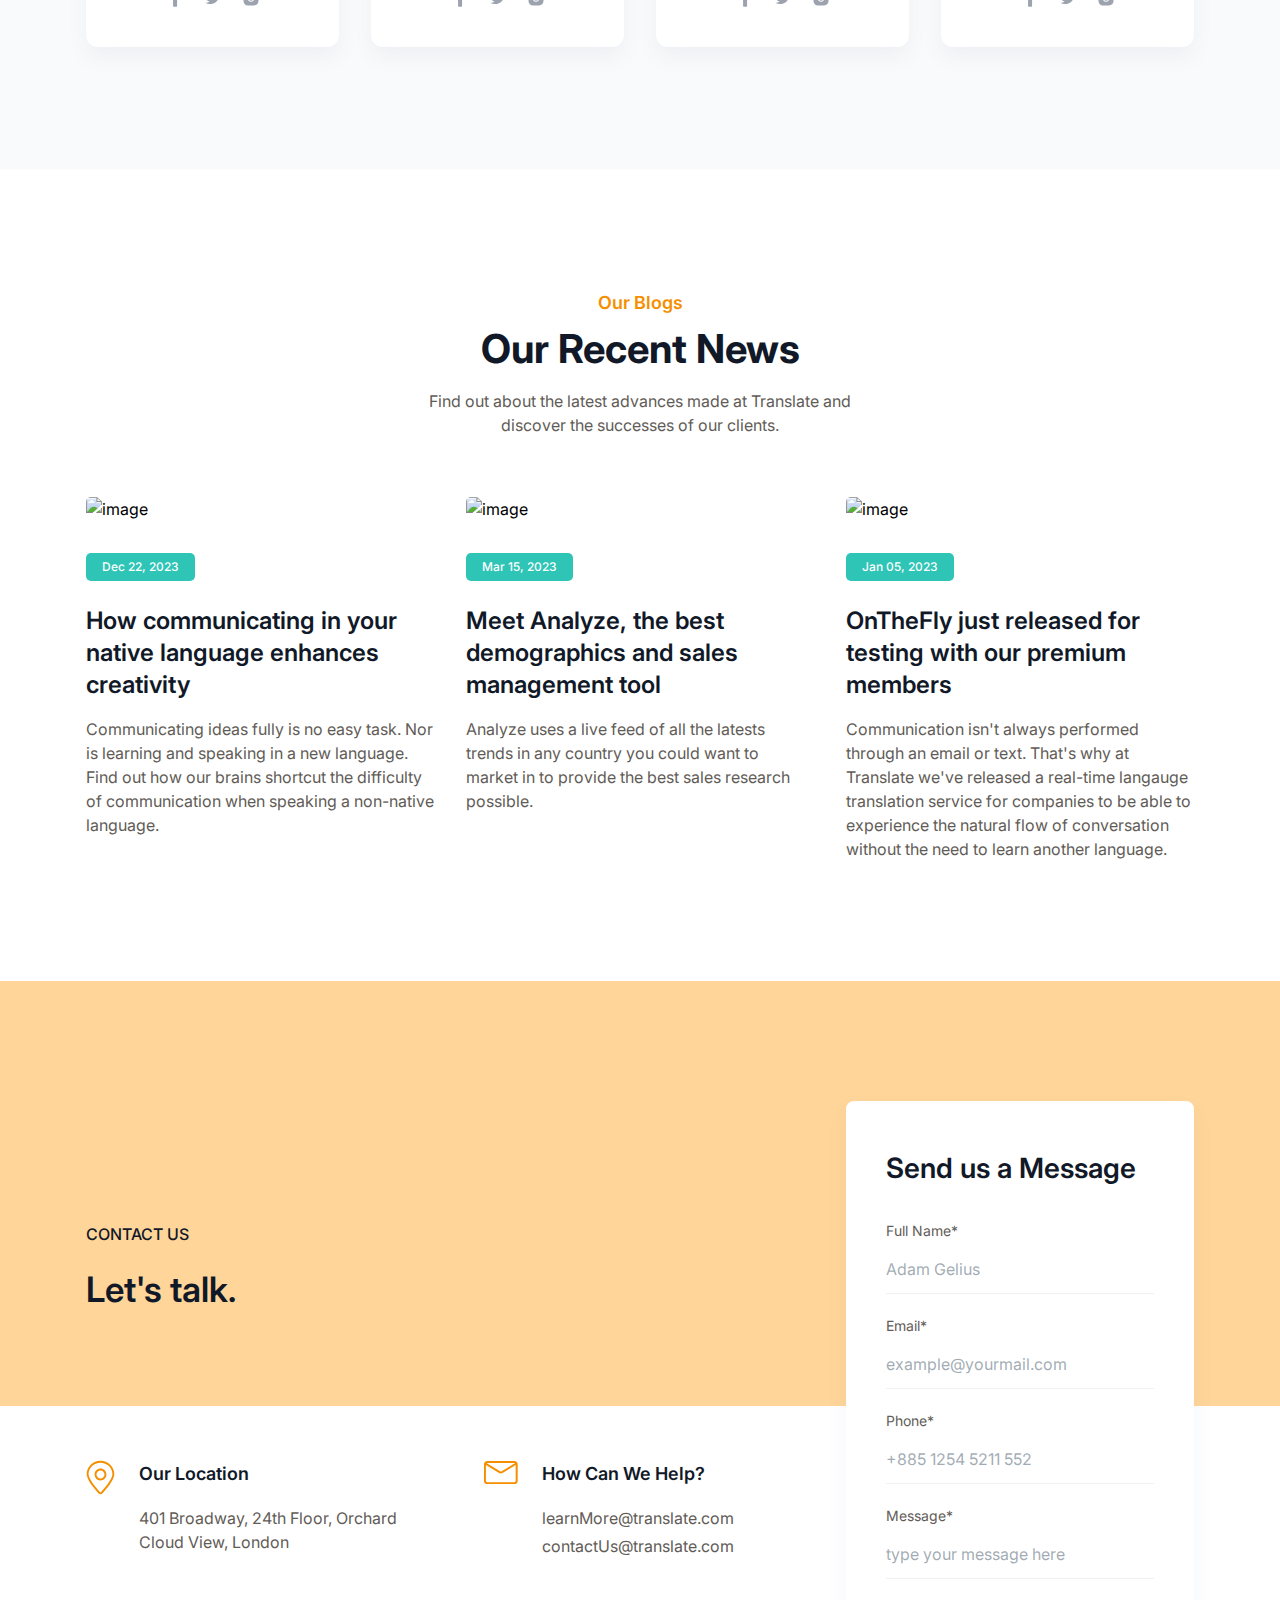
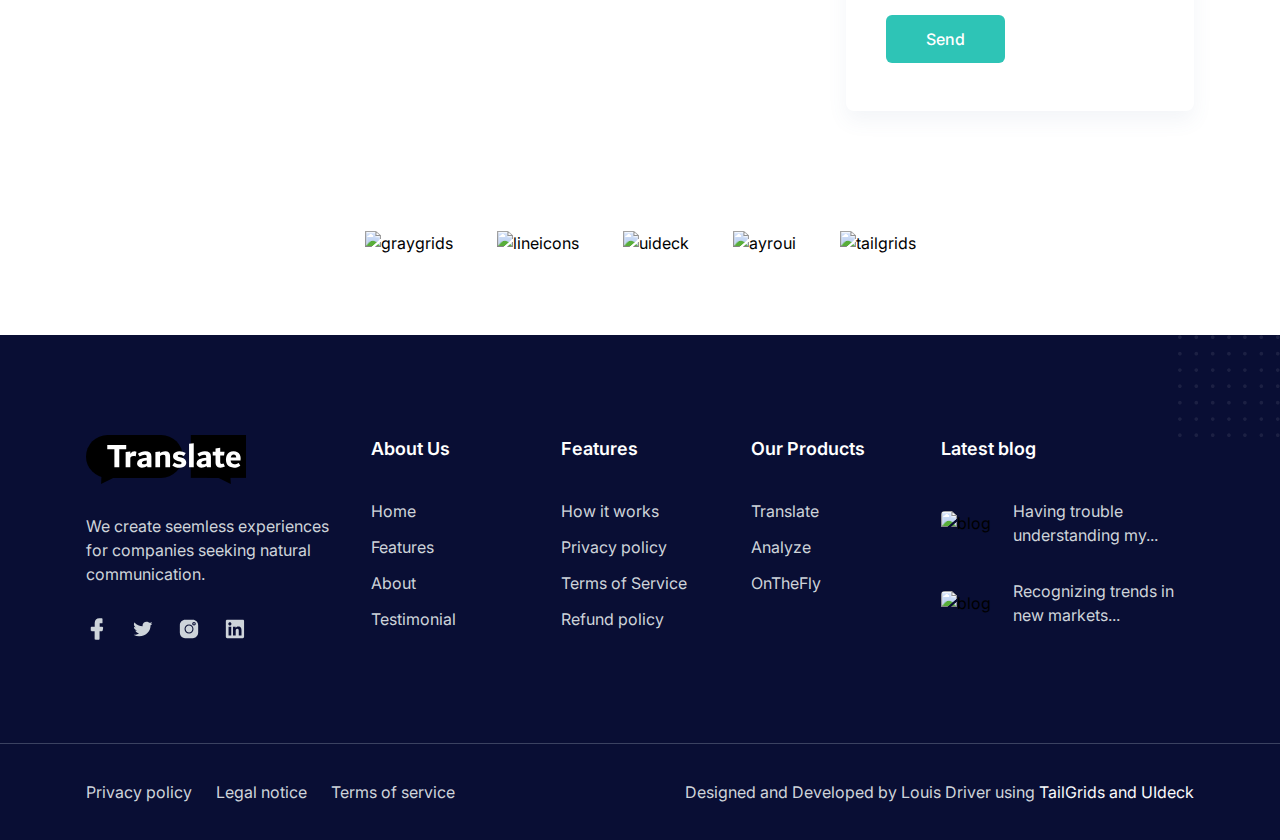
==== commit 12cf29cd: "Updated Testimonials and FAQs to be before pricing for better flow of information" ====
--- a/index.html
+++ b/index.html
@@ -2159,6 +2159,1152 @@
     </section>
     <!-- ====== CTA Section End -->
 
+    <!-- ====== Testimonial Section Start -->
+    <section
+    id="testimonials"
+    class="overflow-hidden bg-gray-1 py-20 dark:bg-dark-2 md:py-[120px]"
+    >
+      <div class="container mx-auto">
+        <div class="-mx-4 flex flex-wrap justify-center">
+          <div class="w-full px-4">
+            <div class="mx-auto mb-[60px] max-w-[485px] text-center">
+              <span class="mb-2 block text-lg font-semibold text-primary">
+                Testimonials
+              </span>
+              <h2
+                class="mb-3 text-3xl font-bold leading-[1.2] text-dark dark:text-white sm:text-4xl md:text-[40px]"
+              >
+                What our Clients Say
+              </h2>
+              <p class="text-base text-body-color dark:text-dark-6">
+                Visualize our clients' experiences to understand how Translate can improve your business.
+              </p>
+            </div>
+          </div>
+        </div>
+
+        <div class="-m-5">
+          <div class="swiper testimonial-carousel common-carousel p-5">
+            <div class="swiper-wrapper">
+              <div class="swiper-slide">
+                <div
+                  class="rounded-xl bg-white px-4 py-[30px] shadow-testimonial dark:bg-dark sm:px-[30px]"
+                >
+                  <div class="mb-[18px] flex items-center gap-[2px]">
+                    <img
+                      src="./assets/images/testimonials/icon-star.svg"
+                      alt="star icon"
+                    />
+                    <img
+                      src="./assets/images/testimonials/icon-star.svg"
+                      alt="star icon"
+                    />
+                    <img
+                      src="./assets/images/testimonials/icon-star.svg"
+                      alt="star icon"
+                    />
+                    <img
+                      src="./assets/images/testimonials/icon-star.svg"
+                      alt="star icon"
+                    />
+                    <img
+                      src="./assets/images/testimonials/icon-star.svg"
+                      alt="star icon"
+                    />
+                  </div>
+
+                  <p class="mb-6 text-base text-body-color dark:text-dark-6">
+                    “Our teams have been so impressed by how much more effective communication has become since incorporating Translate into our systems. Translate is a need if you're building an international community.’’
+                  </p>
+
+                  <a href="#" class="flex items-center gap-4">
+                    <div class="h-[50px] w-[50px] overflow-hidden rounded-full">
+                      <img
+                        src="./assets/images/testimonials/author-01.jpg"
+                        alt="author"
+                        class="h-[50px] w-[50px] overflow-hidden rounded-full"
+                      />
+                    </div>
+
+                    <div>
+                      <h3
+                        class="text-sm font-semibold text-dark dark:text-white"
+                      >
+                        Sabo Masties
+                      </h3>
+                      <p class="text-xs text-body-secondary">Founder @ Rolex</p>
+                    </div>
+                  </a>
+                </div>
+              </div>
+
+              <div class="swiper-slide">
+                <div
+                  class="rounded-xl bg-white px-4 py-[30px] shadow-testimonial dark:bg-dark sm:px-[30px]"
+                >
+                  <div class="mb-[18px] flex items-center gap-[2px]">
+                    <img
+                      src="./assets/images/testimonials/icon-star.svg"
+                      alt="star icon"
+                    />
+                    <img
+                      src="./assets/images/testimonials/icon-star.svg"
+                      alt="star icon"
+                    />
+                    <img
+                      src="./assets/images/testimonials/icon-star.svg"
+                      alt="star icon"
+                    />
+                    <img
+                      src="./assets/images/testimonials/icon-star.svg"
+                      alt="star icon"
+                    />
+                    <img
+                      src="./assets/images/testimonials/icon-star.svg"
+                      alt="star icon"
+                    />
+                  </div>
+
+                  <p class="mb-6 text-base text-body-color dark:text-dark-6">
+                    “Translate's ability to help our company capitalize on new international markets has increased our profits dramatically.’’
+                  </p>
+
+                  <a href="#" class="flex items-center gap-4">
+                    <div class="h-[50px] w-[50px] overflow-hidden rounded-full">
+                      <img
+                        src="./assets/images/testimonials/author-02.jpg"
+                        alt="author"
+                        class="h-[50px] w-[50px] overflow-hidden rounded-full"
+                      />
+                    </div>
+
+                    <div>
+                      <h3
+                        class="text-sm font-semibold text-dark dark:text-white"
+                      >
+                        Musharof Chowdhury
+                      </h3>
+                      <p class="text-xs text-body-secondary">
+                        Founder @ Ayro UI
+                      </p>
+                    </div>
+                  </a>
+                </div>
+              </div>
+
+              <div class="swiper-slide">
+                <div
+                  class="rounded-xl bg-white px-4 py-[30px] shadow-testimonial dark:bg-dark sm:px-[30px]"
+                >
+                  <div class="mb-[18px] flex items-center gap-[2px]">
+                    <img
+                      src="./assets/images/testimonials/icon-star.svg"
+                      alt="star icon"
+                    />
+                    <img
+                      src="./assets/images/testimonials/icon-star.svg"
+                      alt="star icon"
+                    />
+                    <img
+                      src="./assets/images/testimonials/icon-star.svg"
+                      alt="star icon"
+                    />
+                    <img
+                      src="./assets/images/testimonials/icon-star.svg"
+                      alt="star icon"
+                    />
+                    <img
+                      src="./assets/images/testimonials/icon-star.svg"
+                      alt="star icon"
+                    />
+                  </div>
+
+                  <p class="mb-6 text-base text-body-color dark:text-dark-6">
+                    “I don't know how we would have opened up our new branches in Brazil, India and Poland without Translate.
+                    The seemless communication it provides is unmatched in the industry.’’
+                  </p>
+
+                  <a href="#" class="flex items-center gap-4">
+                    <div class="h-[50px] w-[50px] overflow-hidden rounded-full">
+                      <img
+                        src="./assets/images/testimonials/author-03.jpg"
+                        alt="author"
+                        class="h-[50px] w-[50px] overflow-hidden rounded-full"
+                      />
+                    </div>
+
+                    <div>
+                      <h3
+                        class="text-sm font-semibold text-dark dark:text-white"
+                      >
+                        William Smith
+                      </h3>
+                      <p class="text-xs text-body-secondary">
+                        Founder @ Trorex
+                      </p>
+                    </div>
+                  </a>
+                </div>
+              </div>
+
+              <div class="swiper-slide">
+                <div
+                  class="rounded-xl bg-white px-4 py-[30px] shadow-testimonial dark:bg-dark sm:px-[30px]"
+                >
+                  <div class="mb-[18px] flex items-center gap-[2px]">
+                    <img
+                      src="./assets/images/testimonials/icon-star.svg"
+                      alt="star icon"
+                    />
+                    <img
+                      src="./assets/images/testimonials/icon-star.svg"
+                      alt="star icon"
+                    />
+                    <img
+                      src="./assets/images/testimonials/icon-star.svg"
+                      alt="star icon"
+                    />
+                    <img
+                      src="./assets/images/testimonials/icon-star.svg"
+                      alt="star icon"
+                    />
+                    <img
+                      src="./assets/images/testimonials/icon-star.svg"
+                      alt="star icon"
+                    />
+                  </div>
+
+                  <p class="mb-6 text-base text-body-color dark:text-dark-6">
+                    “Our members are so impressed. It's intuitive. It's clean.
+                    It's distraction free. If you're expanding your business to become a global force, get Translate now.’’
+                  </p>
+
+                  <a href="#" class="flex items-center gap-4">
+                    <div class="h-[50px] w-[50px] overflow-hidden rounded-full">
+                      <img
+                        src="./assets/images/testimonials/author-01.jpg"
+                        alt="author"
+                        class="h-[50px] w-[50px] overflow-hidden rounded-full"
+                      />
+                    </div>
+
+                    <div>
+                      <h3
+                        class="text-sm font-semibold text-dark dark:text-white"
+                      >
+                        Doug Dimmadome
+                      </h3>
+                      <p class="text-xs text-body-secondary">Founder @ Dimmadelphia Cable</p>
+                    </div>
+                  </a>
+                </div>
+              </div>
+
+              <div class="swiper-slide">
+                <div
+                  class="rounded-xl bg-white px-4 py-[30px] shadow-testimonial dark:bg-dark sm:px-[30px]"
+                >
+                  <div class="mb-[18px] flex items-center gap-[2px]">
+                    <img
+                      src="./assets/images/testimonials/icon-star.svg"
+                      alt="star icon"
+                    />
+                    <img
+                      src="./assets/images/testimonials/icon-star.svg"
+                      alt="star icon"
+                    />
+                    <img
+                      src="./assets/images/testimonials/icon-star.svg"
+                      alt="star icon"
+                    />
+                    <img
+                      src="./assets/images/testimonials/icon-star.svg"
+                      alt="star icon"
+                    />
+                    <img
+                      src="./assets/images/testimonials/icon-star.svg"
+                      alt="star icon"
+                    />
+                  </div>
+
+                  <p class="mb-6 text-base text-body-color dark:text-dark-6">
+                    “The good thing about boxing is that you don't need to talk. 
+                    But managing an international boxing company requires a lot more than that, 
+                    and that's where Translate comes in.’’
+                  </p>
+
+                  <a href="#" class="flex items-center gap-4">
+                    <div class="h-[50px] w-[50px] overflow-hidden rounded-full">
+                      <img
+                        src="./assets/images/testimonials/author-02.jpg"
+                        alt="author"
+                        class="h-[50px] w-[50px] overflow-hidden rounded-full"
+                      />
+                    </div>
+
+                    <div>
+                      <h3
+                        class="text-sm font-semibold text-dark dark:text-white"
+                      >
+                        Muhammad Ali
+                      </h3>
+                      <p class="text-xs text-body-secondary">
+                        Founder @ Gloves & Glory
+                      </p>
+                    </div>
+                  </a>
+                </div>
+              </div>
+
+              <div class="swiper-slide">
+                <div
+                  class="rounded-xl bg-white px-4 py-[30px] shadow-testimonial dark:bg-dark sm:px-[30px]"
+                >
+                  <div class="mb-[18px] flex items-center gap-[2px]">
+                    <img
+                      src="./assets/images/testimonials/icon-star.svg"
+                      alt="star icon"
+                    />
+                    <img
+                      src="./assets/images/testimonials/icon-star.svg"
+                      alt="star icon"
+                    />
+                    <img
+                      src="./assets/images/testimonials/icon-star.svg"
+                      alt="star icon"
+                    />
+                    <img
+                      src="./assets/images/testimonials/icon-star.svg"
+                      alt="star icon"
+                    />
+                    <img
+                      src="./assets/images/testimonials/icon-star.svg"
+                      alt="star icon"
+                    />
+                  </div>
+
+                  <p class="mb-6 text-base text-body-color dark:text-dark-6">
+                    “We didn't think that reaching across cultural boundaries would be so important when we founded USAA, 
+                    but Translate helped us seemlessly adjust to the new dynamics of the world we live in.’’
+                  </p>
+
+                  <a href="#" class="flex items-center gap-4">
+                    <div class="h-[50px] w-[50px] overflow-hidden rounded-full">
+                      <img
+                        src="./assets/images/testimonials/author-03.jpg"
+                        alt="author"
+                        class="h-[50px] w-[50px] overflow-hidden rounded-full"
+                      />
+                    </div>
+
+                    <div>
+                      <h3
+                        class="text-sm font-semibold text-dark dark:text-white"
+                      >
+                        George Washington
+                      </h3>
+                      <p class="text-xs text-body-secondary">
+                        Founder @ USAA
+                      </p>
+                    </div>
+                  </a>
+                </div>
+              </div>
+            </div>
+
+            <div class="mt-[60px] flex items-center justify-center gap-1">
+              <div class="swiper-button-prev">
+                <svg
+                  class="fill-current"
+                  width="22"
+                  height="22"
+                  viewBox="0 0 22 22"
+                  fill="none"
+                  xmlns="http://www.w3.org/2000/svg"
+                >
+                  <path
+                    d="M19.25 10.2437H4.57187L10.4156 4.29687C10.725 3.9875 10.725 3.50625 10.4156 3.19687C10.1062 2.8875 9.625 2.8875 9.31562 3.19687L2.2 10.4156C1.89062 10.725 1.89062 11.2063 2.2 11.5156L9.31562 18.7344C9.45312 18.8719 9.65937 18.975 9.86562 18.975C10.0719 18.975 10.2437 18.9062 10.4156 18.7687C10.725 18.4594 10.725 17.9781 10.4156 17.6688L4.60625 11.7906H19.25C19.6625 11.7906 20.0063 11.4469 20.0063 11.0344C20.0063 10.5875 19.6625 10.2437 19.25 10.2437Z"
+                  />
+                </svg>
+              </div>
+
+              <div class="swiper-button-next">
+                <svg
+                  class="fill-current"
+                  width="22"
+                  height="22"
+                  viewBox="0 0 22 22"
+                  fill="none"
+                  xmlns="http://www.w3.org/2000/svg"
+                >
+                  <path
+                    d="M19.8 10.45L12.6844 3.2313C12.375 2.92192 11.8938 2.92192 11.5844 3.2313C11.275 3.54067 11.275 4.02192 11.5844 4.3313L17.3594 10.2094H2.75C2.3375 10.2094 1.99375 10.5532 1.99375 10.9657C1.99375 11.3782 2.3375 11.7563 2.75 11.7563H17.4281L11.5844 17.7032C11.275 18.0126 11.275 18.4938 11.5844 18.8032C11.7219 18.9407 11.9281 19.0094 12.1344 19.0094C12.3406 19.0094 12.5469 18.9407 12.6844 18.7688L19.8 11.55C20.1094 11.2407 20.1094 10.7594 19.8 10.45Z"
+                  />
+                </svg>
+              </div>
+            </div>
+          </div>
+        </div>
+      </div>
+    </section>
+    <!-- ====== Testimonial Section End -->
+
+    <!-- ====== FAQ Section Start -->
+    <section
+      class="relative z-20 overflow-hidden bg-white pb-8 pt-20 dark:bg-dark lg:pb-[50px] lg:pt-[120px]"
+    >
+      <div class="container mx-auto">
+        <div class="-mx-4 flex flex-wrap">
+          <div class="w-full px-4">
+            <div class="mx-auto mb-[60px] max-w-[520px] text-center">
+              <span class="mb-2 block text-lg font-semibold text-primary">
+                FAQ
+              </span>
+              <h2
+                class="mb-3 text-3xl font-bold leading-[1.2] text-dark dark:text-white sm:text-4xl md:text-[40px]"
+              >
+                Any Questions? Look Here
+              </h2>
+              <p
+                class="mx-auto max-w-[485px] text-base text-body-color dark:text-dark-6"
+              >
+                There are so many things Translate can provide for your business, but we understand 
+                that incorporating new technology into your systems can take some time to figure out. 
+              </p>
+            </div>
+          </div>
+        </div>
+        <div class="-mx-4 flex flex-wrap">
+          <div class="w-full px-4 lg:w-1/2">
+            <div class="mb-12 flex lg:mb-[70px]">
+              <div
+                class="mr-4 flex h-[50px] w-full max-w-[50px] items-center justify-center rounded-xl bg-primary text-white sm:mr-6 sm:h-[60px] sm:max-w-[60px]"
+              >
+                <svg
+                  width="32"
+                  height="32"
+                  viewBox="0 0 34 34"
+                  class="fill-current"
+                >
+                  <path
+                    d="M17.0008 0.690674C7.96953 0.690674 0.691406 7.9688 0.691406 17C0.691406 26.0313 7.96953 33.3625 17.0008 33.3625C26.032 33.3625 33.3633 26.0313 33.3633 17C33.3633 7.9688 26.032 0.690674 17.0008 0.690674ZM17.0008 31.5032C9.03203 31.5032 2.55078 24.9688 2.55078 17C2.55078 9.0313 9.03203 2.55005 17.0008 2.55005C24.9695 2.55005 31.5039 9.0313 31.5039 17C31.5039 24.9688 24.9695 31.5032 17.0008 31.5032Z"
+                  />
+                  <path
+                    d="M17.9039 6.32194C16.3633 6.05631 14.8227 6.48131 13.707 7.43756C12.5383 8.39381 11.8477 9.82819 11.8477 11.3688C11.8477 11.9532 11.9539 12.5376 12.1664 13.0688C12.3258 13.5469 12.857 13.8126 13.3352 13.6532C13.8133 13.4938 14.0789 12.9626 13.9195 12.4844C13.8133 12.1126 13.707 11.7938 13.707 11.3688C13.707 10.4126 14.132 9.50944 14.8758 8.87194C15.6195 8.23444 16.5758 7.96881 17.5852 8.18131C18.9133 8.39381 19.9758 9.50944 20.1883 10.7844C20.4539 12.3251 19.657 13.8126 18.2227 14.3969C16.8945 14.9282 16.0445 16.2563 16.0445 17.7969V21.1969C16.0445 21.7282 16.4695 22.1532 17.0008 22.1532C17.532 22.1532 17.957 21.7282 17.957 21.1969V17.7969C17.957 17.0532 18.382 16.3626 18.9664 16.1501C21.1977 15.2469 22.4727 12.9094 22.0477 10.4657C21.6758 8.39381 19.9758 6.69381 17.9039 6.32194Z"
+                  />
+                  <path
+                    d="M17.0531 24.8625H16.8937C16.3625 24.8625 15.9375 25.2875 15.9375 25.8188C15.9375 26.35 16.3625 26.7751 16.8937 26.7751H17.0531C17.5844 26.7751 18.0094 26.35 18.0094 25.8188C18.0094 25.2875 17.5844 24.8625 17.0531 24.8625Z"
+                  />
+                </svg>
+              </div>
+              <div class="w-full">
+                <h3
+                  class="mb-6 text-xl font-semibold text-dark dark:text-white sm:text-2xl lg:text-xl xl:text-2xl"
+                >
+                  How does Translate Work?
+                </h3>
+                <p class="text-base text-body-color dark:text-dark-6">
+                  Our top developers have partnered with leading linguistics experts to improve upon the 
+                  current main-stream translation processing. Through the use of artificial intelligence, 
+                  Translate provides the most accurate and nuanced translations. 
+                </p>
+              </div>
+            </div>
+            <div class="mb-12 flex lg:mb-[70px]">
+              <div
+                class="mr-4 flex h-[50px] w-full max-w-[50px] items-center justify-center rounded-xl bg-primary text-white sm:mr-6 sm:h-[60px] sm:max-w-[60px]"
+              >
+                <svg
+                  width="32"
+                  height="32"
+                  viewBox="0 0 34 34"
+                  class="fill-current"
+                >
+                  <path
+                    d="M17.0008 0.690674C7.96953 0.690674 0.691406 7.9688 0.691406 17C0.691406 26.0313 7.96953 33.3625 17.0008 33.3625C26.032 33.3625 33.3633 26.0313 33.3633 17C33.3633 7.9688 26.032 0.690674 17.0008 0.690674ZM17.0008 31.5032C9.03203 31.5032 2.55078 24.9688 2.55078 17C2.55078 9.0313 9.03203 2.55005 17.0008 2.55005C24.9695 2.55005 31.5039 9.0313 31.5039 17C31.5039 24.9688 24.9695 31.5032 17.0008 31.5032Z"
+                  />
+                  <path
+                    d="M17.9039 6.32194C16.3633 6.05631 14.8227 6.48131 13.707 7.43756C12.5383 8.39381 11.8477 9.82819 11.8477 11.3688C11.8477 11.9532 11.9539 12.5376 12.1664 13.0688C12.3258 13.5469 12.857 13.8126 13.3352 13.6532C13.8133 13.4938 14.0789 12.9626 13.9195 12.4844C13.8133 12.1126 13.707 11.7938 13.707 11.3688C13.707 10.4126 14.132 9.50944 14.8758 8.87194C15.6195 8.23444 16.5758 7.96881 17.5852 8.18131C18.9133 8.39381 19.9758 9.50944 20.1883 10.7844C20.4539 12.3251 19.657 13.8126 18.2227 14.3969C16.8945 14.9282 16.0445 16.2563 16.0445 17.7969V21.1969C16.0445 21.7282 16.4695 22.1532 17.0008 22.1532C17.532 22.1532 17.957 21.7282 17.957 21.1969V17.7969C17.957 17.0532 18.382 16.3626 18.9664 16.1501C21.1977 15.2469 22.4727 12.9094 22.0477 10.4657C21.6758 8.39381 19.9758 6.69381 17.9039 6.32194Z"
+                  />
+                  <path
+                    d="M17.0531 24.8625H16.8937C16.3625 24.8625 15.9375 25.2875 15.9375 25.8188C15.9375 26.35 16.3625 26.7751 16.8937 26.7751H17.0531C17.5844 26.7751 18.0094 26.35 18.0094 25.8188C18.0094 25.2875 17.5844 24.8625 17.0531 24.8625Z"
+                  />
+                </svg>
+              </div>
+              <div class="w-full">
+                <h3
+                  class="mb-6 text-xl font-semibold text-dark dark:text-white sm:text-2xl lg:text-xl xl:text-2xl"
+                >
+                  Does Translate Collect Your Data?
+                </h3>
+                <p class="text-base text-body-color dark:text-dark-6">
+                  Translate does not store any data related to your business other than that which is required to 
+                  process your text. However, any translations or demographic data you wish to keep can be logged locally
+                  for your analytics. 
+                </p>
+              </div>
+            </div>
+          </div>
+          <div class="w-full px-4 lg:w-1/2">
+            <div class="mb-12 flex lg:mb-[70px]">
+              <div
+                class="mr-4 flex h-[50px] w-full max-w-[50px] items-center justify-center rounded-xl bg-primary text-white sm:mr-6 sm:h-[60px] sm:max-w-[60px]"
+              >
+                <svg
+                  width="32"
+                  height="32"
+                  viewBox="0 0 34 34"
+                  class="fill-current"
+                >
+                  <path
+                    d="M17.0008 0.690674C7.96953 0.690674 0.691406 7.9688 0.691406 17C0.691406 26.0313 7.96953 33.3625 17.0008 33.3625C26.032 33.3625 33.3633 26.0313 33.3633 17C33.3633 7.9688 26.032 0.690674 17.0008 0.690674ZM17.0008 31.5032C9.03203 31.5032 2.55078 24.9688 2.55078 17C2.55078 9.0313 9.03203 2.55005 17.0008 2.55005C24.9695 2.55005 31.5039 9.0313 31.5039 17C31.5039 24.9688 24.9695 31.5032 17.0008 31.5032Z"
+                  />
+                  <path
+                    d="M17.9039 6.32194C16.3633 6.05631 14.8227 6.48131 13.707 7.43756C12.5383 8.39381 11.8477 9.82819 11.8477 11.3688C11.8477 11.9532 11.9539 12.5376 12.1664 13.0688C12.3258 13.5469 12.857 13.8126 13.3352 13.6532C13.8133 13.4938 14.0789 12.9626 13.9195 12.4844C13.8133 12.1126 13.707 11.7938 13.707 11.3688C13.707 10.4126 14.132 9.50944 14.8758 8.87194C15.6195 8.23444 16.5758 7.96881 17.5852 8.18131C18.9133 8.39381 19.9758 9.50944 20.1883 10.7844C20.4539 12.3251 19.657 13.8126 18.2227 14.3969C16.8945 14.9282 16.0445 16.2563 16.0445 17.7969V21.1969C16.0445 21.7282 16.4695 22.1532 17.0008 22.1532C17.532 22.1532 17.957 21.7282 17.957 21.1969V17.7969C17.957 17.0532 18.382 16.3626 18.9664 16.1501C21.1977 15.2469 22.4727 12.9094 22.0477 10.4657C21.6758 8.39381 19.9758 6.69381 17.9039 6.32194Z"
+                  />
+                  <path
+                    d="M17.0531 24.8625H16.8937C16.3625 24.8625 15.9375 25.2875 15.9375 25.8188C15.9375 26.35 16.3625 26.7751 16.8937 26.7751H17.0531C17.5844 26.7751 18.0094 26.35 18.0094 25.8188C18.0094 25.2875 17.5844 24.8625 17.0531 24.8625Z"
+                  />
+                </svg>
+              </div>
+              <div class="w-full">
+                <h3
+                  class="mb-6 text-xl font-semibold text-dark dark:text-white sm:text-2xl lg:text-xl xl:text-2xl"
+                >
+                  Is Translate Right for Your Business?
+                </h3>
+                <p class="text-base text-body-color dark:text-dark-6">
+                  If you are looking to open new branches or begin marketing in other countries, 
+                  Translate will prove to be an excellent tool for your business' expansion.
+                </p>
+              </div>
+            </div>
+            <div class="mb-12 flex lg:mb-[70px]">
+              <div
+                class="mr-4 flex h-[50px] w-full max-w-[50px] items-center justify-center rounded-xl bg-primary text-white sm:mr-6 sm:h-[60px] sm:max-w-[60px]"
+              >
+                <svg
+                  width="32"
+                  height="32"
+                  viewBox="0 0 34 34"
+                  class="fill-current"
+                >
+                  <path
+                    d="M17.0008 0.690674C7.96953 0.690674 0.691406 7.9688 0.691406 17C0.691406 26.0313 7.96953 33.3625 17.0008 33.3625C26.032 33.3625 33.3633 26.0313 33.3633 17C33.3633 7.9688 26.032 0.690674 17.0008 0.690674ZM17.0008 31.5032C9.03203 31.5032 2.55078 24.9688 2.55078 17C2.55078 9.0313 9.03203 2.55005 17.0008 2.55005C24.9695 2.55005 31.5039 9.0313 31.5039 17C31.5039 24.9688 24.9695 31.5032 17.0008 31.5032Z"
+                  />
+                  <path
+                    d="M17.9039 6.32194C16.3633 6.05631 14.8227 6.48131 13.707 7.43756C12.5383 8.39381 11.8477 9.82819 11.8477 11.3688C11.8477 11.9532 11.9539 12.5376 12.1664 13.0688C12.3258 13.5469 12.857 13.8126 13.3352 13.6532C13.8133 13.4938 14.0789 12.9626 13.9195 12.4844C13.8133 12.1126 13.707 11.7938 13.707 11.3688C13.707 10.4126 14.132 9.50944 14.8758 8.87194C15.6195 8.23444 16.5758 7.96881 17.5852 8.18131C18.9133 8.39381 19.9758 9.50944 20.1883 10.7844C20.4539 12.3251 19.657 13.8126 18.2227 14.3969C16.8945 14.9282 16.0445 16.2563 16.0445 17.7969V21.1969C16.0445 21.7282 16.4695 22.1532 17.0008 22.1532C17.532 22.1532 17.957 21.7282 17.957 21.1969V17.7969C17.957 17.0532 18.382 16.3626 18.9664 16.1501C21.1977 15.2469 22.4727 12.9094 22.0477 10.4657C21.6758 8.39381 19.9758 6.69381 17.9039 6.32194Z"
+                  />
+                  <path
+                    d="M17.0531 24.8625H16.8937C16.3625 24.8625 15.9375 25.2875 15.9375 25.8188C15.9375 26.35 16.3625 26.7751 16.8937 26.7751H17.0531C17.5844 26.7751 18.0094 26.35 18.0094 25.8188C18.0094 25.2875 17.5844 24.8625 17.0531 24.8625Z"
+                  />
+                </svg>
+              </div>
+              <div class="w-full">
+                <h3
+                  class="mb-6 text-xl font-semibold text-dark dark:text-white sm:text-2xl lg:text-xl xl:text-2xl"
+                >
+                  Will Translate Distort Our Communication?
+                </h3>
+                <p class="text-base text-body-color dark:text-dark-6">
+                  Translation as an area of study has always had the issue of certain things being 
+                  "lost in translation". But at Tranlate we take this into account by providing context
+                  to all nuanced points of communication. This is clearly illustrated by 
+                    <a>underlining the nuanced text</a>
+                  which can be hovered over to reveal more information regarding the selected phrase.
+                  This feature can be turned off at any time in the settings to provide a more "natural"
+                  experience. 
+                </p>
+              </div>
+            </div>
+          </div>
+        </div>
+      </div>
+      <div>
+        <span class="absolute left-4 top-4 -z-[1]">
+          <svg
+            width="48"
+            height="134"
+            viewBox="0 0 48 134"
+            fill="none"
+            xmlns="http://www.w3.org/2000/svg"
+          >
+            <circle
+              cx="45.6673"
+              cy="132"
+              r="1.66667"
+              transform="rotate(180 45.6673 132)"
+              fill="#13C296"
+            />
+            <circle
+              cx="45.6673"
+              cy="117.333"
+              r="1.66667"
+              transform="rotate(180 45.6673 117.333)"
+              fill="#13C296"
+            />
+            <circle
+              cx="45.6673"
+              cy="102.667"
+              r="1.66667"
+              transform="rotate(180 45.6673 102.667)"
+              fill="#13C296"
+            />
+            <circle
+              cx="45.6673"
+              cy="88.0001"
+              r="1.66667"
+              transform="rotate(180 45.6673 88.0001)"
+              fill="#13C296"
+            />
+            <circle
+              cx="45.6673"
+              cy="73.3335"
+              r="1.66667"
+              transform="rotate(180 45.6673 73.3335)"
+              fill="#13C296"
+            />
+            <circle
+              cx="45.6673"
+              cy="45.0001"
+              r="1.66667"
+              transform="rotate(180 45.6673 45.0001)"
+              fill="#13C296"
+            />
+            <circle
+              cx="45.6673"
+              cy="16.0001"
+              r="1.66667"
+              transform="rotate(180 45.6673 16.0001)"
+              fill="#13C296"
+            />
+            <circle
+              cx="45.6673"
+              cy="59.0001"
+              r="1.66667"
+              transform="rotate(180 45.6673 59.0001)"
+              fill="#13C296"
+            />
+            <circle
+              cx="45.6673"
+              cy="30.6668"
+              r="1.66667"
+              transform="rotate(180 45.6673 30.6668)"
+              fill="#13C296"
+            />
+            <circle
+              cx="45.6673"
+              cy="1.66683"
+              r="1.66667"
+              transform="rotate(180 45.6673 1.66683)"
+              fill="#13C296"
+            />
+            <circle
+              cx="31.0013"
+              cy="132"
+              r="1.66667"
+              transform="rotate(180 31.0013 132)"
+              fill="#13C296"
+            />
+            <circle
+              cx="31.0013"
+              cy="117.333"
+              r="1.66667"
+              transform="rotate(180 31.0013 117.333)"
+              fill="#13C296"
+            />
+            <circle
+              cx="31.0013"
+              cy="102.667"
+              r="1.66667"
+              transform="rotate(180 31.0013 102.667)"
+              fill="#13C296"
+            />
+            <circle
+              cx="31.0013"
+              cy="88.0001"
+              r="1.66667"
+              transform="rotate(180 31.0013 88.0001)"
+              fill="#13C296"
+            />
+            <circle
+              cx="31.0013"
+              cy="73.3335"
+              r="1.66667"
+              transform="rotate(180 31.0013 73.3335)"
+              fill="#13C296"
+            />
+            <circle
+              cx="31.0013"
+              cy="45.0001"
+              r="1.66667"
+              transform="rotate(180 31.0013 45.0001)"
+              fill="#13C296"
+            />
+            <circle
+              cx="31.0013"
+              cy="16.0001"
+              r="1.66667"
+              transform="rotate(180 31.0013 16.0001)"
+              fill="#13C296"
+            />
+            <circle
+              cx="31.0013"
+              cy="59.0001"
+              r="1.66667"
+              transform="rotate(180 31.0013 59.0001)"
+              fill="#13C296"
+            />
+            <circle
+              cx="31.0013"
+              cy="30.6668"
+              r="1.66667"
+              transform="rotate(180 31.0013 30.6668)"
+              fill="#13C296"
+            />
+            <circle
+              cx="31.0013"
+              cy="1.66683"
+              r="1.66667"
+              transform="rotate(180 31.0013 1.66683)"
+              fill="#13C296"
+            />
+            <circle
+              cx="16.3333"
+              cy="132"
+              r="1.66667"
+              transform="rotate(180 16.3333 132)"
+              fill="#13C296"
+            />
+            <circle
+              cx="16.3333"
+              cy="117.333"
+              r="1.66667"
+              transform="rotate(180 16.3333 117.333)"
+              fill="#13C296"
+            />
+            <circle
+              cx="16.3333"
+              cy="102.667"
+              r="1.66667"
+              transform="rotate(180 16.3333 102.667)"
+              fill="#13C296"
+            />
+            <circle
+              cx="16.3333"
+              cy="88.0001"
+              r="1.66667"
+              transform="rotate(180 16.3333 88.0001)"
+              fill="#13C296"
+            />
+            <circle
+              cx="16.3333"
+              cy="73.3335"
+              r="1.66667"
+              transform="rotate(180 16.3333 73.3335)"
+              fill="#13C296"
+            />
+            <circle
+              cx="16.3333"
+              cy="45.0001"
+              r="1.66667"
+              transform="rotate(180 16.3333 45.0001)"
+              fill="#13C296"
+            />
+            <circle
+              cx="16.3333"
+              cy="16.0001"
+              r="1.66667"
+              transform="rotate(180 16.3333 16.0001)"
+              fill="#13C296"
+            />
+            <circle
+              cx="16.3333"
+              cy="59.0001"
+              r="1.66667"
+              transform="rotate(180 16.3333 59.0001)"
+              fill="#13C296"
+            />
+            <circle
+              cx="16.3333"
+              cy="30.6668"
+              r="1.66667"
+              transform="rotate(180 16.3333 30.6668)"
+              fill="#13C296"
+            />
+            <circle
+              cx="16.3333"
+              cy="1.66683"
+              r="1.66667"
+              transform="rotate(180 16.3333 1.66683)"
+              fill="#13C296"
+            />
+            <circle
+              cx="1.66732"
+              cy="132"
+              r="1.66667"
+              transform="rotate(180 1.66732 132)"
+              fill="#13C296"
+            />
+            <circle
+              cx="1.66732"
+              cy="117.333"
+              r="1.66667"
+              transform="rotate(180 1.66732 117.333)"
+              fill="#13C296"
+            />
+            <circle
+              cx="1.66732"
+              cy="102.667"
+              r="1.66667"
+              transform="rotate(180 1.66732 102.667)"
+              fill="#13C296"
+            />
+            <circle
+              cx="1.66732"
+              cy="88.0001"
+              r="1.66667"
+              transform="rotate(180 1.66732 88.0001)"
+              fill="#13C296"
+            />
+            <circle
+              cx="1.66732"
+              cy="73.3335"
+              r="1.66667"
+              transform="rotate(180 1.66732 73.3335)"
+              fill="#13C296"
+            />
+            <circle
+              cx="1.66732"
+              cy="45.0001"
+              r="1.66667"
+              transform="rotate(180 1.66732 45.0001)"
+              fill="#13C296"
+            />
+            <circle
+              cx="1.66732"
+              cy="16.0001"
+              r="1.66667"
+              transform="rotate(180 1.66732 16.0001)"
+              fill="#13C296"
+            />
+            <circle
+              cx="1.66732"
+              cy="59.0001"
+              r="1.66667"
+              transform="rotate(180 1.66732 59.0001)"
+              fill="#13C296"
+            />
+            <circle
+              cx="1.66732"
+              cy="30.6668"
+              r="1.66667"
+              transform="rotate(180 1.66732 30.6668)"
+              fill="#13C296"
+            />
+            <circle
+              cx="1.66732"
+              cy="1.66683"
+              r="1.66667"
+              transform="rotate(180 1.66732 1.66683)"
+              fill="#13C296"
+            />
+          </svg>
+        </span>
+        <span class="absolute bottom-4 right-4 -z-[1]">
+          <svg
+            width="48"
+            height="134"
+            viewBox="0 0 48 134"
+            fill="none"
+            xmlns="http://www.w3.org/2000/svg"
+          >
+            <circle
+              cx="45.6673"
+              cy="132"
+              r="1.66667"
+              transform="rotate(180 45.6673 132)"
+              fill="#3758F9"
+            />
+            <circle
+              cx="45.6673"
+              cy="117.333"
+              r="1.66667"
+              transform="rotate(180 45.6673 117.333)"
+              fill="#3758F9"
+            />
+            <circle
+              cx="45.6673"
+              cy="102.667"
+              r="1.66667"
+              transform="rotate(180 45.6673 102.667)"
+              fill="#3758F9"
+            />
+            <circle
+              cx="45.6673"
+              cy="88.0001"
+              r="1.66667"
+              transform="rotate(180 45.6673 88.0001)"
+              fill="#3758F9"
+            />
+            <circle
+              cx="45.6673"
+              cy="73.3333"
+              r="1.66667"
+              transform="rotate(180 45.6673 73.3333)"
+              fill="#3758F9"
+            />
+            <circle
+              cx="45.6673"
+              cy="45.0001"
+              r="1.66667"
+              transform="rotate(180 45.6673 45.0001)"
+              fill="#3758F9"
+            />
+            <circle
+              cx="45.6673"
+              cy="16.0001"
+              r="1.66667"
+              transform="rotate(180 45.6673 16.0001)"
+              fill="#3758F9"
+            />
+            <circle
+              cx="45.6673"
+              cy="59.0001"
+              r="1.66667"
+              transform="rotate(180 45.6673 59.0001)"
+              fill="#3758F9"
+            />
+            <circle
+              cx="45.6673"
+              cy="30.6668"
+              r="1.66667"
+              transform="rotate(180 45.6673 30.6668)"
+              fill="#3758F9"
+            />
+            <circle
+              cx="45.6673"
+              cy="1.66683"
+              r="1.66667"
+              transform="rotate(180 45.6673 1.66683)"
+              fill="#3758F9"
+            />
+            <circle
+              cx="31.0006"
+              cy="132"
+              r="1.66667"
+              transform="rotate(180 31.0006 132)"
+              fill="#3758F9"
+            />
+            <circle
+              cx="31.0006"
+              cy="117.333"
+              r="1.66667"
+              transform="rotate(180 31.0006 117.333)"
+              fill="#3758F9"
+            />
+            <circle
+              cx="31.0006"
+              cy="102.667"
+              r="1.66667"
+              transform="rotate(180 31.0006 102.667)"
+              fill="#3758F9"
+            />
+            <circle
+              cx="31.0006"
+              cy="88.0001"
+              r="1.66667"
+              transform="rotate(180 31.0006 88.0001)"
+              fill="#3758F9"
+            />
+            <circle
+              cx="31.0008"
+              cy="73.3333"
+              r="1.66667"
+              transform="rotate(180 31.0008 73.3333)"
+              fill="#3758F9"
+            />
+            <circle
+              cx="31.0008"
+              cy="45.0001"
+              r="1.66667"
+              transform="rotate(180 31.0008 45.0001)"
+              fill="#3758F9"
+            />
+            <circle
+              cx="31.0008"
+              cy="16.0001"
+              r="1.66667"
+              transform="rotate(180 31.0008 16.0001)"
+              fill="#3758F9"
+            />
+            <circle
+              cx="31.0008"
+              cy="59.0001"
+              r="1.66667"
+              transform="rotate(180 31.0008 59.0001)"
+              fill="#3758F9"
+            />
+            <circle
+              cx="31.0008"
+              cy="30.6668"
+              r="1.66667"
+              transform="rotate(180 31.0008 30.6668)"
+              fill="#3758F9"
+            />
+            <circle
+              cx="31.0008"
+              cy="1.66683"
+              r="1.66667"
+              transform="rotate(180 31.0008 1.66683)"
+              fill="#3758F9"
+            />
+            <circle
+              cx="16.3341"
+              cy="132"
+              r="1.66667"
+              transform="rotate(180 16.3341 132)"
+              fill="#3758F9"
+            />
+            <circle
+              cx="16.3341"
+              cy="117.333"
+              r="1.66667"
+              transform="rotate(180 16.3341 117.333)"
+              fill="#3758F9"
+            />
+            <circle
+              cx="16.3341"
+              cy="102.667"
+              r="1.66667"
+              transform="rotate(180 16.3341 102.667)"
+              fill="#3758F9"
+            />
+            <circle
+              cx="16.3341"
+              cy="88.0001"
+              r="1.66667"
+              transform="rotate(180 16.3341 88.0001)"
+              fill="#3758F9"
+            />
+            <circle
+              cx="16.3338"
+              cy="73.3333"
+              r="1.66667"
+              transform="rotate(180 16.3338 73.3333)"
+              fill="#3758F9"
+            />
+            <circle
+              cx="16.3338"
+              cy="45.0001"
+              r="1.66667"
+              transform="rotate(180 16.3338 45.0001)"
+              fill="#3758F9"
+            />
+            <circle
+              cx="16.3338"
+              cy="16.0001"
+              r="1.66667"
+              transform="rotate(180 16.3338 16.0001)"
+              fill="#3758F9"
+            />
+            <circle
+              cx="16.3338"
+              cy="59.0001"
+              r="1.66667"
+              transform="rotate(180 16.3338 59.0001)"
+              fill="#3758F9"
+            />
+            <circle
+              cx="16.3338"
+              cy="30.6668"
+              r="1.66667"
+              transform="rotate(180 16.3338 30.6668)"
+              fill="#3758F9"
+            />
+            <circle
+              cx="16.3338"
+              cy="1.66683"
+              r="1.66667"
+              transform="rotate(180 16.3338 1.66683)"
+              fill="#3758F9"
+            />
+            <circle
+              cx="1.66732"
+              cy="132"
+              r="1.66667"
+              transform="rotate(180 1.66732 132)"
+              fill="#3758F9"
+            />
+            <circle
+              cx="1.66732"
+              cy="117.333"
+              r="1.66667"
+              transform="rotate(180 1.66732 117.333)"
+              fill="#3758F9"
+            />
+            <circle
+              cx="1.66732"
+              cy="102.667"
+              r="1.66667"
+              transform="rotate(180 1.66732 102.667)"
+              fill="#3758F9"
+            />
+            <circle
+              cx="1.66732"
+              cy="88.0001"
+              r="1.66667"
+              transform="rotate(180 1.66732 88.0001)"
+              fill="#3758F9"
+            />
+            <circle
+              cx="1.66732"
+              cy="73.3333"
+              r="1.66667"
+              transform="rotate(180 1.66732 73.3333)"
+              fill="#3758F9"
+            />
+            <circle
+              cx="1.66732"
+              cy="45.0001"
+              r="1.66667"
+              transform="rotate(180 1.66732 45.0001)"
+              fill="#3758F9"
+            />
+            <circle
+              cx="1.66732"
+              cy="16.0001"
+              r="1.66667"
+              transform="rotate(180 1.66732 16.0001)"
+              fill="#3758F9"
+            />
+            <circle
+              cx="1.66732"
+              cy="59.0001"
+              r="1.66667"
+              transform="rotate(180 1.66732 59.0001)"
+              fill="#3758F9"
+            />
+            <circle
+              cx="1.66732"
+              cy="30.6668"
+              r="1.66667"
+              transform="rotate(180 1.66732 30.6668)"
+              fill="#3758F9"
+            />
+            <circle
+              cx="1.66732"
+              cy="1.66683"
+              r="1.66667"
+              transform="rotate(180 1.66732 1.66683)"
+              fill="#3758F9"
+            />
+          </svg>
+        </span>
+      </div>
+    </section>
+    <!-- ====== FAQ Section End -->
+
     <!-- ====== Pricing Section Start -->
     <section
       id="pricing"
@@ -2327,1152 +3473,6 @@
       </div>
     </section>
     <!-- ====== Pricing Section End -->
-
-    <!-- ====== Testimonial Section Start -->
-    <section
-      id="testimonials"
-      class="overflow-hidden bg-gray-1 py-20 dark:bg-dark-2 md:py-[120px]"
-    >
-      <div class="container mx-auto">
-        <div class="-mx-4 flex flex-wrap justify-center">
-          <div class="w-full px-4">
-            <div class="mx-auto mb-[60px] max-w-[485px] text-center">
-              <span class="mb-2 block text-lg font-semibold text-primary">
-                Testimonials
-              </span>
-              <h2
-                class="mb-3 text-3xl font-bold leading-[1.2] text-dark dark:text-white sm:text-4xl md:text-[40px]"
-              >
-                What our Clients Say
-              </h2>
-              <p class="text-base text-body-color dark:text-dark-6">
-                Visualize our clients' experiences to understand how Translate can improve your business.
-              </p>
-            </div>
-          </div>
-        </div>
-
-        <div class="-m-5">
-          <div class="swiper testimonial-carousel common-carousel p-5">
-            <div class="swiper-wrapper">
-              <div class="swiper-slide">
-                <div
-                  class="rounded-xl bg-white px-4 py-[30px] shadow-testimonial dark:bg-dark sm:px-[30px]"
-                >
-                  <div class="mb-[18px] flex items-center gap-[2px]">
-                    <img
-                      src="./assets/images/testimonials/icon-star.svg"
-                      alt="star icon"
-                    />
-                    <img
-                      src="./assets/images/testimonials/icon-star.svg"
-                      alt="star icon"
-                    />
-                    <img
-                      src="./assets/images/testimonials/icon-star.svg"
-                      alt="star icon"
-                    />
-                    <img
-                      src="./assets/images/testimonials/icon-star.svg"
-                      alt="star icon"
-                    />
-                    <img
-                      src="./assets/images/testimonials/icon-star.svg"
-                      alt="star icon"
-                    />
-                  </div>
-
-                  <p class="mb-6 text-base text-body-color dark:text-dark-6">
-                    “Our teams have been so impressed by how much more effective communication has become since incorporating Translate into our systems. Translate is a need if you're building an international community.’’
-                  </p>
-
-                  <a href="#" class="flex items-center gap-4">
-                    <div class="h-[50px] w-[50px] overflow-hidden rounded-full">
-                      <img
-                        src="./assets/images/testimonials/author-01.jpg"
-                        alt="author"
-                        class="h-[50px] w-[50px] overflow-hidden rounded-full"
-                      />
-                    </div>
-
-                    <div>
-                      <h3
-                        class="text-sm font-semibold text-dark dark:text-white"
-                      >
-                        Sabo Masties
-                      </h3>
-                      <p class="text-xs text-body-secondary">Founder @ Rolex</p>
-                    </div>
-                  </a>
-                </div>
-              </div>
-
-              <div class="swiper-slide">
-                <div
-                  class="rounded-xl bg-white px-4 py-[30px] shadow-testimonial dark:bg-dark sm:px-[30px]"
-                >
-                  <div class="mb-[18px] flex items-center gap-[2px]">
-                    <img
-                      src="./assets/images/testimonials/icon-star.svg"
-                      alt="star icon"
-                    />
-                    <img
-                      src="./assets/images/testimonials/icon-star.svg"
-                      alt="star icon"
-                    />
-                    <img
-                      src="./assets/images/testimonials/icon-star.svg"
-                      alt="star icon"
-                    />
-                    <img
-                      src="./assets/images/testimonials/icon-star.svg"
-                      alt="star icon"
-                    />
-                    <img
-                      src="./assets/images/testimonials/icon-star.svg"
-                      alt="star icon"
-                    />
-                  </div>
-
-                  <p class="mb-6 text-base text-body-color dark:text-dark-6">
-                    “Translate's ability to help our company capitalize on new international markets has increased our profits dramatically.’’
-                  </p>
-
-                  <a href="#" class="flex items-center gap-4">
-                    <div class="h-[50px] w-[50px] overflow-hidden rounded-full">
-                      <img
-                        src="./assets/images/testimonials/author-02.jpg"
-                        alt="author"
-                        class="h-[50px] w-[50px] overflow-hidden rounded-full"
-                      />
-                    </div>
-
-                    <div>
-                      <h3
-                        class="text-sm font-semibold text-dark dark:text-white"
-                      >
-                        Musharof Chowdhury
-                      </h3>
-                      <p class="text-xs text-body-secondary">
-                        Founder @ Ayro UI
-                      </p>
-                    </div>
-                  </a>
-                </div>
-              </div>
-
-              <div class="swiper-slide">
-                <div
-                  class="rounded-xl bg-white px-4 py-[30px] shadow-testimonial dark:bg-dark sm:px-[30px]"
-                >
-                  <div class="mb-[18px] flex items-center gap-[2px]">
-                    <img
-                      src="./assets/images/testimonials/icon-star.svg"
-                      alt="star icon"
-                    />
-                    <img
-                      src="./assets/images/testimonials/icon-star.svg"
-                      alt="star icon"
-                    />
-                    <img
-                      src="./assets/images/testimonials/icon-star.svg"
-                      alt="star icon"
-                    />
-                    <img
-                      src="./assets/images/testimonials/icon-star.svg"
-                      alt="star icon"
-                    />
-                    <img
-                      src="./assets/images/testimonials/icon-star.svg"
-                      alt="star icon"
-                    />
-                  </div>
-
-                  <p class="mb-6 text-base text-body-color dark:text-dark-6">
-                    “I don't know how we would have opened up our new branches in Brazil, India and Poland without Translate.
-                    The seemless communication it provides is unmatched in the industry.’’
-                  </p>
-
-                  <a href="#" class="flex items-center gap-4">
-                    <div class="h-[50px] w-[50px] overflow-hidden rounded-full">
-                      <img
-                        src="./assets/images/testimonials/author-03.jpg"
-                        alt="author"
-                        class="h-[50px] w-[50px] overflow-hidden rounded-full"
-                      />
-                    </div>
-
-                    <div>
-                      <h3
-                        class="text-sm font-semibold text-dark dark:text-white"
-                      >
-                        William Smith
-                      </h3>
-                      <p class="text-xs text-body-secondary">
-                        Founder @ Trorex
-                      </p>
-                    </div>
-                  </a>
-                </div>
-              </div>
-
-              <div class="swiper-slide">
-                <div
-                  class="rounded-xl bg-white px-4 py-[30px] shadow-testimonial dark:bg-dark sm:px-[30px]"
-                >
-                  <div class="mb-[18px] flex items-center gap-[2px]">
-                    <img
-                      src="./assets/images/testimonials/icon-star.svg"
-                      alt="star icon"
-                    />
-                    <img
-                      src="./assets/images/testimonials/icon-star.svg"
-                      alt="star icon"
-                    />
-                    <img
-                      src="./assets/images/testimonials/icon-star.svg"
-                      alt="star icon"
-                    />
-                    <img
-                      src="./assets/images/testimonials/icon-star.svg"
-                      alt="star icon"
-                    />
-                    <img
-                      src="./assets/images/testimonials/icon-star.svg"
-                      alt="star icon"
-                    />
-                  </div>
-
-                  <p class="mb-6 text-base text-body-color dark:text-dark-6">
-                    “Our members are so impressed. It's intuitive. It's clean.
-                    It's distraction free. If you're expanding your business to become a global force, get Translate now.’’
-                  </p>
-
-                  <a href="#" class="flex items-center gap-4">
-                    <div class="h-[50px] w-[50px] overflow-hidden rounded-full">
-                      <img
-                        src="./assets/images/testimonials/author-01.jpg"
-                        alt="author"
-                        class="h-[50px] w-[50px] overflow-hidden rounded-full"
-                      />
-                    </div>
-
-                    <div>
-                      <h3
-                        class="text-sm font-semibold text-dark dark:text-white"
-                      >
-                        Doug Dimmadome
-                      </h3>
-                      <p class="text-xs text-body-secondary">Founder @ Dimmadelphia Cable</p>
-                    </div>
-                  </a>
-                </div>
-              </div>
-
-              <div class="swiper-slide">
-                <div
-                  class="rounded-xl bg-white px-4 py-[30px] shadow-testimonial dark:bg-dark sm:px-[30px]"
-                >
-                  <div class="mb-[18px] flex items-center gap-[2px]">
-                    <img
-                      src="./assets/images/testimonials/icon-star.svg"
-                      alt="star icon"
-                    />
-                    <img
-                      src="./assets/images/testimonials/icon-star.svg"
-                      alt="star icon"
-                    />
-                    <img
-                      src="./assets/images/testimonials/icon-star.svg"
-                      alt="star icon"
-                    />
-                    <img
-                      src="./assets/images/testimonials/icon-star.svg"
-                      alt="star icon"
-                    />
-                    <img
-                      src="./assets/images/testimonials/icon-star.svg"
-                      alt="star icon"
-                    />
-                  </div>
-
-                  <p class="mb-6 text-base text-body-color dark:text-dark-6">
-                    “The good thing about boxing is that you don't need to talk. 
-                    But managing an international boxing company requires a lot more than that, 
-                    and that's where Translate comes in.’’
-                  </p>
-
-                  <a href="#" class="flex items-center gap-4">
-                    <div class="h-[50px] w-[50px] overflow-hidden rounded-full">
-                      <img
-                        src="./assets/images/testimonials/author-02.jpg"
-                        alt="author"
-                        class="h-[50px] w-[50px] overflow-hidden rounded-full"
-                      />
-                    </div>
-
-                    <div>
-                      <h3
-                        class="text-sm font-semibold text-dark dark:text-white"
-                      >
-                        Muhammad Ali
-                      </h3>
-                      <p class="text-xs text-body-secondary">
-                        Founder @ Gloves & Glory
-                      </p>
-                    </div>
-                  </a>
-                </div>
-              </div>
-
-              <div class="swiper-slide">
-                <div
-                  class="rounded-xl bg-white px-4 py-[30px] shadow-testimonial dark:bg-dark sm:px-[30px]"
-                >
-                  <div class="mb-[18px] flex items-center gap-[2px]">
-                    <img
-                      src="./assets/images/testimonials/icon-star.svg"
-                      alt="star icon"
-                    />
-                    <img
-                      src="./assets/images/testimonials/icon-star.svg"
-                      alt="star icon"
-                    />
-                    <img
-                      src="./assets/images/testimonials/icon-star.svg"
-                      alt="star icon"
-                    />
-                    <img
-                      src="./assets/images/testimonials/icon-star.svg"
-                      alt="star icon"
-                    />
-                    <img
-                      src="./assets/images/testimonials/icon-star.svg"
-                      alt="star icon"
-                    />
-                  </div>
-
-                  <p class="mb-6 text-base text-body-color dark:text-dark-6">
-                    “We didn't think that reaching across cultural boundaries would be so important when we founded USAA, 
-                    but Translate helped us seemlessly adjust to the new dynamics of the world we live in.’’
-                  </p>
-
-                  <a href="#" class="flex items-center gap-4">
-                    <div class="h-[50px] w-[50px] overflow-hidden rounded-full">
-                      <img
-                        src="./assets/images/testimonials/author-03.jpg"
-                        alt="author"
-                        class="h-[50px] w-[50px] overflow-hidden rounded-full"
-                      />
-                    </div>
-
-                    <div>
-                      <h3
-                        class="text-sm font-semibold text-dark dark:text-white"
-                      >
-                        George Washington
-                      </h3>
-                      <p class="text-xs text-body-secondary">
-                        Founder @ USAA
-                      </p>
-                    </div>
-                  </a>
-                </div>
-              </div>
-            </div>
-
-            <div class="mt-[60px] flex items-center justify-center gap-1">
-              <div class="swiper-button-prev">
-                <svg
-                  class="fill-current"
-                  width="22"
-                  height="22"
-                  viewBox="0 0 22 22"
-                  fill="none"
-                  xmlns="http://www.w3.org/2000/svg"
-                >
-                  <path
-                    d="M19.25 10.2437H4.57187L10.4156 4.29687C10.725 3.9875 10.725 3.50625 10.4156 3.19687C10.1062 2.8875 9.625 2.8875 9.31562 3.19687L2.2 10.4156C1.89062 10.725 1.89062 11.2063 2.2 11.5156L9.31562 18.7344C9.45312 18.8719 9.65937 18.975 9.86562 18.975C10.0719 18.975 10.2437 18.9062 10.4156 18.7687C10.725 18.4594 10.725 17.9781 10.4156 17.6688L4.60625 11.7906H19.25C19.6625 11.7906 20.0063 11.4469 20.0063 11.0344C20.0063 10.5875 19.6625 10.2437 19.25 10.2437Z"
-                  />
-                </svg>
-              </div>
-
-              <div class="swiper-button-next">
-                <svg
-                  class="fill-current"
-                  width="22"
-                  height="22"
-                  viewBox="0 0 22 22"
-                  fill="none"
-                  xmlns="http://www.w3.org/2000/svg"
-                >
-                  <path
-                    d="M19.8 10.45L12.6844 3.2313C12.375 2.92192 11.8938 2.92192 11.5844 3.2313C11.275 3.54067 11.275 4.02192 11.5844 4.3313L17.3594 10.2094H2.75C2.3375 10.2094 1.99375 10.5532 1.99375 10.9657C1.99375 11.3782 2.3375 11.7563 2.75 11.7563H17.4281L11.5844 17.7032C11.275 18.0126 11.275 18.4938 11.5844 18.8032C11.7219 18.9407 11.9281 19.0094 12.1344 19.0094C12.3406 19.0094 12.5469 18.9407 12.6844 18.7688L19.8 11.55C20.1094 11.2407 20.1094 10.7594 19.8 10.45Z"
-                  />
-                </svg>
-              </div>
-            </div>
-          </div>
-        </div>
-      </div>
-    </section>
-    <!-- ====== Testimonial Section End -->
-
-    <!-- ====== FAQ Section Start -->
-    <section
-      class="relative z-20 overflow-hidden bg-white pb-8 pt-20 dark:bg-dark lg:pb-[50px] lg:pt-[120px]"
-    >
-      <div class="container mx-auto">
-        <div class="-mx-4 flex flex-wrap">
-          <div class="w-full px-4">
-            <div class="mx-auto mb-[60px] max-w-[520px] text-center">
-              <span class="mb-2 block text-lg font-semibold text-primary">
-                FAQ
-              </span>
-              <h2
-                class="mb-3 text-3xl font-bold leading-[1.2] text-dark dark:text-white sm:text-4xl md:text-[40px]"
-              >
-                Any Questions? Look Here
-              </h2>
-              <p
-                class="mx-auto max-w-[485px] text-base text-body-color dark:text-dark-6"
-              >
-                There are so many things Translate can provide for your business, but we understand 
-                that incorporating new technology into your systems can take some time to figure out. 
-              </p>
-            </div>
-          </div>
-        </div>
-        <div class="-mx-4 flex flex-wrap">
-          <div class="w-full px-4 lg:w-1/2">
-            <div class="mb-12 flex lg:mb-[70px]">
-              <div
-                class="mr-4 flex h-[50px] w-full max-w-[50px] items-center justify-center rounded-xl bg-primary text-white sm:mr-6 sm:h-[60px] sm:max-w-[60px]"
-              >
-                <svg
-                  width="32"
-                  height="32"
-                  viewBox="0 0 34 34"
-                  class="fill-current"
-                >
-                  <path
-                    d="M17.0008 0.690674C7.96953 0.690674 0.691406 7.9688 0.691406 17C0.691406 26.0313 7.96953 33.3625 17.0008 33.3625C26.032 33.3625 33.3633 26.0313 33.3633 17C33.3633 7.9688 26.032 0.690674 17.0008 0.690674ZM17.0008 31.5032C9.03203 31.5032 2.55078 24.9688 2.55078 17C2.55078 9.0313 9.03203 2.55005 17.0008 2.55005C24.9695 2.55005 31.5039 9.0313 31.5039 17C31.5039 24.9688 24.9695 31.5032 17.0008 31.5032Z"
-                  />
-                  <path
-                    d="M17.9039 6.32194C16.3633 6.05631 14.8227 6.48131 13.707 7.43756C12.5383 8.39381 11.8477 9.82819 11.8477 11.3688C11.8477 11.9532 11.9539 12.5376 12.1664 13.0688C12.3258 13.5469 12.857 13.8126 13.3352 13.6532C13.8133 13.4938 14.0789 12.9626 13.9195 12.4844C13.8133 12.1126 13.707 11.7938 13.707 11.3688C13.707 10.4126 14.132 9.50944 14.8758 8.87194C15.6195 8.23444 16.5758 7.96881 17.5852 8.18131C18.9133 8.39381 19.9758 9.50944 20.1883 10.7844C20.4539 12.3251 19.657 13.8126 18.2227 14.3969C16.8945 14.9282 16.0445 16.2563 16.0445 17.7969V21.1969C16.0445 21.7282 16.4695 22.1532 17.0008 22.1532C17.532 22.1532 17.957 21.7282 17.957 21.1969V17.7969C17.957 17.0532 18.382 16.3626 18.9664 16.1501C21.1977 15.2469 22.4727 12.9094 22.0477 10.4657C21.6758 8.39381 19.9758 6.69381 17.9039 6.32194Z"
-                  />
-                  <path
-                    d="M17.0531 24.8625H16.8937C16.3625 24.8625 15.9375 25.2875 15.9375 25.8188C15.9375 26.35 16.3625 26.7751 16.8937 26.7751H17.0531C17.5844 26.7751 18.0094 26.35 18.0094 25.8188C18.0094 25.2875 17.5844 24.8625 17.0531 24.8625Z"
-                  />
-                </svg>
-              </div>
-              <div class="w-full">
-                <h3
-                  class="mb-6 text-xl font-semibold text-dark dark:text-white sm:text-2xl lg:text-xl xl:text-2xl"
-                >
-                  How does Translate Work?
-                </h3>
-                <p class="text-base text-body-color dark:text-dark-6">
-                  Our top developers have partnered with leading linguistics experts to improve upon the 
-                  current main-stream translation processing. Through the use of artificial intelligence, 
-                  Translate provides the most accurate and nuanced translations. 
-                </p>
-              </div>
-            </div>
-            <div class="mb-12 flex lg:mb-[70px]">
-              <div
-                class="mr-4 flex h-[50px] w-full max-w-[50px] items-center justify-center rounded-xl bg-primary text-white sm:mr-6 sm:h-[60px] sm:max-w-[60px]"
-              >
-                <svg
-                  width="32"
-                  height="32"
-                  viewBox="0 0 34 34"
-                  class="fill-current"
-                >
-                  <path
-                    d="M17.0008 0.690674C7.96953 0.690674 0.691406 7.9688 0.691406 17C0.691406 26.0313 7.96953 33.3625 17.0008 33.3625C26.032 33.3625 33.3633 26.0313 33.3633 17C33.3633 7.9688 26.032 0.690674 17.0008 0.690674ZM17.0008 31.5032C9.03203 31.5032 2.55078 24.9688 2.55078 17C2.55078 9.0313 9.03203 2.55005 17.0008 2.55005C24.9695 2.55005 31.5039 9.0313 31.5039 17C31.5039 24.9688 24.9695 31.5032 17.0008 31.5032Z"
-                  />
-                  <path
-                    d="M17.9039 6.32194C16.3633 6.05631 14.8227 6.48131 13.707 7.43756C12.5383 8.39381 11.8477 9.82819 11.8477 11.3688C11.8477 11.9532 11.9539 12.5376 12.1664 13.0688C12.3258 13.5469 12.857 13.8126 13.3352 13.6532C13.8133 13.4938 14.0789 12.9626 13.9195 12.4844C13.8133 12.1126 13.707 11.7938 13.707 11.3688C13.707 10.4126 14.132 9.50944 14.8758 8.87194C15.6195 8.23444 16.5758 7.96881 17.5852 8.18131C18.9133 8.39381 19.9758 9.50944 20.1883 10.7844C20.4539 12.3251 19.657 13.8126 18.2227 14.3969C16.8945 14.9282 16.0445 16.2563 16.0445 17.7969V21.1969C16.0445 21.7282 16.4695 22.1532 17.0008 22.1532C17.532 22.1532 17.957 21.7282 17.957 21.1969V17.7969C17.957 17.0532 18.382 16.3626 18.9664 16.1501C21.1977 15.2469 22.4727 12.9094 22.0477 10.4657C21.6758 8.39381 19.9758 6.69381 17.9039 6.32194Z"
-                  />
-                  <path
-                    d="M17.0531 24.8625H16.8937C16.3625 24.8625 15.9375 25.2875 15.9375 25.8188C15.9375 26.35 16.3625 26.7751 16.8937 26.7751H17.0531C17.5844 26.7751 18.0094 26.35 18.0094 25.8188C18.0094 25.2875 17.5844 24.8625 17.0531 24.8625Z"
-                  />
-                </svg>
-              </div>
-              <div class="w-full">
-                <h3
-                  class="mb-6 text-xl font-semibold text-dark dark:text-white sm:text-2xl lg:text-xl xl:text-2xl"
-                >
-                  Does Translate Collect Your Data?
-                </h3>
-                <p class="text-base text-body-color dark:text-dark-6">
-                  Translate does not store any data related to your business other than that which is required to 
-                  process your text. However, any translations or demographic data you wish to keep can be logged locally
-                  for your analytics. 
-                </p>
-              </div>
-            </div>
-          </div>
-          <div class="w-full px-4 lg:w-1/2">
-            <div class="mb-12 flex lg:mb-[70px]">
-              <div
-                class="mr-4 flex h-[50px] w-full max-w-[50px] items-center justify-center rounded-xl bg-primary text-white sm:mr-6 sm:h-[60px] sm:max-w-[60px]"
-              >
-                <svg
-                  width="32"
-                  height="32"
-                  viewBox="0 0 34 34"
-                  class="fill-current"
-                >
-                  <path
-                    d="M17.0008 0.690674C7.96953 0.690674 0.691406 7.9688 0.691406 17C0.691406 26.0313 7.96953 33.3625 17.0008 33.3625C26.032 33.3625 33.3633 26.0313 33.3633 17C33.3633 7.9688 26.032 0.690674 17.0008 0.690674ZM17.0008 31.5032C9.03203 31.5032 2.55078 24.9688 2.55078 17C2.55078 9.0313 9.03203 2.55005 17.0008 2.55005C24.9695 2.55005 31.5039 9.0313 31.5039 17C31.5039 24.9688 24.9695 31.5032 17.0008 31.5032Z"
-                  />
-                  <path
-                    d="M17.9039 6.32194C16.3633 6.05631 14.8227 6.48131 13.707 7.43756C12.5383 8.39381 11.8477 9.82819 11.8477 11.3688C11.8477 11.9532 11.9539 12.5376 12.1664 13.0688C12.3258 13.5469 12.857 13.8126 13.3352 13.6532C13.8133 13.4938 14.0789 12.9626 13.9195 12.4844C13.8133 12.1126 13.707 11.7938 13.707 11.3688C13.707 10.4126 14.132 9.50944 14.8758 8.87194C15.6195 8.23444 16.5758 7.96881 17.5852 8.18131C18.9133 8.39381 19.9758 9.50944 20.1883 10.7844C20.4539 12.3251 19.657 13.8126 18.2227 14.3969C16.8945 14.9282 16.0445 16.2563 16.0445 17.7969V21.1969C16.0445 21.7282 16.4695 22.1532 17.0008 22.1532C17.532 22.1532 17.957 21.7282 17.957 21.1969V17.7969C17.957 17.0532 18.382 16.3626 18.9664 16.1501C21.1977 15.2469 22.4727 12.9094 22.0477 10.4657C21.6758 8.39381 19.9758 6.69381 17.9039 6.32194Z"
-                  />
-                  <path
-                    d="M17.0531 24.8625H16.8937C16.3625 24.8625 15.9375 25.2875 15.9375 25.8188C15.9375 26.35 16.3625 26.7751 16.8937 26.7751H17.0531C17.5844 26.7751 18.0094 26.35 18.0094 25.8188C18.0094 25.2875 17.5844 24.8625 17.0531 24.8625Z"
-                  />
-                </svg>
-              </div>
-              <div class="w-full">
-                <h3
-                  class="mb-6 text-xl font-semibold text-dark dark:text-white sm:text-2xl lg:text-xl xl:text-2xl"
-                >
-                  Is Translate Right for Your Business?
-                </h3>
-                <p class="text-base text-body-color dark:text-dark-6">
-                  If you are looking to open new branches or begin marketing in other countries, 
-                  Translate will prove to be an excellent tool for your business' expansion.
-                </p>
-              </div>
-            </div>
-            <div class="mb-12 flex lg:mb-[70px]">
-              <div
-                class="mr-4 flex h-[50px] w-full max-w-[50px] items-center justify-center rounded-xl bg-primary text-white sm:mr-6 sm:h-[60px] sm:max-w-[60px]"
-              >
-                <svg
-                  width="32"
-                  height="32"
-                  viewBox="0 0 34 34"
-                  class="fill-current"
-                >
-                  <path
-                    d="M17.0008 0.690674C7.96953 0.690674 0.691406 7.9688 0.691406 17C0.691406 26.0313 7.96953 33.3625 17.0008 33.3625C26.032 33.3625 33.3633 26.0313 33.3633 17C33.3633 7.9688 26.032 0.690674 17.0008 0.690674ZM17.0008 31.5032C9.03203 31.5032 2.55078 24.9688 2.55078 17C2.55078 9.0313 9.03203 2.55005 17.0008 2.55005C24.9695 2.55005 31.5039 9.0313 31.5039 17C31.5039 24.9688 24.9695 31.5032 17.0008 31.5032Z"
-                  />
-                  <path
-                    d="M17.9039 6.32194C16.3633 6.05631 14.8227 6.48131 13.707 7.43756C12.5383 8.39381 11.8477 9.82819 11.8477 11.3688C11.8477 11.9532 11.9539 12.5376 12.1664 13.0688C12.3258 13.5469 12.857 13.8126 13.3352 13.6532C13.8133 13.4938 14.0789 12.9626 13.9195 12.4844C13.8133 12.1126 13.707 11.7938 13.707 11.3688C13.707 10.4126 14.132 9.50944 14.8758 8.87194C15.6195 8.23444 16.5758 7.96881 17.5852 8.18131C18.9133 8.39381 19.9758 9.50944 20.1883 10.7844C20.4539 12.3251 19.657 13.8126 18.2227 14.3969C16.8945 14.9282 16.0445 16.2563 16.0445 17.7969V21.1969C16.0445 21.7282 16.4695 22.1532 17.0008 22.1532C17.532 22.1532 17.957 21.7282 17.957 21.1969V17.7969C17.957 17.0532 18.382 16.3626 18.9664 16.1501C21.1977 15.2469 22.4727 12.9094 22.0477 10.4657C21.6758 8.39381 19.9758 6.69381 17.9039 6.32194Z"
-                  />
-                  <path
-                    d="M17.0531 24.8625H16.8937C16.3625 24.8625 15.9375 25.2875 15.9375 25.8188C15.9375 26.35 16.3625 26.7751 16.8937 26.7751H17.0531C17.5844 26.7751 18.0094 26.35 18.0094 25.8188C18.0094 25.2875 17.5844 24.8625 17.0531 24.8625Z"
-                  />
-                </svg>
-              </div>
-              <div class="w-full">
-                <h3
-                  class="mb-6 text-xl font-semibold text-dark dark:text-white sm:text-2xl lg:text-xl xl:text-2xl"
-                >
-                  Will Translate Distort Our Communication?
-                </h3>
-                <p class="text-base text-body-color dark:text-dark-6">
-                  Translation as an area of study has always had the issue of certain things being 
-                  "lost in translation". But at Tranlate we take this into account by providing context
-                  to all nuanced points of communication. This is clearly illustrated by 
-                    <a>underlining the nuanced text</a>
-                  which can be hovered over to reveal more information regarding the selected phrase.
-                  This feature can be turned off at any time in the settings to provide a more "natural"
-                  experience. 
-                </p>
-              </div>
-            </div>
-          </div>
-        </div>
-      </div>
-      <div>
-        <span class="absolute left-4 top-4 -z-[1]">
-          <svg
-            width="48"
-            height="134"
-            viewBox="0 0 48 134"
-            fill="none"
-            xmlns="http://www.w3.org/2000/svg"
-          >
-            <circle
-              cx="45.6673"
-              cy="132"
-              r="1.66667"
-              transform="rotate(180 45.6673 132)"
-              fill="#13C296"
-            />
-            <circle
-              cx="45.6673"
-              cy="117.333"
-              r="1.66667"
-              transform="rotate(180 45.6673 117.333)"
-              fill="#13C296"
-            />
-            <circle
-              cx="45.6673"
-              cy="102.667"
-              r="1.66667"
-              transform="rotate(180 45.6673 102.667)"
-              fill="#13C296"
-            />
-            <circle
-              cx="45.6673"
-              cy="88.0001"
-              r="1.66667"
-              transform="rotate(180 45.6673 88.0001)"
-              fill="#13C296"
-            />
-            <circle
-              cx="45.6673"
-              cy="73.3335"
-              r="1.66667"
-              transform="rotate(180 45.6673 73.3335)"
-              fill="#13C296"
-            />
-            <circle
-              cx="45.6673"
-              cy="45.0001"
-              r="1.66667"
-              transform="rotate(180 45.6673 45.0001)"
-              fill="#13C296"
-            />
-            <circle
-              cx="45.6673"
-              cy="16.0001"
-              r="1.66667"
-              transform="rotate(180 45.6673 16.0001)"
-              fill="#13C296"
-            />
-            <circle
-              cx="45.6673"
-              cy="59.0001"
-              r="1.66667"
-              transform="rotate(180 45.6673 59.0001)"
-              fill="#13C296"
-            />
-            <circle
-              cx="45.6673"
-              cy="30.6668"
-              r="1.66667"
-              transform="rotate(180 45.6673 30.6668)"
-              fill="#13C296"
-            />
-            <circle
-              cx="45.6673"
-              cy="1.66683"
-              r="1.66667"
-              transform="rotate(180 45.6673 1.66683)"
-              fill="#13C296"
-            />
-            <circle
-              cx="31.0013"
-              cy="132"
-              r="1.66667"
-              transform="rotate(180 31.0013 132)"
-              fill="#13C296"
-            />
-            <circle
-              cx="31.0013"
-              cy="117.333"
-              r="1.66667"
-              transform="rotate(180 31.0013 117.333)"
-              fill="#13C296"
-            />
-            <circle
-              cx="31.0013"
-              cy="102.667"
-              r="1.66667"
-              transform="rotate(180 31.0013 102.667)"
-              fill="#13C296"
-            />
-            <circle
-              cx="31.0013"
-              cy="88.0001"
-              r="1.66667"
-              transform="rotate(180 31.0013 88.0001)"
-              fill="#13C296"
-            />
-            <circle
-              cx="31.0013"
-              cy="73.3335"
-              r="1.66667"
-              transform="rotate(180 31.0013 73.3335)"
-              fill="#13C296"
-            />
-            <circle
-              cx="31.0013"
-              cy="45.0001"
-              r="1.66667"
-              transform="rotate(180 31.0013 45.0001)"
-              fill="#13C296"
-            />
-            <circle
-              cx="31.0013"
-              cy="16.0001"
-              r="1.66667"
-              transform="rotate(180 31.0013 16.0001)"
-              fill="#13C296"
-            />
-            <circle
-              cx="31.0013"
-              cy="59.0001"
-              r="1.66667"
-              transform="rotate(180 31.0013 59.0001)"
-              fill="#13C296"
-            />
-            <circle
-              cx="31.0013"
-              cy="30.6668"
-              r="1.66667"
-              transform="rotate(180 31.0013 30.6668)"
-              fill="#13C296"
-            />
-            <circle
-              cx="31.0013"
-              cy="1.66683"
-              r="1.66667"
-              transform="rotate(180 31.0013 1.66683)"
-              fill="#13C296"
-            />
-            <circle
-              cx="16.3333"
-              cy="132"
-              r="1.66667"
-              transform="rotate(180 16.3333 132)"
-              fill="#13C296"
-            />
-            <circle
-              cx="16.3333"
-              cy="117.333"
-              r="1.66667"
-              transform="rotate(180 16.3333 117.333)"
-              fill="#13C296"
-            />
-            <circle
-              cx="16.3333"
-              cy="102.667"
-              r="1.66667"
-              transform="rotate(180 16.3333 102.667)"
-              fill="#13C296"
-            />
-            <circle
-              cx="16.3333"
-              cy="88.0001"
-              r="1.66667"
-              transform="rotate(180 16.3333 88.0001)"
-              fill="#13C296"
-            />
-            <circle
-              cx="16.3333"
-              cy="73.3335"
-              r="1.66667"
-              transform="rotate(180 16.3333 73.3335)"
-              fill="#13C296"
-            />
-            <circle
-              cx="16.3333"
-              cy="45.0001"
-              r="1.66667"
-              transform="rotate(180 16.3333 45.0001)"
-              fill="#13C296"
-            />
-            <circle
-              cx="16.3333"
-              cy="16.0001"
-              r="1.66667"
-              transform="rotate(180 16.3333 16.0001)"
-              fill="#13C296"
-            />
-            <circle
-              cx="16.3333"
-              cy="59.0001"
-              r="1.66667"
-              transform="rotate(180 16.3333 59.0001)"
-              fill="#13C296"
-            />
-            <circle
-              cx="16.3333"
-              cy="30.6668"
-              r="1.66667"
-              transform="rotate(180 16.3333 30.6668)"
-              fill="#13C296"
-            />
-            <circle
-              cx="16.3333"
-              cy="1.66683"
-              r="1.66667"
-              transform="rotate(180 16.3333 1.66683)"
-              fill="#13C296"
-            />
-            <circle
-              cx="1.66732"
-              cy="132"
-              r="1.66667"
-              transform="rotate(180 1.66732 132)"
-              fill="#13C296"
-            />
-            <circle
-              cx="1.66732"
-              cy="117.333"
-              r="1.66667"
-              transform="rotate(180 1.66732 117.333)"
-              fill="#13C296"
-            />
-            <circle
-              cx="1.66732"
-              cy="102.667"
-              r="1.66667"
-              transform="rotate(180 1.66732 102.667)"
-              fill="#13C296"
-            />
-            <circle
-              cx="1.66732"
-              cy="88.0001"
-              r="1.66667"
-              transform="rotate(180 1.66732 88.0001)"
-              fill="#13C296"
-            />
-            <circle
-              cx="1.66732"
-              cy="73.3335"
-              r="1.66667"
-              transform="rotate(180 1.66732 73.3335)"
-              fill="#13C296"
-            />
-            <circle
-              cx="1.66732"
-              cy="45.0001"
-              r="1.66667"
-              transform="rotate(180 1.66732 45.0001)"
-              fill="#13C296"
-            />
-            <circle
-              cx="1.66732"
-              cy="16.0001"
-              r="1.66667"
-              transform="rotate(180 1.66732 16.0001)"
-              fill="#13C296"
-            />
-            <circle
-              cx="1.66732"
-              cy="59.0001"
-              r="1.66667"
-              transform="rotate(180 1.66732 59.0001)"
-              fill="#13C296"
-            />
-            <circle
-              cx="1.66732"
-              cy="30.6668"
-              r="1.66667"
-              transform="rotate(180 1.66732 30.6668)"
-              fill="#13C296"
-            />
-            <circle
-              cx="1.66732"
-              cy="1.66683"
-              r="1.66667"
-              transform="rotate(180 1.66732 1.66683)"
-              fill="#13C296"
-            />
-          </svg>
-        </span>
-        <span class="absolute bottom-4 right-4 -z-[1]">
-          <svg
-            width="48"
-            height="134"
-            viewBox="0 0 48 134"
-            fill="none"
-            xmlns="http://www.w3.org/2000/svg"
-          >
-            <circle
-              cx="45.6673"
-              cy="132"
-              r="1.66667"
-              transform="rotate(180 45.6673 132)"
-              fill="#3758F9"
-            />
-            <circle
-              cx="45.6673"
-              cy="117.333"
-              r="1.66667"
-              transform="rotate(180 45.6673 117.333)"
-              fill="#3758F9"
-            />
-            <circle
-              cx="45.6673"
-              cy="102.667"
-              r="1.66667"
-              transform="rotate(180 45.6673 102.667)"
-              fill="#3758F9"
-            />
-            <circle
-              cx="45.6673"
-              cy="88.0001"
-              r="1.66667"
-              transform="rotate(180 45.6673 88.0001)"
-              fill="#3758F9"
-            />
-            <circle
-              cx="45.6673"
-              cy="73.3333"
-              r="1.66667"
-              transform="rotate(180 45.6673 73.3333)"
-              fill="#3758F9"
-            />
-            <circle
-              cx="45.6673"
-              cy="45.0001"
-              r="1.66667"
-              transform="rotate(180 45.6673 45.0001)"
-              fill="#3758F9"
-            />
-            <circle
-              cx="45.6673"
-              cy="16.0001"
-              r="1.66667"
-              transform="rotate(180 45.6673 16.0001)"
-              fill="#3758F9"
-            />
-            <circle
-              cx="45.6673"
-              cy="59.0001"
-              r="1.66667"
-              transform="rotate(180 45.6673 59.0001)"
-              fill="#3758F9"
-            />
-            <circle
-              cx="45.6673"
-              cy="30.6668"
-              r="1.66667"
-              transform="rotate(180 45.6673 30.6668)"
-              fill="#3758F9"
-            />
-            <circle
-              cx="45.6673"
-              cy="1.66683"
-              r="1.66667"
-              transform="rotate(180 45.6673 1.66683)"
-              fill="#3758F9"
-            />
-            <circle
-              cx="31.0006"
-              cy="132"
-              r="1.66667"
-              transform="rotate(180 31.0006 132)"
-              fill="#3758F9"
-            />
-            <circle
-              cx="31.0006"
-              cy="117.333"
-              r="1.66667"
-              transform="rotate(180 31.0006 117.333)"
-              fill="#3758F9"
-            />
-            <circle
-              cx="31.0006"
-              cy="102.667"
-              r="1.66667"
-              transform="rotate(180 31.0006 102.667)"
-              fill="#3758F9"
-            />
-            <circle
-              cx="31.0006"
-              cy="88.0001"
-              r="1.66667"
-              transform="rotate(180 31.0006 88.0001)"
-              fill="#3758F9"
-            />
-            <circle
-              cx="31.0008"
-              cy="73.3333"
-              r="1.66667"
-              transform="rotate(180 31.0008 73.3333)"
-              fill="#3758F9"
-            />
-            <circle
-              cx="31.0008"
-              cy="45.0001"
-              r="1.66667"
-              transform="rotate(180 31.0008 45.0001)"
-              fill="#3758F9"
-            />
-            <circle
-              cx="31.0008"
-              cy="16.0001"
-              r="1.66667"
-              transform="rotate(180 31.0008 16.0001)"
-              fill="#3758F9"
-            />
-            <circle
-              cx="31.0008"
-              cy="59.0001"
-              r="1.66667"
-              transform="rotate(180 31.0008 59.0001)"
-              fill="#3758F9"
-            />
-            <circle
-              cx="31.0008"
-              cy="30.6668"
-              r="1.66667"
-              transform="rotate(180 31.0008 30.6668)"
-              fill="#3758F9"
-            />
-            <circle
-              cx="31.0008"
-              cy="1.66683"
-              r="1.66667"
-              transform="rotate(180 31.0008 1.66683)"
-              fill="#3758F9"
-            />
-            <circle
-              cx="16.3341"
-              cy="132"
-              r="1.66667"
-              transform="rotate(180 16.3341 132)"
-              fill="#3758F9"
-            />
-            <circle
-              cx="16.3341"
-              cy="117.333"
-              r="1.66667"
-              transform="rotate(180 16.3341 117.333)"
-              fill="#3758F9"
-            />
-            <circle
-              cx="16.3341"
-              cy="102.667"
-              r="1.66667"
-              transform="rotate(180 16.3341 102.667)"
-              fill="#3758F9"
-            />
-            <circle
-              cx="16.3341"
-              cy="88.0001"
-              r="1.66667"
-              transform="rotate(180 16.3341 88.0001)"
-              fill="#3758F9"
-            />
-            <circle
-              cx="16.3338"
-              cy="73.3333"
-              r="1.66667"
-              transform="rotate(180 16.3338 73.3333)"
-              fill="#3758F9"
-            />
-            <circle
-              cx="16.3338"
-              cy="45.0001"
-              r="1.66667"
-              transform="rotate(180 16.3338 45.0001)"
-              fill="#3758F9"
-            />
-            <circle
-              cx="16.3338"
-              cy="16.0001"
-              r="1.66667"
-              transform="rotate(180 16.3338 16.0001)"
-              fill="#3758F9"
-            />
-            <circle
-              cx="16.3338"
-              cy="59.0001"
-              r="1.66667"
-              transform="rotate(180 16.3338 59.0001)"
-              fill="#3758F9"
-            />
-            <circle
-              cx="16.3338"
-              cy="30.6668"
-              r="1.66667"
-              transform="rotate(180 16.3338 30.6668)"
-              fill="#3758F9"
-            />
-            <circle
-              cx="16.3338"
-              cy="1.66683"
-              r="1.66667"
-              transform="rotate(180 16.3338 1.66683)"
-              fill="#3758F9"
-            />
-            <circle
-              cx="1.66732"
-              cy="132"
-              r="1.66667"
-              transform="rotate(180 1.66732 132)"
-              fill="#3758F9"
-            />
-            <circle
-              cx="1.66732"
-              cy="117.333"
-              r="1.66667"
-              transform="rotate(180 1.66732 117.333)"
-              fill="#3758F9"
-            />
-            <circle
-              cx="1.66732"
-              cy="102.667"
-              r="1.66667"
-              transform="rotate(180 1.66732 102.667)"
-              fill="#3758F9"
-            />
-            <circle
-              cx="1.66732"
-              cy="88.0001"
-              r="1.66667"
-              transform="rotate(180 1.66732 88.0001)"
-              fill="#3758F9"
-            />
-            <circle
-              cx="1.66732"
-              cy="73.3333"
-              r="1.66667"
-              transform="rotate(180 1.66732 73.3333)"
-              fill="#3758F9"
-            />
-            <circle
-              cx="1.66732"
-              cy="45.0001"
-              r="1.66667"
-              transform="rotate(180 1.66732 45.0001)"
-              fill="#3758F9"
-            />
-            <circle
-              cx="1.66732"
-              cy="16.0001"
-              r="1.66667"
-              transform="rotate(180 1.66732 16.0001)"
-              fill="#3758F9"
-            />
-            <circle
-              cx="1.66732"
-              cy="59.0001"
-              r="1.66667"
-              transform="rotate(180 1.66732 59.0001)"
-              fill="#3758F9"
-            />
-            <circle
-              cx="1.66732"
-              cy="30.6668"
-              r="1.66667"
-              transform="rotate(180 1.66732 30.6668)"
-              fill="#3758F9"
-            />
-            <circle
-              cx="1.66732"
-              cy="1.66683"
-              r="1.66667"
-              transform="rotate(180 1.66732 1.66683)"
-              fill="#3758F9"
-            />
-          </svg>
-        </span>
-      </div>
-    </section>
-    <!-- ====== FAQ Section End -->
 
     <!-- ====== Team Section Start -->
     <section
